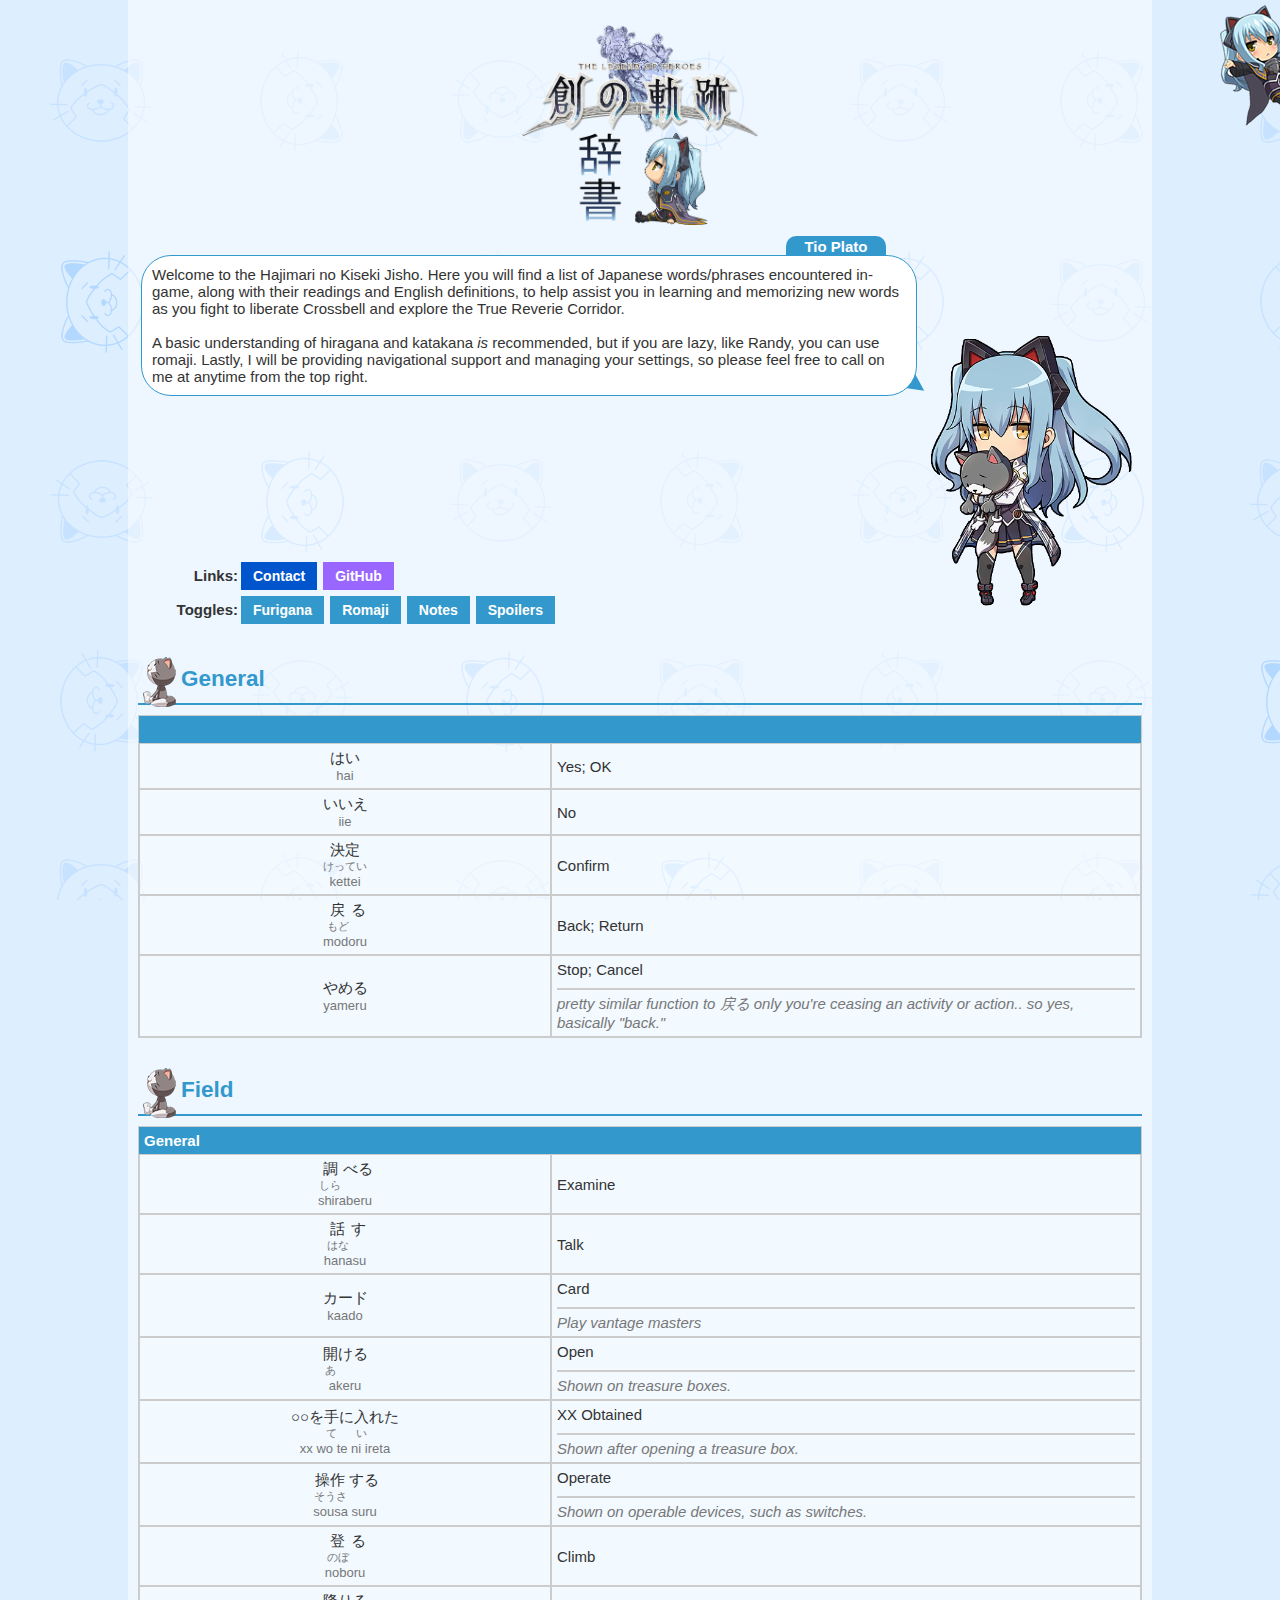
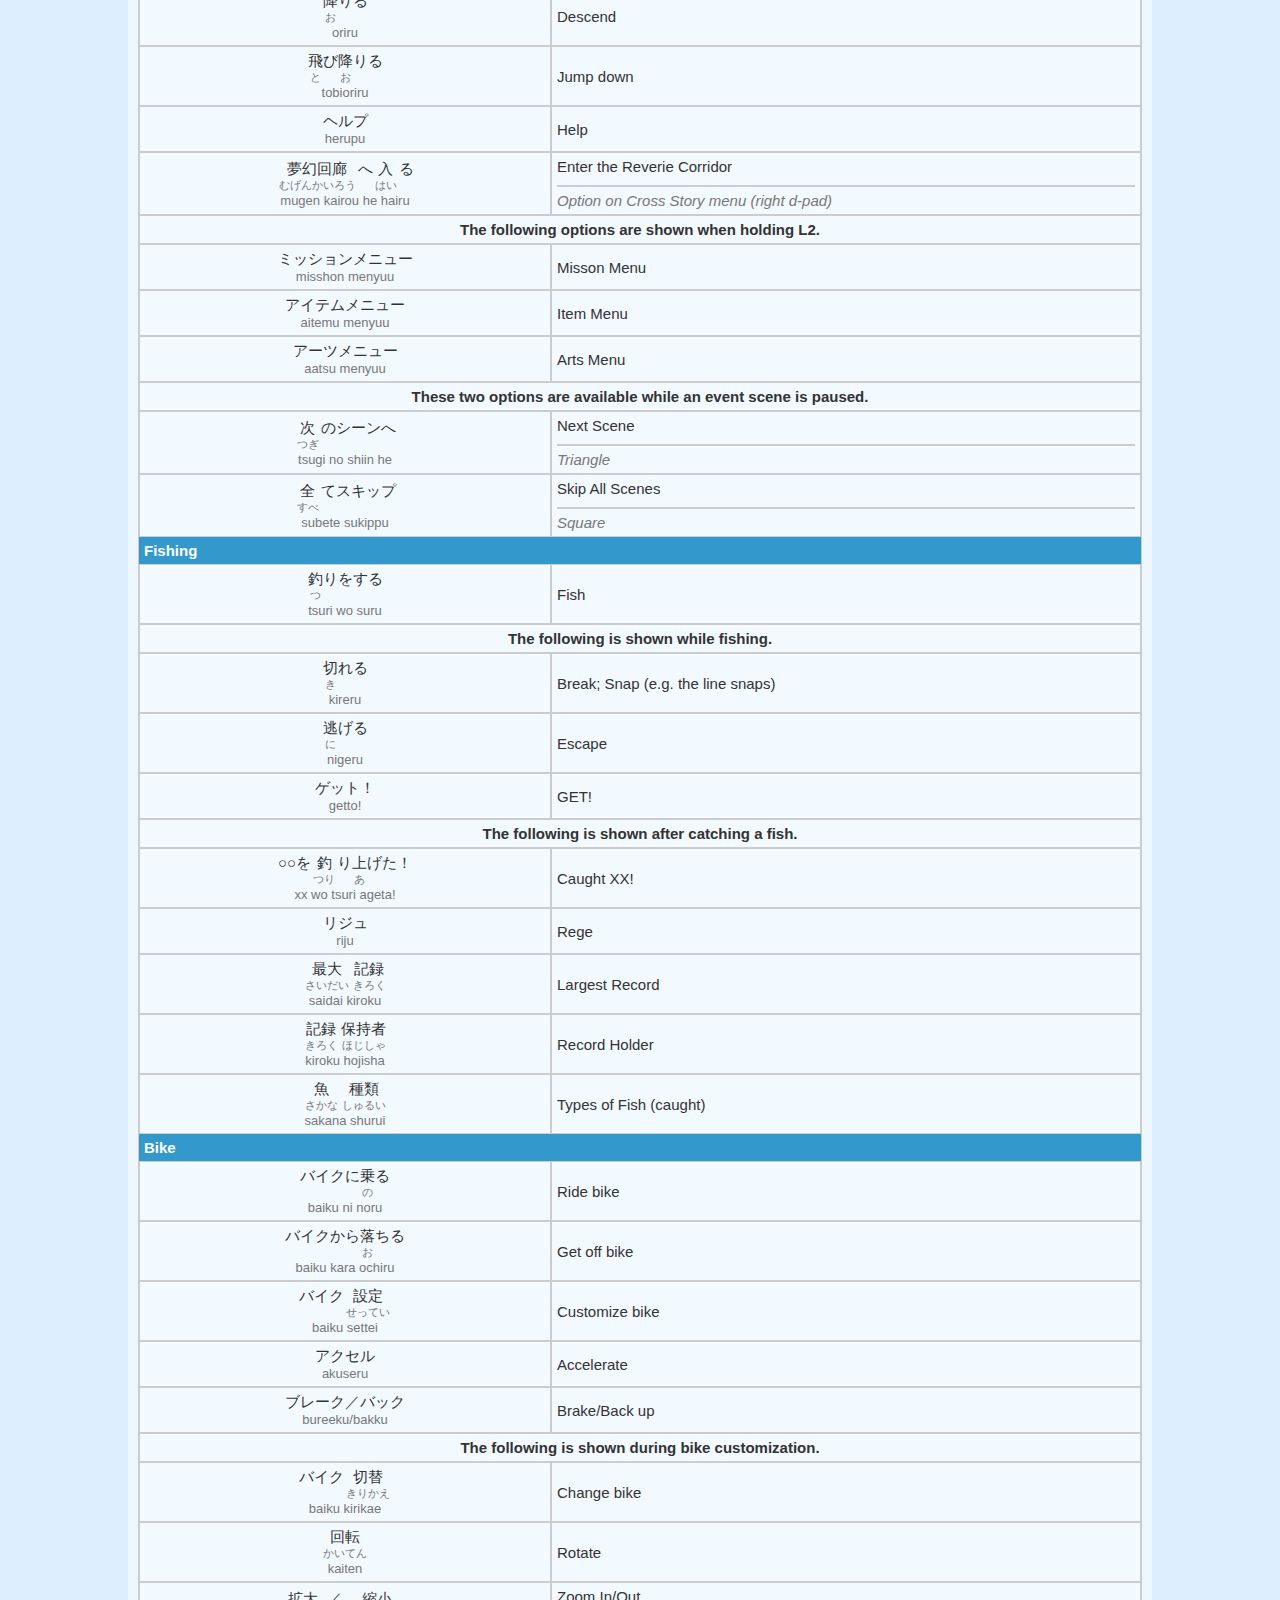
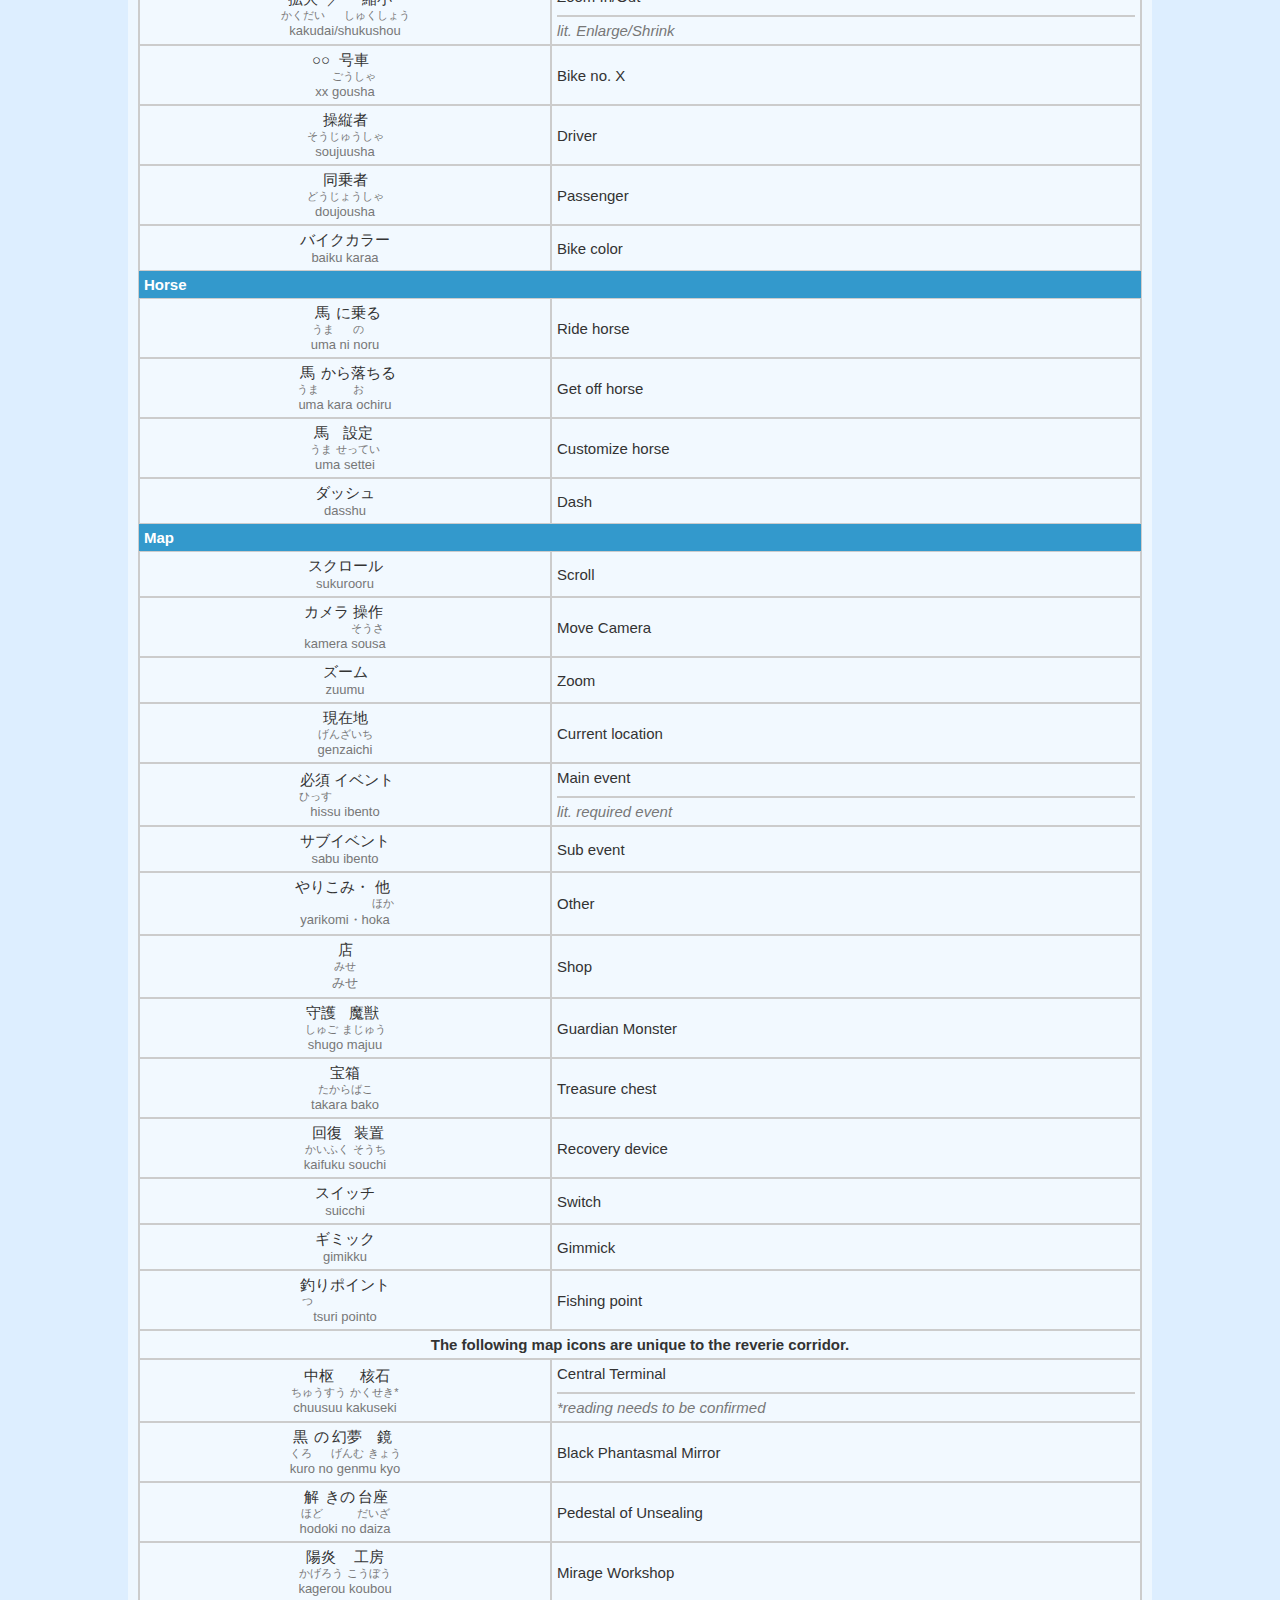
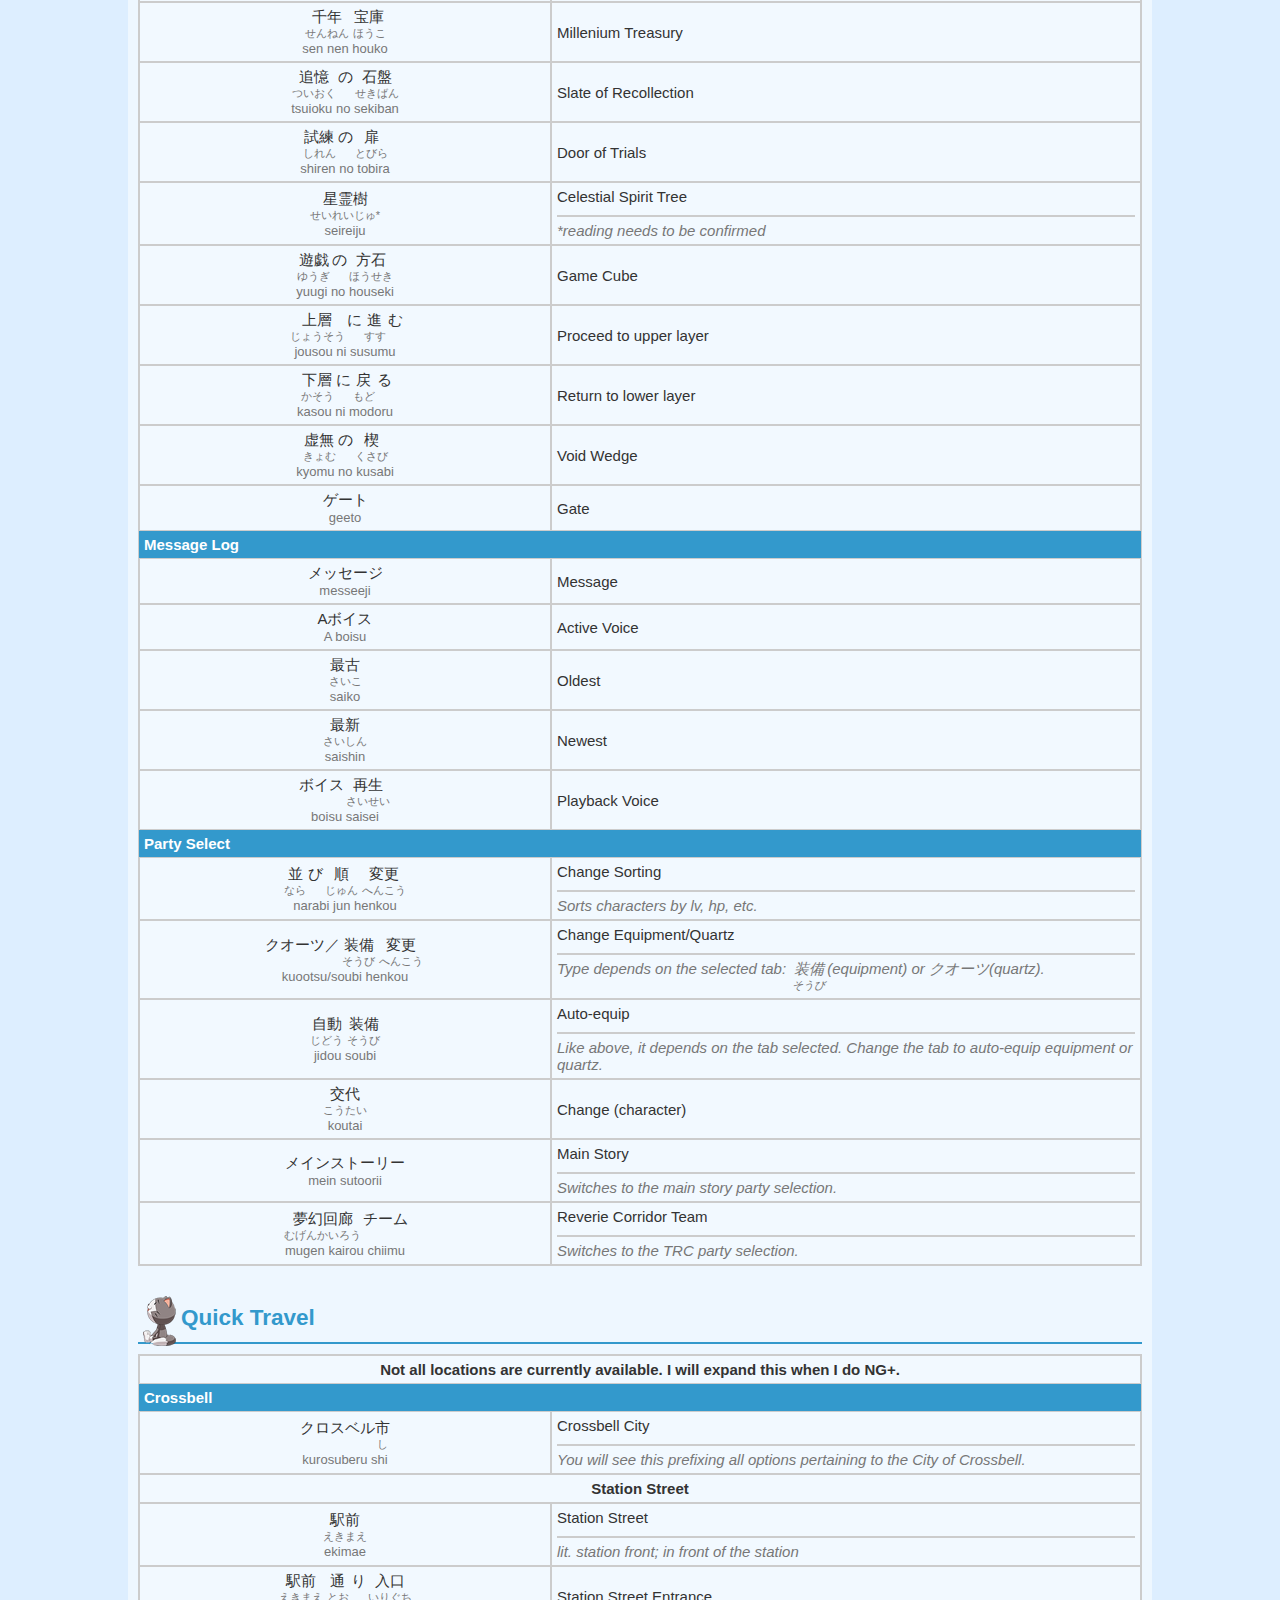
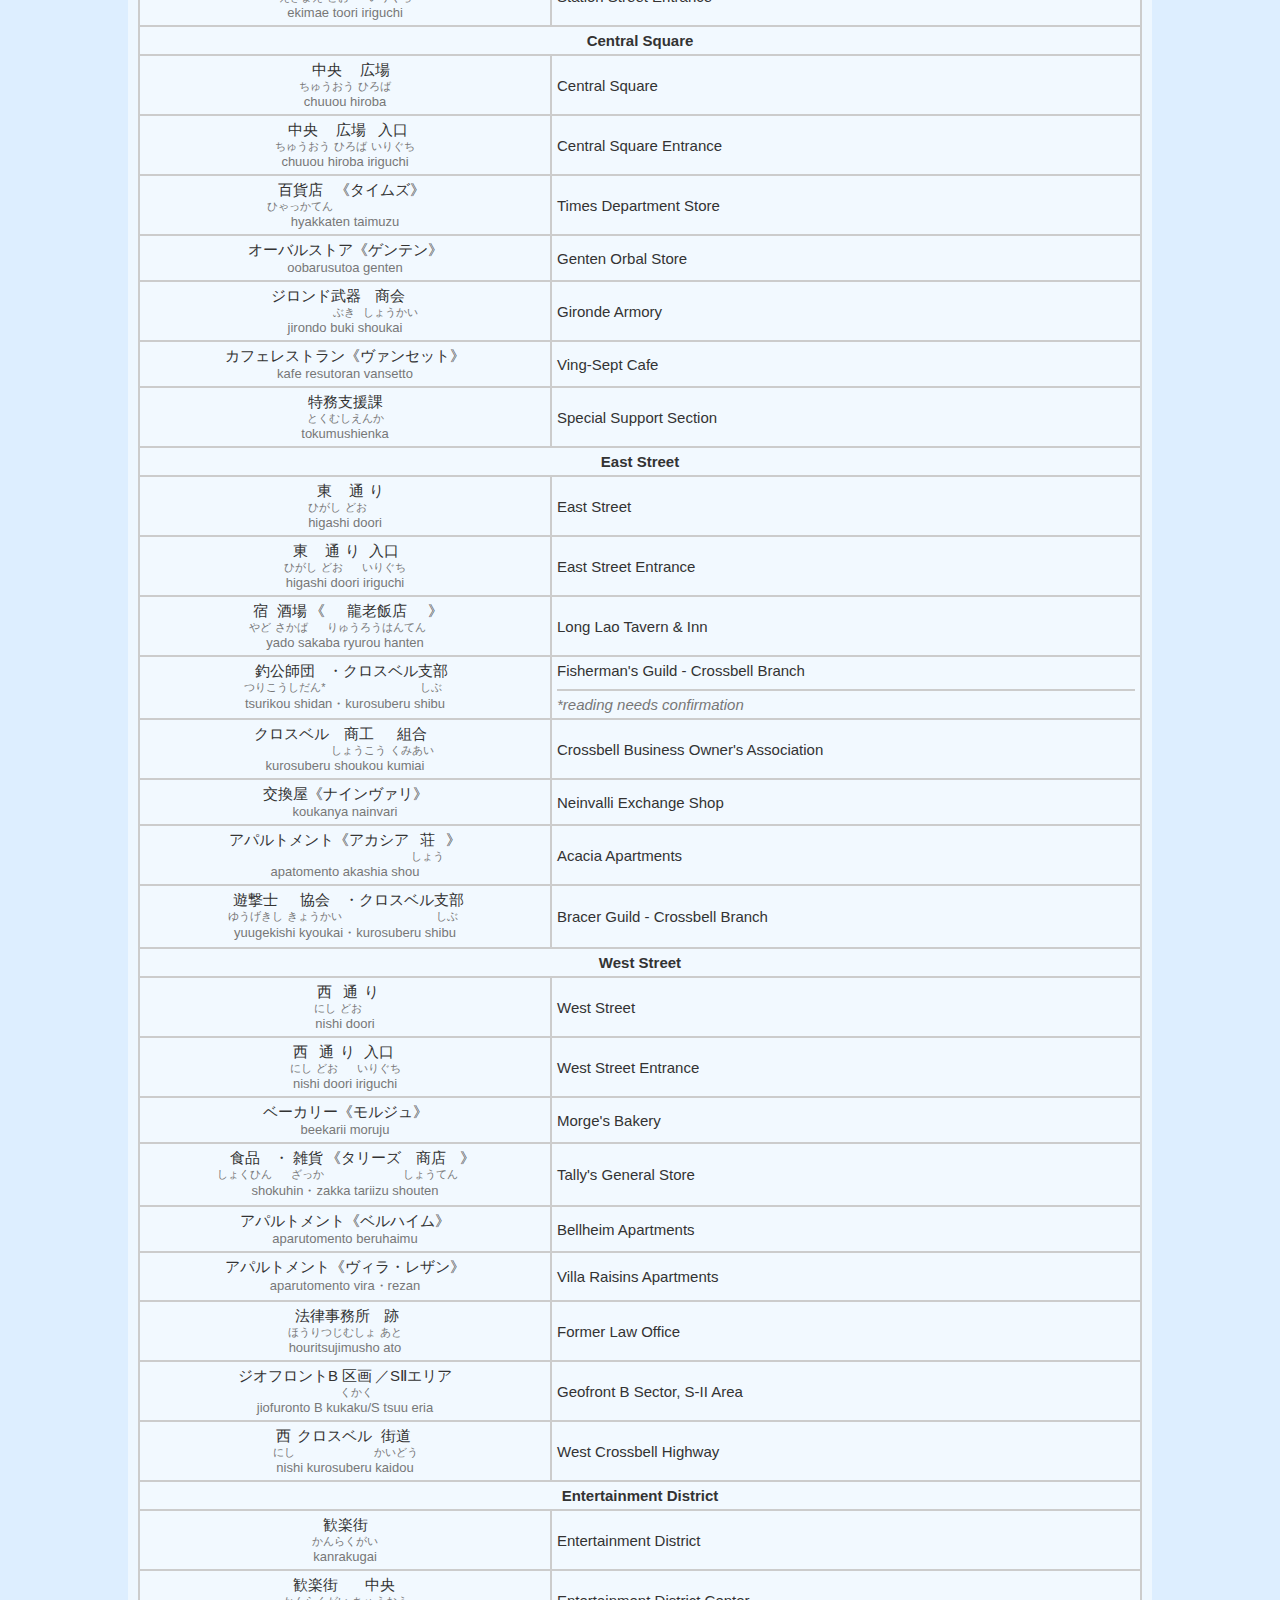
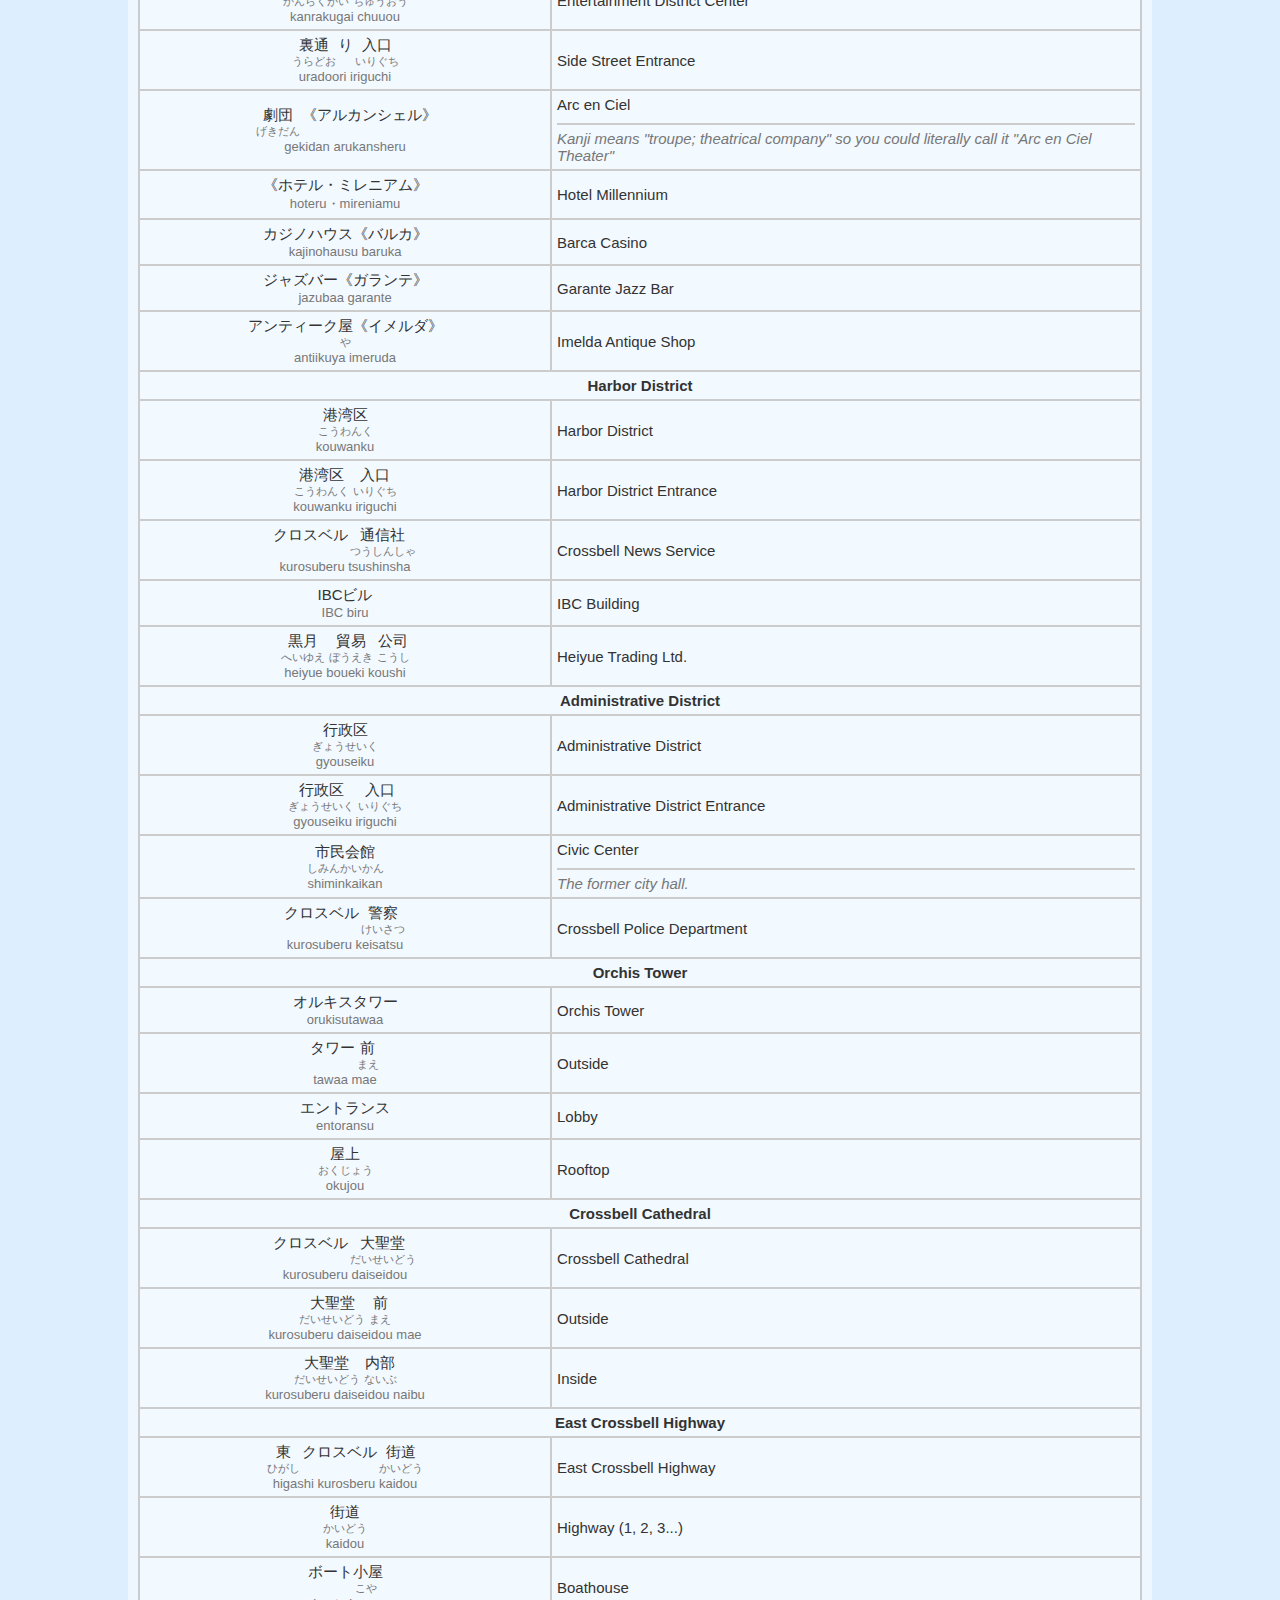
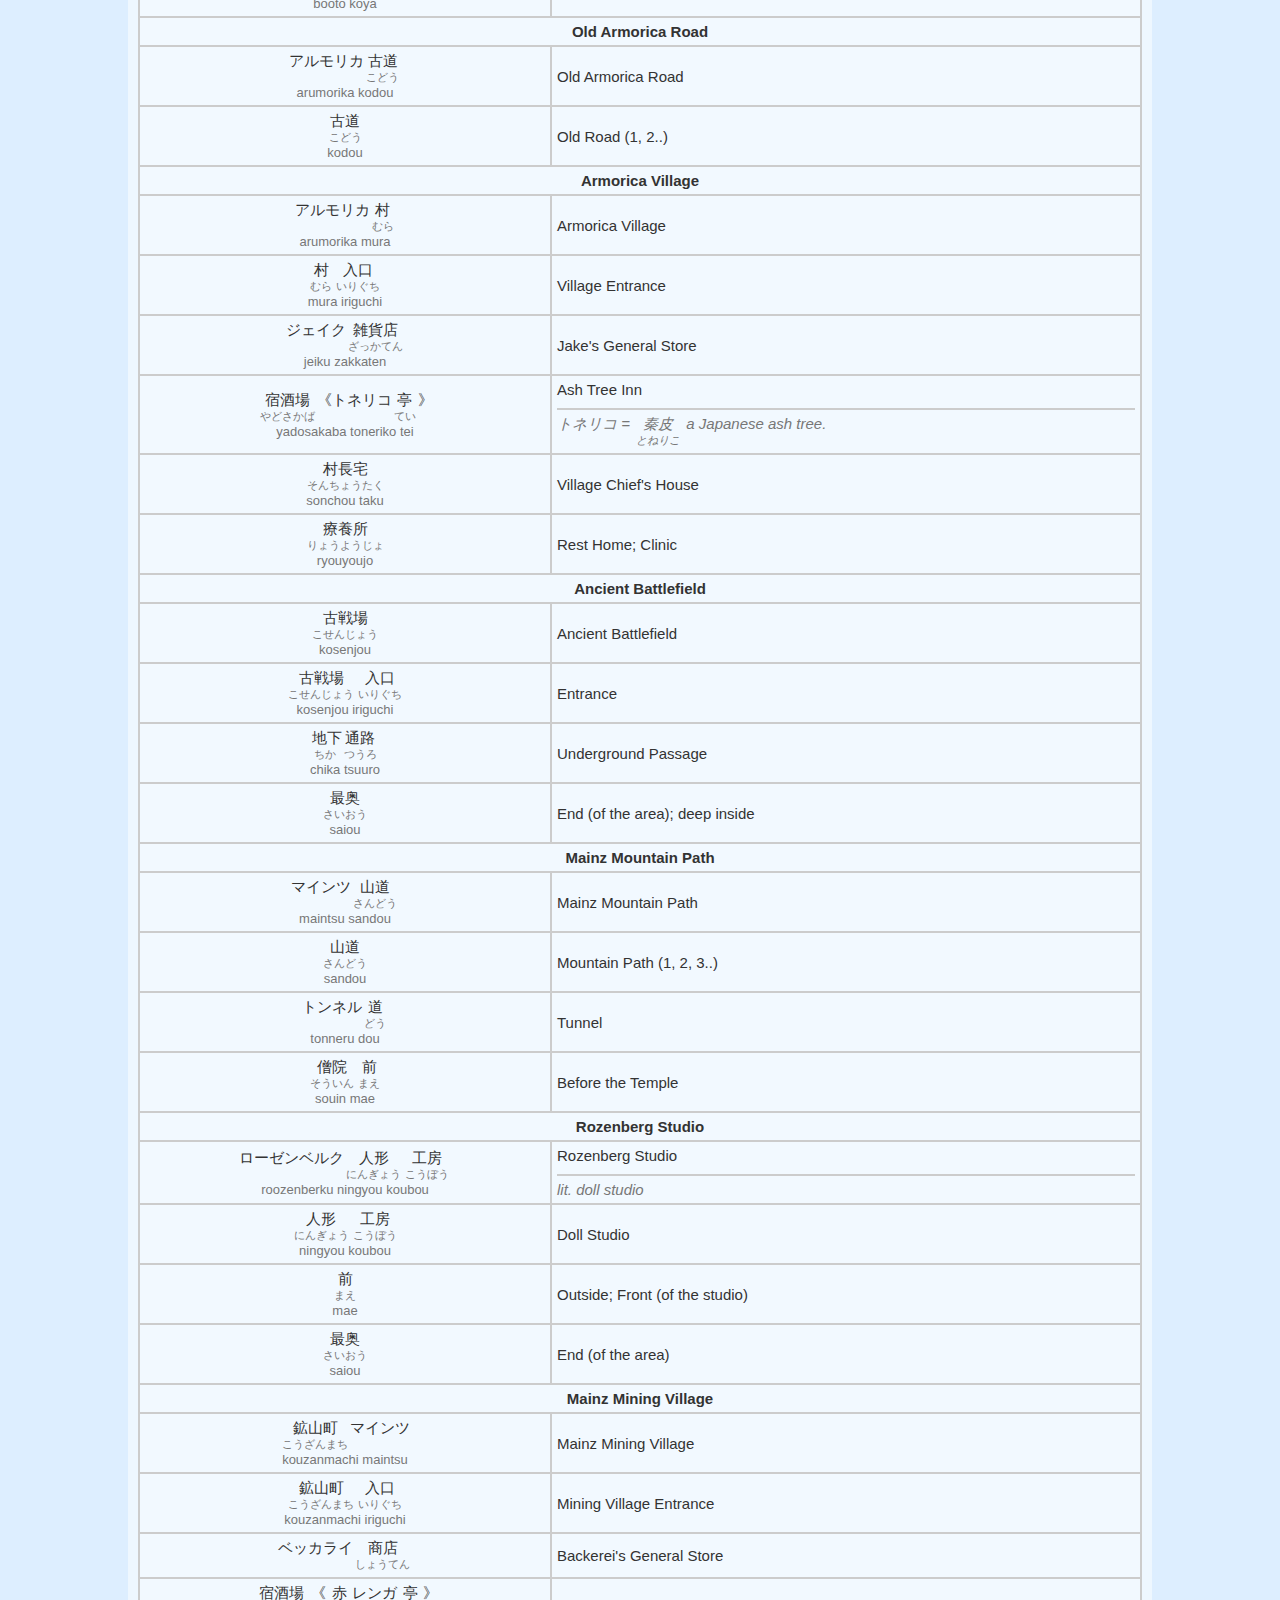
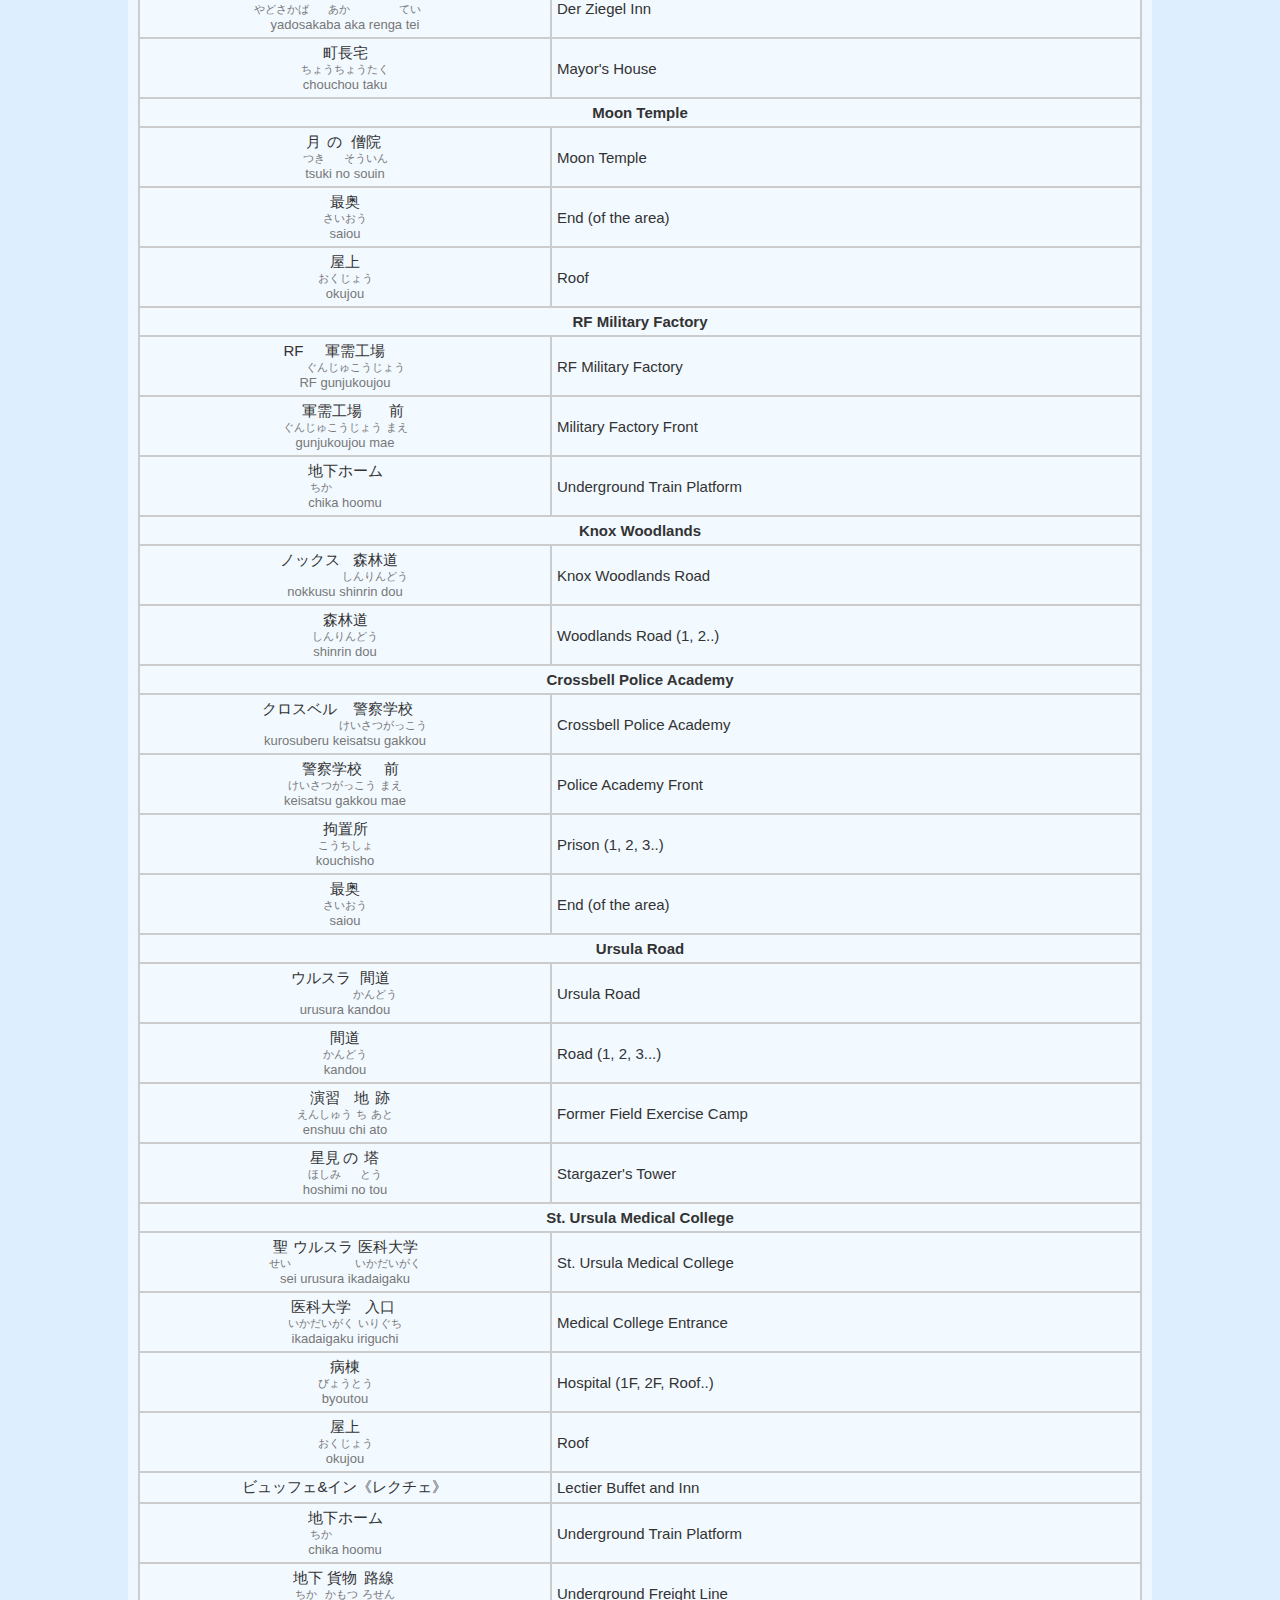
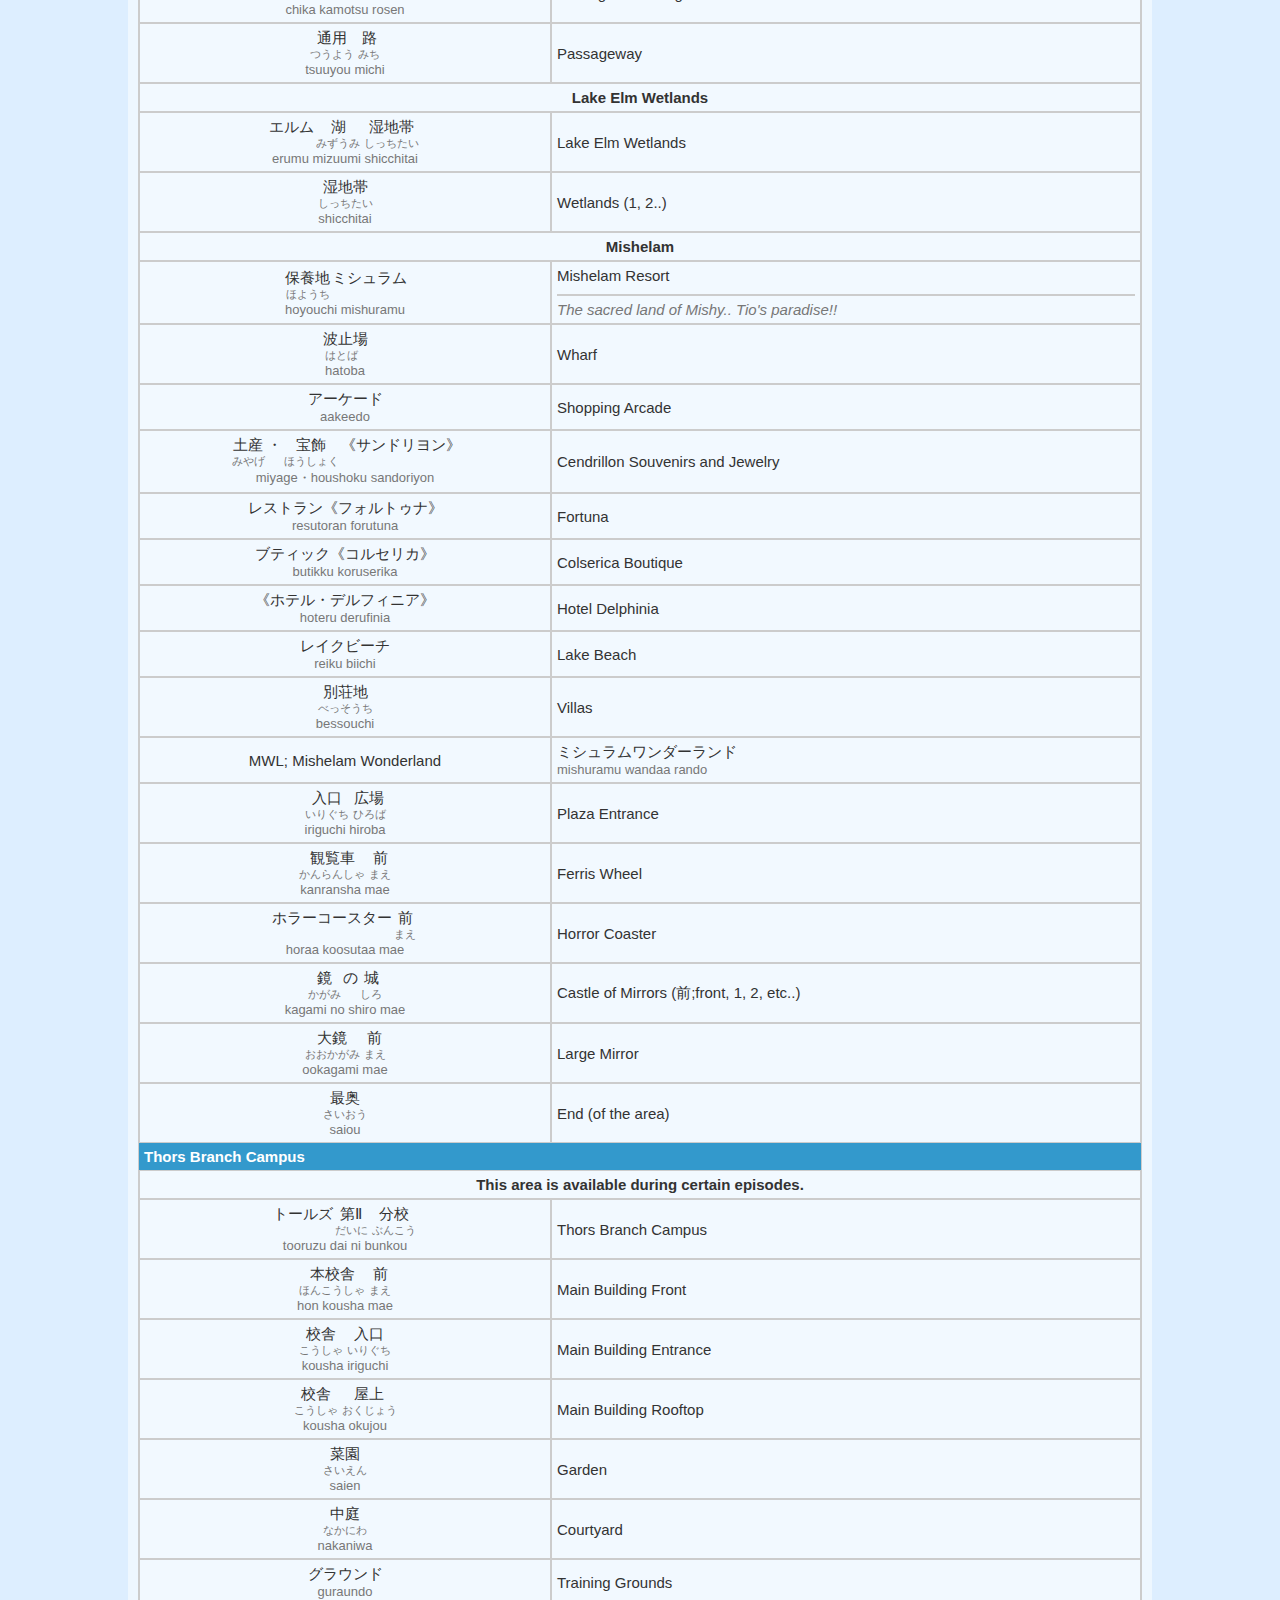
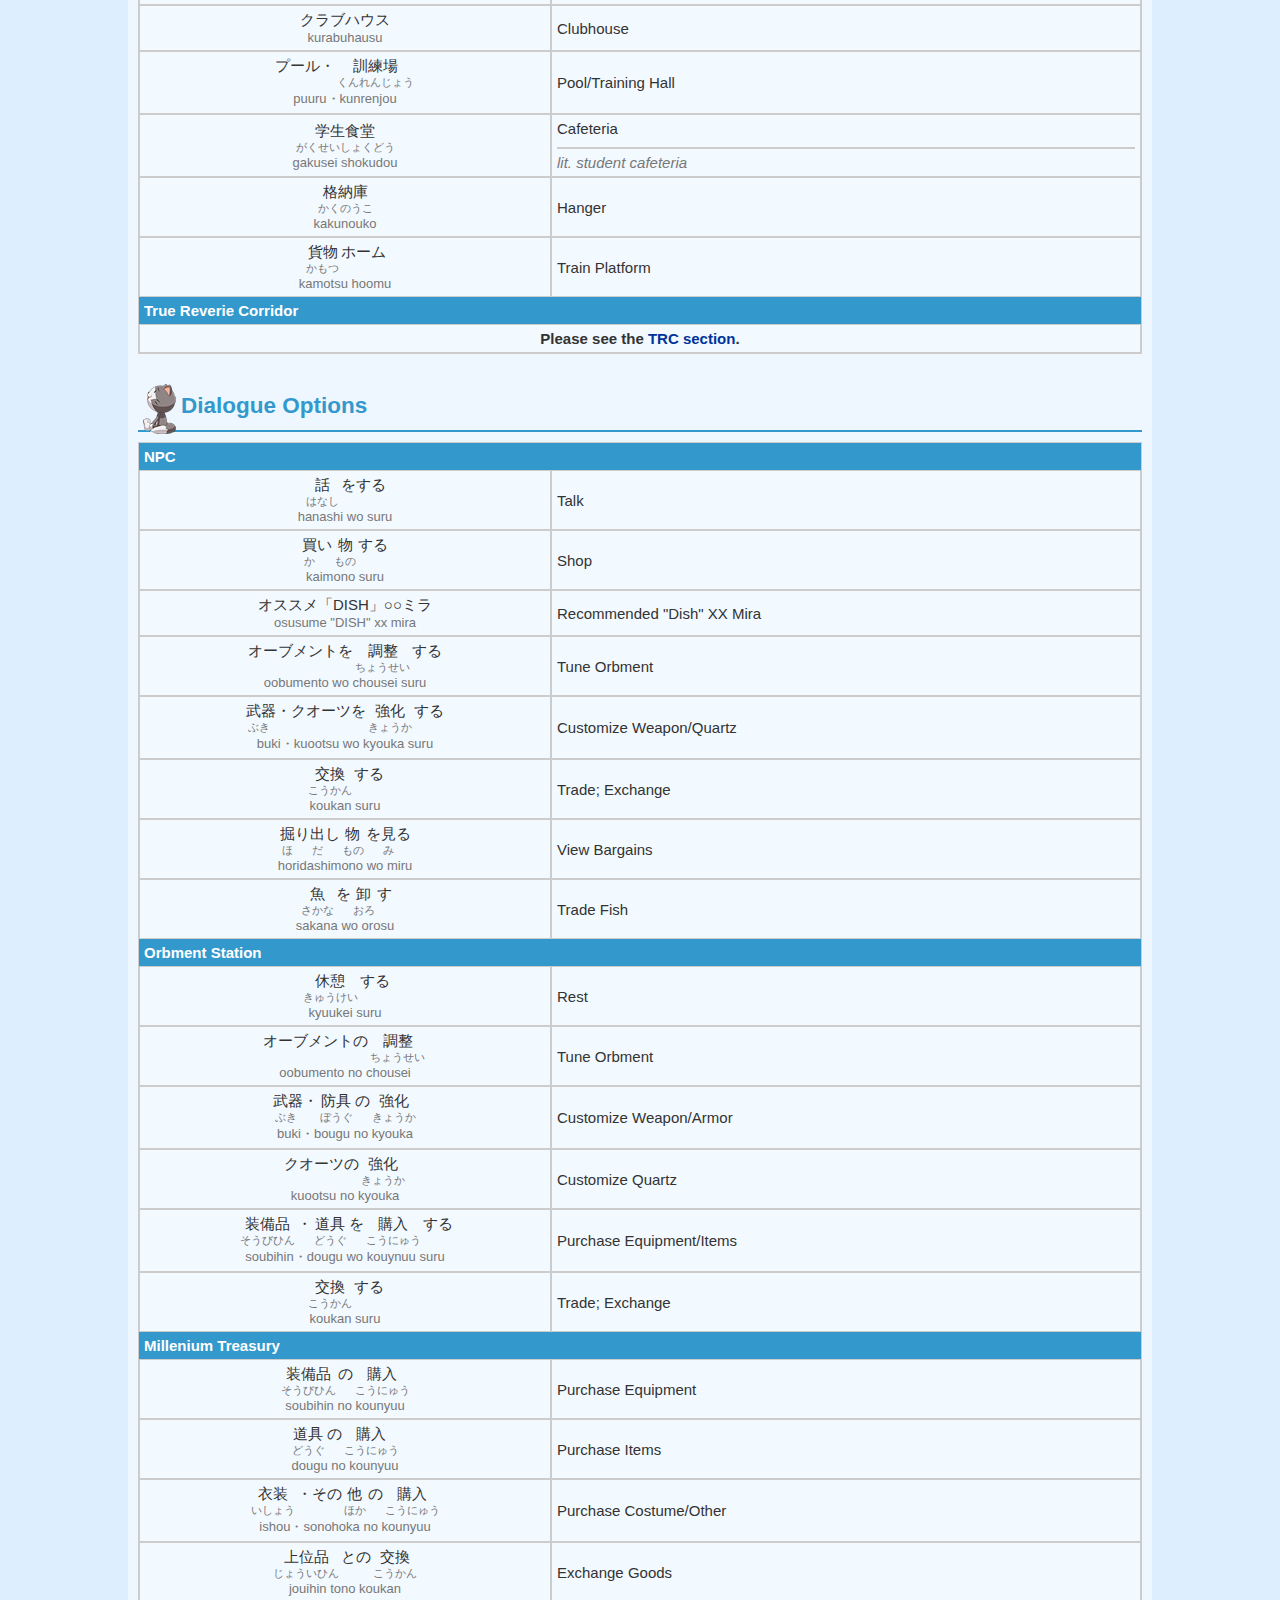
==== index.html @ a0477f4e "move nav position to top" ====
<!DOCTYPE html>
<html lang="en" prefix="og: http://ogp.me/ns#">
  <head>
    <title>Hajimari no Kiseki Jisho</title>
    <meta name="title" content="Hajimari no Kiseki Jisho">
    <meta name="twitter:title" content="Hajimari no Kiseki Jisho">
    <meta property="og:title" content="Hajimari no Kiseki Jisho">
    <meta name="description" content="A Japanese-English dictionary/quick reference for various terms and menus in Hajimari no Kiseki.">
    <meta property="og:description" content="A Japanese-English dictionary/quick reference for various terms and menus in Hajimari no Kiseki.">
    <link rel="shortcut icon" type="image/x-icon" href="aeon-system/images/tio.ico">

    <meta name="keywords" content="Hajimari no Kiseki, Dictionary, Quick Reference, Vocabulary, 創の軌跡, 辞書" lang="en">
    <meta name="language" content="en">
    <meta charset="UTF-8">
    <meta name="viewport" content="width=device-width, initial-scale=1">

    <meta property="og:site_name" content="sethclydesdale.github.io">
    <meta property="og:url" content="https://sethclydesdale.github.io/">
    <meta property="og:type" content="website">
    <meta property="og:image" content="https://sethclydesdale.github.io/hajimari-no-kiseki-jisho/aeon-system/images/social.png">
    <meta name="twitter:card" content="summary">
    <meta name="twitter:creator" content="@SethC1995">

    <link rel="stylesheet" href="aeon-system/special-style-section.min.css">
    <script src="aeon-system/aeon-system.min.js"></script>
  </head>

  <body class="furigana-on romaji-on notes-on spoilers-on">
    <script>AeonSystem.restoreSettings(); // Tio restores our saved settings (thank you, Tiosuke!!)</script>
    
    <div id="nav">
      <div id="nav-title">Naviga<span style="color:#FF0">tio</span>n</div>
      <div id="nav-inner">
        <div class="button-options center">
          <button class="button furigana-toggle" onclick="AeonSystem.toggle('furigana');" title="Toggle kanji reading aid (CTRL+ALT+F)">Furigana</button>
          <button class="button romaji-toggle" onclick="AeonSystem.toggle('romaji');" title="Toggle kana reading aid (CTRL+ALT+R)">Romaji</button><br>
          <button class="button notes-toggle" onclick="AeonSystem.toggle('notes');" title="Toggle notes (CTRL+ALT+N)">Notes</button>
          <button class="button spoilers-toggle" onclick="AeonSystem.toggle('spoilers');" title="Toggle display of spoilers (CTRL+ALT+S)">Spoilers</button>
        </div>
        <ul>
          <li class="tio-bullet"><a href="#logo"><strong>Back to Tio</strong></a></li>
          <li><a href="#haji-general"><strong>General</strong></a></li>
          <li><a href="#haji-field"><strong>Field</strong></a>
            <ul class="sub-group">
              <li><a href="#haji-field-general">General</a></li>
              <li><a href="#haji-field-fishing">Fishing</a></li>
              <li><a href="#haji-field-bike">Bike</a></li>
              <li><a href="#haji-field-horse">Horse</a></li>
              <li><a href="#haji-field-map">Map</a></li>
              <li><a href="#haji-field-msglog">Message Log</a></li>
              <li><a href="#haji-field-party-select">Party Select</a></li>
            </ul>
          </li>
          <li><a href="#haji-qtravel"><strong>Quick Travel</strong></a>
            <ul class="sub-group">
              <li><a href="#haji-qtravel-crossbell">Crossbell</a></li>
              <li><a href="#haji-qtravel-thors">Thors Branch Campus</a></li>
              <li><a href="#haji-qtravel-trc">True Reverie Corridor</a></li>
            </ul>
          </li>
          <li><a href="#haji-dialogue"><strong>Dialogue Options</strong></a>
            <ul class="sub-group">
              <li><a href="#haji-dialogue-npc">NPC</a></li>
              <li><a href="#haji-dialogue-station">Orbment Station</a></li>
              <li><a href="#haji-dialogue-treasury">Millenium Treasury</a></li>
              <li><a href="#haji-dialogue-workshop">Mirage Workshop</a></li>
              <li><a href="#haji-dialogue-terminal">Central Terminal</a></li>
              <li><a href="#haji-dialogue-other">Other</a></li>
            </ul>
          </li>
          <li><a href="#haji-camp"><strong>Camp Menu</strong></a>
            <ul class="sub-group">
              <li><a href="#haji-camp-general">General</a></li>
              <li><a href="#haji-camp-equip">Equip Menu</a></li>
              <li><a href="#haji-camp-orbment">Orbment Menu</a></li>
              <li><a href="#haji-camp-item">Item Menu</a></li>
            </ul>
          </li>
          <li><a href="#haji-notebook"><strong>Notebook</strong></a>
            <ul class="sub-group">
              <li><a href="#haji-notebook-general">General</a></li>
              <li><a href="#haji-notebook-main">Main</a></li>
              <li><a href="#haji-notebook-episode">Episode</a></li>
              <li><a href="#haji-notebook-battle">Battle</a></li>
              <li><a href="#haji-notebook-char">Character</a></li>
              <li><a href="#haji-notebook-cooking">Cooking</a></li>
              <li><a href="#haji-notebook-fishing">Fishing</a></li>
            </ul>
          </li>
          <li><a href="#haji-battle"><strong>Battle</strong></a>
            <ul class="sub-group">
              <li><a href="#haji-battle-ui">Interface</a></li>
              <li><a href="#haji-battle-enemy-info">Enemy Information</a></li>
              <li><a href="#haji-battle-attr">Unbalance Attributes</a></li>
              <li><a href="#haji-battle-attr-elemental">Elemental Attributes</a></li>
              <li><a href="#haji-battle-ailments">Status Ailments</a></li>
              <li><a href="#haji-battle-buffs">Buffs</a></li>
              <li><a href="#haji-battle-stats">Stats</a></li>
              <li><a href="#haji-battle-bonus">Tactical Bonuses</a></li>
            </ul>
          </li>
          <li><a href="#haji-skill"><strong>Craft, Art, and Item Info</strong></a>
            <ul class="sub-group">
              <li><a href="#haji-skill-type">Types</a></li>
              <li><a href="#haji-skill-attr">Attributes</a></li>
              <li><a href="#haji-skill-aoe">Area of Effect</a></li>
              <li><a href="#haji-skill-degree">Buff/Debuff Degrees</a></li>
              <li><a href="#haji-skill-effects">Effects</a></li>
            </ul>
          </li>
          <li><a href="#haji-orders"><strong>Brave Orders</strong></a>
            <ul class="sub-group">
              <li><a href="#haji-orders-types">Types</a></li>
              <li><a href="#haji-orders-effects">Effects</a></li>
            </ul>
          </li>
          <li><a href="#haji-equip"><strong>Equipment and Quartz</strong></a>
            <ul class="sub-group">
              <li><a href="#haji-equip-types">Types</a></li>
              <li><a href="#haji-equip-effects">Equipment Effects</a></li>
              <li><a href="#haji-equip-effects-quartz">Quartz Effects</a></li>
            </ul>
          </li>
          <li><a href="#haji-mq"><strong>Master Quartz Abilities</strong></a>
            <ul class="sub-group">
              <li><a href="#haji-mq-general">General</a></li>
              <li><a href="#haji-mq-offensive">Offensive</a></li>
              <li><a href="#haji-mq-defensive">Defensive</a></li>
              <li><a href="#haji-mq-magical">Magical</a></li>
              <li><a href="#haji-mq-recovery">Recovery</a></li>
              <li><a href="#haji-mq-special">Special</a></li>
            </ul>
          </li>
          <li><a href="#haji-trc"><strong>True Reverie Corridor</strong></a>
            <ul class="sub-group">
              <li><a href="#haji-trc-general">General Terms</a></li>
              <li><a href="#haji-trc-facilities">Facilities</a></li>
              <li><a href="#haji-trc-mission-list">Mission List</a></li>
              <li><a href="#haji-trc-master-mission">Master Mission Terms</a></li>
              <li><a href="#haji-trc-special-mission">Special Mission Terms</a></li>
            </ul>
          </li>
          <li><a href="#haji-charaviewer"><strong>Character Viewer</strong></a>
            <ul class="sub-group">
              <li><a href="#haji-charaviewer-general">General</a></li>
              <li><a href="#haji-charaviewer-controls">Controls</a></li>
              <li><a href="#haji-charaviewer-actions">Actions</a></li>
            </ul>
          </li>
          <li><a href="#haji-system"><strong>Options</strong></a>
            <ul class="sub-group">
              <li><a href="#haji-system-option-menu">Options Button Menu</a></li>
              <li><a href="#haji-system-catg">Categories</a></li>
              <li><a href="#haji-system-volume">Volume</a></li>
              <li><a href="#haji-system-settings">Game Setting</a></li>
              <li><a href="#haji-system-keys">Key Config</a></li>
              <li><a href="#haji-system-other">Other Setting</a></li>
              <li><a href="#haji-system-display-interface">Interface</a></li>
              <li><a href="#haji-system-display-camera">Camera Setting</a></li>
              <li><a href="#haji-system-display-camera-control">Camera Control</a></li>
            </ul>
          </li>
        </ul>
      </div>
      <img id="nav-icon" src="aeon-system/images/tio-nav-icon.png">
    </div>
    
    <div id="content">
      <div id="content-inner">
        <h1 id="logo"><a href="./" title="Hajimari no Kiseki Jisho"><img src="aeon-system/images/logo.png" alt="Hajimari no Kiseki Jisho"></a></h1>
        <div id="intro-box" class="clear">
          <p id="intro-bubble">Welcome to the Hajimari no Kiseki Jisho. Here you will find a list of Japanese words/phrases encountered in-game, along with their readings and English definitions, to help assist you in learning and memorizing new words as you fight to liberate Crossbell and explore the True Reverie Corridor.<br><br>A basic understanding of hiragana and katakana <em>is</em> recommended, but if you are lazy, like Randy, you can use romaji. Lastly, I will be providing navigational support and managing your settings, so please feel free to call on me at anytime from the top right.</p>
          <div id="intro-tio-container"><img id="intro-tio" src="aeon-system/images/intro-tio.png" title="めんどくさいです・・・でもがんばります。" onclick="AeonSystem.limitBreak(this);"></div>
          <div id="preload">
            <img src="aeon-system/images/tio-staff.png">
            <img src="aeon-system/images/tio-aeon-system.png">
            <img src="aeon-system/images/tio-plato.png">
            <img src="aeon-system/images/tio-plato-excited.png">
            <img src="aeon-system/images/mishy-run.png">
            <img src="aeon-system/images/tio-and-mishy.png">
          </div>
          <div id="aeon-system-audio">
            <audio id="aeon-system-kidou"><source src="aeon-system/audio/aeon-system-kidou.mp3" type="audio/mpeg"></audio>
            <audio id="aeon-system-limit-break"><source src="aeon-system/audio/aeon-system-limit-break.mp3" type="audio/mpeg"></audio>
            <audio id="mystic-core" loop><source src="aeon-system/audio/Mystic%20Core.mp3" type="audio/mpeg"></audio>
          </div>
        </div>
        
        <div class="button-options">
          <label>Links:</label>
          <a id="link-contact" class="button" href="contact/" title="Contact the developer or submit feedback.">Contact</a>
          <a id="link-github" class="button" href="https://sethclydesdale.github.io/hajimari-no-kiseki-jisho/" title="View the code on GitHub.">GitHub</a><br>
          
          <label>Toggles:</label>
          <button class="button furigana-toggle" onclick="AeonSystem.toggle('furigana');" title="Toggle kanji reading aid (CTRL+ALT+F)">Furigana</button>
          <button class="button romaji-toggle" onclick="AeonSystem.toggle('romaji');" title="Toggle kana reading aid (CTRL+ALT+R)">Romaji</button>
          <button class="button notes-toggle" onclick="AeonSystem.toggle('notes');" title="Toggle notes (CTRL+ALT+N)">Notes</button>
          <button class="button spoilers-toggle" onclick="AeonSystem.toggle('spoilers');" title="Toggle display of spoilers (CTRL+ALT+S)">Spoilers</button>
        </div>

        <h2 id="haji-general">General</h2>
        <table>
          <th colspan="2">&nbsp;</th>
          <tr>
            <td>はい<div class="romaji">hai</div></td>
            <td>Yes; OK</td>
          </tr>
          <tr>
            <td>いいえ<div class="romaji">iie</div></td>
            <td>No</td>
          </tr>
          <tr>
            <td><ruby>決定<rt>けってい</rt></ruby><div class="romaji">kettei</div></td>
            <td>Confirm</td>
          </tr>
          <tr>
            <td><ruby>戻<rt>もど</rt></ruby>る<div class="romaji">modoru</div></td>
            <td>Back; Return</td>
          </tr>
          <tr>
            <td>やめる<div class="romaji">yameru</div></td>
            <td>Stop; Cancel<div class="note">pretty similar function to 戻る only you're ceasing an activity or action.. so yes, basically "back."</div></td>
          </tr>
        </table>


        <h2 id="haji-field">Field</h2>
        <table>
          <th id="haji-field-general" colspan="2">General</th>
          <tr>
            <td><ruby>調<rt>しら</rt></ruby>べる<div class="romaji">shiraberu</div></td>
            <td>Examine</td>
          </tr>
          <tr>
            <td><ruby>話<rt>はな</rt></ruby>す<div class="romaji">hanasu</div></td>
            <td>Talk</td>
          </tr>
          <tr>
            <td>カード<div class="romaji">kaado</div></td>
            <td>Card<div class="note">Play vantage masters</div></td>
          </tr>
          <tr>
            <td><ruby>開<rt>あ</rt></ruby>ける<div class="romaji">akeru</div></td>
            <td>Open<div class="note">Shown on treasure boxes.</div></td>
          </tr>
          <tr>
            <td>○○を<ruby>手<rt>て</rt></ruby>に<ruby>入<rt>い</rt></ruby>れた<div class="romaji">xx wo te ni ireta</div></td>
            <td>XX Obtained<div class="note">Shown after opening a treasure box.</div></td>
          </tr>
          <tr>
            <td><ruby>操作<rt>そうさ</rt></ruby>する<div class="romaji">sousa suru</div></td>
            <td>Operate<div class="note">Shown on operable devices, such as switches.</div></td>
          </tr>
          <tr>
            <td><ruby>登<rt>のぼ</rt></ruby>る<div class="romaji">noboru</div></td>
            <td>Climb</td>
          </tr>
          <tr>
            <td><ruby>降<rt>お</rt></ruby>りる<div class="romaji">oriru</div></td>
            <td>Descend</td>
          </tr>
          <tr>
            <td><ruby>飛<rt>と</rt></ruby>び<ruby>降<rt>お</rt></ruby>りる<div class="romaji">tobioriru</div></td>
            <td>Jump down</td>
          </tr>
          <tr>
            <td>ヘルプ<div class="romaji">herupu</div></td>
            <td>Help</td>
          </tr>
          <tr>
            <td><ruby>夢幻回廊<rt>むげんかいろう</rt></ruby>へ<ruby>入<rt>はい</rt></ruby>る<div class="romaji">mugen kairou he hairu</div></td>
            <td>Enter the Reverie Corridor<div class="note">Option on Cross Story menu (right d-pad)</div></td>
          </tr>
          <tr class="dialogue-row">
            <td colspan="2">The following options are shown when holding L2.</td>
          </tr>
          <tr>
            <td>ミッションメニュー<div class="romaji">misshon menyuu</div></td>
            <td>Misson Menu</td>
          </tr>
          <tr>
            <td>アイテムメニュー<div class="romaji">aitemu menyuu</div></td>
            <td>Item Menu</td>
          </tr>
          <tr>
            <td>アーツメニュー<div class="romaji">aatsu menyuu</div></td>
            <td>Arts Menu</td>
          </tr>
          <tr class="dialogue-row">
            <td colspan="2">These two options are available while an event scene is paused.</td>
          </tr>
          <tr>
            <td><ruby>次<rt>つぎ</rt></ruby>のシーンへ<div class="romaji">tsugi no shiin he</div></td>
            <td>Next Scene<div class="note">Triangle</div></td>
          </tr>
          <tr>
            <td><ruby>全<rt>すべ</rt></ruby>てスキップ<div class="romaji">subete sukippu</div></td>
            <td>Skip All Scenes<div class="note">Square</div></td>
          </tr>

          <th id="haji-field-fishing" colspan="2">Fishing</th>
          <tr>
            <td><ruby>釣<rt>つ</rt></ruby>りをする<div class="romaji">tsuri wo suru</div></td>
            <td>Fish</td>
          </tr>
          <tr class="dialogue-row">
            <td colspan="2">The following is shown while fishing.</td>
          </tr>
          <tr>
            <td><ruby>切<rt>き</rt></ruby>れる<div class="romaji">kireru</div></td>
            <td>Break; Snap (e.g. the line snaps)</td>
          </tr>
          <tr>
            <td><ruby>逃<rt>に</rt></ruby>げる<div class="romaji">nigeru</div></td>
            <td>Escape</td>
          </tr>
          <tr>
            <td>ゲット！<div class="romaji">getto!</div></td>
            <td>GET!</td>
          </tr>
          <tr class="dialogue-row">
            <td colspan="2">The following is shown after catching a fish.</td>
          </tr>
          <tr>
            <td>○○を<ruby>釣<rt>つり</rt></ruby>り<ruby>上<rt>あ</rt></ruby>げた！<div class="romaji">xx wo tsuri ageta!</div></td>
            <td>Caught XX!</td>
          </tr>
          <tr>
            <td>リジュ<div class="romaji">riju</div></td>
            <td>Rege</td>
          </tr>
          <tr>
            <td><ruby>最大<rt>さいだい</rt></ruby><ruby>記録<rt>きろく</rt></ruby><div class="romaji">saidai kiroku</div></td>
            <td>Largest Record</td>
          </tr>
          <tr>
            <td><ruby>記録<rt>きろく</rt></ruby><ruby>保持者<rt>ほじしゃ</rt></ruby><div class="romaji">kiroku hojisha</div></td>
            <td>Record Holder</td>
          </tr>
          <tr>
            <td><ruby>魚<rt>さかな</rt></ruby><ruby>種類<rt>しゅるい</rt></ruby><div class="romaji">sakana shurui</div></td>
            <td>Types of Fish (caught)</td>
          </tr>

          <th id="haji-field-bike" colspan="2">Bike</th>
          <tr>
            <td>バイクに<ruby>乗<rt>の</rt></ruby>る<div class="romaji">baiku ni noru</div></td>
            <td>Ride bike</td>
          </tr>
          <tr>
            <td>バイクから<ruby>落<rt>お</rt></ruby>ちる<div class="romaji">baiku kara ochiru</div></td>
            <td>Get off bike</td>
          </tr>
          <tr>
            <td>バイク<ruby>設定<rt>せってい</rt></ruby><div class="romaji">baiku settei</div></td>
            <td>Customize bike</td>
          </tr>
          <tr>
            <td>アクセル<div class="romaji">akuseru</div></td>
            <td>Accelerate</td>
          </tr>
          <tr>
            <td>ブレーク／バック<div class="romaji">bureeku/bakku</div></td>
            <td>Brake/Back up</td>
          </tr>
          <tr class="dialogue-row">
            <td colspan="2">The following is shown during bike customization.</td>
          </tr>
          <tr>
            <td>バイク<ruby>切替<rt>きりかえ</rt></ruby><div class="romaji">baiku kirikae</div></td>
            <td>Change bike</td>
          </tr>
          <tr>
            <td><ruby>回転<rt>かいてん</rt></ruby><div class="romaji">kaiten</div></td>
            <td>Rotate</td>
          </tr>
          <tr>
            <td><ruby>拡大<rt>かくだい</rt></ruby>／<ruby>縮小<rt>しゅくしょう</rt></ruby><div class="romaji">kakudai/shukushou</div></td>
            <td>Zoom In/Out<div class="note">lit. Enlarge/Shrink</div></td>
          </tr>
          <tr>
            <td>○○<ruby>号車<rt>ごうしゃ</rt></ruby><div class="romaji">xx gousha</div></td>
            <td>Bike no. X</td>
          </tr>
          <tr>
            <td><ruby>操縦者<rt>そうじゅうしゃ</rt></ruby><div class="romaji">soujuusha</div></td>
            <td>Driver</td>
          </tr>
          <tr>
            <td><ruby>同乗者<rt>どうじょうしゃ</rt></ruby><div class="romaji">doujousha</div></td>
            <td>Passenger</td>
          </tr>
          <tr>
            <td>バイクカラー<div class="romaji">baiku karaa</div></td>
            <td>Bike color</td>
          </tr>

          <th id="haji-field-horse" colspan="2">Horse</th>
          <tr>
            <td><ruby>馬<rt>うま</rt></ruby>に<ruby>乗<rt>の</rt></ruby>る<div class="romaji">uma ni noru</div></td>
            <td>Ride horse</td>
          </tr>
          <tr>
            <td><ruby>馬<rt>うま</rt></ruby>から<ruby>落<rt>お</rt></ruby>ちる<div class="romaji">uma kara ochiru</div></td>
            <td>Get off horse</td>
          </tr>
          <tr>
            <td><ruby>馬<rt>うま</rt></ruby><ruby>設定<rt>せってい</rt></ruby><div class="romaji">uma settei</div></td>
            <td>Customize horse</td>
          </tr>
          <tr>
            <td>ダッシュ<div class="romaji">dasshu</div></td>
            <td>Dash</td>
          </tr>

          <th id="haji-field-map" colspan="2">Map</th>
          <tr>
            <td>スクロール<div class="romaji">sukurooru</div></td>
            <td>Scroll</td>
          </tr>
          <tr>
            <td>カメラ<ruby>操作<rt>そうさ</rt></ruby><div class="romaji">kamera sousa</div></td>
            <td>Move Camera</td>
          </tr>
          <tr>
            <td>ズーム<div class="romaji">zuumu</div></td>
            <td>Zoom</td>
          </tr>
          <tr>
            <td><ruby>現在地<rt>げんざいち</rt></ruby><div class="romaji">genzaichi</div></td>
            <td>Current location</td>
          </tr>
          <tr>
            <td><ruby>必須<rt>ひっす</rt></ruby>イベント<div class="romaji">hissu ibento</div></td>
            <td>Main event<div class="note">lit. required event</div></td>
          </tr>
          <tr>
            <td>サブイベント<div class="romaji">sabu ibento</div></td>
            <td>Sub event</td>
          </tr>
          <tr>
            <td>やりこみ・<ruby>他<rt>ほか</rt></ruby><div class="romaji">yarikomi・hoka</div></td>
            <td>Other</td>
          </tr>
          <tr>
            <td><ruby>店<rt>みせ</rt></ruby><div class="romaji">みせ</div></td>
            <td>Shop</td>
          </tr>
          <tr>
            <td><ruby>守護<rt>しゅご</rt></ruby><ruby>魔獣<rt>まじゅう</rt></ruby><div class="romaji">shugo majuu</div></td>
            <td>Guardian Monster</td>
          </tr>
          <tr>
            <td><ruby>宝箱<rt>たからばこ</rt></ruby><div class="romaji">takara bako</div></td>
            <td>Treasure chest</td>
          </tr>
          <tr>
            <td><ruby>回復<rt>かいふく</rt></ruby><ruby>装置<rt>そうち</rt></ruby><div class="romaji">kaifuku souchi</div></td>
            <td>Recovery device</td>
          </tr>
          <tr>
            <td>スイッチ<div class="romaji">suicchi</div></td>
            <td>Switch</td>
          </tr>
          <tr>
            <td>ギミック<div class="romaji">gimikku</div></td>
            <td>Gimmick</td>
          </tr>
          <tr>
            <td><ruby>釣<rt>つ</rt></ruby>りポイント<div class="romaji">tsuri pointo</div></td>
            <td>Fishing point</td>
          </tr>
          <tr class="dialogue-row">
            <td colspan="2">The following map icons are unique to the reverie corridor.</td>
          </tr>
          <tr>
            <td><ruby>中枢<rt>ちゅうすう</rt></ruby><ruby>核石<rt>かくせき*</rt></ruby><div class="romaji">chuusuu kakuseki</div></td>
            <td>Central Terminal<div class="note">*reading needs to be confirmed</div></td>
          </tr>
          <tr>
            <td><ruby>黒<rt>くろ</rt></ruby>の<ruby>幻夢<rt>げんむ</rt></ruby><ruby>鏡<rt>きょう</rt></ruby><div class="romaji">kuro no genmu kyo</div></td>
            <td>Black Phantasmal Mirror</td>
          </tr>
          <tr>
            <td><ruby>解<rt>ほど</rt></ruby>きの<ruby>台座<rt>だいざ</rt></ruby><div class="romaji">hodoki no daiza</div></td>
            <td>Pedestal of Unsealing</td>
          </tr>
          <tr>
            <td><ruby>陽炎<rt>かげろう</rt></ruby><ruby>工房<rt>こうぼう</rt></ruby><div class="romaji">kagerou koubou</div></td>
            <td>Mirage Workshop</td>
          </tr>
          <tr>
            <td><ruby>千年<rt>せんねん</rt></ruby><ruby>宝庫<rt>ほうこ</rt></ruby><div class="romaji">sen nen houko</div></td>
            <td>Millenium Treasury</td>
          </tr>
          <tr>
            <td><ruby>追憶<rt>ついおく</rt></ruby>の<ruby>石盤<rt>せきばん</rt></ruby><div class="romaji">tsuioku no sekiban</div></td>
            <td>Slate of Recollection</td>
          </tr>
          <tr>
            <td><ruby>試練<rt>しれん</rt></ruby>の<ruby>扉<rt>とびら</rt></ruby><div class="romaji">shiren no tobira</div></td>
            <td>Door of Trials</td>
          </tr>
          <tr>
            <td><ruby>星霊樹<rt>せいれいじゅ*</rt></ruby><div class="romaji">seireiju</div></td>
            <td>Celestial Spirit Tree<div class="note">*reading needs to be confirmed</div></td>
          </tr>
          <tr>
            <td><ruby>遊戯<rt>ゆうぎ</rt></ruby>の<ruby>方石<rt>ほうせき</rt></ruby><div class="romaji">yuugi no houseki</div></td>
            <td>Game Cube</td>
          </tr>
          <tr>
            <td><ruby>上層<rt>じょうそう</rt></ruby>に<ruby>進<rt>すす</rt></ruby>む<div class="romaji">jousou ni susumu</div></td>
            <td>Proceed to upper layer</td>
          </tr>
          <tr>
            <td><ruby>下層<rt>かそう</rt></ruby>に<ruby>戻<rt>もど</rt></ruby>る<div class="romaji">kasou ni modoru</div></td>
            <td>Return to lower layer</td>
          </tr>
          <tr>
            <td><ruby>虚無<rt>きょむ</rt></ruby>の<ruby>楔<rt>くさび</rt></ruby><div class="romaji">kyomu no kusabi</div></td>
            <td>Void Wedge</td>
          </tr>
          <tr>
            <td>ゲート<div class="romaji">geeto</div></td>
            <td>Gate</td>
          </tr>
          
          <th id="haji-field-msglog" colspan="2">Message Log</th>
          <tr>
            <td>メッセージ<div class="romaji">messeeji</div></td>
            <td>Message</td>
          </tr>
          <tr>
            <td>Aボイス<div class="romaji">A boisu</div></td>
            <td>Active Voice</td>
          </tr>
          <tr>
            <td><ruby>最古<rt>さいこ</rt></ruby><div class="romaji">saiko</div></td>
            <td>Oldest</td>
          </tr>
          <tr>
            <td><ruby>最新<rt>さいしん</rt></ruby><div class="romaji">saishin</div></td>
            <td>Newest</td>
          </tr>
          <tr>
            <td>ボイス<ruby>再生<rt>さいせい</rt></ruby><div class="romaji">boisu saisei</div></td>
            <td>Playback Voice</td>
          </tr>
          
          <th id="haji-field-party-select" colspan="2">Party Select</th>
          <tr>
            <td><ruby>並<rt>なら</rt></ruby>び<ruby>順<rt>じゅん</rt></ruby><ruby>変更<rt>へんこう</rt></ruby><div class="romaji">narabi jun henkou</div></td>
            <td>Change Sorting<div class="note">Sorts characters by lv, hp, etc.</div></td>
          </tr>
          <tr>
            <td>クオーツ／<ruby>装備<rt>そうび</rt></ruby><ruby>変更<rt>へんこう</rt></ruby><div class="romaji">kuootsu/soubi henkou</div></td>
            <td>Change Equipment/Quartz<div class="note">Type depends on the selected tab: <ruby>装備<rt>そうび</rt></ruby>(equipment) or クオーツ(quartz).</div></td>
          </tr>
          <tr>
            <td><ruby>自動<rt>じどう</rt></ruby><ruby>装備<rt>そうび</rt></ruby><div class="romaji">jidou soubi</div></td>
            <td>Auto-equip<div class="note">Like above, it depends on the tab selected. Change the tab to auto-equip equipment or quartz.</div></td>
          </tr>
          <tr>
            <td><ruby>交代<rt>こうたい</rt></ruby><div class="romaji">koutai</div></td>
            <td>Change (character)</td>
          </tr>
          <tr>
            <td>メインストーリー<div class="romaji">mein sutoorii</div></td>
            <td>Main Story<div class="note">Switches to the main story party selection.</div></td>
          </tr>
          <tr>
            <td><ruby>夢幻回廊<rt>むげんかいろう</rt></ruby>チーム<div class="romaji">mugen kairou chiimu</div></td>
            <td>Reverie Corridor Team<div class="note">Switches to the TRC party selection.</div></td>
          </tr>
        </table>
        
        
        <h2 id="haji-qtravel">Quick Travel</h2>
        <table>
          <tr class="dialogue-row">
            <td colspan="2">Not all locations are currently available. I will expand this when I do NG+.</td>
          </tr>
          <th id="haji-qtravel-crossbell" colspan="2">Crossbell</th>
          <tr>
            <td>クロスベル<ruby>市<rt>し</rt></ruby><div class="romaji">kurosuberu shi</div></td>
            <td>Crossbell City<div class="note">You will see this prefixing all options pertaining to the City of Crossbell.</div></td>
          </tr>
          <tr class="dialogue-row">
            <td colspan="2">Station Street</td>
          </tr>
          <tr>
            <td><ruby>駅前<rt>えきまえ</rt></ruby><div class="romaji">ekimae</div></td>
            <td>Station Street<div class="note">lit. station front; in front of the station</div></td>
          </tr>
          <tr>
            <td><ruby>駅前<rt>えきまえ</rt></ruby><ruby>通<rt>とお</rt></ruby>り<ruby>入口<rt>いりぐち</rt></ruby><div class="romaji">ekimae toori iriguchi</div></td>
            <td>Station Street Entrance</td>
          </tr>
          <tr class="dialogue-row">
            <td colspan="2">Central Square</td>
          </tr>
          <tr>
            <td><ruby>中央<rt>ちゅうおう</rt></ruby><ruby>広場<rt>ひろば</rt></ruby><div class="romaji">chuuou hiroba</div></td>
            <td>Central Square</td>
          </tr>
          <tr>
            <td><ruby>中央<rt>ちゅうおう</rt></ruby><ruby>広場<rt>ひろば</rt></ruby><ruby>入口<rt>いりぐち</rt></ruby><div class="romaji">chuuou hiroba iriguchi</div></td>
            <td>Central Square Entrance</td>
          </tr>
          <tr>
            <td><ruby>百貨店<rt>ひゃっかてん</rt></ruby>《タイムズ》<div class="romaji">hyakkaten taimuzu</div></td>
            <td>Times Department Store</td>
          </tr>
          <tr>
            <td>オーバルストア《ゲンテン》<div class="romaji">oobarusutoa genten</div></td>
            <td>Genten Orbal Store</td>
          </tr>
          <tr>
            <td>ジロンド<ruby>武器<rt>ぶき</rt></ruby><ruby>商会<rt>しょうかい</rt></ruby><div class="romaji">jirondo buki shoukai</div></td>
            <td>Gironde Armory</td>
          </tr>
          <tr>
            <td>カフェレストラン《ヴァンセット》<div class="romaji">kafe resutoran vansetto</div></td>
            <td>Ving-Sept Cafe</td>
          </tr>
          <tr>
            <td><ruby>特務支援課<rt>とくむしえんか</rt></ruby><div class="romaji">tokumushienka</div></td>
            <td>Special Support Section</td>
          </tr>
          <tr class="dialogue-row">
            <td colspan="2">East Street</td>
          </tr>
          <tr>
            <td><ruby>東<rt>ひがし</rt></ruby><ruby>通<rt>どお</rt></ruby>り<div class="romaji">higashi doori</div></td>
            <td>East Street</td>
          </tr>
          <tr>
            <td><ruby>東<rt>ひがし</rt></ruby><ruby>通<rt>どお</rt></ruby>り<ruby>入口<rt>いりぐち</rt></ruby><div class="romaji">higashi doori iriguchi</div></td>
            <td>East Street Entrance</td>
          </tr>
          <tr>
            <td><ruby>宿<rt>やど</rt></ruby><ruby>酒場<rt>さかば</rt></ruby>《<ruby>龍老飯店<rt>りゅうろうはんてん</rt></ruby>》<div class="romaji">yado sakaba ryurou hanten</div></td>
            <td>Long Lao Tavern &amp; Inn</td>
          </tr>
          <tr>
            <td><ruby>釣公師団<rt>つりこうしだん*</rt></ruby>・クロスベル<ruby>支部<rt>しぶ</rt></ruby><div class="romaji">tsurikou shidan・kurosuberu shibu</div></td>
            <td>Fisherman's Guild - Crossbell Branch<div class="note">*reading needs confirmation</div></td>
          </tr>
          <tr>
            <td>クロスベル<ruby>商工<rt>しょうこう</rt></ruby><ruby>組合<rt>くみあい</rt></ruby><div class="romaji">kurosuberu shoukou kumiai</div></td>
            <td>Crossbell Business Owner's Association</td>
          </tr>
          <tr>
            <td>交換屋《ナインヴァリ》<div class="romaji">koukanya nainvari</div></td>
            <td>Neinvalli Exchange Shop</td>
          </tr>
          <tr>
            <td>アパルトメント《アカシア<ruby>荘<rt>しょう</rt></ruby>》<div class="romaji">apatomento akashia shou</div></td>
            <td>Acacia Apartments</td>
          </tr>
          <tr>
            <td><ruby>遊撃士<rt>ゆうげきし</rt></ruby><ruby>協会<rt>きょうかい</rt></ruby>・クロスベル<ruby>支部<rt>しぶ</rt></ruby><div class="romaji">yuugekishi kyoukai・kurosuberu shibu</div></td>
            <td>Bracer Guild - Crossbell Branch</td>
          </tr>
          <tr class="dialogue-row">
            <td colspan="2">West Street</td>
          </tr>
          <tr>
            <td><ruby>西<rt>にし</rt></ruby><ruby>通<rt>どお</rt></ruby>り<div class="romaji">nishi doori</div></td>
            <td>West Street</td>
          </tr>
          <tr>
            <td><ruby>西<rt>にし</rt></ruby><ruby>通<rt>どお</rt></ruby>り<ruby>入口<rt>いりぐち</rt></ruby><div class="romaji">nishi doori iriguchi</div></td>
            <td>West Street Entrance</td>
          </tr>
          <tr>
            <td>ベーカリー《モルジュ》<div class="romaji">beekarii moruju</div></td>
            <td>Morge's Bakery</td>
          </tr>
          <tr>
            <td><ruby>食品<rt>しょくひん</rt></ruby>・<ruby>雑貨<rt>ざっか</rt></ruby>《タリーズ<ruby>商店<rt>しょうてん</rt></ruby>》<div class="romaji">shokuhin・zakka tariizu shouten</div></td>
            <td>Tally's General Store</td>
          </tr>
          <tr>
            <td>アパルトメント《ベルハイム》<div class="romaji">aparutomento beruhaimu</div></td>
            <td>Bellheim Apartments</td>
          </tr>
          <tr>
            <td>アパルトメント《ヴィラ・レザン》<div class="romaji">aparutomento vira・rezan</div></td>
            <td>Villa Raisins Apartments</td>
          </tr>
          <tr>
            <td><ruby>法律事務所<rt>ほうりつじむしょ</rt></ruby><ruby>跡<rt>あと</rt></ruby><div class="romaji">houritsujimusho ato</div></td>
            <td>Former Law Office</td>
          </tr>
          <tr>
            <td>ジオフロントB<ruby>区画<rt>くかく</rt></ruby>／SⅡエリア<div class="romaji">jiofuronto B kukaku/S tsuu eria</div></td>
            <td>Geofront B Sector, S-II Area</td>
          </tr>
          <tr>
            <td><ruby>西<rt>にし</rt></ruby>クロスベル<ruby>街道<rt>かいどう</rt></ruby><div class="romaji">nishi kurosuberu kaidou</div></td>
            <td>West Crossbell Highway</td>
          </tr>
          <tr class="dialogue-row">
            <td colspan="2">Entertainment District</td>
          </tr>
          <tr>
            <td><ruby>歓楽街<rt>かんらくがい</rt></ruby><div class="romaji">kanrakugai</div></td>
            <td>Entertainment District</td>
          </tr>
          <tr>
            <td><ruby>歓楽街<rt>かんらくがい</rt></ruby><ruby>中央<rt>ちゅうおう</rt></ruby><div class="romaji">kanrakugai chuuou</div></td>
            <td>Entertainment District Center</td>
          </tr>
          <tr>
            <td><ruby>裏通<rt>うらどお</rt></ruby>り<ruby>入口<rt>いりぐち</rt></ruby><div class="romaji">uradoori iriguchi</div></td>
            <td>Side Street Entrance</td>
          </tr>
          <tr>
            <td><ruby>劇団<rt>げきだん</rt></ruby>《アルカンシェル》<div class="romaji">gekidan arukansheru</div></td>
            <td>Arc en Ciel<div class="note">Kanji means "troupe; theatrical company" so you could literally call it "Arc en Ciel Theater"</div></td>
          </tr>
          <tr>
            <td>《ホテル・ミレニアム》<div class="romaji">hoteru・mireniamu</div></td>
            <td>Hotel Millennium</td>
          </tr>
          <tr>
            <td>カジノハウス《バルカ》<div class="romaji">kajinohausu baruka</div></td>
            <td>Barca Casino</td>
          </tr>
          <tr>
            <td>ジャズバー《ガランテ》<div class="romaji">jazubaa garante</div></td>
            <td>Garante Jazz Bar</td>
          </tr>
          <tr>
            <td>アンティーク<ruby>屋<rt>や</rt></ruby>《イメルダ》<div class="romaji">antiikuya imeruda</div></td>
            <td>Imelda Antique Shop</td>
          </tr>
          <tr class="dialogue-row">
            <td colspan="2">Harbor District</td>
          </tr>
          <tr>
            <td><ruby>港湾区<rt>こうわんく</rt></ruby><div class="romaji">kouwanku</div></td>
            <td>Harbor District</td>
          </tr>
          <tr>
            <td><ruby>港湾区<rt>こうわんく</rt></ruby><ruby>入口<rt>いりぐち</rt></ruby><div class="romaji">kouwanku iriguchi</div></td>
            <td>Harbor District Entrance</td>
          </tr>
          <tr>
            <td>クロスベル<ruby>通信社<rt>つうしんしゃ</rt></ruby><div class="romaji">kurosuberu tsushinsha</div></td>
            <td>Crossbell News Service</td>
          </tr>
          <tr>
            <td>IBCビル<div class="romaji">IBC biru</div></td>
            <td>IBC Building</td>
          </tr>
          <tr>
            <td><ruby>黒月<rt>へいゆえ</rt></ruby><ruby>貿易<rt>ぼうえき</rt></ruby><ruby>公司<rt>こうし</rt></ruby><div class="romaji">heiyue boueki koushi</div></td>
            <td>Heiyue Trading Ltd.</td>
          </tr>
          <tr class="dialogue-row">
            <td colspan="2">Administrative District</td>
          </tr>
          <tr>
            <td><ruby>行政区<rt>ぎょうせいく</rt></ruby><div class="romaji">gyouseiku</div></td>
            <td>Administrative District</td>
          </tr>
          <tr>
            <td><ruby>行政区<rt>ぎょうせいく</rt></ruby><ruby>入口<rt>いりぐち</rt></ruby><div class="romaji">gyouseiku iriguchi</div></td>
            <td>Administrative District Entrance</td>
          </tr>
          <tr>
            <td><ruby>市民会館<rt>しみんかいかん</rt></ruby><div class="romaji">shiminkaikan</div></td>
            <td>Civic Center<div class="note">The former city hall.</div></td>
          </tr>
          <tr>
            <td>クロスベル<ruby>警察<rt>けいさつ</rt></ruby><div class="romaji">kurosuberu keisatsu</div></td>
            <td>Crossbell Police Department</td>
          </tr>
          <tr class="dialogue-row">
            <td colspan="2">Orchis Tower</td>
          </tr>
            <td>オルキスタワー<div class="romaji">orukisutawaa</div></td>
            <td>Orchis Tower</td>
          </tr>
          <tr>
            <td>タワー<ruby>前<rt>まえ</rt></ruby><div class="romaji">tawaa mae</div></td>
            <td>Outside</td>
          </tr>
          <tr>
            <td>エントランス<div class="romaji">entoransu</div></td>
            <td>Lobby</td>
          </tr>
          <tr>
            <td><ruby>屋上<rt>おくじょう</rt></ruby><div class="romaji">okujou</div></td>
            <td>Rooftop</td>
          </tr>
          <tr class="dialogue-row">
            <td colspan="2">Crossbell Cathedral</td>
          </tr>
          <tr>
            <td>クロスベル<ruby>大聖堂<rt>だいせいどう</rt></ruby><div class="romaji">kurosuberu daiseidou</div></td>
            <td>Crossbell Cathedral</td>
          </tr>
          <tr>
            <td><ruby>大聖堂<rt>だいせいどう</rt></ruby><ruby>前<rt>まえ</rt></ruby><div class="romaji">kurosuberu daiseidou mae</div></td>
            <td>Outside</td>
          </tr>
          <tr>
            <td><ruby>大聖堂<rt>だいせいどう</rt></ruby><ruby>内部<rt>ないぶ</rt></ruby><div class="romaji">kurosuberu daiseidou naibu</div></td>
            <td>Inside</td>
          </tr>
          <tr class="dialogue-row">
            <td colspan="2">East Crossbell Highway</td>
          </tr>
          <tr>
            <td><ruby>東<rt>ひがし</rt></ruby>クロスベル<ruby>街道<rt>かいどう</rt></ruby><div class="romaji">higashi kurosberu kaidou</div></td>
            <td>East Crossbell Highway</td>
          </tr>
          <tr>
            <td><ruby>街道<rt>かいどう</rt></ruby><div class="romaji">kaidou</div></td>
            <td>Highway (1, 2, 3...)</td>
          </tr>
          <tr>
            <td>ボート<ruby>小屋<rt>こや</rt></ruby><div class="romaji">booto koya</div></td>
            <td>Boathouse</td>
          </tr>
          <tr class="dialogue-row">
            <td colspan="2">Old Armorica Road</td>
          </tr>
          <tr>
            <td>アルモリカ<ruby>古道<rt>こどう</rt></ruby><div class="romaji">arumorika kodou</div></td>
            <td>Old Armorica Road</td>
          </tr>
          <tr>
            <td><ruby>古道<rt>こどう</rt></ruby><div class="romaji">kodou</div></td>
            <td>Old Road (1, 2..)</td>
          </tr>
          <tr class="dialogue-row">
            <td colspan="2">Armorica Village</td>
          </tr>
          <tr>
            <td>アルモリカ<ruby>村<rt>むら</rt></ruby><div class="romaji">arumorika mura</div></td>
            <td>Armorica Village</td>
          </tr>
          <tr>
            <td><ruby>村<rt>むら</rt></ruby><ruby>入口<rt>いりぐち</rt></ruby><div class="romaji">mura iriguchi</div></td>
            <td>Village Entrance</td>
          </tr>
          <tr>
            <td>ジェイク<ruby>雑貨店<rt>ざっかてん</rt></ruby><div class="romaji">jeiku zakkaten</div></td>
            <td>Jake's General Store</td>
          </tr>
          <tr>
            <td><ruby>宿酒場<rt>やどさかば</rt></ruby>《トネリコ<ruby>亭<rt>てい</rt></ruby>》<div class="romaji">yadosakaba toneriko tei</div></td>
            <td>Ash Tree Inn<div class="note">トネリコ = <ruby>秦皮<rt>とねりこ</rt></ruby> a Japanese ash tree.</div></td>
          </tr>
          <tr>
            <td><ruby>村長宅<rt>そんちょうたく</rt></ruby><div class="romaji">sonchou taku</div></td>
            <td>Village Chief's House</td>
          </tr>
          <tr>
            <td><ruby>療養所<rt>りょうようじょ</rt></ruby><div class="romaji">ryouyoujo</div></td>
            <td>Rest Home; Clinic</td>
          </tr>
          <tr class="dialogue-row">
            <td colspan="2">Ancient Battlefield</td>
          </tr>
          <tr>
            <td><ruby>古戦場<rt>こせんじょう</rt></ruby><div class="romaji">kosenjou</div></td>
            <td>Ancient Battlefield</td>
          </tr>
          <tr>
            <td><ruby>古戦場<rt>こせんじょう</rt></ruby><ruby>入口<rt>いりぐち</rt></ruby><div class="romaji">kosenjou iriguchi</div></td>
            <td>Entrance</td>
          </tr>
          <tr>
            <td><ruby>地下<rt>ちか</rt></ruby><ruby>通路<rt>つうろ</rt></ruby><div class="romaji">chika tsuuro</div></td>
            <td>Underground Passage</td>
          </tr>
          <tr>
            <td><ruby>最奥<rt>さいおう</rt></ruby><div class="romaji">saiou</div></td>
            <td>End (of the area); deep inside</td>
          </tr>
          <tr class="dialogue-row">
            <td colspan="2">Mainz Mountain Path</td>
          </tr>
          <tr>
            <td>マインツ<ruby>山道<rt>さんどう</rt></ruby><div class="romaji">maintsu sandou</div></td>
            <td>Mainz Mountain Path</td>
          </tr>
          <tr>
            <td><ruby>山道<rt>さんどう</rt></ruby><div class="romaji">sandou</div></td>
            <td>Mountain Path (1, 2, 3..)</td>
          </tr>
          <tr>
            <td>トンネル<ruby>道<rt>どう</rt></ruby><div class="romaji">tonneru dou</div></td>
            <td>Tunnel</td>
          </tr>
          <tr>
            <td><ruby>僧院<rt>そういん</rt></ruby><ruby>前<rt>まえ</rt></ruby><div class="romaji">souin mae</div></td>
            <td>Before the Temple</td>
          </tr>
          <tr class="dialogue-row">
            <td colspan="2">Rozenberg Studio</td>
          </tr>
          <tr>
            <td>ローゼンベルク<ruby>人形<rt>にんぎょう</rt></ruby><ruby>工房<rt>こうぼう</rt></ruby><div class="romaji">roozenberku ningyou koubou</div></td>
            <td>Rozenberg Studio<div class="note">lit. doll studio</div></td>
          </tr>
          <tr>
            <td><ruby>人形<rt>にんぎょう</rt></ruby><ruby>工房<rt>こうぼう</rt></ruby><div class="romaji">ningyou koubou</div></td>
            <td>Doll Studio</td>
          </tr>
          <tr>
            <td><ruby>前<rt>まえ</rt></ruby><div class="romaji">mae</div></td>
            <td>Outside; Front (of the studio)</td>
          </tr>
          <tr>
            <td><ruby>最奥<rt>さいおう</rt></ruby><div class="romaji">saiou</div></td>
            <td>End (of the area)</td>
          </tr>
          <tr class="dialogue-row">
            <td colspan="2">Mainz Mining Village</td>
          </tr>
          <tr>
            <td><ruby>鉱山町<rt>こうざんまち</rt></ruby>マインツ<div class="romaji">kouzanmachi maintsu</div></td>
            <td>Mainz Mining Village</td>
          </tr>
          <tr>
            <td><ruby>鉱山町<rt>こうざんまち</rt></ruby><ruby>入口<rt>いりぐち</rt></ruby><div class="romaji">kouzanmachi iriguchi</div></td>
            <td>Mining Village Entrance</td>
          </tr>
          <tr>
            <td>ベッカライ<ruby>商店<rt>しょうてん</rt></ruby><div class="romaji"></div></td>
            <td>Backerei's General Store</td>
          </tr>
          <tr>
            <td><ruby>宿酒場<rt>やどさかば</rt></ruby>《<ruby>赤<rt>あか</rt></ruby>レンガ<ruby>亭<rt>てい</rt></ruby>》<div class="romaji">yadosakaba aka renga tei</div></td>
            <td>Der Ziegel Inn</td>
          </tr>
          <tr>
            <td><ruby>町長宅<rt>ちょうちょうたく</rt></ruby><div class="romaji">chouchou taku</div></td>
            <td>Mayor's House</td>
          </tr>
          <tr class="dialogue-row">
            <td colspan="2">Moon Temple</td>
          </tr>
          <tr>
            <td><ruby>月<rt>つき</rt></ruby>の<ruby>僧院<rt>そういん</rt></ruby><div class="romaji">tsuki no souin</div></td>
            <td>Moon Temple</td>
          </tr>
          <tr>
            <td><ruby>最奥<rt>さいおう</rt></ruby><div class="romaji">saiou</div></td>
            <td>End (of the area)</td>
          </tr>
          <tr>
            <td><ruby>屋上<rt>おくじょう</rt></ruby><div class="romaji">okujou</div></td>
            <td>Roof</td>
          </tr>
          <tr class="dialogue-row">
            <td colspan="2">RF Military Factory</td>
          </tr>
          <tr>
            <td>RF<ruby>軍需工場<rt>ぐんじゅこうじょう</rt></ruby><div class="romaji">RF gunjukoujou</div></td>
            <td>RF Military Factory</td>
          </tr>
          <tr>
            <td><ruby>軍需工場<rt>ぐんじゅこうじょう</rt></ruby><ruby>前<rt>まえ</rt></ruby><div class="romaji">gunjukoujou mae</div></td>
            <td>Military Factory Front</td>
          </tr>
          <tr>
            <td><ruby>地下<rt>ちか</rt></ruby>ホーム<div class="romaji">chika hoomu</div></td>
            <td>Underground Train Platform</td>
          </tr>
          <tr class="dialogue-row">
            <td colspan="2">Knox Woodlands</td>
          </tr>
          <tr>
            <td>ノックス<ruby>森林道<rt>しんりんどう</rt></ruby><div class="romaji">nokkusu shinrin dou</div></td>
            <td>Knox Woodlands Road</td>
          </tr>
          <tr>
            <td><ruby>森林道<rt>しんりんどう</rt></ruby><div class="romaji">shinrin dou</div></td>
            <td>Woodlands Road (1, 2..)</td>
          </tr>
          <tr class="dialogue-row">
            <td colspan="2">Crossbell Police Academy</td>
          </tr>
          <tr>
            <td>クロスベル<ruby>警察学校<rt>けいさつがっこう</rt></ruby><div class="romaji">kurosuberu keisatsu gakkou</div></td>
            <td>Crossbell Police Academy</td>
          </tr>
          <tr>
            <td><ruby>警察学校<rt>けいさつがっこう</rt></ruby><ruby>前<rt>まえ</rt></ruby><div class="romaji">keisatsu gakkou mae</div></td>
            <td>Police Academy Front</td>
          </tr>
          <tr>
            <td><ruby>拘置所<rt>こうちしょ</rt></ruby><div class="romaji">kouchisho</div></td>
            <td>Prison (1, 2, 3..)</td>
          </tr>
          <tr>
            <td><ruby>最奥<rt>さいおう</rt></ruby><div class="romaji">saiou</div></td>
            <td>End (of the area)</td>
          </tr>
          <tr class="dialogue-row">
            <td colspan="2">Ursula Road</td>
          </tr>
          <tr>
            <td>ウルスラ<ruby>間道<rt>かんどう</rt></ruby><div class="romaji">urusura kandou</div></td>
            <td>Ursula Road</td>
          </tr>
          <tr>
            <td><ruby>間道<rt>かんどう</rt></ruby><div class="romaji">kandou</div></td>
            <td>Road (1, 2, 3...)</td>
          </tr>
          <tr>
            <td><ruby>演習<rt>えんしゅう</rt></ruby><ruby>地<rt>ち</rt></ruby><ruby>跡<rt>あと</rt></ruby><div class="romaji">enshuu chi ato</div></td>
            <td>Former Field Exercise Camp</td>
          </tr>
          <tr>
            <td><ruby>星見<rt>ほしみ</rt></ruby>の<ruby>塔<rt>とう</rt></ruby><div class="romaji">hoshimi no tou</div></td>
            <td>Stargazer's Tower</td>
          </tr>
          <tr class="dialogue-row">
            <td colspan="2">St. Ursula Medical College</td>
          </tr>
          <tr>
            <td><ruby>聖<rt>せい</rt></ruby>ウルスラ<ruby>医科大学<rt>いかだいがく</rt></ruby><div class="romaji">sei urusura ikadaigaku</div></td>
            <td>St. Ursula Medical College</td>
          </tr>
          <tr>
            <td><ruby>医科大学<rt>いかだいがく</rt></ruby><ruby>入口<rt>いりぐち</rt></ruby><div class="romaji">ikadaigaku iriguchi</div></td>
            <td>Medical College Entrance</td>
          </tr>
          <tr>
            <td><ruby>病棟<rt>びょうとう</rt></ruby><div class="romaji">byoutou</div></td>
            <td>Hospital (1F, 2F, Roof..)</td>
          </tr>
          <tr>
            <td><ruby>屋上<rt>おくじょう</rt></ruby><div class="romaji">okujou</div></td>
            <td>Roof</td>
          </tr>
          <tr>
            <td>ビュッフェ&amp;イン《レクチェ》<div class="romaji"></div></td>
            <td>Lectier Buffet and Inn</td>
          </tr>
          <tr>
            <td><ruby>地下<rt>ちか</rt></ruby>ホーム<div class="romaji">chika hoomu</div></td>
            <td>Underground Train Platform</td>
          </tr>
          <tr>
            <td><ruby>地下<rt>ちか</rt></ruby><ruby>貨物<rt>かもつ</rt></ruby><ruby>路線<rt>ろせん</rt></ruby><div class="romaji">chika kamotsu rosen</div></td>
            <td>Underground Freight Line</td>
          </tr>
          <tr>
            <td><ruby>通用<rt>つうよう</rt></ruby><ruby>路<rt>みち</rt></ruby><div class="romaji">tsuuyou michi</div></td>
            <td>Passageway</td>
          </tr>
          <tr class="dialogue-row">
            <td colspan="2">Lake Elm Wetlands</td>
          </tr>
          <tr>
            <td>エルム<ruby>湖<rt>みずうみ</rt></ruby><ruby>湿地帯<rt>しっちたい</rt></ruby><div class="romaji">erumu mizuumi shicchitai</div></td>
            <td>Lake Elm Wetlands</td>
          </tr>
          <tr>
            <td><ruby>湿地帯<rt>しっちたい</rt></ruby><div class="romaji">shicchitai</div></td>
            <td>Wetlands (1, 2..)</td>
          </tr>
          <tr class="dialogue-row">
            <td colspan="2">Mishelam</td>
          </tr>
          <tr>
            <td><ruby>保養地<rt>ほようち</rt></ruby>ミシュラム<div class="romaji">hoyouchi mishuramu</div></td>
            <td>Mishelam Resort<div class="note">The sacred land of Mishy.. Tio's paradise!!</div></td>
          </tr>
          <tr>
            <td><ruby>波止場<rt>はとば</rt></ruby><div class="romaji">hatoba</div></td>
            <td>Wharf</td>
          </tr>
          <tr>
            <td>アーケード<div class="romaji">aakeedo</div></td>
            <td>Shopping Arcade</td>
          </tr>
          <tr>
            <td><ruby>土産<rt>みやげ</rt></ruby>・<ruby>宝飾<rt>ほうしょく</rt></ruby>《サンドリヨン》<div class="romaji">miyage・houshoku sandoriyon</div></td>
            <td>Cendrillon Souvenirs and Jewelry</td>
          </tr>
          <tr>
            <td>レストラン《フォルトゥナ》<div class="romaji">resutoran forutuna</div></td>
            <td>Fortuna</td>
          </tr>
          <tr>
            <td>ブティック《コルセリカ》<div class="romaji">butikku koruserika</div></td>
            <td>Colserica Boutique</td>
          </tr>
          <tr>
            <td>《ホテル・デルフィニア》<div class="romaji">hoteru derufinia</div></td>
            <td>Hotel Delphinia</td>
          </tr>
          <tr>
            <td>レイクビーチ<div class="romaji">reiku biichi</div></td>
            <td>Lake Beach</td>
          </tr>
          <tr>
            <td><ruby>別荘地<rt>べっそうち</rt></ruby><div class="romaji">bessouchi</div></td>
            <td>Villas</td>
          </tr>
          <tr>
            <td>MWL; Mishelam Wonderland</td>
            <td>ミシュラムワンダーランド<div class="romaji">mishuramu wandaa rando</div></td>
          </tr>
          <tr>
            <td><ruby>入口<rt>いりぐち</rt></ruby><ruby>広場<rt>ひろば</rt></ruby><div class="romaji">iriguchi hiroba</div></td>
            <td>Plaza Entrance</td>
          </tr>
          <tr>
            <td><ruby>観覧車<rt>かんらんしゃ</rt></ruby><ruby>前<rt>まえ</rt></ruby><div class="romaji">kanransha mae</div></td>
            <td>Ferris Wheel</td>
          </tr>
          <tr>
            <td>ホラーコースター<ruby>前<rt>まえ</rt></ruby><div class="romaji">horaa koosutaa mae</div></td>
            <td>Horror Coaster</td>
          </tr>
          <tr>
            <td><ruby>鏡<rt>かがみ</rt></ruby>の<ruby>城<rt>しろ</rt></ruby><div class="romaji">kagami no shiro mae</div></td>
            <td>Castle of Mirrors (前;front, 1, 2, etc..)</td>
          </tr>
          <tr>
            <td><ruby>大鏡<rt>おおかがみ</rt></ruby><ruby>前<rt>まえ</rt></ruby><div class="romaji">ookagami mae</div></td>
            <td>Large Mirror</td>
          </tr>
          <tr>
            <td><ruby>最奥<rt>さいおう</rt></ruby><div class="romaji">saiou</div></td>
            <td>End (of the area)</td>
          </tr>
        
          <th id="haji-qtravel-thors" colspan="2">Thors Branch Campus</th>
          <tr class="dialogue-row">
            <td colspan="2">This area is available during certain episodes.</td>
          </tr>
          <tr>
            <td>トールズ<ruby>第Ⅱ<rt>だいに</rt></ruby><ruby>分校<rt>ぶんこう</rt></ruby><div class="romaji">tooruzu dai ni bunkou</div></td>
            <td>Thors Branch Campus</td>
          </tr>
          <tr>
            <td><ruby>本校舎<rt>ほんこうしゃ</rt></ruby><ruby>前<rt>まえ</rt></ruby><div class="romaji">hon kousha mae</div></td>
            <td>Main Building Front</td>
          </tr>
          <tr>
            <td><ruby>校舎<rt>こうしゃ</rt></ruby><ruby>入口<rt>いりぐち</rt></ruby><div class="romaji">kousha iriguchi</div></td>
            <td>Main Building Entrance</td>
          </tr>
          <tr>
            <td><ruby>校舎<rt>こうしゃ</rt></ruby><ruby>屋上<rt>おくじょう</rt></ruby><div class="romaji">kousha okujou</div></td>
            <td>Main Building Rooftop</td>
          </tr>
          <tr>
            <td><ruby>菜園<rt>さいえん</rt></ruby><div class="romaji">saien</div></td>
            <td>Garden</td>
          </tr>
          <tr>
            <td><ruby>中庭<rt>なかにわ</rt></ruby><div class="romaji">nakaniwa</div></td>
            <td>Courtyard</td>
          </tr>
          <tr>
            <td>グラウンド<div class="romaji">guraundo</div></td>
            <td>Training Grounds</td>
          </tr>
          <tr>
            <td>クラブハウス<div class="romaji">kurabuhausu</div></td>
            <td>Clubhouse</td>
          </tr>
          <tr>
            <td>プール・<ruby>訓練場<rt>くんれんじょう</rt></ruby><div class="romaji">puuru・kunrenjou</div></td>
            <td>Pool/Training Hall</td>
          </tr>
          <tr>
            <td><ruby>学生食堂<rt>がくせいしょくどう</rt></ruby><div class="romaji">gakusei shokudou</div></td>
            <td>Cafeteria<div class="note">lit. student cafeteria</div></td>
          </tr>
          <tr>
            <td><ruby>格納庫<rt>かくのうこ</rt></ruby><div class="romaji">kakunouko</div></td>
            <td>Hanger</td>
          </tr>
          <tr>
            <td><ruby>貨物<rt>かもつ</rt></ruby>ホーム<div class="romaji">kamotsu hoomu</div></td>
            <td>Train Platform</td>
          </tr>
        
          <th id="haji-qtravel-trc" colspan="2">True Reverie Corridor</th>
          <tr class="dialogue-row">
            <td colspan="2">Please see the <a href="#haji-trc">TRC section</a>.</td>
          </tr>
        </table>


        <h2 id="haji-dialogue">Dialogue Options</h2>
        <table>
          <th id="haji-dialogue-npc" colspan="2">NPC</th>
          <tr>
            <td><ruby>話<rt>はなし</rt></ruby>をする<div class="romaji">hanashi wo suru</div></td>
            <td>Talk</td>
          </tr>
          <tr>
            <td><ruby>買<rt>か</rt></ruby>い<ruby>物<rt>もの</rt></ruby>する<div class="romaji">kaimono suru</div></td>
            <td>Shop</td>
          </tr>
          <tr>
            <td>オススメ「DISH」○○ミラ<div class="romaji">osusume "DISH" xx mira</div></td>
            <td>Recommended "Dish" XX Mira</td>
          </tr>
          <tr>
            <td>オーブメントを<ruby>調整<rt>ちょうせい</rt></ruby>する<div class="romaji">oobumento wo chousei suru</div></td>
            <td>Tune Orbment</td>
          </tr>
          <tr>
            <td><ruby>武器<rt>ぶき</rt></ruby>・クオーツを<ruby>強化<rt>きょうか</rt></ruby>する<div class="romaji">buki・kuootsu wo kyouka suru</div></td>
            <td>Customize Weapon/Quartz</td>
          </tr>
          <tr>
            <td><ruby>交換<rt>こうかん</rt></ruby>する<div class="romaji">koukan suru</div></td>
            <td>Trade; Exchange</td>
          </tr>
          <tr>
            <td><ruby>掘<rt>ほ</rt></ruby>り<ruby>出<rt>だ</rt></ruby>し<ruby>物<rt>もの</rt></ruby>を<ruby>見<rt>み</rt></ruby>る<div class="romaji">horidashimono wo miru</div></td>
            <td>View Bargains</td>
          </tr>
          <tr>
            <td><ruby>魚<rt>さかな</rt></ruby>を<ruby>卸<rt>おろ</rt></ruby>す<div class="romaji">sakana wo orosu</div></td>
            <td>Trade Fish</td>
          </tr>
          
          <th id="haji-dialogue-station" colspan="2">Orbment Station</th>
          <tr>
            <td><ruby>休憩<rt>きゅうけい</rt></ruby>する<div class="romaji">kyuukei suru</div></td>
            <td>Rest</td>
          </tr>
          <tr>
            <td>オーブメントの<ruby>調整<rt>ちょうせい</rt></ruby><div class="romaji">oobumento no chousei</div></td>
            <td>Tune Orbment</td>
          </tr>
          <tr>
            <td><ruby>武器<rt>ぶき</rt></ruby>・<ruby>防具<rt>ぼうぐ</rt></ruby>の<ruby>強化<rt>きょうか</rt></ruby><div class="romaji">buki・bougu no kyouka</div></td>
            <td>Customize Weapon/Armor</td>
          </tr>
          <tr>
            <td>クオーツの<ruby>強化<rt>きょうか</rt></ruby><div class="romaji">kuootsu no kyouka</div></td>
            <td>Customize Quartz</td>
          </tr>
          <tr>
            <td><ruby>装備品<rt>そうびひん</rt></ruby>・<ruby>道具<rt>どうぐ</rt></ruby>を<ruby>購入<rt>こうにゅう</rt></ruby>する<div class="romaji">soubihin・dougu wo kouynuu suru</div></td>
            <td>Purchase Equipment/Items</td>
          </tr>
          <tr>
            <td><ruby>交換<rt>こうかん</rt></ruby>する<div class="romaji">koukan suru</div></td>
            <td>Trade; Exchange</td>
          </tr>
          
          <th id="haji-dialogue-treasury" colspan="2">Millenium Treasury</th>
          <tr>
            <td><ruby>装備品<rt>そうびひん</rt></ruby>の<ruby>購入<rt>こうにゅう</rt></ruby><div class="romaji">soubihin no kounyuu</div></td>
            <td>Purchase Equipment</td>
          </tr>
          <tr>
            <td><ruby>道具<rt>どうぐ</rt></ruby>の<ruby>購入<rt>こうにゅう</rt></ruby><div class="romaji">dougu no kounyuu</div></td>
            <td>Purchase Items</td>
          </tr>
          <tr>
            <td><ruby>衣装<rt>いしょう</rt></ruby>・その<ruby>他<rt>ほか</rt></ruby>の<ruby>購入<rt>こうにゅう</rt></ruby><div class="romaji">ishou・sonohoka no kounyuu</div></td>
            <td>Purchase Costume/Other</td>
          </tr>
          <tr>
            <td><ruby>上位品<rt>じょういひん</rt></ruby>との<ruby>交換<rt>こうかん</rt></ruby><div class="romaji">jouihin tono koukan</div></td>
            <td>Exchange Goods</td>
          </tr>
          <tr>
            <td><ruby>掘<rt>ほ</rt></ruby>り<ruby>出<rt>だ</rt></ruby>し<ruby>物<rt>もの</rt></ruby>の<ruby>購入<rt>こうにゅう</rt></ruby><div class="romaji">horidashimono no kounyuu</div></td>
            <td>Bargains</td>
          </tr>
          
          <th id="haji-dialogue-workshop" colspan="2">Mirage Workshop</th>
          <tr>
            <td>オーブメントの<ruby>調整<rt>ちょうせい</rt></ruby><div class="romaji">oobumento no chousei</div></td>
            <td>Tune Orbment</td>
          </tr>
          <tr>
            <td><ruby>武器<rt>ぶき</rt></ruby>・<ruby>防具<rt>ぼうぐ</rt></ruby>の<ruby>強化<rt>きょうか</rt></ruby><div class="romaji">buki・bougu no kyouka</div></td>
            <td>Customize Weapon/Armor</td>
          </tr>
          <tr>
            <td>クオーツの<ruby>強化<rt>きょうか</rt></ruby><div class="romaji">kuootsu no kyouka</div></td>
            <td>Customize Quartz</td>
          </tr>
          <tr>
            <td><ruby>装備品<rt>そうびひん</rt></ruby>の<ruby>分解<rt>ぶんかい</rt></ruby><div class="romaji">soubihin no bunkai</div></td>
            <td>Dismantle Equipment</td>
          </tr>
          
          <th id="haji-dialogue-terminal" colspan="2">Central Terminal</th>
          <tr>
            <td><ruby>幻夢<rt>げんむ</rt></ruby>の<ruby>欠片<rt>かけら</rt></ruby>の<ruby>使用<rt>しよう</rt></ruby><div class="romaji">genmu no kakera no shiyou</div></td>
            <td>Use Dream Fragments</td>
          </tr>
          <tr>
            <td>ミッションの<ruby>確認<rt>かくにん</rt></ruby><div class="romaji">misshon no kakunin</div></td>
            <td>Check Missions</td>
          </tr>
          <tr>
            <td>RPの<ruby>報告<rt>ほうこく</rt></ruby><div class="romaji">RP no houkoku</div></td>
            <td>RP Report</td>
          </tr>
          <tr>
            <td><ruby>夢幻回廊<rt>むげんかいろう</rt></ruby>の<ruby>組<rt>く</rt></ruby>み<ruby>替<rt>か</rt></ruby>え<div class="romaji">mugen kairou no kumikae</div></td>
            <td>Rearrange Reverie Corridor</td>
          </tr>
          <tr>
            <td><ruby>限定<rt>げんてい</rt></ruby>ミッションを<ruby>更新<rt>こうしん</rt></ruby>する<div class="romaji">gentei misshon wo koushin suru</div></td>
            <td>Update Special Missions</td>
          </tr>
          <tr>
            <td><ruby>変換<rt>へんかん</rt></ruby>する<div class="romaji">henkan suru</div></td>
            <td>Convert<div class="note">Shown when using dream fragments; the fragments will be converted into what you selected.</div></td>
          </tr>
          
          <th id="haji-dialogue-other" colspan="2">Other</th>
          <tr class="dialogue-row">
            <td colspan="2">Various other dialogue options that appear throughout the game. Not complete, but will add to over time. If you find something not here, send me a screenshot of it via the <a href="contact/">contact page</a>.</td>
          </tr>
          <tr>
            <td><ruby>戦<rt>たたか</rt></ruby>う<div class="romaji">tatakau</div></td>
            <td>Fight<div class="note">Option during TRC boss floors.</div></td>
          </tr>
          <tr>
            <td><ruby>先<rt>さき</rt></ruby>に<ruby>進<rt>すす</rt></ruby>む<div class="romaji">saki ni susumu</div></td>
            <td>Proceed; Continue<div class="note">Usually shown at the end of a chapter.</div></td>
          </tr>
          <tr>
            <td>セーブする<div class="romaji">seebu suru</div></td>
            <td>Save</td>
          </tr>
          <tr>
            <td><ruby>円庭<rt>えんてい</rt></ruby>に<ruby>戻<rt>もど</rt></ruby>る<div class="romaji">entei</div></td>
            <td>Return to the Garden</td>
          </tr>
          <tr>
            <td><ruby>1<rt>ひと</rt></ruby>つ<ruby>前<rt>まえ</rt></ruby>のフロアに<ruby>戻<rt>もど</rt></ruby>る<div class="romaji">hitotsu mae no furora ni modoru</div></td>
            <td>Return to the last floor</td>
          </tr>
          <tr>
            <td>パーティ<ruby>編成<rt>へんせい</rt></ruby>／<ruby>装備<rt>そうび</rt></ruby><ruby>変更<rt>へんこう</rt></ruby><div class="romaji">paati hensei/soubi henkou</div></td>
            <td>Party Formation/Change Equipment</td>
          </tr>
          <tr>
            <td><ruby>戦闘<rt>せんとう</rt></ruby>を<ruby>開始<rt>かいし</rt></ruby>する<div class="romaji">sentou wo kaishi suru</div></td>
            <td>Begin Battle</td>
          </tr>
          <tr>
            <td>もう<ruby>少<rt>すこ</rt></ruby>し<ruby>準備<rt>じゅんび</rt></ruby>を<ruby>整<rt>ととの</rt></ruby>える<div class="romaji">mousukoshi junbi wo totonoeru</div></td>
            <td>Prepare a bit more</td>
          </tr>
          <tr>
            <td>ベッド／ここで<ruby>休<rt>やす</rt></ruby>む<div class="romaji">beddo/koko de yasumu</div></td>
            <td>Rest here/in bed<div class="note">Option at the Celestial Spirit Tree/Lloyd's bedroom.</div></td>
          </tr>
          <tr>
            <td>クリアデータを<ruby>作成<rt>さくせい</rt></ruby>する<div class="romaji">kuria deeta wo sakusei suru</div></td>
            <td>Create Clear Data<div class="note">End game option available at the Black Phantasmal Mirror.</div></td>
          </tr>
          <tr class="dialogue-row">
            <td colspan="2">Options at/in TRC gates.</td>
          </tr>
          <tr>
            <td><ruby>潜<rt>くぐ</rt></ruby>り<ruby>抜<rt>ぬ</rt></ruby>ける<div class="romaji">kugurinikeru</div></td>
            <td>Pass through</td>
          </tr>
          <tr>
            <td><ruby>夢幻回廊<rt>むげんかいろう</rt></ruby>に<ruby>戻<rt>もど</rt></ruby>る<div class="romaji">mugen kairou ni modoru</div></td>
            <td>Return to the Reverie Corridor</td>
          </tr>
          <tr>
            <td><ruby>湯<rt>ゆ</rt></ruby>に<ruby>入<rt>はい</rt></ruby>って<ruby>寛<rt>くつろ</rt></ruby>ぐ<div class="romaji"></div></td>
            <td>Enter the hot water and relax<div class="note">Option at hotsprings.</div></td>
          </tr>
          <tr class="dialogue-row">
            <td colspan="2">Options at Void Wedges.</td>
          </tr>
          <tr>
            <td><ruby>楔<rt>くさび</rt></ruby>を<ruby>解除<rt>かいじょ</rt></ruby>する<div class="romaji">kusabi wo kaijo suru</div></td>
            <td>Eliminate Wedge<div class="note">Initiates battle.</div></td>
          </tr>
          <tr>
            <td><ruby>初期状態<rt>しょきじょうたい</rt></ruby>に<ruby>戻<rt>もど</rt></ruby>す<div class="romaji">shokijoutai ni modosu</div></td>
            <td>Return to Inital State<div class="note">Back to preparation screen.</div></td>
          </tr>
          <tr>
            <td><ruby>楔<rt>くさび</rt></ruby>の<ruby>前<rt>まえ</rt></ruby>に<ruby>戻<rt>もど</rt></ruby>る<div class="romaji">kusabi no mae ni modoru</div></td>
            <td>Return to the front of the Wedge<div class="note">Exits the Wedge.</div></td>
          </tr>
        </table>
        
        
        <h2 id="haji-camp">Camp Menu</h2>
        <table>
          <th id="haji-camp-general" colspan="2">General</th>
          <tr>
            <td><ruby>隊列<rt>たいれつ</rt></ruby><ruby>変更<rt>へんこう</rt></ruby><div class="romaji">tairetsu henkou</div></td>
            <td>Change Formation<div class="note">D-pad up on camp menu to change party formation.</div></td>
          </tr>
          <tr>
            <td><ruby>入<rt>い</rt></ruby>れ<ruby>替<rt>か</rt></ruby>え<div class="romaji">irekae</div></td>
            <td>Switch<div class="note">X to switch characters when changing formation.</div></td>
          </tr>
          <tr>
            <td>リーダー<ruby>選択<rt>せんたく</rt></ruby><div class="romaji">riidaa sentaku</div></td>
            <td>Select Leader<div class="note">Triangle to set the leader (active field char) when changing formation.</div></td>
          </tr>
          <tr>
            <td>Sクラフトをショートカット<ruby>登録<rt>とうろく</rt></ruby><div class="romaji">S kurafuto wo shooto katto touroku</div></td>
            <td>Set S-Craft as a shortcut<div class="note">Shown on status screen when an S-Craft is selected.</div></td>
          </tr>
          <tr class="dialogue-row">
            <td colspan="2">The following options are shown on the tactics and link lv screens.</td>
          </tr>
          <tr>
            <td><ruby>移動<rt>いどう</rt></ruby><div class="romaji">idou</div></td>
            <td>Move<div class="note">Move a character's position on the tactics screen.</div></td>
          </tr>
          <tr>
            <td>リンク<ruby>設定<rt>せってい</rt></ruby><div class="romaji">rinku settei</div></td>
            <td>Link Setting<div class="note">Set or sever links.</div></td>
          </tr>
          <tr>
            <td>リンク<ruby>解除<rt>かいじょ</rt></ruby><div class="romaji">rinku kaijo</div></td>
            <td>Sever Link<div class="note">Only shows when hovering over the currently linked character. Pressing will unlink the two characters.</div></td>
          </tr>
          <tr>
            <td>ページ<ruby>切<rt>き</rt></ruby>り<ruby>替<rt>か</rt></ruby>え<div class="romaji">peeji kirikae</div></td>
            <td>Change Page<div class="note">On link lv screen.</div></td>
          </tr>
          <tr class="dialogue-row">
            <td colspan="2">The following options are shown on the costume screen, but appear in the equip menu as well.</td>
          </tr>
          <tr>
            <td><ruby>表示<rt>ひょうじ</rt></ruby>リセット<div class="romaji">hyouji risetto</div></td>
            <td>Reset Display<div class="note">Resets camera/char to default position.</div></td>
          </tr>
          <tr>
            <td><ruby>移動<rt>いどう</rt></ruby><div class="romaji">idou</div></td>
            <td>Move (the character)</td>
          </tr>
          <tr>
            <td><ruby>回転<rt>かいてん</rt></ruby><div class="romaji">kaiten</div></td>
            <td>Rotate</td>
          </tr>
          <tr>
            <td><ruby>拡大<rt>かくだい</rt></ruby>／<ruby>縮小<rt>しゅくしょう</rt></ruby><div class="romaji">kakudai shukushou</div></td>
            <td>Zoom In/Out</td>
          </tr>
          
          <th id="haji-camp-equip" colspan="2">Equip Menu</th>
          <tr>
            <td><ruby>自動<rt>じどう</rt></ruby><ruby>装備<rt>そうび</rt></ruby><div class="romaji">jidou soubi</div></td>
            <td>Auto-equip</td>
          </tr>
          <tr>
            <td>スタイル<ruby>変更<rt>へんこう</rt></ruby><div class="romaji">sutairu henkou</div></td>
            <td>Change Style (e.g. Gunner, Breaker, Saber..)<div class="note">This option is for Juna/Crow.</div></td>
          </tr>
          <tr class="dialogue-row">
            <td colspan="2">The following is shown when selecting a piece of equipment.</td>
          </tr>
          <tr>
            <td><ruby>装備<rt>そうび</rt></ruby>をはずす<div class="romaji">soubi wo hazusu</div></td>
            <td>Unequip</td>
          </tr>
          <tr>
            <td><ruby>未装備<rt>みそうび</rt></ruby>／<ruby>総数<rt>そうすう</rt></ruby><div class="romaji">misoubi/sousuu</div></td>
            <td>Not Equipped/Total<div class="note">Total disappears when toggled with the touchpad (see options below).</div></td>
          </tr>
          <tr>
            <td><ruby>総数<rt>そうすう</rt></ruby>を<ruby>非表示<rt>ひようじ</rt></ruby><div class="romaji">sousuu wo hihyouji</div></td>
            <td>Hide Total</td>
          </tr>
          <tr>
            <td><ruby>総数<rt>そうすう</rt></ruby>を<ruby>表示<rt>ひょうじ</rt></ruby><div class="romaji">sousuu wo hyouji</div></td>
            <td>Show Total</td>
          </tr>
          <tr class="dialogue-row">
            <td colspan="2">The following is shown when on the auto-equip screen.</td>
          </tr>
          <tr>
            <td><ruby>上位<rt>じょうい</rt></ruby><ruby>装備<rt>そうび</rt></ruby>に<ruby>自動<rt>じどう</rt></ruby><ruby>変更<rt>へんこう</rt></ruby><div class="romaji">joui soubi ni jidou henkou</div></td>
            <td>Automatically change to best equipment</td>
          </tr>
          <tr>
            <td><ruby>自動<rt>じどう</rt></ruby><ruby>装備<rt>そうび</rt></ruby>：バランス<div class="romaji">jidou soubi：baransu</div></td>
            <td>Auto-equip: Balance</td>
          </tr>
          <tr>
            <td><ruby>自動<rt>じどう</rt></ruby><ruby>装備<rt>そうび</rt></ruby>：<ruby>物理<rt>ぶつり</rt></ruby><ruby>優先<rt>ゆうせん</rt></ruby><div class="romaji">jidou soubi：butsuri yuusen</div></td>
            <td>Auto-equip: Prioritize STR</td>
          </tr>
          <tr>
            <td><ruby>自動<rt>じどう</rt></ruby><ruby>装備<rt>そうび</rt></ruby>：<ruby>魔法<rt>まほう</rt></ruby><ruby>優先<rt>ゆうせん</rt></ruby><div class="romaji">jidou soubi：mahou yuusen</div></td>
            <td>Auto-equip: Prioritize ATS</td>
          </tr>
          <tr>
            <td><ruby>自動<rt>じどう</rt></ruby><ruby>装備<rt>そうび</rt></ruby>：スピード<ruby>優先<rt>ゆうせん</rt></ruby><div class="romaji">jidou soubi：supiido yuusen</div></td>
            <td>Auto-equip: Prioritize SPD</td>
          </tr>
          <tr>
            <td>アクセサリーを<ruby>全<rt>すべ</rt></ruby>てはずす<div class="romaji">akusesarii wo subete hazusu</div></td>
            <td>Unequip all accessories</td>
          </tr>
          
          <th id="haji-camp-orbment" colspan="2">Orbment Menu</th>
          <tr class="dialogue-row">
            <td colspan="2">Some options repeat from the Equipment section above. Please see above for terms not listed here, such as auto-equip, unequip, and the auto-equip presets.</td>
          </tr>
          <tr>
            <td>クオーツ<ruby>装備<rt>そうび</rt></ruby><div class="romaji">kuootsu soubi</div></td>
            <td>Equip Quartz<div class="note">Triangle button when viewing Arts.</div></td>
          </tr>
          <tr>
            <td>アーツ<ruby>一覧<rt>いちらん</rt></ruby><div class="romaji">aatsu ichiran</div></td>
            <td>View Arts<div class="note">Triangle button when viewing Quartz.</div></td>
          </tr>
          <tr class="dialogue-row">
            <td colspan="2">The following options are shown on the auto-equip screen.</td>
          </tr>
          <tr>
            <td><ruby>上位<rt>じょうい</rt></ruby>クオーツに<ruby>自動<rt>じどう</rt></ruby><ruby>変更<rt>へんこう</rt></ruby><div class="romaji">joui kuootsu ni jidou henkou</div></td>
            <td>Automatically change to best quartz</td>
          </tr>
          <tr>
            <td>クオーツ<ruby>全解除<rt>ぜんかいじょう</rt></ruby><div class="romaji">kuootsu zenkaijou</div></td>
            <td>Remove all quartz</td>
          </tr>
          <tr class="dialogue-row">
            <td colspan="2">Below are the tabs shown when selecting quartz.</td>
          </tr>
          <tr>
            <td><ruby>全<rt>す</rt></ruby>て<div class="romaji">subete</div></td>
            <td>All</td>
          </tr>
          <tr>
            <td>ノーマル<div class="romaji">noomaru</div></td>
            <td>Normal</td>
          </tr>
          <tr>
            <td>レア<div class="romaji">rea</div></td>
            <td>Rare</td>
          </tr>
          <tr>
            <td>Sレア<div class="romaji">S rea</div></td>
            <td>Super Rare</td>
          </tr>
          <tr>
            <td>Uレア<div class="romaji">U rea</div></td>
            <td>Ultra Rare</td>
          </tr>
          
          <th id="haji-camp-item" colspan="2">Item Menu</th>
          <tr class="dialogue-row">
            <td colspan="2">The following options are shown when using an item.</td>
          </tr>
          <tr>
            <td><ruby>使<rt>つか</rt></ruby>う<div class="romaji">tukau</div></td>
            <td>Use</td>
          </tr>
          <tr>
            <td><ruby>捨<rt>す</rt></ruby>てる<div class="romaji">suteru</div></td>
            <td>Discard<div class="note">Doesn't ask for confirmation, so don't click confirm carelessly.</div></td>
          </tr>
          <tr class="dialogue-row">
            <td colspan="2">Below are the different item tabs.</td>
          </tr>
          <tr>
            <td><ruby>道具<rt>どうぐ</rt></ruby><div class="romaji">dougu</div></td>
            <td>Item</td>
          </tr>
          <tr>
            <td><ruby>雫<rt>しずく</rt></ruby><div class="romaji">shizuku</div></td>
            <td>Drop (of a liquid)<div class="note">Status enhancement drops.</div></td>
          </tr>
          <tr>
            <td><ruby>武器<rt>ぶき</rt></ruby><div class="romaji">buki</div></td>
            <td>Weapon</td>
          </tr>
          <tr>
            <td><ruby>防具<rt>ぼうぐ</rt></ruby><div class="romaji">bougu</div></td>
            <td>Armor</td>
          </tr>
          <tr>
            <td>クオーツ<div class="romaji">kuootsu</div></td>
            <td>Quartz</td>
          </tr>
          <tr>
            <td><ruby>衣装<rt>いしょう</rt></ruby><div class="romaji">ishou</div></td>
            <td>Costume</td>
          </tr>
          <tr>
            <td>イベント<div class="romaji">ibento</div></td>
            <td>Event</td>
          </tr>
          <tr>
            <td><ruby>素材<rt>そざい</rt></ruby><div class="romaji">sozai</div></td>
            <td>Ingredient</td>
          </tr>
        </table>


        <h2 id="haji-notebook">Notebook</h2>
        <table>
          <th id="haji-notebook-general" colspan="2">General</th>
          <tr>
            <td><ruby>手帳<rt>てちょう</rt></ruby><div class="romaji">techou</div></td>
            <td>Notebook</td>
          </tr>
          <tr>
            <td><ruby>手帳<rt>てちょう</rt></ruby><ruby>切<rt>き</rt></ruby>り<ruby>替<rt>か</rt></ruby>え<div class="romaji">techou kirikae</div></td>
            <td>Change Notebook</td>
          </tr>
          <tr class="dialogue-row">
            <td colspan="2">Below are the tabs found in the notebook.</td>
          </tr>
          <tr>
            <td>メイン<div class="romaji">mein</div></td>
            <td>Main</td>
          </tr>
          <tr>
            <td>エピソード<div class="romaji">episoodo</div></td>
            <td>Episode</td>
          </tr>
          <tr>
            <td><ruby>戦闘<rt>せんとう</rt></ruby><div class="romaji">sentou</div></td>
            <td>Battle</td>
          </tr>
          <tr>
            <td><ruby>人物<rt>じんぶつ</rt></ruby><div class="romaji">jinbutsu</div></td>
            <td>Character</td>
          </tr>
          <tr>
            <td><ruby>料理<rt>りょうり</rt></ruby><div class="romaji">ryouri</div></td>
            <td>Cooking</td>
          </tr>
          <tr>
            <td><ruby>釣<rt>つ</rt></ruby>り<div class="romaji">tsuri</div></td>
            <td>Fishing</td>
          </tr>
          <tr>
            <td><ruby>書物<rt>しょもつ</rt></ruby><div class="romaji">shomotsu</div></td>
            <td>Book</td>
          </tr>
          
          <th id="haji-notebook-main" colspan="2">Main</th>
          <tr>
            <td><ruby>総合<rt>そうごう</rt></ruby><ruby>成績<rt>せいせき</rt></ruby><div class="romaji">sougou seiseki</div></td>
            <td>Overall Records</td>
          </tr>
          <tr>
            <td><ruby>氏名<rt>しめい</rt></ruby><div class="romaji">shimei</div></td>
            <td>Full name</td>
          </tr>
          <tr>
            <td><ruby>捜査官<rt>そうさかん</rt></ruby><ruby>心得<rt>こころえ</rt></ruby><div class="romaji">sousakan kokoroe</div></td>
            <td>Detective Guidelines<div class="note">Lloyd's notebook, right below <ruby>氏名<rt>しめい</rt></ruby>.</div></td>
          </tr>
          <tr>
            <td><ruby>第<rt>だい</rt></ruby>Ⅱ<ruby>分校<rt>ぶんこう</rt></ruby><ruby>憲章<rt>けんしょう</rt></ruby><div class="romaji">dai ni bunkou kenshou</div></td>
            <td>Branch Campus Pledge<div class="note">Rean's notebook, right below <ruby>氏名<rt>しめい</rt></ruby>.</div></td>
          </tr>
          <tr>
            <td><ruby>解放<rt>かいほう</rt></ruby>ランク<div class="romaji">kaihou ranku</div></td>
            <td>Independence Rank</td>
          </tr>
          <tr>
            <td><ruby>総<rt>そう</rt></ruby>RP<div class="romaji">sou RP</div></td>
            <td>Total RP</td>
          </tr>
          <tr>
            <td><ruby>試練<rt>しれん</rt></ruby>の<ruby>扉<rt>とびら</rt></ruby><ruby>達成数<rt>たっせいすう</rt></ruby><div class="romaji">shiren no tobira tasseisuu</div></td>
            <td>Door of Trials completed</td>
          </tr>
          <tr>
            <td>エピソード<ruby>閲覧数<rt>えつらんすう</rt></ruby><div class="romaji">episoodo etsuransuu</div></td>
            <td>Episodes viewed</td>
          </tr>
          <tr>
            <td><ruby>宝箱<rt>たからばこ</rt></ruby><ruby>回収数<rt>かいしゅうすう</rt></ruby><div class="romaji">takarabako kaishuusuu</div></td>
            <td>Treasure Chests collected<div class="note"><small>The pain when you miss one...</small></div></td>
          </tr>
          <tr class="dialogue-row">
            <td colspan="2">The rest are the tabs on the left side which are mostly in Katakana and English. I do hope you can read the English ones.</td>
          </tr>
          <tr>
            <td>Prologue</td>
            <td>プロローグ<div class="romaji">puroroogu</div></td>
          </tr>
          <tr>
            <td>リィンルート<div class="romaji">riin ruuto</div></td>
            <td>Rean Route</td>
          </tr>
          <tr>
            <td>ロイドルート<div class="romaji">roido ruuto</div></td>
            <td>Lloyd Route</td>
          </tr>
          <tr>
            <td><span class="spoiler">ルーファス</span>ルート<div class="romaji"><span class="spoiler">ruufasu</span> ruuto</div></td>
            <td><span class="spoiler">Rufus</span> Route</td>
          </tr>
          <tr>
            <td>Last Chapter</td>
            <td>ラスト・チャプター<div class="romaji">rasuto・chaputaa</div></td>
          </tr>
          <tr>
            <td><ruby>夢幻回廊<rt>むげんかいろう</rt></ruby><div class="romaji">mugen kairou</div></td>
            <td>Reverie Corridor</td>
          </tr>
          
          <th id="haji-notebook-episode" colspan="2">Episode</th>
          <tr>
            <td><ruby>達成<rt>たっせい</rt></ruby><ruby>状況<rt>じょうきょう</rt></ruby><div class="romaji">tassei joukyou</div></td>
            <td>Completion Status</td>
          </tr>
          <tr>
            <td><ruby>達成<rt>たっせい</rt></ruby><ruby>済<rt>す</rt></ruby>み<div class="romaji">tassei sumi</div></td>
            <td>Completed<div class="note">Shows to the right of <ruby>達成<rt>たっせい</rt></ruby><ruby>状況<rt>じょうきょう</rt></ruby> when the episode is completed.</div></td>
          </tr>
          <tr>
            <td><ruby>報告<rt>ほうこく</rt></ruby><ruby>済<rt>す</rt></ruby>み<div class="romaji">houkoku sumi</div></td>
            <td>Reported<div class="note">Shows as reported after reporting your RP at the central terminal.</div></td>
          </tr>
          <tr>
            <td><ruby>取得<rt>しゅとく</rt></ruby>ミラ<div class="romaji">shutoku mira</div></td>
            <td>Mira Obtained</td>
          </tr>
          <tr>
            <td><ruby>獲得<rt>かくとく</rt></ruby>RP<div class="romaji">kakutoku RP</div></td>
            <td>RP Earned</td>
          </tr>
          <tr>
            <td><ruby>初回<rt>しょかい</rt></ruby>ボーナス<div class="romaji">shokai boonasu</div></td>
            <td>First Time Bonus</td>
          </tr>
          <tr>
            <td><ruby>内容<rt>ないよう</rt></ruby><div class="romaji">naiyou</div></td>
            <td>Details<div class="note">I'm not translating these.. m(__)m<br>Use Capture2Text or EasyScreenOCR if you're interested in using the contents for reading practice.</div></td>
          </tr>
          <tr>
            <td>ミニゲーム<div class="romaji">minigeemu</div></td>
            <td>Minigame<div class="note">You should already know that tab above this from the <a href="#haji-notebook-general">General</a> section.</div></td>
          </tr>
          
          <th id="haji-notebook-battle" colspan="2">Battle</th>
          <tr>
            <td><ruby>戦歴<rt>せんれき</rt></ruby><div class="romaji">senreki</div></td>
            <td>Battle Record</td>
          </tr>
          <tr>
            <td><ruby>情報<rt>じょうほう</rt></ruby><ruby>登録数<rt>とうろくすう</rt></ruby><div class="romaji">jouhou tourokusuu</div></td>
            <td>Information Recorded</td>
          </tr>
          <tr class="dialogue-row">
            <td colspan="2">Below are the stats for the <ruby>戦績<rt>せんせき</rt></ruby> (Results) section.</td>
          </tr>
          <tr>
            <td><ruby>戦績<rt>せんせき</rt></ruby><div class="romaji">senseki</div></td>
            <td>Results (of battle)</td>
          </tr>
          <tr>
            <td><ruby>総<rt>そう</rt></ruby><ruby>戦闘<rt>せんとう</rt></ruby><ruby>回数<rt>かいすう</rt></ruby><div class="romaji">sou sentou kaisuu</div></td>
            <td>Total Number of Battles</td>
          </tr>
          <tr>
            <td><ruby>戦闘<rt>せんとう</rt></ruby><ruby>勝利<rt>しょうり</rt></ruby><ruby>回数<rt>かいすう</rt></ruby><div class="romaji">sentou shouri kaisuu</div></td>
            <td>Battles Won</td>
          </tr>
          <tr>
            <td><ruby>戦闘不能<rt>せんとうふのう</rt></ruby><ruby>回数<rt>かいすう</rt></ruby><div class="romaji">sentou funou kaisuu</div></td>
            <td>KOs</td>
          </tr>
          <tr>
            <td><ruby>戦闘<rt>せんとう</rt></ruby><ruby>退却<rt>たいきゃく</rt></ruby><ruby>回数<rt>かいすう</rt></ruby><div class="romaji">sentou taikyaku kaisuu</div></td>
            <td>Retreats</td>
          </tr>
          <tr>
            <td>リトライ<ruby>回数<rt>かいすう</rt></ruby><div class="romaji">ritorai kaisuu</div></td>
            <td>Retries</td>
          </tr>
          <tr>
            <td><ruby>敵<rt>てき</rt></ruby><ruby>撃破<rt>げきは</rt></ruby><ruby>回数<rt>かいすう</rt></ruby><div class="romaji"></div></td>
            <td>Enemies Defeated</td>
          </tr>
          <tr class="dialogue-row">
            <td colspan="2">Below are the stats for the <ruby>戦況<rt>せんきょう</rt></ruby> (Situation) section.</td>
          </tr>
          <tr>
            <td><ruby>戦況<rt>せんきょう</rt></ruby><div class="romaji">senkyou</div></td>
            <td>Situation (of battle)</td>
          </tr>
          <tr>
            <td><ruby>先制攻撃<rt>せんせいこうげき</rt></ruby><ruby>発生<rt>はっせい</rt></ruby><ruby>回数<rt>かいすう</rt></ruby><div class="romaji">senseikougeki hassei kaisuu</div></td>
            <td>Single Advantages<div class="note">lit. preemptive strike</div></td>
          </tr>
          <tr>
            <td><ruby>優勢攻撃<rt>ゆうせいこうげき</rt></ruby><ruby>発生<rt>はっせい</rt></ruby><ruby>回数<rt>かいすう</rt></ruby><div class="romaji">yuuseikougeki hassei kaisuu</div></td>
            <td>Double Advantages<div class="note">lit. superior strike</div></td>
          </tr>
          <tr>
            <td><ruby>奇襲攻撃<rt>きしゅうこうげき</rt></ruby><ruby>発生<rt>はっせい</rt></ruby><ruby>回数<rt>かいすう</rt></ruby><div class="romaji">kishuukougeki hassei kaisuu</div></td>
            <td>Triple Advantages<div class="note">lit. surprise attack</div></td>
          </tr>
          <tr>
            <td>バックアタック<ruby>発生<rt>はっせい</rt></ruby><ruby>回数<rt>かいすう</rt></ruby><div class="romaji">bakku atakku hassei kaisuu</div></td>
            <td>Back Attacks</td>
          </tr>
          <tr class="dialogue-row">
            <td colspan="2">Below are the stats for the <ruby>戦術<rt>せんじゅつ</rt></ruby> (Tactics) section.</td>
          </tr>
          <tr>
            <td><ruby>戦術<rt>せんじゅつ</rt></ruby><div class="romaji">senjutsu</div></td>
            <td>Tactics</td>
          </tr>
          <tr>
            <td><ruby>追撃<rt>ついげき</rt></ruby><ruby>発生<rt>はっせい</rt></ruby><ruby>回数<rt>かいすう</rt></ruby><div class="romaji">tsuigeki hassei kaisuu</div></td>
            <td>Follow-up Attacks</td>
          </tr>
          <tr>
            <td>ラッシュ<ruby>発生<rt>はっせい</rt></ruby><ruby>回数<rt>かいすう</rt></ruby><div class="romaji">rasshu hassei kaisuu</div></td>
            <td>Rushes</td>
          </tr>
          <tr>
            <td>バースト<ruby>発生<rt>はっせい</rt></ruby><ruby>回数<rt>かいすう</rt></ruby><div class="romaji">baasuto hassei kaisuu</div></td>
            <td>Bursts</td>
          </tr>
          <tr>
            <td>ブレイク<ruby>発生<rt>はっせい</rt></ruby><ruby>回数<rt>かいすう</rt></ruby><div class="romaji">bureiku hassei kaisuu</div></td>
            <td>Breaks</td>
          </tr>
          <tr>
            <td>Bオーダー<ruby>発生<rt>はっせい</rt></ruby><ruby>回数<rt>かいすう</rt></ruby><div class="romaji">B oodaa hassei kaisuu</div></td>
            <td>Brave Orders</td>
          </tr>
          <tr>
            <td>Sクラフト<ruby>発生<rt>はっせい</rt></ruby><ruby>回数<rt>かいすう</rt></ruby><div class="romaji">S kurafuto hassei kaisuu</div></td>
            <td>S-Crafts</td>
          </tr>
          <tr>
            <td><ruby>弱点<rt>じゃくてん</rt></ruby><ruby>属性<rt>ぞくせい</rt></ruby>アーツ<ruby>発生<rt>はっせい</rt></ruby><ruby>回数<rt>かいすう</rt></ruby><div class="romaji">jakuten zokusei aatsu hassei kaisuu</div></td>
            <td>Elemental Weaknesses Exploited</td>
          </tr>
          <tr>
            <td>ヴァリアント・レイジ<div class="romaji">varianto・reiji</div></td>
            <td>Valiant Rage</td>
          </tr>
          <tr>
            <td>Vアタック<ruby>発生<rt>はっせい</rt></ruby><ruby>回数<rt>かいすう</rt></ruby><div class="romaji">V atakku hassei kaisuu</div></td>
            <td>Valiant Attacks Used</td>
          </tr>
          <tr>
            <td>Vアーツ<ruby>発生<rt>はっせい</rt></ruby><ruby>回数<rt>かいすう</rt></ruby><div class="romaji">V aatsu hassei kaisuu</div></td>
            <td>Vailant Arts Used</td>
          </tr>
          <tr>
            <td>Vヒール<ruby>発生<rt>はっせい</rt></ruby><ruby>回数<rt>かいすう</rt></ruby><div class="romaji">V hiiru hassei kaisuu</div></td>
            <td>Valiant Heals Used</td>
          </tr>
          
          <th id="haji-notebook-char" colspan="2">Character</th>
          <tr>
            <td><ruby>特務<rt>とくむ</rt></ruby><ruby>支援<rt>しえん</rt></ruby><ruby>課<rt>か</rt></ruby><div class="romaji">tokumushienka</div></td>
            <td>Special Support Section<div class="note">Sometimes shortened to <ruby>支援課<rt>しえんか</rt></ruby> (Support Section; SSS in localization) in dialogue.</div></td>
          </tr>
          <tr>
            <td><ruby>新旧<rt>しんきゅう</rt></ruby><ruby>Ⅶ組<rt>ななくみ</rt></ruby><div class="romaji">shinkyuu nana kumi</div></td>
            <td>New &amp; Old Class VII</td>
          </tr>
          <tr>
            <td><span class="spoiler">ルーファス</span><ruby>一行<rt>いっこう</rt></ruby><div class="romaji"><span class="spoiler">ruufasu</span> ikkou</div></td>
            <td><span class="spoiler">Rufus'</span> Group aka The New Imperial Picnic Squad</td>
          </tr>
          <tr>
            <td>トールズ<ruby>関係者<rt>かんけいしゃ</rt></ruby><div class="romaji">tooruzu kankeisha</div></td>
            <td>Thors Members</td>
          </tr>
          <tr>
            <td><ruby>協力者<rt>きょうりょくしゃ</rt></ruby>（クロスベル）<div class="romaji">kyouryokusha (kurosuberu)</div></td>
            <td>Allies (Crossbell)</td>
          </tr>
          <tr>
            <td><ruby>協力者<rt>きょうりょくしゃ</rt></ruby>（<ruby>帝国<rt>ていこく</rt></ruby>）<div class="romaji">kyouryokusha (teikoku)</div></td>
            <td>Allies (Empire)</td>
          </tr>
          <tr>
            <td><ruby>協力者<rt>きょうりょくしゃ</rt></ruby>・その<ruby>他<rt>ほか</rt></ruby><div class="romaji">kyouryokusha・sonohoka</div></td>
            <td>Allies/Other</td>
          </tr>
          <tr>
            <td>EXTRA</td>
            <td>エクストラ<div class="romaji">ekusutora</div></td>
          </tr>
          <tr>
            <td>みっしぃ<div class="romaji">misshii</div></td>
            <td>Mishy<div class="note"><small>Tio's endless source of happiness!</small></div></td>
          </tr>
          <tr>
            <td>ティオ・プラトー<div class="romaji">tio・puratoo</div></td>
            <td>Tio Plato<div class="note"><small>Best girl!!! &lt;3</small></div></td>
          </tr>
          
          <th id="haji-notebook-cooking" colspan="2">Cooking</th>
          <tr>
            <td><ruby>料理<rt>りょうり</rt></ruby><ruby>録<rt>ろく</rt></ruby><div class="romaji">ryouri roku</div></td>
            <td>Cooking Record</td>
          </tr>
          <tr>
            <td><ruby>習得<rt>しゅうとく</rt></ruby>レシピ<ruby>数<rt>すう</rt></ruby><div class="romaji">shuutoku reshipi suu</div></td>
            <td>Recipes Acquired</td>
          </tr>
          <tr>
            <td><ruby>調理<rt>ちょうり</rt></ruby><ruby>結果<rt>けっか</rt></ruby><div class="romaji">chouri kekka</div></td>
            <td>Results<div class="note">lit. cooking results</div></td>
          </tr>
          <tr>
            <td><ruby>逸品<rt>いっぴん</rt></ruby><ruby>料理<rt>りょうり</rt></ruby><div class="romaji">ippin ryouri</div></td>
            <td>Unique Dishes</td>
          </tr>
          <tr>
            <td><ruby>通常<rt>つうじょう</rt></ruby><ruby>料理<rt>りょうり</rt></ruby><div class="romaji">tsuujou ryouri</div></td>
            <td>Normal Dishes</td>
          </tr>
          <tr>
            <td><ruby>珍妙<rt>ちんみょう</rt></ruby><ruby>料理<rt>りょうり</rt></ruby><div class="romaji">chinmyou ryouri</div></td>
            <td>Peculiar Dishes</td>
          </tr>
          <tr>
            <td><ruby>調理<rt>ちょうり</rt></ruby><ruby>回数<rt>かいすう</rt></ruby><div class="romaji">chouri kaisuu</div></td>
            <td>Count<div class="note">lit. cooking count; the amount of times a character has cooked dishes</div></td>
          </tr>
          <tr class="dialogue-row">
            <td colspan="2">The following texts show up on the recipe pages.</td>
          </tr>
          <tr>
            <td><ruby>必要<rt>ひつよう</rt></ruby><ruby>食材<rt>しょくざい</rt></ruby><div class="romaji">hitsuyou shokuzai</div></td>
            <td>Required Ingredients</td>
          </tr>
          <tr>
            <td><ruby>獲得<rt>かくとく</rt></ruby>アイテム<div class="romaji">kakutoku aitemu</div></td>
            <td>Items Acquired</td>
          </tr>
          <tr>
            <td><ruby>所持数<rt>しょじすう</rt></ruby><div class="romaji">shoji suu</div></td>
            <td>Amount Owned</td>
          </tr>
          <tr>
            <td><ruby>得意度<rt>とくいど</rt></ruby><div class="romaji">tokuido</div></td>
            <td>Skill Level</td>
          </tr>
          
          <th id="haji-notebook-fishing" colspan="2">Fishing</th>
          <tr>
            <td><ruby>釣果<rt>ちょうか</rt></ruby><div class="romaji">chouka</div></td>
            <td>Fishing Record<div class="note">lit. fish caught</div></td>
          </tr>
          <tr>
            <td><ruby>釣<rt>つ</rt></ruby>り<ruby>上<rt>あ</rt></ruby>げた<ruby>魚種<rt>ぎょしゅ</rt></ruby><div class="romaji">tsuriageta gyoshu</div></td>
            <td>Species Caught</td>
          </tr>
          <tr>
            <td><ruby>釣<rt>つ</rt></ruby>った<ruby>魚<rt>さかな</rt></ruby>の<ruby>数<rt>すう</rt></ruby><div class="romaji">tsutta sakana no suu</div></td>
            <td>Amount of Fish Caught</td>
          </tr>
          <tr>
            <td><ruby>釣<rt>つ</rt></ruby>り<ruby>具<rt>ぐ</rt></ruby><div class="romaji">tsurigu</div></td>
            <td>Fishing Gear</td>
          </tr>
          <tr class="dialogue-row">
            <td colspan="2">The following texts show up on the fish pages.</td>
          </tr>
          <tr>
            <td><ruby>釣<rt>つ</rt></ruby>り<ruby>難度<rt>なんど</rt></ruby>Lv.<div class="romaji">つりなんど Lv.</div></td>
            <td>Fishing Difficulty Lv.</td>
          </tr>
          <tr>
            <td><ruby>釣<rt>つ</rt></ruby>り<ruby>上<rt>あ</rt></ruby>げ<ruby>回数<rt>かいすう</rt></ruby><div class="romaji">tsuriage kaisuu</div></td>
            <td>Times Caught</td>
          </tr>
          <tr>
            <td><ruby>最大<rt>さいだい</rt></ruby><ruby>記録<rt>きろく</rt></ruby><div class="romaji">saidai kiroku</div></td>
            <td>Largest Record</td>
          </tr>
          <tr>
            <td><ruby>記録<rt>きろく</rt></ruby><ruby>保持者<rt>ほじしゃ</rt></ruby><div class="romaji">kiroku hojisha</div></td>
            <td>Record Holder</td>
          </tr>
          <tr>
            <td><ruby>入手<rt>にゅうしゅ</rt></ruby>アイテム<div class="romaji">nyuushu aitemu</div></td>
            <td>Items Acquired</td>
          </tr>
          <tr>
            <td><ruby>最近<rt>さいきん</rt></ruby><ruby>釣<rt>つ</rt></ruby>れた<ruby>場所<rt>ばしょ</rt></ruby><div class="romaji">saikin tsureta basho</div></td>
            <td>Recent Locations (where the fish was caught)</td>
          </tr>
        </table>
        
        
        <h2 id="haji-battle">Battle</h2>
        <table>
          <th id="haji-battle-ui" colspan="2">Interface</th>
          <tr>
            <td>クラフト<div class="romaji">kurafuto</div></td>
            <td>Craft</td>
          </tr>
          <tr>
            <td>アーツ<div class="romaji">aatsu</div></td>
            <td>Arts</td>
          </tr>
          <tr>
            <td><ruby>移動<rt>いどう</rt></ruby><div class="romaji">ido</div></td>
            <td>Move</td>
          </tr>
          <tr>
            <td><ruby>攻撃<rt>こうげき</rt></ruby><div class="romaji">kougeki</div></td>
            <td>Attack</td>
          </tr>
          <tr>
            <td>オーダー<div class="romaji">oodaa</div></td>
            <td>Order</td>
          </tr>
          <tr>
            <td><ruby>道具<rt>どうぐ</rt></ruby><div class="romaji">dougu</div></td>
            <td>Item<div class="note">lit. tool</div></td>
          </tr>
          <tr>
            <td><ruby>交代<rt>こうたい</rt></ruby><div class="romaji">koutai</div></td>
            <td>Change (character)</td>
          </tr>
          <tr>
            <td><ruby>退却<rt>たいきゃく</rt></ruby><div class="romaji">taikyaku</div></td>
            <td>Retreat</td>
          </tr>
          <tr>
            <td>Vヒール<div class="romaji">V hiiru</div></td>
            <td>Valiant Heal</td>
          </tr>
          <tr>
            <td>Vアーツ<div class="romaji">V aatsu</div></td>
            <td>Valiant Arts</td>
          </tr>
          <tr>
            <td>Vアタック<div class="romaji">V atakku</div></td>
            <td>Valiant Attack</td>
          </tr>
          <tr>
            <td>オート<div class="romaji">ooto</div></td>
            <td>Auto-Battle<div class="note">Right touchpad</div></td>
          </tr>
          <tr>
            <td><ruby>詳細情報<rt>しょうさいじょうほう</rt></ruby><div class="romaji">shousai jouhou</div></td>
            <td>Detailed Information<div class="note">Shows under enemy information when targeting</div></td>
          </tr>
          <tr>
            <td>リンク<div class="romaji">rinku</div></td>
            <td>Link<div class="note">L1</div></td>
          </tr>
          <tr>
            <td>Sクラフト<div class="romaji">S kurafuto</div></td>
            <td>S-Craft<div class="note">R1</div></td>
          </tr>
          <tr>
            <td>サブ<ruby>情報<rt>じょうほう</rt></ruby><div class="romaji">sabu jouhou</div></td>
            <td>Sub Information<div class="note">L2</div></td>
          </tr>
          <tr>
            <td>スキップ<div class="romaji">sukippu</div></td>
            <td>Skip<div class="note">shows during attacks and battle summary screen</div></td>
          </tr>
          <tr>
            <td><ruby>次<rt>つぎ</rt></ruby>へ<div class="romaji">tsugi he</div></td>
            <td>Next<div class="note">shows during battle summary</div></td>
          </tr>
          <tr class="dialogue-row">
            <td colspan="2">The following three options show during a link attack</td>
          </tr>
          <tr>
            <td><ruby>追撃<rt>ついげき</rt></ruby><div class="romaji">tsuigeki</div></td>
            <td>Follow-up Attack</td>
          </tr>
          <tr>
            <td>ラッシュ<div class="romaji">rasshu</div></td>
            <td>Rush</td>
          </tr>
          <tr>
            <td>バースト<div class="romaji">basuto</div></td>
            <td>Burst</td>
          </tr>
          <tr class="dialogue-row">
            <td colspan="2">The following options are exclusive to Juna/Crow and are triggered with L3</td>
          </tr>
          <tr>
            <td>ガンナーモード<div class="romaji">gannaa moodo</div></td>
            <td>Gunner Mode</td>
          </tr>
          <tr>
            <td>ストライカーモード<div class="romaji">sutoraikaa moodo</div></td>
            <td>Striker Mode</td>
          </tr>
          <tr>
            <td>セイバーモード<div class="romaji">seibaa moodo</div></td>
            <td>Saber Mode</td>
          </tr>
          
          <th id="haji-battle-enemy-info" colspan="2">Enemy Information</th>
          <tr>
            <td><ruby>入手<rt>にゅうしゅ</rt></ruby>セピス<div class="romaji">nyuushu sepisu</div></td>
            <td>Obtainable Sepith</td>
          </tr>
          <tr>
            <td><ruby>入手<rt>にゅうしゅ</rt></ruby>アイテム<div class="romaji">nyushuu aitemu</div></td>
            <td>Obtainable Items</td>
          </tr>
          <tr>
            <td><ruby>体勢<rt>たいせい</rt></ruby><ruby>崩<rt>くず</rt></ruby>し<ruby>有効<rt>ゆうこう</rt></ruby><ruby>度<rt>ど</rt></ruby><div class="romaji">taisei kuzushi yuukou do</div></td>
            <td>Unbalance Efficacy</td>
          </tr>
          <tr>
            <td><ruby>魔法<rt>まほう</rt></ruby><ruby>属性<rt>ぞくせい</rt></ruby><ruby>有効<rt>ゆうこう</rt></ruby><ruby>率<rt>りつ</rt></ruby><div class="romaji">mahou zokusei yuukou ritsu</div></td>
            <td>Elemental Efficacy</td>
          </tr>
          <tr>
            <td><ruby>状態変化<rt>じょうたいへんか</rt></ruby><ruby>有効<rt>ゆうこう</rt></ruby><ruby>率<rt>りつ</rt></ruby><div class="romaji">joutai henka yuukou ritsu</div></td>
            <td>Status Efficacy</td>
          </tr>
          <tr>
            <td>キャラ<ruby>回転<rt>かいてん</rt></ruby><div class="romaji">kyara kaiten</div></td>
            <td>Rotate Character</td>
          </tr>
          
          <th id="haji-battle-attr" colspan="2">Unbalance Attributes</th>
          <tr>
            <td><ruby>斬<rt>ざん</rt></ruby><div class="romaji">zan</div></td>
            <td>Slash</td>
          </tr>
          <tr>
            <td><ruby>突<rt>とつ</rt></ruby><div class="romaji">totsu</div></td>
            <td>Thrust</td>
          </tr>
          <tr>
            <td><ruby>射<rt>しゃ</rt></ruby><div class="romaji">sha</div></td>
            <td>Pierce</td>
          </tr>
          <tr>
            <td><ruby>剛<rt>ごう</rt></ruby><div class="romaji">gou</div></td>
            <td>Strike</td>
          </tr>
          
          <th id="haji-battle-attr-elemental" colspan="2">Elemental Attributes</th>
          <tr>
            <td><ruby>地<rt>ち</rt></ruby><div class="romaji">chi</div></td>
            <td>Earth</td>
          </tr>
          <tr>
            <td><ruby>水<rt>みず</rt></ruby><div class="romaji">mizu</div></td>
            <td>Water</td>
          </tr>
          <tr>
            <td><ruby>火<rt>ひ</rt></ruby><div class="romaji">hi</div></td>
            <td>Fire</td>
          </tr>
          <tr>
            <td><ruby>風<rt>かぜ</rt></ruby><div class="romaji">kaze</div></td>
            <td>Wind</td>
          </tr>
          <tr>
            <td><ruby>時<rt>とき</rt></ruby><div class="romaji">toki</div></td>
            <td>Time</td>
          </tr>
          <tr>
            <td><ruby>空<rt>そら</rt></ruby><div class="romaji">sora</div></td>
            <td>Space</td>
          </tr>
          <tr>
            <td><ruby>幻<rt>まぼろし</rt></ruby><div class="romaji">maboroshi</div></td>
            <td>Mirage</td>
          </tr>
          
          <th id="haji-battle-ailments" colspan="2">Status Ailments</th>
          <tr>
            <td><ruby>毒<rt>どく</rt></ruby><div class="romaji">doku</div></td>
            <td>Poison</td>
          </tr>
          <tr>
            <td><ruby>封技<rt>ふうわざ</rt></ruby><div class="romaji">fuuwaza</div></td>
            <td>Seal<div class="note">lit. seal skill</div></td>
          </tr>
          <tr>
            <td><ruby>封魔<rt>ふうま</rt></ruby><div class="romaji">fuuma</div></td>
            <td>Mute<div class="note">lit. seal magic</div></td>
          </tr>
          <tr>
            <td><ruby>暗闇<rt>くらやみ</rt></ruby><div class="romaji">kurayami</div></td>
            <td>Blind<div class="note">lit. darkness</div></td>
          </tr>
          <tr>
            <td><ruby>睡眠<rt>すいみん</rt></ruby><div class="romaji">suimin</div></td>
            <td>Sleep</td>
          </tr>
          <tr>
            <td><ruby>炎傷<rt>ほのおきず</rt></ruby><div class="romaji">honookizu</div></td>
            <td>Burn</td>
          </tr>
          <tr>
            <td><ruby>凍結<rt>とうけつ</rt></ruby><div class="romaji">touketsu</div></td>
            <td>Freeze</td>
          </tr>
          <tr>
            <td><ruby>石化<rt>せきか</rt></ruby><div class="romaji">sekika</div></td>
            <td>Petrify</td>
          </tr>
          <tr>
            <td><ruby>気絶<rt>きぜつ</rt></ruby><div class="romaji">kizetsu</div></td>
            <td>Faint</td>
          </tr>
          <tr>
            <td><ruby>混乱<rt>こんらん</rt></ruby><div class="romaji">konran</div></td>
            <td>Confuse</td>
          </tr>
          <tr>
            <td><ruby>魅了<rt>みりょう</rt></ruby><div class="romaji">miryou</div></td>
            <td>Charm</td>
          </tr>
          <tr>
            <td><ruby>即死<rt>そくし</rt></ruby><div class="romaji">sokushi</div></td>
            <td>Deathblow</td>
          </tr>
          <tr>
            <td><ruby>悪夢<rt>あくむ</rt></ruby><div class="romaji">akumu</div></td>
            <td>Nightmare</td>
          </tr>
          <tr>
            <td><ruby>遅延<rt>ちえん</rt></ruby><div class="romaji">chien</div></td>
            <td>Delay</td>
          </tr>
          <tr>
            <td><ruby>消滅<rt>しょうめつ</rt></ruby><div class="romaji">shoumetsu</div></td>
            <td>Vanish</td>
          </tr>
          <tr>
            <td><ruby>能力<rt>のうりょく</rt></ruby><ruby>低下<rt>ていか</rt></ruby><div class="romaji">nouryoku teika</div></td>
            <td>Status Down</td>
          </tr>
          <tr>
            <td>バランスダウン<div class="romaji">baransu daun</div></td>
            <td>Balance Down</td>
          </tr>
          <tr>
            <td>ウィーク<div class="romaji">uiiku</div></td>
            <td>Weak</td>
          </tr>
          <tr>
            <td>リンクブレイク<div class="romaji">rinku bureiku</div></td>
            <td>Link Break</td>
          </tr>
          <tr>
            <td><ruby>戦闘不能<rt>せんとうふのう</rt></ruby><div class="romaji">sentou funou</div></td>
            <td>KO</td>
          </tr>
          
          <th id="haji-battle-buffs" colspan="2">Buffs</th>
          <tr>
            <td><ruby>能力<rt>のうりょく</rt></ruby><ruby>上昇<rt>じょうしょう</rt></ruby><div class="romaji">nouryoku joushou</div></td>
            <td>Status Up</td>
          </tr>
          <tr>
            <td><ruby>心眼<rt>しんがん</rt></ruby><div class="romaji">shingan</div></td>
            <td>Insight<div class="note">lit. the mind's eye</div></td>
          </tr>
          <tr>
            <td><ruby>剣閃<rt>けんせん</rt></ruby><div class="romaji">kensen</div></td>
            <td>Brandish<div class="note">lit. Sword Brandish</div></td>
          </tr>
          <tr>
            <td>HP<ruby>回復<rt>かいふく</rt></ruby><div class="romaji">HP kaifuku</div></td>
            <td>HP Regen</td>
          </tr>
          <tr>
            <td>CP<ruby>上昇<rt>じょうしょう</rt></ruby><div class="romaji">CP joushou</div></td>
            <td>CP Regen</td>
          </tr>
          <tr>
            <td><ruby>物理<rt>ぶつり</rt></ruby><ruby>防御<rt>ぼうぎょ</rt></ruby><div class="romaji">butsuri bougyo</div></td>
            <td>Craft Guard<div class="note">lit. Physical Guard</div></td>
          </tr>
          <tr>
            <td><ruby>物理<rt>ぶつり</rt></ruby><ruby>反射<rt>はんしゃ</rt></ruby><div class="romaji">butsuri hansha</div></td>
            <td>Physical Reflect</td>
          </tr>
          <tr>
            <td><ruby>魔法<rt>まほう</rt></ruby><ruby>反射<rt>はんしゃ</rt></ruby><div class="romaji">mahou hansha</div></td>
            <td>Magic Reflect</td>
          </tr>
          <tr>
            <td><ruby>完全<rt>かんぜん</rt></ruby><ruby>防御<rt>ぼうぎょ</rt></ruby><div class="romaji">kanzen bougyo</div></td>
            <td>Perfect Guard</td>
          </tr>
          <tr>
            <td><ruby>絶対<rt>ぜったい</rt></ruby><ruby>反射<rt>はんしゃ</rt></ruby><div class="romaji">zettai hansha</div></td>
            <td>Absolute Reflect</td>
          </tr>
          <tr>
            <td>ステルス<div class="romaji">suterusu</div></td>
            <td>Stealth</td>
          </tr>
          
          <th id="haji-battle-stats" colspan="2">Stats</th>
          <tr>
            <td><ruby>率<rt>りつ</rt></ruby><div class="romaji">ritsu</div></td>
            <td>Basically means "rate" or "percent."<div class="note">You'll see this kanji on other percetile based values, such as drop rate, the three stats below, and so on.</div></td>
          </tr>
          <tr>
            <td><ruby>命中率<rt>めいちゅうりつ</rt></ruby><div class="romaji">meichuu ritsu</div></td>
            <td>ACC<div class="note">lit. hit rate</div></td>
          </tr>
          <tr>
            <td><ruby>回避率<rt>かいひりつ</rt></ruby><div class="romaji">kaihi ritsu</div></td>
            <td>EVA<div class="note">lit. evasion rate</div></td>
          </tr>
          <tr>
            <td><ruby>必殺率<rt>ひっさつりつ</rt></ruby><div class="romaji">hissatsu ritsu</div></td>
            <td>CRT<div class="note">lit. crit rate</div></td>
          </tr>
          <tr class="dialogue-row">
            <td colspan="2">While not listed in the status menu, you <em>will</em> find these under the lists in the help section.</td>
          </tr>
          <tr>
            <td>ヒットポイント<div class="romaji">hitto pointo</div></td>
            <td>HP; Hit Points</td>
          </tr>
          <tr>
            <td>エネルギーポイント<div class="romaji">enerugii pointo</div></td>
            <td>EP; Energy Points</td>
          </tr>
          <tr>
            <td>クラフトポイント<div class="romaji">kurafuto pointo</div></td>
            <td>CP; Craft Points</td>
          </tr>
          <tr>
            <td><ruby>物理<rt>ぶつり</rt></ruby><ruby>攻撃力<rt>こうげきりょく</rt></ruby><div class="romaji">butsuri kougeki ryoku</div></td>
            <td>STR; Physical Attack Power</td>
          </tr>
          <tr>
            <td><ruby>物理<rt>ぶつり</rt></ruby><ruby>防御力<rt>ぼうぎょりょく</rt></ruby><div class="romaji">butsuri bougyoryoku</div></td>
            <td>DEF; Physical Defense</td>
          </tr>
          <tr>
            <td><ruby>魔法<rt>まほう</rt></ruby><ruby>攻撃力<rt>こうげきりょく</rt></ruby><div class="romaji">mahou kougekiryoku</div></td>
            <td>ATS; Magic Attack Power</td>
          </tr>
          <tr>
            <td><ruby>魔法<rt>まほう</rt></ruby><ruby>防御力<rt>ぼうぎょりょく</rt></ruby><div class="romaji">mahou bougyoryoku</div></td>
            <td>ADF; Magic Defense</td>
          </tr>
          <tr>
            <td><ruby>行動<rt>こうどう</rt></ruby><ruby>速度<rt>そくど</rt></ruby><div class="romaji">koudou sokudo</div></td>
            <td>SPD; Action Speed</td>
          </tr>
          <tr>
            <td><ruby>器用度<rt>きようど</rt></ruby><div class="romaji">kiyoudo</div></td>
            <td>DEX; Dexterity</td>
          </tr>
          <tr>
            <td><ruby>敏捷度<rt>びんしょうど</rt></ruby><div class="romaji">binshoudo</div></td>
            <td>AGL; Agility</td>
          </tr>
          <tr>
            <td><ruby>移動力<rt>いどうりょく</rt></ruby><div class="romaji">idouryoku</div></td>
            <td>MOV; Mobility</td>
          </tr>
          <tr>
            <td><ruby>射程<rt>しゃてい</rt></ruby><div class="romaji">shatei</div></td>
            <td>RNG; Range</td>
          </tr>
          <tr class="dialogue-row">
            <td colspan="2">You will find these under the status boosting items; <ruby>雫<rt>しずく</rt></ruby> (drop) and <ruby>神水<rt>じんずい</rt></ruby> (elixir).</td>
          </tr>
          <tr>
            <td><ruby>命<rt>いのち</rt></ruby><div class="romaji">inochi</div></td>
            <td>HP; Life</td>
          </tr>
          <tr>
            <td><ruby>力<rt>ちから</rt></ruby><div class="romaji">chikara</div></td>
            <td>STR; Strength</td>
          </tr>
          <tr>
            <td><ruby>守<rt>まもり</rt></ruby><div class="romaji">mamori</div></td>
            <td>DEF; Defense</td>
          </tr>
          <tr>
            <td><ruby>魔<rt>ま</rt></ruby><div class="romaji">ma</div></td>
            <td>ATS; Magic</td>
          </tr>
          <tr>
            <td><ruby>霊<rt>れい</rt></ruby><div class="romaji">rei</div></td>
            <td>ADF; Spirit</td>
          </tr>
          
          <th id="haji-battle-bonus" colspan="2">Tactical Bonuses</th>
          <tr>
            <td>アラウンドキル<div class="romaji">araundo kiru</div></td>
            <td>Around Kill<div class="note">4 kills at once.</div></td>
          </tr>
          <tr>
            <td>トリプルキル<div class="romaji">toripuru kiru</div></td>
            <td>Triple Kill</td>
          </tr>
          <tr>
            <td>ダブルキル<div class="romaji">daburukiru</div></td>
            <td>Double Kill</td>
          </tr>
          <tr>
            <td>オーバーキル<div class="romaji">oobaa kiru</div></td>
            <td>Overkill</td>
          </tr>
          <tr>
            <td>カウンターキル<div class="romaji">kauntaa kiru</div></td>
            <td>Counter Kill</td>
          </tr>
          <tr>
            <td>トリプルオーダー<div class="romaji">toripuru oodaa</div></td>
            <td>Triple Order</td>
          </tr>
          <tr>
            <td>トリプルリンク<div class="romaji">toripuru rinku</div></td>
            <td>Triple Link<div class="note">Link attacks such as follow-up, rush, etc.</div></td>
          </tr>
          <tr>
            <td>トリプルキャンセル<div class="romaji">toripuru kyanseru</div></td>
            <td>Triple Cancel</td>
          </tr>
          <tr>
            <td>トリプルカウンター<div class="romaji">toripuru kauntaa</div></td>
            <td>Triple Counter</td>
          </tr>
          <tr>
            <td>トリプルブレイク<div class="romaji">toripuru bureiku</div></td>
            <td>Triple Break</td>
          </tr>
          <tr>
            <td>ノーキュリア<div class="romaji">noo kyuria</div></td>
            <td>No Curia<div class="note">For recovering from ailments naturally.</div></td>
          </tr>
          <tr>
            <td>アイテムラヴァー<div class="romaji">aitemu ravaa</div></td>
            <td>Item Raver<div class="note">Use items 3 times.</div></td>
          </tr>
          <tr>
            <td>チェインバトル<div class="romaji">chein batoru</div></td>
            <td>Chain Battle</td>
          </tr>
          <tr>
            <td>アナライズ<div class="romaji">anaraizu</div></td>
            <td>Analyze</td>
          </tr>
          <tr>
            <td>ファストアタック<div class="romaji">fasuto atakku</div></td>
            <td>First Attack<div class="note">Bonus for preemptive battles triggered by back attacks/stuns/assault attack/etc.</div></td>
          </tr>
          <tr>
            <td>スピードウィン<div class="romaji">supiido uin</div></td>
            <td>Speed Win</td>
          </tr>
          <tr>
            <td>リベンジャー<div class="romaji">ribenjaa</div></td>
            <td>Revenger<div class="note">For victory when in a pinch.</div></td>
          </tr>
          <tr>
            <td>ノーダメージ<div class="romaji">noo dameeji</div></td>
            <td>No Damage</td>
          </tr>
          <tr>
            <td>トラップエリア<div class="romaji">torappu eria</div></td>
            <td>Trap Area</td>
          </tr>
          <tr>
            <td>ロストアーツ<div class="romaji">rosuto aatsu</div></td>
            <td>Lost Art</td>
          </tr>
        </table>
        
        
        <h2 id="haji-skill">Craft, Art, and Item Info</h2>
        <table>
          <th id="haji-skill-type" colspan="2">Types</th>
          <tr>
            <td><ruby>攻撃<rt>こうげき</rt></ruby><div class="romaji">kougeki</div></td>
            <td>Physical Attack; Attack<div class="note">You'll typically see this in the description area of a character's crafts. 攻撃 scales with STR whereas 魔法攻撃 scales with ATS.<br>Note: <ruby>物理<rt>ぶつり</rt></ruby><ruby>攻撃<rt>こうげき</rt></ruby> is a more accurate definition for physical attacks, since 攻撃 by itself is more broad in terms of attack type.</div></td>
          </tr>
          <tr>
            <td><ruby>魔法<rt>まほう</rt></ruby><div class="romaji">mahou</div></td>
            <td>Magic</td>
          </tr>
          <tr>
            <td><ruby>魔法<rt>まほう</rt></ruby><ruby>攻撃<rt>こうげき</rt></ruby><div class="romaji">mahou kougeki</div></td>
            <td>Magic Attack</td>
          </tr>
          <tr>
            <td><ruby>補助<rt>ほじょ</rt></ruby><div class="romaji">hojo</div></td>
            <td>Support<div class="note">Typically seen on support skills/items, such as buffs, analysis, etc.</div></td>
          </tr>
          <tr>
            <td><ruby>回復<rt>かいふく</rt></ruby><div class="romaji">kaifuku</div></td>
            <td>Recovery<div class="note">Typically seen on skills/items that restore HP, cure ailments, etc.</div></td>
          </tr>
          
          <th id="haji-skill-attr" colspan="2">Attributes</th>
          <tr>
            <td><ruby>威力<rt>いりょく</rt></ruby><div class="romaji">iryoku</div></td>
            <td>Power</td>
          </tr>
          <tr>
            <td>ブレイク<div class="romaji">bureiku</div></td>
            <td>Break</td>
          </tr>
          <tr>
            <td><ruby>崩<rt>くず</rt></ruby>し<div class="romaji">kuzushi</div></td>
            <td>Unbalance</td>
          </tr>
          <tr>
            <td><ruby>無効<rt>むこう</rt></ruby><div class="romaji">mukou</div></td>
            <td>N/A<div class="note">You will see this on the attributes above, if the skill/item cannot unbalance or inflict break damage.</div></td>
          </tr>
          
          <th id="haji-skill-aoe" colspan="2">Area of Effect</th>
          <tr>
            <td><ruby>単体<rt>たんたい</rt></ruby><div class="romaji">tantai</div></td>
            <td>Single</td>
          </tr>
          <tr>
            <td><ruby>全体<rt>ぜんたい</rt></ruby><div class="romaji">zentai</div></td>
            <td>All</td>
          </tr>
          <tr>
            <td><ruby>自己<rt>じこ</rt></ruby><div class="romaji">jiko</div></td>
            <td>Self<div class="note">Typically seen on self buff crafts.</div></td>
          </tr>
          <tr>
            <td><ruby>円<rt>えん</rt></ruby><div class="romaji">en</div></td>
            <td>Circle<div class="note">Pretty sure this one is localized as "Area."</div></td>
          </tr>
          <tr>
            <td><ruby>直線<rt>ちょくせん</rt></ruby><div class="romaji">chokusen</div></td>
            <td>Line</td>
          </tr>
          <tr>
            <td><ruby>地点<rt>ちてん</rt></ruby><ruby>指定<rt>してい</rt></ruby><div class="romaji">chiten shitei</div></td>
            <td>Designated Spot<div class="note">Means the craft, art, etc. can be moved where you want it. Pretty sure this may have been localized as "Set."</div></td>
          </tr>
          <tr>
            <td><ruby>自分中心<rt>じぶんちゅうしん</rt></ruby><div class="romaji">jibun chuushin</div></td>
            <td>Self-centered<div class="note">Can't be moved; centered on the character. Like Tio's Energy Circle craft, which is as beautiful as she is!</div></td>
          </tr>
          
          <th id="haji-skill-degree" colspan="2">Buff/Debuff Degrees</th>
          <tr>
            <td><ruby>小<rt>しょう</rt></ruby><div class="romaji">shou</div></td>
            <td>Small</td>
          </tr>
          <tr>
            <td><ruby>中<rt>ちゅう</rt></ruby><div class="romaji">chuu</div></td>
            <td>Medium</td>
          </tr>
          <tr>
            <td><ruby>大<rt>だい</rt></ruby><div class="romaji">dai</div></td>
            <td>Large</td>
          </tr>
          
          <th id="haji-skill-effects" colspan="2">Effects</th>
          <tr>
            <td><ruby>駆動<rt>くどう</rt></ruby><ruby>解除<rt>かいじょ</rt></ruby><div class="romaji">kudou kaijo</div></td>
            <td>Impede</td>
          </tr>
          <tr>
            <td><ruby>吸引<rt>きゅういん</rt></ruby><div class="romaji">kyuin</div></td>
            <td>Suction<div class="note">Typically seen on crowd control crafts, like Lloyd's Zero Breaker.</div></td>
          </tr>
          <tr>
            <td><ruby>加速<rt>かそく</rt></ruby><div class="romaji">kasoku</div></td>
            <td>Accelerate; AT Advance<div class="note">Typically seen on support crafts that alter the turn order of allies. See Machias' Burst Drive.</div></td>
          </tr>
          <tr>
            <td><ruby>情報<rt>じょうほう</rt></ruby><ruby>解析<rt>かいせき</rt></ruby><div class="romaji">jouhou kaiseki</div></td>
            <td>Analysis<div class="note">lit. Information Analysis</div></td>
          </tr>
          <tr>
            <td>ポジティブ<ruby>状態変化<rt>じょうたいへんか</rt></ruby><ruby>解除<rt>かいじょ</rt></ruby><div class="romaji">pojitibu joutai henka kaijo</div></td>
            <td>Cancel Positive Status Effects<div class="note">Typically seen on crafts or arts such as <span class="spoiler">Summon Divine Wolf</span>, one of Tio's most amazing crafts.</div></td>
          </tr>
          <tr>
            <td>ランダム<ruby>能力値<rt>のうりょくち</rt></ruby><div class="romaji">randamu nouryokuchi</div></td>
            <td>Random Stat<div class="note">Applies a random status modifying buff/debuff (e.g. STR, DEF, etc.).</div></td>
          </tr>
          <tr>
            <td><ruby>全能力値<rt>ぜんのうりょくち</rt></ruby><div class="romaji">zen nouryokuchi</div></td>
            <td>All Stats<div class="note">Buffs/debuffs all stats.</div></td>
          </tr>
          <tr>
            <td>ランダム<ruby>状態異常<rt>じょうたいいじょう</rt></ruby><div class="romaji">randamu joutai ijou</div></td>
            <td>Random Status Ailment</td>
          </tr>
          <tr>
            <td><ruby>全状態異常<rt>ぜんじょうたいいじょう</rt></ruby><div class="romaji">zen joutai ijou</div></td>
            <td>All Status Ailments</td>
          </tr>
          <tr>
            <td>ランダム<ruby>効果<rt>こうか</rt></ruby><div class="romaji">randamu kouka</div></td>
            <td>Random Effect<div class="note">See Lechter's craft which applies a random effect to an ally or enemy.</div></td>
          </tr>
          <tr>
            <td><ruby>技後<rt>わざご</rt></ruby><div class="romaji">waza go</div></td>
            <td>After the craft<div class="note">Typically applies an effect, such as Stealth, after the craft. See Joshua's craft for an example.</div></td>
          </tr>
          <tr>
            <td>BP○○<ruby>上昇<rt>じょうしょう</rt></ruby><div class="romaji">BP xx joushou</div></td>
            <td>Raises BP by XX</td>
          </tr>
          <tr>
            <td>○○<ruby>回復<rt>かいふく</rt></ruby><div class="romaji">xx kaifuku</div></td>
            <td>Restores the stat (HP, EP, etc.) by the specified amount</td>
          </tr>
          <tr>
            <td>○○<ruby>小回復<rt>しょうかいふく</rt></ruby><div class="romaji">xx shou kaifuku</div></td>
            <td>Restores a small amount of XX<div class="note">Where XX would be HP, for example.</div></td>
          </tr>
          <tr>
            <td>○○<ruby>中回復<rt>ちゅうかいふく</rt></ruby><div class="romaji">xx chuu kaifuku</div></td>
            <td>Restores a moderate amount of XX</td>
          </tr>
          <tr>
            <td>○○<ruby>大回復<rt>だいかいふく</rt></ruby><div class="romaji">xx dai kaifuku</div></td>
            <td>Restores a large amount of XX</td>
          </tr>
          <tr>
            <td>○○<ruby>全回復<rt>ぜんかいふく</rt></ruby><div class="romaji">xx zen kaifuku</div></td>
            <td>Fully Restores XX</td>
          </tr>
          <tr>
            <td>○○<ruby>吸収<rt>きゅうしゅう</rt></ruby><div class="romaji">xx kyuushuu</div></td>
            <td>XX absorption<div class="note">XX = the stat that is absorbed and healed, typically HP, such as on the Calvary Edge art.</div></td>
          </tr>
          <tr>
            <td><ruby>与<rt>よ</rt></ruby>ダメージの○○％STAT<ruby>回復<rt>かいふく</rt></ruby><div class="romaji">yodameeji no xx% STAT kaifuku</div></td>
            <td>Restores STAT by XX based on the amount of damage done to the enemy<div class="note">Typically HP recovery, such as on the Calvary Edge art.</div></td>
          </tr>
          <tr>
            <td>ダメージに<ruby>応<rt>おう</rt></ruby>じて<ruby>味方<rt>みかた</rt></ruby>の○○<ruby>回復<rt>かいふく</rt></ruby><div class="romaji">dameeji ni oujite mikata no xx kaifuku</div></td>
            <td>Heal allies XX in proportion to damage dealt<div class="note">Typically seen on crafts, such as C's Soul Eater.<br>The XX refers to the stat(s) that are recovered, such as HP, CP, EP, etc.</div></td>
          </tr>
          <tr>
            <td>○○<ruby>回<rt>かい</rt></ruby><ruby>連続<rt>れんぞく</rt></ruby><ruby>行動<rt>こうどう</rt></ruby><div class="romaji">xx kai renzoku koudou</div></td>
            <td>Act XX times in succession<div class="note">Typically seen on the cheat art, Chrono Burst, which lets you perform 2 actions in a row without delay.</div></td>
          </tr>
          <tr>
            <td>○○ターン<div class="romaji">xx taan</div></td>
            <td>X Turn<div class="note">Effect lasts for X turns; seen on buffs/debuffs/etc.</div></td>
          </tr>
          <tr>
            <td>○○<ruby>回<rt>かい</rt></ruby><div class="romaji">xx kai</div></td>
            <td>X Times<div class="note">Effect can be triggered X times; seen on craft/arts guard and such.</div></td>
          </tr>
          <tr>
            <td><ruby>必殺<rt>ひっさつ</rt></ruby>○○％<div class="romaji">hissatsu xx %</div></td>
            <td>Critical hit chance</td>
          </tr>
          <tr>
            <td><ruby>解除<rt>かいじょ</rt></ruby><div class="romaji">kaijo</div></td>
            <td>Cancel; Dispel<div class="note">Typically seen after quotes「」on recovery crafts/arts/etc that dispels the effects listed within.<br>You probably noticed this one on impede as well.</div></td>
          </tr>
          <tr class="dialogue-row">
            <td colspan="2">The effects below are unique to certain characters.</td>
          </tr>
          <tr>
            <td><ruby>覚醒<rt>かくせい</rt></ruby><div class="romaji">kakusei</div></td>
            <td>Awakening<div class="note">Rean exclusive state. はは……</div></td>
          </tr>
          <tr>
            <td>マーキング<div class="romaji">maakingu</div></td>
            <td>Marking<div class="note">Swin exlusive skill that allows for 100% critical chance on marked enemies.</div></td>
          </tr>
          <tr>
            <td><ruby>絶対<rt>ぜったい</rt></ruby><ruby>遅延<rt>ちえん</rt></ruby><div class="romaji">zettai chien</div></td>
            <td>Absolute Delay<div class="note">I only noticed this one on Gaius' S-Craft. Considering 絶対, it must ignore delay resistance.</div></td>
          </tr>
          <tr>
            <td><ruby>魔人化<rt>まじんか</rt></ruby><div class="romaji">majinka</div></td>
            <td>Demon form; Demonization<div class="note"><span class="spoiler">McBurn</span> exclusive; takes his Blazing Demon form.<br>Fun fact: <ruby>デモナイズ<rt class="romaji">demonaizu</rt></ruby> was used as the reading for the effect caused by red Gnosis (same kanji).</div></td>
          </tr>
          <tr>
            <td><ruby>劫炎<rt>ごうえん</rt></ruby><div class="romaji">gouen</div></td>
            <td>Eternal Blaze<div class="note"><span class="spoiler">McBurn</span> exclusive status ailment aka "<span class="spoiler">The McBurn</span>." Can't remember what it was officially called, so went with "Eternal Blaze." The kanji are the same as his title "<span class="spoiler">Almighty Conflagration</span>" though, so you could call it that as well.</div></td>
          </tr>
          <tr class="dialogue-row">
            <td colspan="2">The effects below are unique to certain items.</td>
          </tr>
          <tr>
            <td>100％<ruby>退却<rt>たいきゃく</rt></ruby><div class="romaji">100% taikyaku</div></td>
            <td>100% chance to escape<div class="note">Effect unique to the <ruby>煙<rt>けむ</rt></ruby>り<ruby>玉<rt>だま</rt></ruby> (smoke bomb) item.</div></td>
          </tr>
          <tr>
            <td><ruby>確率<rt>かくりつ</rt></ruby>○○％で<ruby>瀕死<rt>ひんし</rt></ruby><div class="romaji">kakuritsu xx% de hinshi</div></td>
            <td>XX% chance of near death<div class="note">Typically seen on peculiar food items. Usually you have a 50% chance of being left with 1HP when eating dishes with this effect.</div></td>
          </tr>
        </table>

        
        <h2 id="haji-orders">Brave Orders</h2>
        <table>
          <th id="haji-orders-types" colspan="2">Types</th>
          <tr>
            <td><ruby>攻撃<rt>こうげき</rt></ruby><div class="romaji">kougeki</div></td>
            <td>Offensive<div class="note">Orders that specialize in offensive tactics, such as increasing damage.</div></td>
          </tr>
          <tr>
            <td><ruby>魔法<rt>まほう</rt></ruby><div class="romaji">mahou</div></td>
            <td>Magical<div class="note">Orders that specialize in reducing cast time, ep cost, etc.</div></td>
          </tr>
          <tr>
            <td><ruby>防御<rt>ぼうぎょ</rt></ruby><div class="romaji">bougyo</div></td>
            <td>Defensive<div class="note">Orders that specialize in maxing out defense, because you don't want to get hurt.</div></td>
          </tr>
          <tr>
            <td>ブレイク<div class="romaji">bureiku</div></td>
            <td>Break<div class="note">Orders that raise break damage.</div></td>
          </tr>
          <tr>
            <td><ruby>必殺<rt>ひっさつ</rt></ruby><div class="romaji">hissatsu</div></td>
            <td>Critical<div class="note">Orders that focus on raising critical hit chance.</div></td>
          </tr>
          <tr>
            <td>スピード<div class="romaji">supiido</div></td>
            <td>Speed<div class="note">Orders that manipulate delay and turn order.</div></td>
          </tr>
          <tr>
            <td><ruby>特殊<rt>とくしゅ</rt></ruby><div class="romaji">tokushu</div></td>
            <td>Special<div class="note">Orders that provide unique effects, such as absolute reflect or evasion.</div></td>
          </tr>
          <th id="haji-orders-effects" colspan="2">Effects</th>
          <tr class="dialogue-row">
            <td colspan="2">Only effects unique to Brave Orders are listed here. See Battle > Buffs and Craft Info > Effects for other common effects that are not present in this section.</td>
          </tr>
          <tr>
            <td>○○カウント<div class="romaji">xx kaunto</div></td>
            <td>XX Turns<div class="note">How long the order lasts.</div></td>
          </tr>
          <tr>
            <td><ruby>与<rt>よ</rt></ruby>ダメージ＋○○％<div class="romaji">yodameeji +xx%</div></td>
            <td>Increases Damage by XX%<div class="note"><a href="https://meaning-book.com/blog/20190427164911.html" target="_blank">Excellent read</a> on 与ダメージ btw, especially if you play MMOs.</div></td>
          </tr>
          <tr>
            <td>ブレイクダメージ＋○○％<div class="romaji">bureiku dameeji +xx%</div></td>
            <td>Increase Break Damage by XX%</td>
          </tr>
          <tr>
            <td>○○％クリティカル<div class="romaji">xx% kuritikaru</div></td>
            <td>XX% Critical Hit Rate</td>
          </tr>
          <tr>
            <td>○○％<ruby>回避<rt>かいひ</rt></ruby><div class="romaji">xx% kaihi</div></td>
            <td>XX% Evasion Rate</td>
          </tr>
          <tr>
            <td><ruby>被<rt>ひ</rt></ruby>ダメージ○○<ruby>倍<rt>ばい</rt></ruby><div class="romaji">hidameeji xx bai</div></td>
            <td>XX times Damage Received; Reduces Damage Received<div class="note">Basically the Japanese phrase here means, you're only taking 50% (0.5x) or 10% (0.1x) damage from incoming attacks. The lovely folks at NISA changed these to beautiful percentile values, such as 0.5倍 = -50%, 0.1倍 = -90%, etc. damage received.<br>Also, <a href="https://meaning-book.com/blog/20191118135553.html" target="_blank">another excellent read</a>, this time for 被ダメージ.</div></td>
          </tr>
          <tr>
            <td><ruby>硬直<rt>こうちょく</rt></ruby><ruby>時間<rt>じかん</rt></ruby>○○<ruby>倍<rt>ばい</rt></ruby><div class="romaji">kouchoku jikan xx bai</div></td>
            <td>XX times Delay; Reduces Delay<div class="note">Same formula as above. 0.2倍 = 20% of an action's delay or -80% delay.</div></td>
          </tr>
          <tr>
            <td><ruby>駆動<rt>くどう</rt></ruby><ruby>時間<rt>じかん</rt></ruby>○／○<div class="romaji">kudou jikan x/x</div></td>
            <td>Reduces Cast Time by X/X<div class="note">3/10 = 30% cast time reduction. <a href="https://www.calculatorsoup.com/calculators/math/fraction-to-percent-calculator.php" target="_blank">Use this</a> if you need help calculating percentages from fractions.</div></td>
          </tr>
          <tr>
            <td><ruby>駆動<rt>くどう</rt></ruby><ruby>時間<rt>じかん</rt></ruby>0<div class="romaji">kudou jikan 0</div></td>
            <td>Reduces Cast Time to 0</td>
          </tr>
          <tr>
            <td><ruby>消費<rt>しょうひ</rt></ruby>EP○／○<div class="romaji">shouhi EP x/x</div></td>
            <td>Reduces EP Cost by X/X</td>
          </tr>
          <tr>
            <td><ruby>消費<rt>しょうひ</rt></ruby>EP0<div class="romaji">shouhi EP0</div></td>
            <td>Reduces EP Cost to 0</td>
          </tr>
          <tr>
            <td><ruby>魔法<rt>まほう</rt></ruby><ruby>攻撃<rt>こうげき</rt></ruby>を<ruby>吸収<rt>きゅうしゅう</rt></ruby><div class="romaji">mahou kougeki wo kyuushuu</div></td>
            <td>Absorb Magic Attacks</td>
          </tr>
        </table>


        <h2 id="haji-equip">Equipment and Quartz</h2>
        <table>
          <th id="haji-equip-types" colspan="2">Types</th>
          <tr>
            <td><ruby>武器<rt>ぶき</rt></ruby><div class="romaji">buki</div></td>
            <td>Weapon</td>
          </tr>
          <tr>
            <td><ruby>防具<rt>ぼうぐ</rt></ruby><div class="romaji">bougu</div></td>
            <td>Armor</td>
          </tr>
          <tr>
            <td>アクセサリー<div class="romaji">akusesarii</div></td>
            <td>Accessory</td>
          </tr>
          <tr>
            <td>クオーツ<div class="romaji">kuootsu</div></td>
            <td>Quartz</td>
          </tr>
          <tr>
            <td>マスタークオーツ<div class="romaji">masutaa kuootsu</div></td>
            <td>Master Quartz</td>
          </tr>
          <tr>
            <td><ruby>真<rt>しん</rt></ruby>・<div class="romaji">shin・</div></td>
            <td>True<div class="note">Denotes a true (usually strongest) version of a quartz or item.</div></td>
          </tr>
          <tr class="dialogue-row">
            <td colspan="2">Below is different quartz types.</td>
          </tr>
          <tr>
            <td><ruby>攻撃<rt>こうげき</rt></ruby>アーツ<div class="romaji">kougeki aatsu</div></td>
            <td>Offensive Arts</td>
          </tr>
          <tr>
            <td><ruby>補助<rt>ほじょ</rt></ruby>アーツ<div class="romaji">hojo aatsu</div></td>
            <td>Support Arts</td>
          </tr>
          <tr>
            <td><ruby>回復<rt>かいふく</rt></ruby>アーツ<div class="romaji">kaifuku aatsu</div></td>
            <td>Recovery Arts</td>
          </tr>
          <tr>
            <td><ruby>強化<rt>きょうか</rt></ruby><div class="romaji">kyouka</div></td>
            <td>Upgrade<div class="note">Usually stat boosts.</div></td>
          </tr>
          <tr>
            <td><ruby>特殊<rt>とくしゅ</rt></ruby><div class="romaji">tokushu</div></td>
            <td>Special<div class="note">Usually quartz with multiple effects or special effects, such as break damage, assualt guage regen, etc.</div></td>
          </tr>
          <tr>
            <td>レア<div class="romaji">rea</div></td>
            <td>Rare<div class="note">Indicates quartz rarity.<br>ノーマル (normal), レア (rare), Sレア (super rare), Uレア (ultra rare).</div></td>
          </tr>
          <tr>
            <td>～<ruby>刃<rt>やいば</rt></ruby><div class="romaji">~yaiba</div></td>
            <td>~Blade<div class="note">Quartz that usually apply status ailments.</div></td>
          </tr>
          <tr>
            <td>～<ruby>牙<rt>きば</rt></ruby><div class="romaji">~kiba</div></td>
            <td>~Fang<div class="note">Quartz that usually apply stat down.</div></td>
          </tr>
          <tr>
            <td>～<ruby>鈴<rt>すず</rt></ruby><div class="romaji">~suzu</div></td>
            <td>~Bell<div class="note">Quartz that reduce the delay after casting a specific elemental art.</div></td>
          </tr>
          <tr>
            <td>～<ruby>珠<rt>たま</rt></ruby><div class="romaji">~tama</div></td>
            <td>~Gem<div class="note">Powerful variants of quartz that oft come with additional special effects.</div></td>
          </tr>
          
          <th id="haji-equip-effects" colspan="2">Equipment Effects</th>
          <tr>
            <td>キャラ<ruby>専用<rt>せんよう</rt></ruby><div class="romaji">kyara senyou</div></td>
            <td>Character Exclusive Equipment<div class="note">The character's name will be where キャラ is. For example, ティオ専用 is equipment exclusive to Tio, such as her Black Zemurian Ore weapon...which you should definitely craft first.</div></td>
          </tr>
          <tr>
            <td><ruby>命中率<rt>めいちゅうりつ</rt></ruby><div class="romaji">meichuu ritsu</div></td>
            <td>ACC; Hit Rate</td>
          </tr>
          <tr>
            <td><ruby>回避率<rt>かいひりつ</rt></ruby><div class="romaji">kaihi ritsu</div></td>
            <td>EVA; Evasion Rate</td>
          </tr>
          <tr>
            <td><ruby>魔法<rt>まほう</rt></ruby><ruby>攻撃<rt>こうげき</rt></ruby><ruby>回避率<rt>かいひりつ</rt></ruby><div class="romaji">mahou kougeki kaihi ritsu</div></td>
            <td>Magic Evasion Rate</td>
          </tr>
          <tr>
            <td><ruby>必殺<rt>ひっさつ</rt></ruby><div class="romaji">hissatsu</div></td>
            <td>Critical; Crit Rate</td>
          </tr>
          <tr>
            <td>アーツクリティカル<div class="romaji">aatsu kuritikaru</div></td>
            <td>Arts Critical; Arts Crit Rate</td>
          </tr>
          <tr>
            <td>ブレイクダメージ<div class="romaji">bureiku dameeji</div></td>
            <td>Break Damage</td>
          </tr>
          <tr>
            <td><ruby>遅延<rt>ちえん</rt></ruby><div class="romaji">chien</div></td>
            <td>Adds Delay to attacks<div class="note">Only applies to 遅延＋○○</div></td>
          </tr>
          <tr>
            <td>「AILMENT」<ruby>無効<rt>むこう</rt></ruby><div class="romaji">「AILMENT」mukou</div></td>
            <td>Nullifies AILMENT(s)<div class="note">Can be any or all (<ruby>全状態異常<rt>ぜんじょうたいいじょう</rt></ruby>・<ruby>能力低下<rt>のうりょくていか</rt></ruby>) ailments. See <a href="#haji-battle-ailments">Status Ailments</a> for possible effects.</div></td>
          </tr>
          <tr>
            <td><ruby>起死回生<rt>きしかいせい</rt></ruby><div class="romaji">kishikaisei</div></td>
            <td>Revival from KO<div class="note">Usually on the Proxy Puppet (<ruby>身代<rt>みが</rt></ruby>わりマペット) accessory. Different variations restore some or all stats (HP, EP, CP).</div></td>
          </tr>
          <tr>
            <td><ruby>一度<rt>いちど</rt></ruby><ruby>使<rt>つか</rt></ruby>うと<ruby>壊<rt>こわ</rt></ruby>れる<div class="romaji">ichido tsukau to kowareru</div></td>
            <td>Breaks when used once<div class="note">Typically in the item description. Only really have to worry about this one on the proxy puppets.</div></td>
          </tr>
          <tr>
            <td>CP<ruby>上昇率<rt>じょうしょうりつ</rt></ruby><div class="romaji">CP joushou ritsu</div></td>
            <td>Increases CP obtained<div class="note">For example, when attacking/being attacked.</div></td>
          </tr>
          <tr>
            <td><ruby>毎<rt>まい</rt></ruby>ターン<ruby>自動<rt>じどう</rt></ruby>でCP<div class="romaji">mai taan jidou de CP</div></td>
            <td>Automatically increases CP every turn</td>
          </tr>
          <tr>
            <td><ruby>消費<rt>しょうひ</rt></ruby>EP<div class="romaji">shouhi EP</div></td>
            <td>EP Cost<div class="note">Usually accompanied by a fraction that indicates the reduction in EP cost. 4/5, 3/4, 1/2, for example.</div></td>
          </tr>
          <tr>
            <td>アーツの<ruby>駆動<rt>くどう</rt></ruby><ruby>時間<rt>じかん</rt></ruby><div class="romaji">aatsu no kudou jikan</div></td>
            <td>Arts Cast Time<div class="note">Same formula as EP cost, only the fraction indicates cast time reduction.</div></td>
          </tr>
          <tr>
            <td>アイテムドロップ<ruby>率<rt>りつ</rt></ruby>（<ruby>装備者<rt>そうびしゃ</rt></ruby>のみ）<div class="romaji">aitemu doroppu ritsu (soubisha nomi)</div></td>
            <td>Item Drop Rate (equipped character only)</td>
          </tr>
          
          <th id="haji-equip-effects-quartz" colspan="2">Quartz Effects</th>
          <tr>
            <td>○○<ruby>属性<rt>ぞくせい</rt></ruby>のアーツ<ruby>使用後<rt>しようご</rt></ruby>の<ruby>硬直<rt>こうちょく</rt></ruby><ruby>時間<rt>じかん</rt></ruby><ruby>半減<rt>はんげん</rt></ruby><div class="romaji">xx zokusei no aatsu shiyougo no kouchoku jikan hangen</div></td>
            <td>Halves delay after casting XX elemental arts<div class="note">See <a href="#haji-battle-attr-elemental">Elemental Attributes</a> for possible elements.</div></td>
          </tr>
          <tr>
            <td>○○<ruby>属性<rt>ぞくせい</rt></ruby>のアーツのダメージ<ruby>量<rt>りょう</rt></ruby>＋○○％<div class="romaji">xx zokusei no aatsu no dameeji ryou +xx%</div></td>
            <td>Increases the amount of damage done by XX elemental arts by XX%</td>
          </tr>
          <tr>
            <td><ruby>最初<rt>さいしょ</rt></ruby>の<ruby>通常<rt>つうじょう</rt></ruby><ruby>攻撃<rt>こうげき</rt></ruby>・クラフトを<ruby>強化<rt>きょうか</rt></ruby>する<div class="romaji">saisho no tsuujou kougeki・kurafuto wo kyouka suru</div></td>
            <td>Strengthens the first normal attack/craft</td>
          </tr>
          <tr>
            <td><ruby>最初<rt>さいしょ</rt></ruby>の<ruby>攻撃<rt>こうげき</rt></ruby>アーツを<ruby>強化<rt>きょうか</rt></ruby>する<div class="romaji">saisho no kougeki aatsu wo kyouka suru</div></td>
            <td>Strengthens the first offensive art used</td>
          </tr>
          <tr>
            <td><ruby>攻撃<rt>こうげき</rt></ruby>クラフトの<ruby>範囲<rt>はんい</rt></ruby>が<ruby>限界<rt>げんかい</rt></ruby>まで<ruby>狭<rt>せば</rt></ruby>まる<ruby>代<rt>か</rt></ruby>わりに<ruby>与<rt>よ</rt></ruby>ダメージアップ<div class="romaji">kougeki kurafuto no hani ga genkai made sebamaru kawarini yodameeji appu</div></td>
            <td>The scope of offensive crafts is limited to a single target in exchange for more damage</td>
          </tr>
          <tr>
            <td><ruby>攻撃<rt>こうげき</rt></ruby>のアーツ<ruby>範囲<rt>はんい</rt></ruby>が<ruby>限界<rt>げんかい</rt></ruby>まで<ruby>狭<rt>せば</rt></ruby>まる<ruby>代<rt>か</rt></ruby>わりに<ruby>与<rt>よ</rt></ruby>ダメージアップ<div class="romaji">kougeki aatsu no hani ga genkai made sebamaru kawarini yodameeji appu</div></td>
            <td>The scope of offensive arts is limited to a single target in exchange for more damage</td>
          </tr>
          <tr>
            <td>フィールドで<ruby>徐々<rt>じょじょ</rt></ruby>にHP/EP<ruby>回復<rt>かいふく</rt></ruby><div class="romaji">fiirudo de jojoni HP/EP kaifuku</div></td>
            <td>Recover HP/EP on the field<div class="note">Can only be one; not both.</div></td>
          </tr>
          <tr>
            <td>フィールドで<ruby>徐々<rt>じょじょ</rt></ruby>にアサルトゲージ<ruby>上昇<rt>じょうしょう</rt></ruby><div class="romaji">fiirudo de jojoni asaruto geeji joushou</div></td>
            <td>The Assault Guage gradually fills on the field</td>
          </tr>
          <tr>
            <td>フィールドで<ruby>敵<rt>てき</rt></ruby>を<ruby>攻撃<rt>こうげき</rt></ruby>する<ruby>度<rt>たび</rt></ruby>にCP<ruby>上昇<rt>じょうしょう</rt></ruby><div class="romaji">fiirudo de teki wo kougeki suru tabini CP joushou</div></td>
            <td>Raises CP whenever you attack an enemy on the field</td>
          </tr>
          <tr>
            <td><ruby>敵<rt>てき</rt></ruby>の<ruby>数<rt>かず</rt></ruby>が<ruby>多<rt>おお</rt></ruby>いほど<ruby>与<rt>よ</rt></ruby>ダメージアップ（<ruby>最大<rt>さいだい</rt></ruby>＋70％）<div class="romaji">teki no kazu ga ooi hodo yodameeji appu (saidai +70%)</div></td>
            <td>Increases damage based on how many enemies there are (Max +70%)</td>
          </tr>
          <tr>
            <td><ruby>敵<rt>てき</rt></ruby>の<ruby>数<rt>かず</rt></ruby>が<ruby>少<rt>すく</rt></ruby>ないほど<ruby>与<rt>よ</rt></ruby>ダメージアップ（<ruby>最大<rt>さいだい</rt></ruby>＋35％）<div class="romaji">teki no kazu ga sukunai hodo yodameeji appu (saidai +70%)</div></td>
            <td>Increases damage based on how few enemies there are (Max +35%)</td>
          </tr>
          <tr>
            <td><ruby>自分<rt>じぶん</rt></ruby>のLV<ruby>以上<rt>いじょう</rt></ruby>の<ruby>敵<rt>てき</rt></ruby>へのランダムダメージ<ruby>量<rt>りょう</rt></ruby>アップ（<ruby>最大<rt>さいだい</rt></ruby>＋○○％）<div class="romaji">jibun no LV ijou no teki heno randamu dameeji ryou appu (saidai +xx%)</div></td>
            <td>Increases "random damage?" towards enemies of a higher level (Max +XX%)</td>
          </tr>
          <tr>
            <td><ruby>自分<rt>じぶん</rt></ruby>のLV<ruby>以下<rt>いか</rt></ruby>の<ruby>敵<rt>てき</rt></ruby>へのランダムダメージ<ruby>量<rt>りょう</rt></ruby>アップ（<ruby>最大<rt>さいだい</rt></ruby>＋○○％）<div class="romaji">jibun no LV ika no teki heno randamu dameeji ryou appu (saidai +xx%)</div></td>
            <td>Increases "random damage?" towards enemies of a lower level (Max +XX%)</td>
          </tr>
          <tr>
            <td><ruby>回避<rt>かいひ</rt></ruby>カウンターが<ruby>必<rt>かなら</rt></ruby>ず「クリティカル」<div class="romaji">kaihi kauntaa kanarazu 「kuritikaru」</div></td>
            <td>Counterattacks are always critical hits</td>
          </tr>
          <tr>
            <td><ruby>敵<rt>てき</rt></ruby>に<ruby>与<rt>あた</rt></ruby>える<ruby>状態異常<rt>じょうたいいじょう</rt></ruby>の<ruby>効果<rt>こうか</rt></ruby>ターン＋○○<div class="romaji">teki ni ataeru joutai ijou no kouka taan +xx</div></td>
            <td>Increases the duration of status effects given to enemies by X turns</td>
          </tr>
          <tr>
            <td><ruby>敵<rt>てき</rt></ruby>の<ruby>落<rt>お</rt></ruby>とすセピス<ruby>増加<rt>ぞうか</rt></ruby><div class="romaji">teki no otosu sepisu zouka</div></td>
            <td>Increases the Sepith dropped by enemies</td>
          </tr>
          <tr>
            <td><ruby>必<rt>かなら</rt></ruby>ず<ruby>逸品<rt>いっぴん</rt></ruby><ruby>料理<rt>りょうり</rt></ruby>が<ruby>作成<rt>さくせい</rt></ruby>できる<div class="romaji">kanarazu ippin ryouri ga sakusei dekiru</div></td>
            <td>Can always make unique dishes (equipped character only)</td>
          </tr>
          <tr>
            <td><ruby>必<rt>かなら</rt></ruby>ず<ruby>珍妙<rt>ちんみょう</rt></ruby><ruby>料理<rt>りょうり</rt></ruby>が<ruby>作成<rt>さくせい</rt></ruby>できる<div class="romaji">kanarazu chinmyou ryouri ga sakusei dekiru</div></td>
            <td>Can always make peculiar dishes (equipped character only)</td>
          </tr>
          <tr>
            <td><ruby>未解析<rt>みかいせき</rt></ruby>の<ruby>敵<rt>てき</rt></ruby><ruby>情報<rt>じょうほう</rt></ruby>を<ruby>表示<rt>ひょうじ</rt></ruby><div class="romaji">mikaiseki no teki jouhou wo hyouji</div></td>
            <td>Displays information of unanalyzed enemies</td>
          </tr>
          <tr>
            <td><ruby>未発見<rt>みはっけん</rt></ruby>の<ruby>宝箱<rt>たからばこ</rt></ruby>と<ruby>敵<rt>てき</rt></ruby>の<ruby>位置<rt>いち</rt></ruby>をミニマップに<ruby>表示<rt>ひょうじ</rt></ruby><div class="romaji">mihakken no takarabako to teki no ichi wo minimappu ni hyouji</div></td>
            <td>Displays the location of undiscovered treasure chests and enemies on the minimap</td>
          </tr>
          <tr>
            <td>フィールドで<ruby>敵<rt>てき</rt></ruby>に<ruby>発見<rt>はっけん</rt></ruby>されやすくなる<div class="romaji">fiirudo de teki ni hakken sareyasukunaru</div></td>
            <td>It becomes easier for enemies to notice you on the field</td>
          </tr>
          <tr>
            <td>フィールドで<ruby>敵<rt>てき</rt></ruby>が<ruby>逃<rt>に</rt></ruby>げやすくなる<div class="romaji">fiirudo de teki ga nigeyasukunaru</div></td>
            <td>Enemies are more likely to run from you on the field</td>
          </tr>
          <tr>
            <td><ruby>倒<rt>たお</rt></ruby>した<ruby>敵<rt>てき</rt></ruby>の<ruby>情報<rt>じょうほう</rt></ruby>を<ruby>解析<rt>かいせき</rt></ruby>する<div class="romaji">taoshita teki no jouhou wo kaiseki suru</div></td>
            <td>Automatically analyze defeated enemies</td>
          </tr>
        </table>
        
        
        <h2 id="haji-mq">Master Quartz Abilities</h2>
        <table>
          <th id="haji-mq-general" colspan="2">General</th>
          <tr>
            <td><ruby>通常<rt>つうじょう</rt></ruby><ruby>攻撃<rt>こうげき</rt></ruby><div class="romaji">tsuujou kougeki</div></td>
            <td>Normal Attack</td>
          </tr>
          <tr>
            <td><ruby>自動<rt>じどう</rt></ruby><div class="romaji">jidou</div></td>
            <td>Automatically</td>
          </tr>
          <tr>
            <td><ruby>毎<rt>まい</rt></ruby>ターン<div class="romaji">mai taan</div></td>
            <td>Every turn</td>
          </tr>
          <tr>
            <td><ruby>戦闘<rt>せんとう</rt></ruby><ruby>開始<rt>かいし</rt></ruby><div class="romaji">sentou kaishi</div></td>
            <td>Start of battle; Battle begins<div class="note">The ability activates at the start of battle.</div></td>
          </tr>
          <tr>
            <td>ピンチ<div class="romaji">pinchi</div></td>
            <td>Pinch; A dangerous/tough situation<div class="note">Basically when your HP is low.</div></td>
          </tr>
          <tr>
            <td><ruby>発生<rt>はっせい</rt></ruby><ruby>確率<rt>かくりつ</rt></ruby>○○％<div class="romaji">hassei kakuritsu xx%</div></td>
            <td>XX% chance of the ability activating<div class="note">for example, 30% chance to evade, 90% chance to nullify status ailments, etc.</div></td>
          </tr>
          <tr>
            <td><ruby>発生<rt>はっせい</rt></ruby><ruby>確率<rt>かくりつ</rt></ruby>○○％（<ruby>効果<rt>こうか</rt></ruby>はランダム）<div class="romaji">hassei kakuritsu xx% (kouka ha randamu)</div></td>
            <td>XX% Chance (Effect is random)<div class="note">effect is usually a status ailment</div></td>
          </tr>
          <tr>
            <td><ruby>硬直<rt>こうちょく</rt></ruby><ruby>時間<rt>じかん</rt></ruby>○／○<div class="romaji">kouchoku jikan x/x</div></td>
            <td>Reduces delay by X/X<div class="note">X/X = a fraction, such as 1/2</div></td>
          </tr>
          <tr>
            <td><ruby>与<rt>よ</rt></ruby>ダメージ＋○○％<div class="romaji">yodameeji +XX%</div></td>
            <td>Increases Damage by XX%</td>
          </tr>
          <tr>
            <td><ruby>与<rt>よ</rt></ruby>ダメージ<ruby>最大<rt>さいだい</rt></ruby>＋○○％<div class="romaji">yodameeji saidai +XX%</div></td>
            <td>Increases Damage by up to XX%</td>
          </tr>
          <tr>
            <td><ruby>与<rt>よ</rt></ruby>ダメージ<ruby>最大<rt>さいだい</rt></ruby>＋○○％（5<ruby>回<rt>かい</rt></ruby>で<ruby>最大<rt>さいだい</rt></ruby><ruby>効果<rt>こうか</rt></ruby>）<div class="romaji">yo dameeji saidai +xx% (5 kai de saidai kouka)</div></td>
            <td>Increases damage by up to XX% (5 times for maximum effect)<div class="note">The condition this is attached to needs to be triggered 5 times, such as evading attacks.</div></td>
          </tr>
          <tr>
            <td><ruby>戦闘中<rt>せんとうちゅう</rt></ruby>○○<ruby>度<rt>ど</rt></ruby><div class="romaji">sentou chuu xx do</div></td>
            <td>XX times per battle<div class="note">Means the ability can only be triggered, 3 times for example, per battle.</div></td>
          </tr>
          <tr>
            <td>1<ruby>秒<rt>びょう</rt></ruby>ごとに＋○○％<div class="romaji">1 byou gotoni +xx%</div></td>
            <td>+XX% every second</td>
          </tr>
          
          <th id="haji-mq-offensive" colspan="2">Offensive</th>
          <tr>
            <td><ruby>通常<rt>つうじょう</rt></ruby><ruby>攻撃<rt>こうげき</rt></ruby>・クラフトのダメージ<ruby>上昇<rt>じょうしょう</rt></ruby><div class="romaji">tsuujou kougeki・kurafuto no dameeji joushou</div></td>
            <td>Raises the Damage of Normal Attacks/Crafts</td>
          </tr>
          <tr>
            <td><ruby>与<rt>よ</rt></ruby>ダメージ＋○○％／<ruby>硬直<rt>こうちょく</rt></ruby><ruby>時間<rt>じかん</rt></ruby>○○倍<div class="romaji">yodameeji +xx% / kouchoku jikan xx bai</div></td>
            <td>Increases Damage by XX% / Delay multiplied by XX</td>
          </tr>
          <tr>
            <td><ruby>残<rt>ざん</rt></ruby>HPが<ruby>多<rt>おお</rt></ruby>いほど<ruby>物理<rt>ぶつり</rt></ruby>ダメージ<ruby>上昇<rt>じょうしょう</rt></ruby><div class="romaji">zan HP ga ooi hodo butsuri dameeji joushou</div></td>
            <td>Increases Physical Damage based on how much HP you have available<div class="note">More = more damage, less = less damage.</div></td>
          </tr>
          <tr>
            <td><ruby>残<rt>ざん</rt></ruby>HPが<ruby>少<rt>すく</rt></ruby>ないほど<ruby>物理<rt>ぶつり</rt></ruby>ダメージ<ruby>上昇<rt>じょうしょう</rt></ruby><div class="romaji">zan HP ga sukunai hodo butsuri dameeji joushou</div></td>
            <td>Increases Physical Damage based on how little HP you have left<div class="note">Less = more damage, more = less damage.</div></td>
          </tr>
          <tr>
            <td>ブレイク<ruby>状態<rt>じょうたい</rt></ruby>の<ruby>敵<rt>てき</rt></ruby>へのダメージアップ<div class="romaji">bureiku joutai no teki he no dameeji appu</div></td>
            <td>Increases damage towards enemies affected by break</td>
          </tr>
          <tr>
            <td><ruby>能力<rt>のうりょく</rt></ruby><ruby>低下<rt>ていか</rt></ruby>・<ruby>状態異常<rt>じょうたいいじょう</rt></ruby>の<ruby>敵<rt>てき</rt></ruby>へ<ruby>与<rt>よ</rt></ruby>ダメージ<ruby>上昇<rt>じょうしょう</rt></ruby><div class="romaji">nouryoku teika・joutai ijou no teki he yodameeji joushou</div></td>
            <td>Increases damage towards enemies affected by Stat Down/Status Ailments</td>
          </tr>
          <tr>
            <td><ruby>自身<rt>じしん</rt></ruby>のターン<ruby>毎<rt>ごと</rt></ruby>にダメージアップ<div class="romaji">jishin no taan gotoni dameeji appu</div></td>
            <td>Increases damage each time on your turn<div class="note">※ ONLY the equipped character's turn</div></td>
          </tr>
          <tr>
            <td><ruby>回避<rt>かいひ</rt></ruby>するほどダメージアップ<div class="romaji">kaihisuru hodo dameeji appu</div></td>
            <td>Increases damage everytime you evade</td>
          </tr>
          <tr>
            <td><ruby>回避<rt>かいひ</rt></ruby>カウンターのダメージアップ<div class="romaji">kaihi no kauntaa no dameeji appu</div></td>
            <td>Counterattack Damage Up</td>
          </tr>
          <tr>
            <td>ブレイクダメージアップ<div class="romaji">bureiku dameeji appu</div></td>
            <td>Break Damage Up</td>
          </tr>
          <tr>
            <td><ruby>与<rt>よ</rt></ruby>ブレイクダメージ＋○○％<div class="romaji">yobureiku dameeji +xx%</div></td>
            <td>Increases Break Damage by XX%</td>
          </tr>
          <tr>
            <td><ruby>残<rt>ざん</rt></ruby>HPが<ruby>多<rt>おお</rt></ruby>いほどブレイクダメージ<ruby>増加<rt>ぞうか</rt></ruby><div class="romaji">zan HP ga ooi hodo bureiku dameeji zouka</div></td>
            <td>Increases Break Damage based on how much HP you have available<div class="note">More = more damage, less = less damage.</div></td>
          </tr>
          <tr>
            <td><ruby>与<rt>よ</rt></ruby>ブレイクダメージ<ruby>最大<rt>さいだい</rt></ruby>＋○○％<div class="romaji">yobureiku dameeji saidai +XX%</div></td>
            <td>Increases Break Damage by up to XX%</td>
          </tr>
          <tr>
            <td>「クリティカル」のダメージ<ruby>上昇<rt>じょうしょう</rt></ruby><div class="romaji">「kuritikaru」no dameeji joushou</div></td>
            <td>Increases Critical Damage</td>
          </tr>
          <tr>
            <td>クリティカルダメージ＋○○％<div class="romaji">kuritikaru dameeji +xx%</div></td>
            <td>Critical Damage +XX%</td>
          </tr>
          <tr>
            <td><ruby>残<rt>ざん</rt></ruby>HPが<ruby>多<rt>おお</rt></ruby>いほどクリティカル<ruby>率<rt>りつ</rt></ruby>アップ<div class="romaji">zan HP ga ooi hodo kuritikaru ritsu appu</div></td>
            <td>Increases Crit Rate based on how much HP you have available<div class="note">More = more crit, less = less crit.</div></td>
          </tr>
          <tr>
            <td><ruby>残<rt>ざん</rt></ruby>HPが<ruby>少<rt>すく</rt></ruby>ないほどクリティカル<ruby>率<rt>りつ</rt></ruby>アップ<div class="romaji">zan HP ga sukunai hodo kuritikaru ritsu appu</div></td>
            <td>Increases Crit Rate based on how little HP you have left<div class="note">Less = more crit, more = less crit.</div></td>
          </tr>
          <tr>
            <td>クリティカル<ruby>発生<rt>はっせい</rt></ruby><ruby>確率<rt>かくりつ</rt></ruby><ruby>最大<rt>さいだい</rt></ruby>＋○○％<div class="romaji">kuritikaru hassei kakuritsu saidai +xx%</div></td>
            <td>XX% maximum Crit Rate increase</td>
          </tr>
          <tr>
            <td><ruby>必殺率<rt>ひっさつりつ</rt></ruby>アップ<div class="romaji">hissatsu ritsu appu</div></td>
            <td>Crit Rate Up</td>
          </tr>
          <tr>
            <td><ruby>必殺<rt>ひっさつ</rt></ruby>＋○○％<div class="romaji">hissatsu +xx%</div></td>
            <td>Increases Crit Rate by XX%</td>
          </tr>
          <tr>
            <td><ruby>通常<rt>つうじょう</rt></ruby><ruby>攻撃<rt>こうげき</rt></ruby>・クラフトで「AILMENT」<div class="romaji">tsuujou kougeki・kurafuto de 「AILMENT」</div></td>
            <td>Normal Attacks/Crafts cause AILMENT<div class="note">See <a href="#haji-battle-ailments">Status Ailments</a> for possible effects. If <ruby>状態<rt>じょうたい</rt></ruby><ruby>異常<rt>いじょう</rt></ruby> the ability can apply any status ailment.</div></td>
          </tr>
          <tr>
            <td><ruby>遅延<rt>ちえん</rt></ruby>＋○○<div class="romaji">chien +xx</div></td>
            <td>Delay +XX<div class="note">Accompanies the above ability when <ruby>遅延<rt>ちえん</rt></ruby> is the AILMENT.</div></td>
          </tr>
          <tr>
            <td>Sクラフト<ruby>使用後<rt>しようご</rt></ruby>の<ruby>硬直<rt>こうちょく</rt></ruby><ruby>時間<rt>じかん</rt></ruby><ruby>減少<rt>げんしょう</rt></ruby><div class="romaji">S-kurafuto shiyougo no kouchoku jikan genshou</div></td>
            <td>Reduces delay after using an S-Craft</td>
          </tr>
          
          <th id="haji-mq-defensive" colspan="2">Defensive</th>
          <tr>
            <td><ruby>残<rt>ざん</rt></ruby>HPが<ruby>少<rt>すく</rt></ruby>ないほどダメージ<ruby>軽減<rt>けいげん</rt></ruby><div class="romaji">zan HP ga sukunai hodo dameeji keigen</div></td>
            <td>Reduces damage based on how little HP you have left<div class="note">Less = bigger reduction, more = smaller reduction.</div></td>
          </tr>
          <tr>
            <td><ruby>被<rt>ひ</rt></ruby>ダメージ○○～0.1<ruby>倍<rt>ばい</rt></ruby><div class="romaji">hidameeji xx~0.1 bai</div></td>
            <td>Reduces damage by XX~0.1 times</td>
          </tr>
          <tr>
            <td><ruby>攻撃<rt>こうげき</rt></ruby>されるほどダメージ<ruby>軽減<rt>けいげん</rt></ruby><div class="romaji">kougeki sareru hodo dameeji keigen</div></td>
            <td>Reduces damage as you are attacked</td>
          </tr>
          <tr>
            <td><ruby>被<rt>ひ</rt></ruby>ダメージ<ruby>最大<rt>さいだい</rt></ruby>○○<ruby>倍<rt>ばい</rt></ruby>（○○<ruby>回<rt>かい</rt></ruby>で<ruby>最大<rt>さいだい</rt></ruby><ruby>効果<rt>こうか</rt></ruby>）<div class="romaji">hidameeji saidai xx bai (xx kai de saidai kouka)</div></td>
            <td>XX times maximum Damage Reduction (X times for maximum effect)<div class="note">For the maximum effect, you have to be hit 5 times, for example.</div></td>
          </tr>
          <tr>
            <td>「<ruby>絶対<rt>ぜったい</rt></ruby><ruby>反射<rt>はんしゃ</rt></ruby>」○○<ruby>回<rt>かい</rt></ruby><div class="romaji">「zettai hansha」xx kai</div></td>
            <td>Absolute Reflect can occur XX times per battle</td>
          </tr>
          <tr>
            <td><ruby>魔法<rt>まほう</rt></ruby><ruby>攻撃<rt>こうげき</rt></ruby>を<ruby>回避<rt>かいひ</rt></ruby><div class="romaji">mahou kougeki wo kaihi</div></td>
            <td>Evade Magic Attacks</td>
          </tr>
          <tr>
            <td><ruby>魔法<rt>まほう</rt></ruby><ruby>攻撃<rt>こうげき</rt></ruby>を<ruby>吸収<rt>きゅうしゅう</rt></ruby><div class="romaji">mahou kougeki wo kyuushuu</div></td>
            <td>Absorb Magic Attacks</td>
          </tr>
          <tr>
            <td>「<ruby>全状態異常<rt>ぜんじょうたいいじょう</rt></ruby>・<ruby>能力<rt>のうりょく</rt></ruby><ruby>低下<rt>ていか</rt></ruby>」<ruby>無効<rt>むこう</rt></ruby><div class="romaji">「zen joutai ijou・nouryoku teika」mukou</div></td>
            <td>Nullify Status Ailments/Stat Down</td>
          </tr>
          <tr>
            <td><ruby>回避率<rt>はいひりつ</rt></ruby>アップ<div class="romaji">kaihi ritsu appu</div></td>
            <td>Evasion Rate Up</td>
          </tr>
          <tr>
            <td><ruby>回避率<rt>かいひりつ</rt></ruby>＋○○％<div class="romaji">kaihi ritsu +xx%</div></td>
            <td>EVA +XX%</td>
          </tr>
          
          <th id="haji-mq-magical" colspan="2">Magical</th>
          <tr>
            <td><ruby>攻撃<rt>こうげき</rt></ruby>アーツのダメージ<ruby>上昇<rt>じょうしょう</rt></ruby><div class="romaji">kougeki aatsu no dameeji joushou</div></td>
            <td>Increases Offensive Arts Damage</td>
          </tr>
          <tr>
            <td><ruby>消費<rt>しょうひ</rt></ruby>EP1.5<ruby>倍<rt>ばい</rt></ruby><div class="romaji">shouhi EP 1.5 bai</div></td>
            <td>EP Cost multiplied by 1.5</td>
          </tr>
          <tr>
            <td><ruby>弱点<rt>じゃくてん</rt></ruby><ruby>属性<rt>ぞくせい</rt></ruby><ruby>魔法<rt>まほう</rt></ruby>アーツのダメージアップ<div class="romaji">jakuten zokusei mahou aatsu no dameeji appu</div></td>
            <td>Elemental Weakness Damage Up</td>
          </tr>
          <tr>
            <td><ruby>残<rt>ざん</rt></ruby>HPが<ruby>多<rt>おお</rt></ruby>いほど<ruby>魔法<rt>まほう</rt></ruby>ダメージ<ruby>上昇<rt>じょうしょう</rt></ruby><div class="romaji">zan HP ga ooi hodo mahou dameeji joushou</div></td>
            <td>Increases Arts Damage based on how much HP you have available<div class="note">More = more damage, less = less damage.</div></td>
          </tr>
          <tr>
            <td><ruby>残<rt>ざん</rt></ruby>HPが<ruby>少<rt>すく</rt></ruby>ないほど<ruby>魔法<rt>まほう</rt></ruby>ダメージ<ruby>上昇<rt>じょうしょう</rt></ruby><div class="romaji">zan HP ga sukunai hodo mahou dameeji joushou</div></td>
            <td>Increases Arts Damage based on how little HP you have left<div class="note">Less = more damage, more = less damage.</div></td>
          </tr>
          <tr>
            <td>攻撃アーツが「クリティカル」<div class="romaji">kougeki aatsu ga「kuritikaru」</div></td>
            <td>Offensive Arts do critical damage</td>
          </tr>
          <tr>
            <td>○○<ruby>属性<rt>ぞくせい</rt></ruby>アーツ<ruby>発動後<rt>はつどうあと</rt></ruby>の<ruby>硬直<rt>こうちょく</rt></ruby><ruby>時間<rt>じかん</rt></ruby><ruby>減少<rt>げんしょう</rt></ruby><div class="romaji">xx zokusei aatsu hatsudou ato no kouchoku jikan genshou</div></td>
            <td>Reduces delay after casting XX elemental arts<div class="note">XX = Earth, Water, Fire, etc. See <a href="#haji-battle-attr-elemental">Elemental Attributes</a> for the kanji equivalent.</div></td>
          </tr>
          <tr>
            <td><ruby>攻撃<rt>こうげき</rt></ruby>アーツで「AILMENT」<div class="romaji">kougeki aatsu de 「AILMENT」</div></td>
            <td>Offensive Arts cause AILMENT<div class="note">See <a href="#haji-battle-ailments">Status Ailments</a> for possible effects. If <ruby>状態<rt>じょうたい</rt></ruby><ruby>異常<rt>いじょう</rt></ruby> the ability can apply any status ailment.</div></td>
          </tr>
          <tr>
            <td>HP<ruby>回復<rt>かいふく</rt></ruby>アーツの<ruby>効果<rt>こうか</rt></ruby>がアップ<div class="romaji">HP kaifuku aatsu no kouka ga appu</div></td>
            <td>HP Recovery Arts Effectiveness Up</td>
          </tr>
          <tr>
            <td><ruby>回復量<rt>かいふくりょう</rt></ruby>○○<ruby>倍<rt>ばい</rt></ruby><div class="romaji">kaifukuryou xx bai</div></td>
            <td>Recovery amount multipled by XX</td>
          </tr>
          <tr>
            <td>アーツの<ruby>範囲<rt>はんい</rt></ruby>がアップ<div class="romaji">aatsu no hani ga appu</div></td>
            <td>Arts Range Up</td>
          </tr>
          <tr>
            <td><ruby>範囲<rt>はんい</rt></ruby>+○○<div class="romaji">hani +xx</div></td>
            <td>Range +XX</td>
          </tr>
          
          <th id="haji-mq-recovery" colspan="2">Recovery</th>
          <tr>
            <td><ruby>戦闘不能<rt>せんとうふのう</rt></ruby>の<ruby>直前<rt>ちょくぜん</rt></ruby>に「<ruby>起死回生<rt>きしかいせい</rt></ruby>」<div class="romaji">sentou funou no chokuzen ni 「kishikaisei」</div></td>
            <td>Revive from the brink of death</td>
          </tr>
          <tr>
            <td>HP○○％ CP+○○（<ruby>戦闘中<rt>せんとうちゅう</rt></ruby>○○<ruby>度<rt>ど</rt></ruby>）<div class="romaji">HPxx% CP+xx (sentou chuu xx do)</div></td>
            <td>Recover XX% HP and CP+XX (X time(s) per battle)</td>
          </tr>
          <tr>
            <td><ruby>敵<rt>てき</rt></ruby>に<ruby>止<rt>とど</rt></ruby>めを<ruby>刺<rt>さ</rt></ruby>すとHP<ruby>回復<rt>かいふく</rt></ruby><div class="romaji">teki ni todome wo sasuto HP kaifuku</div></td>
            <td>Recover HP when you defeat an enemy</td>
          </tr>
          <tr>
            <td>1<ruby>体<rt>たい</rt></ruby>ごとにHP+○○％<ruby>回復<rt>かいふく</rt></ruby><div class="romaji">1 tai gotoni HP+xx% kaifuku</div></td>
            <td>Revover XX% HP for each enemy defeated</td>
          </tr>
          <tr>
            <td><ruby>通常<rt>つうじょう</rt></ruby><ruby>攻撃<rt>こうげき</rt></ruby>・クラフトで○○<ruby>回復<rt>かいふく</rt></ruby><div class="romaji">tsuujou kougeki・kurafuto de xx kaifuku</div></td>
            <td>Recover XX with Normal Attacks/Crafts<div class="note">Where XX would be HP, EP, etc.</div></td>
          </tr>
          <tr>
            <td><ruby>攻撃<rt>こうげき</rt></ruby>アーツで○○<ruby>回復<rt>かいふく</rt></ruby><div class="romaji">kougeki aatsu de xx kaifuku</div></td>
            <td>Recover XX with Arts<div class="note">Where XX would be HP, EP, etc.</div></td>
          </tr>
          <tr>
            <td><ruby>与<rt>あた</rt></ruby>えるダメージの○○％<ruby>回復<rt>かいふく</rt></ruby><div class="romaji">ataeru dameeji no xx% kaifuku</div></td>
            <td>XX% recovery based on damage dealt</td>
          </tr>
          <tr>
            <td><ruby>戦闘<rt>せんとう</rt></ruby><ruby>開始<rt>かいし</rt></ruby>・ピンチ<ruby>時<rt>とき</rt></ruby>に「HP<ruby>徐々<rt>じょじょ</rt></ruby>に<ruby>回復<rt>かいふく</rt></ruby>」<div class="romaji">sentou kaishi・pinchi toki ni 「HP jojoni kaifuku」</div></td>
            <td>Gradually recover HP when the battle begins/HP is low</td>
          </tr>
          <tr>
            <td>○○ターンHP○○％<ruby>回復<rt>かいふく</rt></ruby><div class="romaji">xx taan HPxx% kaifuku</div></td>
            <td>Recover XX% HP for X turns</td>
          </tr>
          <tr>
            <td>フィールドでHP・EP・CPが<ruby>回復<rt>かいふく</rt></ruby>・<ruby>上昇<rt>じょうしょう</rt></ruby><div class="romaji">fiirudo de HP・EP・CP ga kaifuku・joushou</div></td>
            <td>Automatically recover HP/EP/CP on the field</td>
          </tr>
          <tr>
            <td><ruby>自動<rt>じどう</rt></ruby>でHP/EP<ruby>回復<rt>かいふく</rt></ruby><div class="romaji">jidou de HP/EP kaifuku</div></td>
            <td>Automatically recover HP/EP<div class="note">HP/EP are possible stats; there is no ability that recovers both at once.</div></td>
          </tr>
          <tr>
            <td><ruby>毎<rt>まい</rt></ruby>ターンHP/EP○○％<ruby>回復<rt>かいふく</rt></ruby><div class="romaji">mai taan HP/EP xx% kaifuku</div></td>
            <td>Recover XX% HP/EP every turn</td>
          </tr>
          <tr>
            <td><ruby>自動<rt>じどう</rt></ruby>でCP<ruby>上昇<rt>じょうしょう</rt></ruby><div class="romaji">jidou de CP joushou</div></td>
            <td>Automatically Increases CP</td>
          </tr>
          <tr>
            <td><ruby>毎<rt>まい</rt></ruby>ターンCP+○○<div class="romaji">mai taan CP+xx</div></td>
            <td>+XX CP every turn</td>
          </tr>
          <tr>
            <td><ruby>攻撃<rt>こうげき</rt></ruby>アーツでCP<ruby>上昇<rt>じょうしょう</rt></ruby><div class="romaji">kougeki aatsu de CP joushou</div></td>
            <td>Increases CP with Offensive Arts</td>
          </tr>
          <tr>
            <td><ruby>発動<rt>はつどう</rt></ruby>の<ruby>度<rt>たび</rt></ruby>にCP＋○○<div class="romaji">hatsudou no tabi ni CP+xx</div></td>
            <td>CP+XX every time you cast an Offensive Art</td>
          </tr>
          <tr>
            <td><ruby>敵<rt>てき</rt></ruby>に<ruby>止<rt>とど</rt></ruby>めを<ruby>刺<rt>さ</rt></ruby>すとCP<ruby>上昇<rt>じょうしょう</rt></ruby><div class="romaji">teki ni todome wo sasuto CP joushou</div></td>
            <td>Increases CP when you defeat an enemy</td>
          </tr>
          <tr>
            <td>1<ruby>体<rt>たい</rt></ruby>ごとにCP+○○<div class="romaji">1 tai gotoni CP+xx</div></td>
            <td>CP+XX for each enemy defeated</td>
          </tr>
          <tr>
            <td><ruby>被<rt>ひ</rt></ruby>ダメージ<ruby>時<rt>とき</rt></ruby>のCP<ruby>入手量<rt>にゅうしゅりょう</rt></ruby>アップ<div class="romaji">hidameeji toki no CP nyuushuryou appu</div></td>
            <td>Amount of CP obtained when damaged up</td>
          </tr>
          <tr>
            <td><ruby>入手量<rt>にゅうしゅりょう</rt></ruby>○○<ruby>倍<rt>ばい</rt></ruby><div class="romaji">nyuushuryou xx bai</div></td>
            <td>Amount obtained multipled by XX</td>
          </tr>
          <tr>
            <td>ピンチ<ruby>時<rt>とき</rt></ruby>にCP<ruby>上昇<rt>じょうしょう</rt></ruby><div class="romaji">pinchi toki ni CP joushou</div></td>
            <td>Increases CP when HP is low</td>
          </tr>
          <tr>
            <td><ruby>回復<rt>かいふく</rt></ruby>アイテムの<ruby>効果<rt>こうか</rt></ruby>アップ<div class="romaji">kaifuku aitemu no kouka appu</div></td>
            <td>Healing Item Effectiveness Up</td>
          </tr>
          <tr>
            <td>HP・EP<ruby>回復量<rt>かいふくりょう</rt></ruby>○○倍（<ruby>戦闘中<rt>せんとうちゅう</rt></ruby>）<div class="romaji">HP/EP kaifuku ryou xx bai (sentou chuu)</div></td>
            <td>HP/EP recovery amount multiplied by XX (battle only)</td>
          </tr>
          
          <th id="haji-mq-special" colspan="2">Special</th>
          <tr>
            <td><ruby>経験値<rt>けいけんち</rt></ruby>アップ<div class="romaji">keikenchi appu</div></td>
            <td>EXP Up</td>
          </tr>
          <tr>
            <td><ruby>経験値<rt>けいけんち</rt></ruby><ruby>入手量<rt>にゅうしゅりょう</rt></ruby>○○<ruby>倍<rt>ばい</rt></ruby><div class="romaji">keikenchi nyuushuryou xx bai</div></td>
            <td>EXP Obtained multiplied by XX</td>
          </tr>
          <tr>
            <td><ruby>通常<rt>つうじょう</rt></ruby><ruby>攻撃<rt>こうげき</rt></ruby>・クラフトでセピス<ruby>入手<rt>にゅうしゅ</rt></ruby><div class="romaji">tsuujou kougeki・kurafuto de sepisu nyuushu</div></td>
            <td>Obtain Sepith with Normal Attacks/Crafts</td>
          </tr>
          <tr>
            <td><ruby>攻撃<rt>こうげき</rt></ruby>アーツでセピス<ruby>入手<rt>にゅうしゅ</rt></ruby><div class="romaji">kougeki aatsu de sepisu nyuushu</div></td>
            <td>Obtain Sepith with Offensive Arts</td>
          </tr>
          <tr>
            <td><ruby>敵<rt>てき</rt></ruby>を<ruby>引<rt>ひ</rt></ruby>き<ruby>付<rt>つ</rt></ruby>ける<div class="romaji">teki wo hikitsukeru</div></td>
            <td>Attract the enemy's attention</td>
          </tr>
          <tr>
            <td><ruby>戦闘中<rt>せんとうちゅう</rt></ruby>○○％の<ruby>確率<rt>かくりつ</rt></ruby>で<ruby>発生<rt>はっせい</rt></ruby><div class="romaji">sentouchuu xx% no kakuritsu de hassei</div></td>
            <td>XX% chance of activating during battle<div class="note">90% chance to attract the enemy's attention, for example.</div></td>
          </tr>
          <tr>
            <td><ruby>戦闘<rt>せんとう</rt></ruby><ruby>開始<rt>かいし</rt></ruby>・ピンチ<ruby>時<rt>とき</rt></ruby>に「BUFF」<div class="romaji">sentou kaishi・pinchi toki ni「BUFF」</div></td>
            <td>BUFF when the battle begins/HP is low<div class="note">Such buffs include absolute reflect, insight, etc. Consult the <a href="#haji-battle-buffs">buffs section</a> for kanji equivalents.</div></td>
          </tr>
          <tr>
            <td><ruby>戦闘<rt>せんとう</rt></ruby><ruby>開始<rt>かいし</rt></ruby>・ピンチ<ruby>時<rt>とき</rt></ruby>に「STATアップ」<div class="romaji">sentou kaishi・pinchi toki ni「STAT appu」</div></td>
            <td>STAT Up when the battle begins/HP is low<div class="note">STAT can be STR, ATS, DEF, etc.</div></td>
          </tr>
          <tr>
            <td><ruby>戦闘<rt>せんとう</rt></ruby><ruby>開始<rt>かいし</rt></ruby><ruby>時<rt>とき</rt></ruby>に<ruby>全能力<rt>ぜんのうりょく</rt></ruby>アップ<div class="romaji">pinchi toki ni zen nouryoku appu</div></td>
            <td>All stats up when battle begins</td>
          </tr>
          <tr>
            <td>ピンチ<ruby>時<rt>とき</rt></ruby>に<ruby>全能力<rt>ぜんのうりょく</rt></ruby>アップ<div class="romaji">pinchi toki ni zen nouryoku appu</div></td>
            <td>All stats up when HP is low</td>
          </tr>
          <tr>
            <td><ruby>戦闘<rt>せんとう</rt></ruby><ruby>開始<rt>かいし</rt></ruby><ruby>時<rt>とき</rt></ruby>に「ステルス」<div class="romaji">sentou kaishi toki ni 「suterusu」</div></td>
            <td>Stealth when the battle begins</td>
          </tr>
          <tr>
            <td><ruby>効果<rt>こうか</rt></ruby><ruby>時間<rt>じかん</rt></ruby>○○ターン<div class="romaji">kouka jikan xx taan</div></td>
            <td>Effect Time: X Turns</td>
          </tr>
          <tr>
            <td>フィールドでアサルトゲージが<ruby>上昇<rt>じょうしょう</rt></ruby><div class="romaji">fiirudo de asaruto geeji ga joushou</div></td>
            <td>Assault Guage automatically increases while on the field</td>
          </tr>
          <tr>
            <td><ruby>被<rt>ひ</rt></ruby>ダメージ<ruby>時<rt>とき</rt></ruby>のアサルトゲージ<ruby>入手量<rt>にゅうしゅりょう</rt></ruby>アップ<div class="romaji">hidameeji toki no asaruto geeji nyuushuryou appu</div></td>
            <td>Assault Gauge amount obtained when damaged up</td>
          </tr>
          <tr>
            <td><ruby>入手量<rt>にゅうしゅりょう</rt></ruby>○○<ruby>倍<rt>ばい</rt></ruby>（<ruby>装備者<rt>そうびしゃ</rt></ruby>のみ）<div class="romaji">nyuushuryou xx bai (soubisha nomi)</div></td>
            <td>Assault Guage amount obtained multiplied by XX (equipped character only)</td>
          </tr>
          <tr>
            <td>アイテムの<ruby>射程<rt>しゃてい</rt></ruby><ruby>距離<rt>きょり</rt></ruby>アップ<div class="romaji">aitemu no shatei kyori appu</div></td>
            <td>Item Range Up</td>
          </tr>
          <tr>
            <td><ruby>回復<rt>かいふく</rt></ruby>アイテムの<ruby>効果<rt>こうか</rt></ruby>が<ruby>範囲化<rt>はんいか</rt></ruby><div class="romaji">kaifuku aitemu no kouka ga hanika</div></td>
            <td>Recovery Item Area of Effect Up</td>
          </tr>
          <tr>
            <td><ruby>範囲<rt>はんい</rt></ruby>・<ruby>円<rt>えん</rt></ruby>○○<div class="romaji">hani・en xx</div></td>
            <td>Area: XX<div class="note">XX = size of the area; M, M+, L, etc</div></td>
          </tr>
          <tr>
            <td>ドロップアイテム<ruby>増加<rt>ぞうか</rt></ruby>（<ruby>装備者<rt>そうびしゃ</rt></ruby>のみ）<div class="romaji">doroppu aitemu zouka (soubisha nomi)</div></td>
            <td>Increases Dropped Items (equipped character only)</td>
          </tr>
          <tr>
            <td><ruby>入手<rt>にゅうしゅ</rt></ruby>アイテム<ruby>最大<rt>さいだい</rt></ruby>＋○○<div class="romaji">nyuushu aitemu saidai +xx</div></td>
            <td>Max items obtained +X</td>
          </tr>
          <tr>
            <td><ruby>敵<rt>てき</rt></ruby>をブレイク、または<ruby>倒<rt>たお</rt></ruby>した<ruby>場合<rt>ばあい</rt></ruby>に<ruby>発動<rt>はつどう</rt></ruby><div class="romaji">teki wo bureiku, mataha taoshita baai ni hatsudou</div></td>
            <td>Triggered only when you break or defeat an enemy</td>
          </tr>
        </table>
        
        
        <h2 id="haji-trc">True Reverie Corridor</h2>
        <table>
          <th id="haji-trc-general" colspan="2">General Terms</th>
          <tr>
            <td><ruby>夢幻<rt>むげん</rt></ruby><ruby>回廊<rt>かいろう</rt></ruby><div class="romaji">mugen kairou</div></td>
            <td>Reverie Corridor<div class="note">"True Reverie Corridor" when prefixed with <ruby>真<rt>しん</rt></ruby>・.</div></td>
          </tr>
          <tr>
            <td><ruby>創<rt>はじ</rt></ruby>まりの<ruby>円庭<rt>えんてい</rt></ruby><div class="romaji">hajimari no entei</div></td>
            <td>Garden of Beginnings</td>
          </tr>
          <tr class="dialogue-row">
            <td colspan="2">These are terms you'll encounter for the floors in the TRC.</td>
          </tr>
          <tr>
            <td><ruby>第<rt>だい</rt></ruby>○○<ruby>階層<rt>かいそう</rt></ruby><div class="romaji">dai xx kaisou</div></td>
            <td>Level XX</td>
          </tr>
          <tr>
            <td><ruby>入口<rt>いりぐち</rt></ruby><div class="romaji">iriguchi</div></td>
            <td>Entrance</td>
          </tr>
          <tr>
            <td><ruby>中間<rt>ちゅうかん</rt></ruby><div class="romaji">chuukan</div></td>
            <td>Halfway Point</td>
          </tr>
          <tr>
            <td><ruby>後半<rt>こうはん</rt></ruby><ruby>入口<rt>いりぐち</rt></ruby><div class="romaji">kouhan iriguchi</div></td>
            <td>Second Half Entrance</td>
          </tr>
          <tr>
            <td><ruby>最奥<rt>さいおう</rt></ruby><div class="romaji">saiou</div></td>
            <td>Depths<div class="note">Final floor for the level.</div></td>
          </tr>
          <tr>
            <td><ruby>零<rt>れい／ゼロ</rt></ruby><div class="romaji">rei/zero</div></td>
            <td>Zero</td>
          </tr>
          <tr class="dialogue-row">
            <td colspan="2">The following terms are for the Sealing Stones and their colors.</td>
          </tr>
          <tr>
            <td><ruby>封印石<rt>ふういんせき</rt></ruby><div class="romaji">fuuinseki</div></td>
            <td>Sealing Stone<div class="note"><ruby>金<rt>きん</rt></ruby>の<ruby>封印石<rt>ふういんせき</rt></ruby>, <ruby>青<rt>あお</rt></ruby>の<ruby>封印石<rt>ふういんせき</rt></ruby>, etc.</div></td>
          </tr>
          <tr>
            <td><ruby>金<rt>きん</rt></ruby><div class="romaji">kin</div></td>
            <td>Gold<div class="note">Contains characters.</div></td>
          </tr>
          <tr>
            <td><ruby>青<rt>あお</rt></ruby><div class="romaji">ao</div></td>
            <td>Blue<div class="note">Contains episodes.</div></td>
          </tr>
          <tr>
            <td><ruby>赤<rt>あか</rt></ruby><div class="romaji">aka</div></td>
            <td>Red<div class="note">Contains minigames.</div></td>
          </tr>
          <tr>
            <td><ruby>銀<rt>ぎん</rt></ruby><div class="romaji">gin</div></td>
            <td>Silver<div class="note">Contains items, quartz, etc.</div></td>
          </tr>
          <tr>
            <td><ruby>欠片<rt>かけら</rt></ruby><div class="romaji">kakera</div></td>
            <td>Fragment<div class="note">Typically seen as <ruby>銀<rt>ぎん</rt></ruby>の<ruby>欠片<rt>かけら</rt></ruby> (Silver Fragment) and only gives a single item when used alone. You will also see 欠片 on fragments used to create accessories later on.</div></td>
          </tr>
          
          <th id="haji-trc-facilities" colspan="2">Facilities</th>
          <tr>
            <td><ruby>中枢<rt>ちゅうすう</rt></ruby><ruby>核石<rt>かくせき*</rt></ruby><div class="romaji">chuusuu kakuseki</div></td>
            <td>Central Terminal<div class="note"><a href="#haji-dialogue-terminal">Click here</a> to see the options for this facility.<br>*reading needs to be confirmed</div></td>
          </tr>
          <tr>
            <td><ruby>黒<rt>くろ</rt></ruby>の<ruby>幻夢<rt>げんむ</rt></ruby><ruby>鏡<rt>きょう</rt></ruby><div class="romaji">kuro no genmu kyo</div></td>
            <td>Black Phantasmal Mirror</td>
          </tr>
          <tr>
            <td><ruby>解<rt>ほど</rt></ruby>きの<ruby>台座<rt>だいざ</rt></ruby><div class="romaji">hodoki no daiza</div></td>
            <td>Pedestal of Unsealing</td>
          </tr>
          <tr>
            <td><ruby>陽炎<rt>かげろう</rt></ruby><ruby>工房<rt>こうぼう</rt></ruby><div class="romaji">kagerou koubou</div></td>
            <td>Mirage Workshop<div class="note"><a href="#haji-dialogue-workshop">Click here</a> to see the options for this facility.</div></td>
          </tr>
          <tr>
            <td><ruby>千年<rt>せんねん</rt></ruby><ruby>宝庫<rt>ほうこ</rt></ruby><div class="romaji">sen nen houko</div></td>
            <td>Millenium Treasury<div class="note"><a href="#haji-dialogue-treasury">Click here</a> to see the options for this facility.</div></td>
          </tr>
          <tr>
            <td><ruby>追憶<rt>ついおく</rt></ruby>の<ruby>石盤<rt>せきばん</rt></ruby><div class="romaji">tsuioku no sekiban</div></td>
            <td>Slate of Recollection</td>
          </tr>
          <tr>
            <td><ruby>試練<rt>しれん</rt></ruby>の<ruby>扉<rt>とびら</rt></ruby><div class="romaji">shiren no tobira</div></td>
            <td>Door of Trials</td>
          </tr>
          <tr>
            <td><ruby>星霊樹<rt>せいれいじゅ*</rt></ruby><div class="romaji">seireiju</div></td>
            <td>Celestial Spirit Tree<div class="note">*reading needs to be confirmed</div></td>
          </tr>
          <tr>
            <td><ruby>遊戯<rt>ゆうぎ</rt></ruby>の<ruby>方石<rt>ほうせき</rt></ruby><div class="romaji">yuugi no houseki</div></td>
            <td>Game Cube<div class="note">If I had to imagine <a href="aeon-system/images/game/trc-game-cube.jpg" target="_blank">a GameCube floating in the TRC</a>, you do too.</div></td>
          </tr>
          
          <th id="haji-trc-mission-list" colspan="2">Mission List</th>
          <tr>
            <td>ミッションリスト<div class="romaji">misshon risuto</div></td>
            <td>Misson List<div class="note">Accessible via the Central Terminal or L2+Triangle (ミッションメニュー).</div></td>
          </tr>
          <tr>
            <td>マスターミッション<div class="romaji">masutaa misshon</div></td>
            <td>Master Missions</td>
          </tr>
          <tr>
            <td><ruby>限定<rt>げんてい</rt></ruby>ミッション<div class="romaji">gentei misshon</div></td>
            <td>Special Missions<div class="note">May also be referred to as "Limited Missions." Though there is nothing limited about them as they can be repeated over and over again.</div></td>
          </tr>
          <tr>
            <td><ruby>完了<rt>かんりょう</rt></ruby>リスト<div class="romaji">kanryou risuto</div></td>
            <td>Completion List<div class="note">Shows completed Master/Special missions depending on selected tab.</div></td>
          </tr>
          <tr>
            <td><ruby>進行中<rt>しんこうちゅう</rt></ruby>リスト<div class="romaji">shinkouchuu risuto</div></td>
            <td>In Progress List<div class="note">Returns to the missions that are currently in progress if viewing completed missions.</div></td>
          </tr>
          <tr>
            <td>ソート<div class="romaji">sooto</div></td>
            <td>Sort</td>
          </tr>
          <tr>
            <td><ruby>詳細<rt>しょうさい</rt></ruby><ruby>確認<rt>かくにん</rt></ruby><div class="romaji">shousai kakunin</div></td>
            <td>Check Details</td>
          </tr>
          <tr>
            <td><ruby>所持数<rt>しょじすう</rt></ruby><div class="romaji">shojisuu</div></td>
            <td>Amount Owned<div class="note">The amount of Dream Fragments in your possession.</div></td>
          </tr>
          <tr>
            <td><ruby>一括<rt>いっかつ</rt></ruby><ruby>受取<rt>うけとり</rt></ruby><div class="romaji">ikkatsu uketori</div></td>
            <td>Accept All<div class="note">Accepts all rewards at once.</div></td>
          </tr>
          <tr>
            <td><ruby>報酬<rt>ほうしゅう</rt></ruby><ruby>受取<rt>うけとり</rt></ruby><div class="romaji">houshuu uketori</div></td>
            <td>Accept Reward</td>
          </tr>
          <tr class="dialogue-row">
            <td colspan="2">Below are the options for the Sort button.</td>
          </tr>
          <tr>
            <td>カテゴリ<ruby>順<rt>じゅん</rt></ruby><div class="romaji">kategori jun</div></td>
            <td>Sort by: Category</td>
          </tr>
          <tr>
            <td><ruby>新規<rt>しんき</rt></ruby><ruby>発生<rt>はっせい</rt></ruby><ruby>順<rt>じゅん</rt></ruby><div class="romaji">shinki hassei jun</div></td>
            <td>Sort by: New</td>
          </tr>
          <tr>
            <td><ruby>残<rt>のこ</rt></ruby>り<ruby>達成<rt>たっせい</rt></ruby><ruby>数<rt>すう</rt></ruby><ruby>順<rt>じゅん</rt></ruby><div class="romaji">nokori tassei suu jun</div></td>
            <td>Sort by: Amount remaining until completion</td>
          </tr>
          <tr>
            <td><ruby>達成<rt>たっせい</rt></ruby><ruby>率<rt>りつ</rt></ruby><ruby>順<rt>じゅん</rt></ruby><div class="romaji">tassei ritsu jun</div></td>
            <td>Sort by: Completion Percent</td>
          </tr>
          <tr class="dialogue-row">
            <td colspan="2">The following words show up on the Check Details screen.</td>
          </tr>
          <tr>
            <td><ruby>内容<rt>ないよう</rt></ruby><div class="romaji">naiyou</div></td>
            <td>Details</td>
          </tr>
          <tr>
            <td><ruby>達成度<rt>たっせいど</rt></ruby><div class="romaji">tasseido</div></td>
            <td>Progress<div class="note">lit. completion degree or level of achievement</div></td>
          </tr>
          <tr>
            <td><ruby>報酬<rt>ほうしゅう</rt></ruby><div class="romaji">houshuu</div></td>
            <td>Reward</td>
          </tr>
          <tr>
            <td>ミッションを<ruby>達成<rt>たっせい</rt></ruby>するとRP+○○<div class="romaji">misshon wo tassei suru to RP+xx</div></td>
            <td>RP+XX when you complete the mission<div class="note">Limited to certain master missions that reward RP.</div></td>
          </tr>
          
          <th id="haji-trc-master-mission" colspan="2">Master Mission Terms</th>
          <tr class="dialogue-row">
            <td colspan="2">Various vocabulary used in the Master Missions to help make reading them, and knowing what to do, easier. Word order is based on category sorting. Words will not be repeated either, so be sure to memorize them!</td>
          </tr>
          <tr>
            <td>せよ<div class="romaji">seyo</div></td>
            <td>Archaic imperative form of <ruby>する<rt class="romaji">suru</rt></ruby> (to do)</td>
          </tr>
          <tr class="dialogue-row">
            <td colspan="2">Level Clearing</td>
          </tr>
          <tr>
            <td><ruby>踏破<rt>とうは</rt></ruby><div class="romaji">touha</div></td>
            <td>traveling on foot/all over; exploring</td>
          </tr>
          <tr>
            <td><ruby>探索<rt>たんさく</rt></ruby><div class="romaji">tansaku</div></td>
            <td>search; explore; investigate</td>
          </tr>
          <tr>
            <td>ボズ<div class="romaji">bozu</div></td>
            <td>boss</td>
          </tr>
          <tr>
            <td><ruby>撃破<rt>げきは</rt></ruby><div class="romaji">gekiha</div></td>
            <td>defeat; destroy; crush</td>
          </tr>
          <tr>
            <td><ruby>完全<rt>かんぜん</rt></ruby><div class="romaji">kanzen</div></td>
            <td>perfect; complete</td>
          </tr>
          <tr class="dialogue-row">
            <td colspan="2">Guardian Monsters</td>
          </tr>
          <tr>
            <td><ruby>守護<rt>しゅご</rt></ruby><ruby>魔獣<rt>まじゅう</rt></ruby><div class="romaji">shugo majuu</div></td>
            <td>Guardian Monster</td>
          </tr>
          <tr>
            <td><ruby>体<rt>たい</rt></ruby><div class="romaji">xx tai</div></td>
            <td>counter for bodies<div class="note">typically a living being; one with a body, such as a human or monster</div></td>
          </tr>
          <tr>
            <td><ruby>倒<rt>たお</rt></ruby>す<div class="romaji">taosu</div></td>
            <td>to fell; to defeat</td>
          </tr>
          <tr>
            <td><ruby>徘徊<rt>はいかい</rt></ruby><div class="romaji">haikai</div></td>
            <td>roaming; wandering about; loitering</td>
          </tr>
          <tr>
            <td><ruby>累計<rt>るいけい</rt></ruby><div class="romaji">ruikei</div></td>
            <td>cumulative total</td>
          </tr>
          <tr class="dialogue-row">
            <td colspan="2">Sealing Stones</td>
          </tr>
          <tr>
            <td><ruby>開封<rt>かいふう</rt></ruby><div class="romaji">kaifuu</div></td>
            <td>unsealing; breaking the seal; opening</td>
          </tr>
          <tr>
            <td><ruby>入手<rt>にゅうしゅ</rt></ruby><div class="romaji">nyuushu</div></td>
            <td>acquisition; obtaining</td>
          </tr>
          <tr>
            <td><ruby>回<rt>かい</rt></ruby><div class="romaji">xx kai</div></td>
            <td>counter for occurances<div class="note"><ruby>3回<rt>さんかい</rt></ruby><ruby>開封<rt>かいふう</rt></ruby>せよ (unseal 3 times)</div></td>
          </tr>
          <tr class="dialogue-row">
            <td colspan="2">Special Missions</td>
          </tr>
          <tr>
            <td>クリア<div class="romaji">kuria</div></td>
            <td>clear</td>
          </tr>
          <tr>
            <td><ruby>達成<rt>たっせい</rt></ruby><div class="romaji">tassei</div></td>
            <td>complete; accomplish; achieve</td>
          </tr>
          <tr>
            <td><ruby>報酬<rt>ほうしゅう</rt></ruby><div class="romaji">houshuu</div></td>
            <td>reward</td>
          </tr>
          <tr>
            <td><ruby>受<rt>う</rt></ruby>け<ruby>取<rt>と</rt></ruby>る<div class="romaji">uketoru</div></td>
            <td>to receive; to get; to accept</td>
          </tr>
          <tr class="dialogue-row">
            <td colspan="2">Episodes</td>
          </tr>
          <tr>
            <td>エピソード<div class="romaji">episoodo</div></td>
            <td>Episode</td>
          </tr>
          <tr>
            <td><ruby>閲覧<rt>えつらん</rt></ruby><div class="romaji">etsuran</div></td>
            <td>inspection; reading; perusal<div class="note">In this instance, I believe the usage is more akin to "see" or "view."</div></td>
          </tr>
          <tr>
            <td><ruby>解禁<rt>かいきん</rt></ruby><div class="romaji">kaikin</div></td>
            <td>lifting a ban; raising an embargo<div class="note">Basically, "unlocking."</div></td>
          </tr>
          <tr class="dialogue-row">
            <td colspan="2">Door of Trials</td>
          </tr>
          <tr>
            <td><ruby>挑<rt>いど</rt></ruby>む<div class="romaji">idomu</div></td>
            <td>to challenge; to attempt</td>
          </tr>
          <tr>
            <td><ruby>勝利<rt>しょうり</rt></ruby><div class="romaji">shouri</div></td>
            <td>victory; triumph; win</td>
          </tr>
          <tr>
            <td><ruby>種<rt>くさ</rt></ruby><div class="romaji">xx kusa</div></td>
            <td>counter for varieties</td>
          </tr>
          <tr class="dialogue-row">
            <td colspan="2">Void Wedgies</td>
          </tr>
          <tr>
            <td><ruby>虚無<rt>きょむ</rt></ruby>の<ruby>楔<rt>くさび</rt></ruby><div class="romaji">kyomu no kusabi</div></td>
            <td>Void Wedge</td>
          </tr>
          <tr>
            <td><ruby>箇所<rt>かしょ</rt></ruby><div class="romaji">kasho</div></td>
            <td>counter for places</td>
          </tr>
          <tr>
            <td><ruby>解除<rt>かいじょ</rt></ruby><div class="romaji">kaijo</div></td>
            <td>cancel; release<div class="note">In this instance, I would say "eliminate" or something similar is more fitting.</div></td>
          </tr>
          <tr>
            <td><ruby>拠点<rt>きょてん</rt></ruby><div class="romaji">kyoten</div></td>
            <td>position; location; point</td>
          </tr>
          <tr>
            <td><ruby>仲間<rt>なかま</rt></ruby><div class="romaji">nakama</div></td>
            <td>companion; friend; ally</td>
          </tr>
          <tr>
            <td><ruby>協力<rt>きょうりょく</rt></ruby><div class="romaji">kyouryoku</div></td>
            <td>cooperate; collaborate</td>
          </tr>
          <tr class="dialogue-row">
            <td colspan="2">Battles</td>
          </tr>
          <tr>
            <td><ruby>戦闘<rt>せんとう</rt></ruby><div class="romaji">sentou</div></td>
            <td>battle; fight; combat</td>
          </tr>
          <tr>
            <td><ruby>現実<rt>げんじつ</rt></ruby><ruby>世界<rt>せかい</rt></ruby><div class="romaji">genjitsu sekai</div></td>
            <td>the real world; reality</td>
          </tr>
          <tr>
            <td><ruby>得<rt>う</rt></ruby>る<div class="romaji">uru</div></td>
            <td>to get; to secure; to attain</td>
          </tr>
          <tr class="dialogue-row">
            <td colspan="2">Strong Enemies</td>
          </tr>
          <tr>
            <td><ruby>達<rt>たち</rt></ruby><div class="romaji">tachi</div></td>
            <td>pluralizing suffix<div class="note">「ロイド」達 = Lloyd's group</div></td>
          </tr>
          <tr>
            <td><ruby>強敵<rt>きょうてき</rt></ruby><div class="romaji">kyouteki</div></td>
            <td>formidable enemy; strong enemy; tough enemy</td>
          </tr>
          <tr>
            <td>パーティ<div class="romaji">paati</div></td>
            <td>party</td>
          </tr>
          <tr>
            <td><ruby>参加<rt>さんか</rt></ruby><div class="romaji">sanka</div></td>
            <td>participation; joining</td>
          </tr>
          <tr class="dialogue-row">
            <td colspan="2">Treasure Chests</td>
          </tr>
          <tr>
            <td><ruby>宝箱<rt>たからばこ</rt></ruby><div class="romaji">takarabako</div></td>
            <td>treasure chest</td>
          </tr>
          <tr>
            <td><ruby>個<rt>こ</rt></ruby><div class="romaji">ko</div></td>
            <td>counter for articles</td>
          </tr>
          <tr>
            <td><ruby>発見<rt>はっけん</rt></ruby><div class="romaji">hakken</div></td>
            <td>discovery; detection; finding</td>
          </tr>
          <tr>
            <td><ruby>出来<rt>でき</rt></ruby>る<div class="romaji">dekiru</div></td>
            <td>to be able; to do</td>
          </tr>
          <tr>
            <td><ruby>開<rt>あ</rt></ruby>ける<div class="romaji">akeru</div></td>
            <td>to open</td>
          </tr>
          <tr class="dialogue-row">
            <td colspan="2">S-Crafts</td>
          </tr>
          <tr>
            <td>Sクラフト<div class="romaji">S kurafuto</div></td>
            <td>S-Craft</td>
          </tr>
          <tr>
            <td><ruby>発動<rt>はつどう</rt></ruby><div class="romaji">hatsudou</div></td>
            <td>putting into operation<div class="note">Basically to activate or invoke something.</div></td>
          </tr>
          <tr>
            <td><ruby>戦闘中<rt>せんとうちゅう</rt></ruby><div class="romaji">sentouchuu</div></td>
            <td>during battle</td>
          </tr>
          <tr>
            <td><ruby>使用<rt>しよう</rt></ruby><div class="romaji">shiyou</div></td>
            <td>use</td>
          </tr>
          <tr class="dialogue-row">
            <td colspan="2">Valiant Rage</td>
          </tr>
          <tr>
            <td>ヴァリアントレイジ<div class="romaji">varianto reiji</div></td>
            <td>Valiant Rage</td>
          </tr>
          <tr>
            <td><ruby>実行<rt>じっこう</rt></ruby><div class="romaji">jikkou</div></td>
            <td>execute; carry out</td>
          </tr>
          <tr class="dialogue-row">
            <td colspan="2">Equipment Upgrades</td>
          </tr>
          <tr>
            <td><ruby>強化<rt>きょうか</rt></ruby><div class="romaji">kyouka</div></td>
            <td>upgrade; strengthen; enhance</td>
          </tr>
          <tr>
            <td><ruby>武器<rt>ぶき</rt></ruby><div class="romaji">buki</div></td>
            <td>weapon</td>
          </tr>
          <tr>
            <td><ruby>防具<rt>ぼうぐ</rt></ruby><div class="romaji">bougu</div></td>
            <td>armor</td>
          </tr>
          <tr>
            <td><ruby>行<rt>おこな</rt></ruby>う<div class="romaji">okonau</div></td>
            <td>to perform; to do</td>
          </tr>
          <tr>
            <td>ショップ<div class="romaji">shoppu</div></td>
            <td>Shop</td>
          </tr>
          <tr>
            <td><ruby>陽炎<rt>かげろう</rt></ruby><ruby>工房<rt>こうぼう</rt></ruby><div class="romaji">kagerou koubou</div></td>
            <td>Mirage Workshop</td>
          </tr>
          <tr>
            <td><ruby>黒<rt>くろ</rt></ruby>ゼムリア<ruby>鉱<rt>あらがね</rt></ruby><div class="romaji">kuro zemuria aragane</div></td>
            <td>Black Zemurian Ore</td>
          </tr>
          <tr>
            <td><ruby>製<rt>せい</rt></ruby><div class="romaji">sei</div></td>
            <td>-made; make</td>
          </tr>
          <tr>
            <td><ruby>種類<rt>しゅるい</rt></ruby><div class="romaji">shurui</div></td>
            <td>1. variety; kind; type; category<br>2. counter for kinds<div class="note">It is the latter (2) for the Zemurian Ore missions.</div></td>
          </tr>
          <tr>
            <td><ruby>作成<rt>さくせい</rt></ruby><div class="romaji">sakusei</div></td>
            <td>making; producing; creating</td>
          </tr>
          <tr>
            <td><ruby>使<rt>つか</rt></ruby>う<div class="romaji">tsukau</div></td>
            <td>to use</td>
          </tr>
          <tr>
            <td><ruby>強力<rt>きょうりょく</rt></ruby><div class="romaji">kyouryoku</div></td>
            <td>powerful; strong</td>
          </tr>
          <tr class="dialogue-row">
            <td colspan="2">Accesory Exchange</td>
          </tr>
          <tr>
            <td>アクセサリー<div class="romaji">akusesarii</div></td>
            <td>accessory</td>
          </tr>
          <tr>
            <td><ruby>交換<rt>こうかん</rt></ruby><div class="romaji">koukan</div></td>
            <td>exchange; trade</td>
          </tr>
          <tr>
            <td><ruby>交換屋<rt>こうかんや</rt></ruby><div class="romaji">koukanya</div></td>
            <td>exchange shop</td>
          </tr>
          <tr>
            <td><ruby>千年宝庫<rt>せんねんほうこ</rt></ruby><div class="romaji">sennen houko</div></td>
            <td>Millenium Treasury</td>
          </tr>
          <tr>
            <td><ruby>上位品<rt>じょういひん</rt></ruby><ruby>交換<rt>こうかん</rt></ruby><div class="romaji">jouihin koukan</div></td>
            <td>exhange for superior goods</td>
          </tr>
          <tr class="dialogue-row">
            <td colspan="2">Leveling</td>
          </tr>
          <tr>
            <td><ruby>仲間<rt>なかま</rt></ruby><div class="romaji">nakama</div></td>
            <td>companion; friend; ally</td>
          </tr>
          <tr>
            <td><ruby>全員<rt>ぜんいん</rt></ruby><div class="romaji">zenin</div></td>
            <td>all members; everyone</td>
          </tr>
          <tr>
            <td>レベル<div class="romaji">reberu</div></td>
            <td>level</td>
          </tr>
          <tr>
            <td><ruby>以上<rt>いじょう</rt></ruby><div class="romaji">ijou</div></td>
            <td>greater than</td>
          </tr>
          <tr>
            <td><ruby>集<rt>あつ</rt></ruby>める<div class="romaji">atsumeru</div></td>
            <td>to gather; to collect; to assemble</td>
          </tr>
          <tr>
            <td><ruby>全<rt>すべ</rt></ruby>て<div class="romaji">subete</div></td>
            <td>all; everything</td>
          </tr>
          <tr>
            <td><ruby>成長<rt>せいちょう</rt></ruby><div class="romaji">seichou</div></td>
            <td>growth; development<div class="note">lit. become superior; stronger</div></td>
          </tr>
          <tr>
            <td>いずれか<div class="romaji">izureka</div></td>
            <td>any of; either of</td>
          </tr>
          <tr class="dialogue-row">
            <td colspan="2">Link Level</td>
          </tr>
          <tr>
            <td>リンクレベル<div class="romaji">rinku reberu</div></td>
            <td>Link Level</td>
          </tr>
          <tr>
            <td><ruby>最大<rt>さいだい</rt></ruby><div class="romaji">saidai</div></td>
            <td>maximum; largest</td>
          </tr>
          <tr>
            <td><ruby>同士<rt>どうし</rt></ruby><div class="romaji">doushi</div></td>
            <td>companion; comrade</td>
          </tr>
          <tr class="dialogue-row">
            <td colspan="2">Master Quartz</td>
          </tr>
          <tr>
            <td>マスタークオーツ<div class="romaji">masutaa kuootsu</div></td>
            <td>Master Quartz</td>
          </tr>
          <tr>
            <td>まで<div class="romaji">made</div></td>
            <td>to; up to; until</td>
          </tr>
          <tr class="dialogue-row">
            <td colspan="2">Lost Arts</td>
          </tr>
          <tr>
            <td>ロストアーツ<div class="romaji">rosuto aatsu</div></td>
            <td>Lost Arts</td>
          </tr>
          <tr>
            <td><ruby>特別<rt>とくべつ</rt></ruby><div class="romaji">tokubetsu</div></td>
            <td>special</td>
          </tr>
          <tr class="dialogue-row">
            <td colspan="2">U-Material</td>
          </tr>
          <tr>
            <td>Uマテリアル<div class="romaji">U materiaru</div></td>
            <td>U-Material</td>
          </tr>
          <tr class="dialogue-row">
            <td colspan="2">Recipes</td>
          </tr>
          <tr>
            <td>レシピ<div class="romaji">reshipi</div></td>
            <td>Recipe</td>
          </tr>
          <tr>
            <td><ruby>料理<rt>りょうり</rt></ruby><div class="romaji">ryouri</div></td>
            <td>cooking; food; dish</td>
          </tr>
          <tr>
            <td><ruby>習得<rt>しゅうとく</rt></ruby><div class="romaji">shuutoku</div></td>
            <td>learning; acquisition (of a skill, knowledge, etc.)</td>
          </tr>
          <tr>
            <td><ruby>覚<rt>おぼ</rt></ruby>える<div class="romaji">oboeru</div></td>
            <td>to memorize; to remember</td>
          </tr>
          <tr>
            <td><ruby>逸品<rt>いっぴん</rt></ruby><div class="romaji">ippin</div></td>
            <td>masterpiece; gem<div class="note">Refers to unique specialty dishes.</div></td>
          </tr>
          <tr>
            <td><ruby>珍妙<rt>ちんみょう</rt></ruby><div class="romaji">chinmyou</div></td>
            <td>queer; odd<div class="note">Refers to peculiar dishes.</div></td>
          </tr>
          <tr>
            <td><ruby>調理<rt>ちょうり</rt></ruby><div class="romaji">chouri</div></td>
            <td>cooking; food preparation</td>
          </tr>
          <tr class="dialogue-row">
            <td colspan="2">Fishing</td>
          </tr>
          <tr>
            <td><ruby>釣<rt>つ</rt></ruby>り<div class="romaji">tsuri</div></td>
            <td>fishing</td>
          </tr>
          <tr>
            <td><ruby>魚<rt>さかな</rt></ruby><div class="romaji">sakana</div></td>
            <td>fish</td>
          </tr>
          <tr>
            <td><ruby>釣<rt>つ</rt></ruby>り<ruby>上<rt>あ</rt></ruby>げる<div class="romaji">tsuriageru</div></td>
            <td>to catch fish</td>
          </tr>
          <tr>
            <td><ruby>各地<rt>かくち</rt></ruby><div class="romaji">kakuchi</div></td>
            <td>various places</td>
          </tr>
          <tr>
            <td>ポイント<div class="romaji">pointo</div></td>
            <td>point (e.g. fishing point)</td>
          </tr>
          <tr class="dialogue-row">
            <td colspan="2">Notes</td>
          </tr>
          <tr>
            <td><ruby>書物<rt>しょもつ</rt></ruby>ノート<div class="romaji">shomotsu nooto</div></td>
            <td>Book Notes</td>
          </tr>
          <tr>
            <td><ruby>人物<rt>じんぶつ</rt></ruby>ノート<div class="romaji">jinbutsu nooto</div></td>
            <td>Character Notes</td>
          </tr>
          <tr>
            <td><ruby>戦闘<rt>せんとう</rt></ruby>ノート<div class="romaji">sentou nooto</div></td>
            <td>Battle Notes</td>
          </tr>
          <tr>
            <td><ruby>情報<rt>じょうほう</rt></ruby><div class="romaji">jouhou</div></td>
            <td>information</td>
          </tr>
          <tr>
            <td><ruby>解放<rt>かいほう</rt></ruby><div class="romaji">kaihou</div></td>
            <td>liberate</td>
          </tr>
          <tr>
            <td><ruby>本<rt>ほん</rt></ruby><div class="romaji">hon</div></td>
            <td>book</td>
          </tr>
          <tr>
            <td><ruby>登録<rt>とうろく</rt></ruby><div class="romaji">touroku</div></td>
            <td>registration; entry; record</td>
          </tr>
          <tr>
            <td><ruby>率<rt>りつ</rt></ruby><div class="romaji">ritsu</div></td>
            <td>rate; percentage</td>
          </tr>
          <tr>
            <td><ruby>記載<rt>きさい</rt></ruby><div class="romaji">kisai</div></td>
            <td>record; entry; listing</td>
          </tr>
          <tr class="dialogue-row">
            <td colspan="2">Pomtto</td>
          </tr>
          <tr>
            <td>ポムっと<div class="romaji">pomutto</div></td>
            <td>Pomtto</td>
          </tr>
          <tr>
            <td><ruby>始<rt>はじ</rt></ruby>まりの<ruby>円庭<rt>えんてい</rt></ruby><div class="romaji">hajimari no entei</div></td>
            <td>Garden of Beginnings</td>
          </tr>
          <tr>
            <td><ruby>遊戯<rt>ゆうぎ</rt></ruby>の<ruby>方石<rt>ほうせき</rt></ruby><div class="romaji">yuugi no houseki</div></td>
            <td>Game Cube</td>
          </tr>
          <tr>
            <td><ruby>人<rt>にん</rt></ruby><div class="romaji">nin</div></td>
            <td>counter for people<div class="note">Exceptions: <ruby>一人<rt>ひとり</rt></ruby>, <ruby>二人<rt>ふたり</rt></ruby>. 人 after 2 is read にん.</div></td>
          </tr>
          <tr>
            <td>プレイ<div class="romaji">purei</div></td>
            <td>play</td>
          </tr>
          <tr>
            <td>キーア<div class="romaji">kiia</div></td>
            <td>KeA<div class="note">Cutest bestest daughter.</div></td>
          </tr>
          <tr class="dialogue-row">
            <td colspan="2">Vantage Masters</td>
          </tr>
          <tr>
            <td>ヴァンテージマスターズ<div class="romaji">vanteeji masutaazu</div></td>
            <td>Vantage Masters; VM</td>
          </tr>
          <tr>
            <td><ruby>対戦<rt>たいせん</rt></ruby><div class="romaji">taisen</div></td>
            <td>match; fight; battle</td>
          </tr>
          <tr>
            <td><span class="spoiler">ルーファス</span><div class="romaji"><span class="spoiler">ruufasu</span></div></td>
            <td><span class="spoiler">Rufus</span></td>
          </tr>
          <tr class="dialogue-row">
            <td colspan="2">Beach Vacation</td>
          </tr>
          <tr>
            <td>ビーチDEバカンス<div class="romaji">biichi DE bakansu</div></td>
            <td>Beach Vacation<div class="note">Paradise, peak Kiseki.</div></td>
          </tr>
          <tr>
            <td>ビーチ<div class="romaji">biichi</div></td>
            <td>beach</td>
          </tr>
          <tr>
            <td>バカンス<div class="romaji">bakansu</div></td>
            <td>vacation; holidays</td>
          </tr>
          <tr>
            <td>スイカ<ruby>割<rt>わ</rt></ruby>り<div class="romaji">suika wari</div></td>
            <td>watermelon splitting</td>
          </tr>
          <tr>
            <td>クリア<div class="romaji">kuria</div></td>
            <td>clear</td>
          </tr>
          <tr>
            <td>ランク<div class="romaji">ranku</div></td>
            <td>rank</td>
          </tr>
          <tr>
            <td><ruby>取<rt>と</rt></ruby>る<div class="romaji">toru</div></td>
            <td>to receive (e.g. a grade), to get<div class="note">Other definitions are "to take, to pass, etc." however, in this case we're trying to receive a grade, such as C Rank.</div></td>
          </tr>
          <tr>
            <td>バナナボート<div class="romaji">banana booto</div></td>
            <td>Banana Boat</td>
          </tr>
          <tr>
            <td>コース<div class="romaji">koosu</div></td>
            <td>course</td>
          </tr>
          <tr>
            <td><ruby>特別<rt>とくべつ</rt></ruby>な<ruby>時間<rt>じかん</rt></ruby><div class="romaji">tokubetsuna jikan</div></td>
            <td>Special Time aka the Communication Events<div class="note">Might be the Tio bias talking, but her event is seriously the best-- life changing even! Her expressions, reactions, dialogue.. all super cute!!!</div></td>
          </tr>
          <tr>
            <td><ruby>過<rt>す</rt></ruby>ごす<div class="romaji">sugosu</div></td>
            <td>to pass (time); to spend</td>
          </tr>
          <tr>
            <td><ruby>親<rt>した</rt></ruby>しい<div class="romaji">shitashi</div></td>
            <td>close (e.g. friend); intimate</td>
          </tr>
          <tr>
            <td><ruby>女性<rt>じょせい</rt></ruby><div class="romaji">josei</div></td>
            <td>woman; female</td>
          </tr>
          
          <th id="haji-trc-special-mission" colspan="2">Special Mission Terms</th>
          <tr class="dialogue-row">
            <td colspan="2">Various vocabulary used in the Special Missions. Do make sure to study the list above as some vocab is reused!</td>
          </tr>
          <tr>
            <td>ブレイクオブジェクト<div class="romaji">bureiku obujekuto</div></td>
            <td>Break object<div class="note">Refers to breakable objects found in the Reverie Corridor.</div></td>
          </tr>
          <tr>
            <td><ruby>破壊<rt>はかい</rt></ruby><div class="romaji">hakai</div></td>
            <td>destruction</td>
          </tr>
          <tr class="dialogue-row">
            <td colspan="2">Various verbs that are typically at the end of the title/details in the imperative form.</td>
          </tr>
          <tr>
            <td><ruby>掴<rt>つか</rt></ruby>む<div class="romaji">tsukamu</div></td>
            <td>to win; to seize</td>
          </tr>
          <tr>
            <td><ruby>対<rt>たい</rt></ruby>する<div class="romaji">tai suru</div></td>
            <td>to face (e.g. in battle)</td>
          </tr>
          <tr>
            <td><ruby>突<rt>つ</rt></ruby>く<div class="romaji">tsuku</div></td>
            <td>to hit; to strike; to attack</td>
          </tr>
          <tr>
            <td><ruby>決<rt>き</rt></ruby>める<div class="romaji">kimeru</div></td>
            <td>to carry out successfully; to succeed in doing; to decide</td>
          </tr>
          <tr>
            <td><ruby>狙<rt>ねら</rt></ruby>う<div class="romaji">nerau</div></td>
            <td>to be after; to aim at</td>
          </tr>
          <tr class="dialogue-row">
            <td colspan="2">Combat</td>
          </tr>
          <tr>
            <td><ruby>敵<rt>てき</rt></ruby><div class="romaji">teki</div></td>
            <td>enemy</td>
          </tr>
          <tr>
            <td><ruby>強敵<rt>きょうてき</rt></ruby>／<ruby>強力<rt>きょうりょく</rt></ruby>な<ruby>敵<rt>てき</rt></ruby><div class="romaji">kyouteki / kyouryokuna teki</div></td>
            <td>strong enemy; boss<div class="note">Enemies that show a warning when approached and play clucking good music.</div></td>
          </tr>
          <tr>
            <td><ruby>警告<rt>けいこく</rt></ruby><div class="romaji">keikoku</div></td>
            <td>warning</td>
          </tr>
          <tr>
            <td><ruby>表示<rt>ひょうじ</rt></ruby><div class="romaji">hyouji</div></td>
            <td>display; show</td>
          </tr>
          <tr>
            <td>ブレイク<div class="romaji">bureiku</div></td>
            <td>Break<div class="note">Infilict break state.</div></td>
          </tr>
          <tr>
            <td><ruby>発生<rt>はっせい</rt></ruby><div class="romaji">hassei</div></td>
            <td>occurrence; inflict</td>
          </tr>
          <tr>
            <td>アーツ<div class="romaji">aatsu</div></td>
            <td>Arts<div class="note">Usually defeat enemies with arts, a specific art, or exploit a weakness.</div></td>
          </tr>
          <tr>
            <td><ruby>弱点<rt>じゃくてん</rt></ruby><div class="romaji">jakuten</div></td>
            <td>weak point; weakness<div class="note">Elemental weakness for example.</div></td>
          </tr>
          <tr>
            <td><ruby>魔法<rt>まほう</rt></ruby><div class="romaji">mahou</div></td>
            <td>magic</td>
          </tr>
          <tr>
            <td><ruby>属性<rt>ぞくせい</rt></ruby><div class="romaji">zokusei</div></td>
            <td>attribute; element</td>
          </tr>
          <tr>
            <td>クラフト<div class="romaji">kurafuto</div></td>
            <td>Craft<div class="note">Same deal as アーツ above only with crafts and s-crafts.</div></td>
          </tr>
          <tr>
            <td><ruby>攻撃<rt>こうげき</rt></ruby><div class="romaji">kougeki</div></td>
            <td>attack</td>
          </tr>
          <tr class="dialogue-row">
            <td colspan="2">Link Tactics</td>
          </tr>
          <tr>
            <td><ruby>戦術<rt>せんじゅつ</rt></ruby>リンク<div class="romaji">senjutsu rinku</div></td>
            <td>Link Tactics<div class="note">Most require using certain link attacks or having two characters linked while winning/defeating certain enemy types.</div></td>
          </tr>
          <tr>
            <td>リンクアタック<div class="romaji">rinku atakku</div></td>
            <td>Link Attack</td>
          </tr>
          <tr>
            <td><ruby>追撃<rt>ついげき</rt></ruby><div class="romaji">tsuigeki</div></td>
            <td>Follow-up Attack</td>
          </tr>
          <tr>
            <td>ラッシュ<div class="romaji">rasshu</div></td>
            <td>Rush</td>
          </tr>
          <tr>
            <td>バースト<div class="romaji">basuto</div></td>
            <td>Burst</td>
          </tr>
          <tr class="dialogue-row">
            <td colspan="2">Tactical Bonuses</td>
          </tr>
          <tr>
            <td>ノーダメージ<div class="romaji">noodameeji</div></td>
            <td>No Damage</td>
          </tr>
          <tr>
            <td>スピードウイン<div class="romaji">supiido uin</div></td>
            <td>Speed Win<div class="note">Win in 3 turns or less.</div></td>
          </tr>
          <tr>
            <td>カウント<div class="romaji">kaunto</div></td>
            <td>count; turns</td>
          </tr>
          <tr>
            <td><ruby>以内<rt>いない</rt></ruby><div class="romaji">inai</div></td>
            <td>within; less than</td>
          </tr>
          <tr>
            <td>ファストアタック<div class="romaji">fasuto atakku</div></td>
            <td>First Attack<div class="note">Get preemptive bonus with a specific character (or any in group if Zemurian ore mission).</div></td>
          </tr>
          <tr>
            <td>先制<div class="romaji">sensei</div></td>
            <td>head start; initiative; preemption<div class="note">Localized as Single Advantage</div></td>
          </tr>
          <tr>
            <td><ruby>優勢<rt>ゆうせい</rt></ruby><div class="romaji">yuusei</div></td>
            <td>superiority; superior power; predominance<div class="note">Localized as Double Advantage</div></td>
          </tr>
          <tr>
            <td><ruby>奇襲<rt>きしゅう</rt></ruby><div class="romaji">kishuu</div></td>
            <td>surprise attack<div class="note">Localized as Triple Advantage</div></td>
          </tr>
          <tr>
            <td>ダブルキル<div class="romaji">daburu kiru</div></td>
            <td>Double Kill<div class="note">Usually has you get double kills while two characters are linked.</div></td>
          </tr>
          <tr>
            <td><ruby>同時<rt>どうじ</rt></ruby><div class="romaji">douji</div></td>
            <td>simultaneous; same time<div class="note">Paired with <ruby>撃破<rt>げきは</rt></ruby> means to defeat at the same time.</div></td>
          </tr>
          <tr class="dialogue-row">
            <td colspan="2">Brave Orders</td>
          </tr>
          <tr>
            <td>ブレイブオーダー<div class="romaji">bureibu oodaa</div></td>
            <td>Brave Order</td>
          </tr>
          <tr>
            <td>オーダー<div class="romaji">oodaa</div></td>
            <td>Order</td>
          </tr>
          <tr class="dialogue-row">
            <td colspan="2">Costume Missions</td>
          </tr>
          <tr>
            <td><ruby>衣装<rt>いしょう</rt></ruby><div class="romaji">ishou</div></td>
            <td>clothing; costume; outfit<div class="note">Has you win a battle with everyone wearing the same costume.</div></td>
          </tr>
          <tr>
            <td><ruby>着替<rt>きが</rt></ruby>える<div class="romaji">kigaeru</div></td>
            <td>to change one's clothes</td>
          </tr>
          <tr>
            <td><ruby>着<rt>き</rt></ruby>る<div class="romaji">kiru</div></td>
            <td>to wear</td>
          </tr>
          <tr>
            <td><ruby>水泳<rt>すいえい</rt></ruby><div class="romaji">suiei</div></td>
            <td>swimming</td>
          </tr>
          <tr>
            <td><ruby>水着<rt>みずぎ</rt></ruby><div class="romaji">mizugi</div></td>
            <td>swimsuit<div class="note"><small>Tio's is modest yet beautiful &lt;3</small></div></td>
          </tr>
          <tr>
            <td><ruby>入浴<rt>にゅうよく</rt></ruby><div class="romaji">nyuuyoku</div></td>
            <td>bathing; to take a bath<div class="note">When paired with <ruby>衣装<rt>いしょう</rt></ruby> it can mean bathing clothes.</div></td>
          </tr>
          <tr>
            <td><ruby>湯着<rt>ゆぎ</rt></ruby><div class="romaji">yugi</div></td>
            <td>bath towel; bath clothes</td>
          </tr>
          <tr>
            <td>まじかる<div class="romaji">majikaru</div></td>
            <td>magical</td>
          </tr>
          <tr>
            <td><ruby>魔法<rt>まほう</rt></ruby><ruby>少女<rt>しょうじょ</rt></ruby><div class="romaji">mahou shoujo</div></td>
            <td>magical girl (clothes)<div class="note"><ruby>希望<rt>きぼう</rt></ruby>の<ruby>魔法<rt>まほう</rt></ruby><ruby>少女<rt>しょうじょ</rt></ruby>は<ruby>最高<rt>さいこう</rt></ruby>だよ！まじかる☆アーちゃん<ruby>可愛<rt>かわい</rt></ruby>すぎぃ！！</div></td>
          </tr>
          <tr>
            <td>イメージチェンジ<div class="romaji">imeeji chenji</div></td>
            <td>image change; make over<div class="note">Has you win a battle with everyone wearing the same attachments/different hair color.</div></td>
          </tr>
          <tr>
            <td>ヘアカラー<div class="romaji">hea karaa</div></td>
            <td>hair color</td>
          </tr>
          <tr>
            <td>エクステ<div class="romaji">ekusute</div></td>
            <td>hair extension (e.g. twin tails, pony tail, bun, etc.)</td>
          </tr>
          <tr>
            <td>はぐはぐ<div class="romaji">haguhagu</div></td>
            <td>hug hug; ride along attachment<div class="note">Definitely should equip Mishy, epsecially on Tio.</div></td>
          </tr>
          <tr>
            <td><ruby>腕<rt>うで</rt></ruby><div class="romaji">ude</div></td>
            <td>arm</td>
          </tr>
          <tr>
            <td>にゃんにゃん<div class="romaji">nyan nyan</div></td>
            <td>meow meow; cat; kitty</td>
          </tr>
          <tr>
            <td>セット<div class="romaji">setto</div></td>
            <td>set</td>
          </tr>
          <tr>
            <td><ruby>気分<rt>きぶん</rt></ruby><div class="romaji">kibun</div></td>
            <td>feeling; mood</td>
          </tr>
          <tr>
            <td>メガネ<div class="romaji">megane</div></td>
            <td>glasses<div class="note">Rean's favorite "disguise." Haha...</div></td>
          </tr>
          <tr>
            <td>かぶりもの<div class="romaji">kaburimono</div></td>
            <td>headgear; mask</td>
          </tr>
          <tr>
            <td><ruby>素顔<rt>すがお</rt></ruby><div class="romaji">sugao</div></td>
            <td>real face<div class="note">素顔を隠す basically means to conceal your identity. Literally "hide your real face."</div></td>
          </tr>
          <tr>
            <td><ruby>隠<rt>かく</rt></ruby>す<div class="romaji">kakusu</div></td>
            <td>to hide; to conceal</td>
          </tr>
          <tr>
            <td><ruby>系<rt>けい</rt></ruby><div class="romaji">kei</div></td>
            <td>group</td>
          </tr>
          <tr>
            <td><ruby>装備<rt>そうび</rt></ruby><div class="romaji">soubi</div></td>
            <td>equip</td>
          </tr>
          <tr class="dialogue-row">
            <td colspan="2">Group Missions</td>
          </tr>
          <tr>
            <td><ruby>修練<rt>しゅうれん</rt></ruby><div class="romaji">shuuren</div></td>
            <td>training; drill; practice</td>
          </tr>
          <tr>
            <td><ruby>縁<rt>えん</rt></ruby>ある<ruby>者達<rt>ものたち</rt></ruby><div class="romaji">en aru mono tachi</div></td>
            <td>those who share a connection; are related in some way</td>
          </tr>
          <tr>
            <td>Vレイジ<div class="romaji">V reiji</div></td>
            <td>V Rage; Valiant Rage</td>
          </tr>
          <tr>
            <td>チェインバトル<div class="romaji">chein batoru</div></td>
            <td>Chain Battle<div class="note">Win a chain battle.</div></td>
          </tr>
          <tr>
            <td>チェイン<div class="romaji">chein</div></td>
            <td>chain</td>
          </tr>
          <tr>
            <td><ruby>連携<rt>れんけい</rt></ruby><div class="romaji">renkei</div></td>
            <td>cooperaton; coordination; link<div class="note">Usually has you perfom a link attack X times in a single battle to satisfy the condition.</div></td>
          </tr>
          <tr>
            <td>スピード<div class="romaji">supiido</div></td>
            <td>speed<div class="note">See Speed Win in the Tactical Bonuses section above.</div></td>
          </tr>
        </table>


        <h2 id="haji-charaviewer">Character Viewer</h2>
        <table>
          <th id="haji-charaviewer-general" colspan="2">General</th>
          <tr>
            <td>キャラビューア<div class="romaji">kyarabyuua</div></td>
            <td>CharaViewer</td>
          </tr>
          <tr>
            <td>タイトル<ruby>画面<rt>がめん</rt></ruby>に<ruby>戻<rt>もど</rt></ruby>る<div class="romaji">taitoru gamen ni modoru</div></td>
            <td>Return to the Title Screen</td>
          </tr>
          <tr>
            <td><ruby>操作方法<rt>そうさほうほう</rt></ruby><div class="romaji">sousahouhou</div></td>
            <td>Controls<div class="note">Click L3 to open the control guide. See section below.</div></td>
          </tr>
          
          <th id="haji-charaviewer-controls" colspan="2">Controls</th>
          <tr class="dialogue-row">
            <td colspan="2"><a href="aeon-system/images/game/charaviewer-controls.png" target="_blank">Click here</a> to view the translated control layout. <a href="aeon-system/images/game/charaviewer-controls-ja.png" target="_blank">Click here</a> to view it in Japanese.</td>
          </tr>
          <tr>
            <td>キャラビューア<ruby>基本操作<rt>きほんそうさ</rt></ruby><div class="romaji">kyarabyuua kihonsousa</div></td>
            <td>CharaViewer Controls</td>
          </tr>
          <tr>
            <td>タイトルへ<ruby>戻<rt>もど</rt></ruby>る<div class="romaji">taitoru he modoru</div></td>
            <td>Return to Title<div class="note">Options</div></td>
          </tr>
          <tr>
            <td>ズーム・アウト<div class="romaji">zuumu・auto</div></td>
            <td>Zoom Out<div class="note">L1</div></td>
          </tr>
          <tr>
            <td>ズーム・イン<div class="romaji">zuumu・in</div></td>
            <td>Zoom In<div class="note">R1</div></td>
          </tr>
          <tr>
            <td><ruby>焦点<rt>しょうてん</rt></ruby>を<ruby>遠<rt>とお</rt></ruby>ざける<div class="romaji">shouten wo toozakeru</div></td>
            <td>Reduce Focus<div class="note">L2</div></td>
          </tr>
          <tr>
            <td><ruby>焦点<rt>しょうてん</rt></ruby>を<ruby>近<rt>ちか</rt></ruby>づける<div class="romaji">shouten wo chikadzukeru</div></td>
            <td>Increase Focus<div class="note">R2</div></td>
          </tr>
          <tr>
            <td>カメラ<ruby>目線<rt>めせん</rt></ruby>オン・オフ<div class="romaji">kamera mesen on・ofu</div></td>
            <td>Look At Camera On/Off<div class="note">Left Touchpad</div></td>
          </tr>
          <tr>
            <td>VRモード<ruby>切替<rt>きりかえ</rt></ruby><div class="romaji">VR moodo kirikae</div></td>
            <td>Toggle VR Mode<div class="note">Right Touchpad</div></td>
          </tr>
          <tr>
            <td>カメラの<ruby>上下<rt>うえした</rt></ruby><ruby>移動<rt>いどう</rt></ruby><div class="romaji">kamera no ueshita idou</div></td>
            <td>Move Camera Up/Down<div class="note">Left Stick</div></td>
          </tr>
          <tr>
            <td>カメラの<ruby>回転<rt>かいてん</rt></ruby><div class="romaji">kamera kaiten</div></td>
            <td>Camera Rotation<div class="note">Right Stick</div></td>
          </tr>
          <tr>
            <td>キーヘルプ<ruby>表示<rt>ひょうじ</rt></ruby><ruby>切替<rt>きりかえ</rt></ruby><div class="romaji">kii herupu hyouji kirikae</div></td>
            <td>Toggle Controls<div class="note">L3</div></td>
          </tr>
          <tr>
            <td>VR<ruby>時<rt>とき</rt></ruby>の<ruby>操作方法<rt>そうさほうほう</rt></ruby><ruby>変更<rt>へんこう</rt></ruby><div class="romaji">VR toki no sousahouhou henkou</div></td>
            <td>Toggle Controls when in VR (I think? Don't have VR so can't test.)<div class="note">R3</div></td>
          </tr>
          <tr>
            <td>アクション<div class="romaji">akushon</div></td>
            <td>Action<div class="note">Triangle; Repeats the selected action.</div></td>
          </tr>
          <tr>
            <td><ruby>決定<rt>けってい</rt></ruby>／メニュー<ruby>表示<rt>ひょうじ</rt></ruby><div class="romaji">kettei/menyuu hyouji</div></td>
            <td>Confirm/Display Menu<div class="note">X</div></td>
          </tr>
          <tr>
            <td>メニュー<ruby>非表示<rt>ひひょうじ</rt></ruby><div class="romaji">menyuu hihyouji</div></td>
            <td>Hide Menu<div class="note">Circle</div></td>
          </tr>
          <tr>
            <td><ruby>撮影<rt>さつえい</rt></ruby><div class="romaji">satsuei</div></td>
            <td>Take Picture<div class="note">Square</div></td>
          </tr>
          
          <th id="haji-charaviewer-actions" colspan="2">Actions</th>
          <tr>
            <td><ruby>待機<rt>たいき</rt></ruby>ポーズ<div class="romaji">taiki poozu</div></td>
            <td>Default Pose</td>
          </tr>
          <tr>
            <td><ruby>暇<rt>ひま</rt></ruby>つぶし<div class="romaji">himatsubushi</div></td>
            <td>Idle</td>
          </tr>
          <tr>
            <td><ruby>武器<rt>ぶき</rt></ruby>を<ruby>構<rt>かま</rt></ruby>える<div class="romaji">buki wo kamaeru</div></td>
            <td>Take Weapon Out</td>
          </tr>
          <tr>
            <td><ruby>通常<rt>つうじょう</rt></ruby><ruby>攻撃<rt>こうげき</rt></ruby><div class="romaji">tsuujou kougeki</div></td>
            <td>Normal Attack</td>
          </tr>
          <tr>
            <td>アサルトアタック<div class="romaji">asaruto atakku</div></td>
            <td>Assault Attack</td>
          </tr>
          <tr>
            <td><ruby>武器<rt>ぶき</rt></ruby>をしまう<div class="romaji">buki wo shimau</div></td>
            <td>Put Weapon Away</td>
          </tr>
          <tr>
            <td>アーツ<ruby>駆動<rt>くどう</rt></ruby><div class="romaji">aatsu kudou</div></td>
            <td>Prepare Art</td>
          </tr>
          <tr>
            <td>アーツ<ruby>発動<rt>はつどう</rt></ruby><div class="romaji">aatsu hatsudou</div></td>
            <td>Cast Art</td>
          </tr>
          <tr>
            <td>レベルアップ<div class="romaji">reberu appu</div></td>
            <td>Level Up</td>
          </tr>
        </table>

        
        <h2 id="haji-system">Options</h2>
        <table>
          <th id="haji-system-option-menu" colspan="2">Options Button Menu</th>
          <tr>
            <td>セーブする<div class="romaji">seebusuru</div></td>
            <td>Save</td>
          </tr>
          <tr>
            <td>ロードする<div class="romaji">roodusuru</div></td>
            <td>Load</td>
          </tr>
          <tr>
            <td>ヘルプ<div class="romaji">herupu</div></td>
            <td>Help</td>
          </tr>
          <tr>
            <td>あらすじ<div class="romaji">arasuji</div></td>
            <td>Summary</td>
          </tr>
          <tr>
            <td>オプション<div class="romaji">opushon</div></td>
            <td>Settings; Options</td>
          </tr>
          
          <th id="haji-system-catg" colspan="2">Categories</th>
          <tr>
            <td>システム<div class="romaji">shisutemu</div></td>
            <td>System</td>
          </tr>
          <tr>
            <td><ruby>表示<rt>ひょうじ</rt></ruby>・カメラ<div class="romaji">hyouji・kamera</div></td>
            <td>Display/Camera</td>
          </tr>

          <th id="haji-system-volume" colspan="2">Volume</th>
          <tr>
            <td>BGM</td>
            <td>Set to MAX</td>
          </tr>
          <tr>
            <td><ruby>効果音<rt>こうかおん</rt></ruby><div class="romaji">koukaon</div></td>
            <td>SFX</td>
          </tr>
          <tr>
            <td><ruby>音声<rt>おんせい</rt></ruby><div class="romaji">onsei</div></td>
            <td>Voice</td>
          </tr>

          <th id="haji-system-settings" colspan="2">Game Setting</th>
          <tr>
            <td>メッセージ<ruby>自動<rt>じどう</rt></ruby><ruby>送<rt>おく</rt></ruby>り<ruby>機能<rt>きのう</rt></ruby><div class="romaji">messeeji jidou okuri kinou</div></td>
            <td>Auto-Advance Messages</td>
          </tr>
          <tr>
            <td>アクティブボイス<ruby>設定<rt>せってい</rt></ruby><div class="romaji">akutibu boisu settei</div></td>
            <td>Active Voice Setting</td>
          </tr>
          <tr>
            <td>フリー<div class="romaji">furii</div></td>
            <td>Free</td>
          </tr>
          <tr>
            <td>ウェイト<div class="romaji">ueito</div></td>
            <td>Wait</td>
          </tr>
          <tr>
            <td>ダッシュボタン<ruby>挙動<rt>きょどう</rt></ruby><div class="romaji">dasshu botan kyodou</div></td>
            <td>Dash Button Behavior</td>
          </tr>
          <tr>
            <td><ruby>標準<rt>ひょうじゅん</rt></ruby><div class="romaji">hyoujun</div></td>
            <td>Standard; Normal (I'm not duplicating this for the other options, so memorize it!)</td>
          </tr>
          <tr>
            <td>ワンタッチ<div class="romaji">wantacchi</div></td>
            <td>One Touch; Tap (press it and forget it!)</td>
          </tr>
          <tr>
            <td><ruby>戦闘<rt>せんとう</rt></ruby>オートモード<ruby>設定<rt>せってい</rt></ruby><div class="romaji">sentou ooto moodo settei</div></td>
            <td>Auto-Battle Setting</td>
          </tr>
          <tr>
            <td><ruby>継続<rt>けいぞく</rt></ruby><div class="romaji">keizoku</div></td>
            <td>Continue; Auto</td>
          </tr>
          <tr>
            <td><ruby>高速<rt>こうそく</rt></ruby>スキップモード<ruby>倍率<rt>ばいりつ</rt></ruby>（<ruby>戦闘<rt>せんとう</rt></ruby>）<div class="romaji">kousoku sukippu moodo bairitsu (sentou)</div></td>
            <td>High-Speed Mode rate (Battle)<div class="note">Can change battle speed to: 2x, 3x, or 4x when enabled with left touchpad (default binding).</div></td>
          </tr>
          <tr>
            <td><ruby>倍<rt>ばい</rt></ruby><div class="romaji">bai</div></td>
            <td>Counter for multiples (e.g. 2x, 3x, etc.)<br>Pretty sure this counter has no change, so options are pronounced: <ruby>にばい<rt>nibai</rt></ruby>、<ruby>さんばい<rt>sanbai</rt></ruby>、<ruby>よんばい<rt>yonbai</rt></ruby></td>
          </tr>
          <tr>
            <td><ruby>操作<rt>そうさ</rt></ruby><ruby>設定<rt>せってい</rt></ruby><div class="romaji">sousa settei</div></td>
            <td>Button Configuration (see Key Config below)</td>
          </tr>

          <th id="haji-system-keys" colspan="2">Key Config</th>
          <tr>
            <td><ruby>方向<rt>ほうこう</rt></ruby>キー<ruby>上<rt>うえ</rt></ruby><div class="romaji">houkou kii ue</div></td>
            <td>Up button</td>
          </tr>
          <tr>
            <td>○○ボタン<div class="romaji">xx botan</div></td>
            <td>XX Button (e.g. R1, L3, etc.)</td>
          </tr>
          <tr>
            <td>タッチパッドボタン<ruby>左<rt>ひだり</rt></ruby><div class="romaji">tacchipaddo botan hidari</div></td>
            <td>Left touchpad button</td>
          </tr>
          <tr>
            <td>タッチパッドボタン<ruby>右<rt>みぎ</rt></ruby><div class="romaji">tacchipaddo botan migi</div></td>
            <td>Right touchpad button</td>
          </tr>
          <tr>
            <td>○○（<ruby>戦闘<rt>せんとう</rt></ruby>）<div class="romaji">xx (sentou)</div></td>
            <td>Key config exclusive to battle</td>
          </tr>
          <tr>
            <td>○○（イベント）<div class="romaji">xx ibento</div></td>
            <td>Key config exclusive to events (cutscenes, dialogue, etc.)</td>
          </tr>
          <tr class="dialogue-row">
            <td colspan="2">Below is all the values that can be applied to the buttons listed above.</td>
          </tr>
          <tr>
            <td>メッセージ<ruby>履歴<rt>りれき</rt></ruby><div class="romaji">messeeji rireki</div></td>
            <td>Message Log/History</td>
          </tr>
          <tr>
            <td>リーダーキャラ<ruby>切替<rt>きりかえ</rt></ruby>（<ruby>逆<rt>ぎゃく</rt></ruby>）<div class="romaji">riidaa kyara kirikae (gyaku)</div></td>
            <td>Change Leader (Previous)</td>
          </tr>
          <tr>
            <td>カメラ<ruby>視点<rt>してん</rt></ruby>のリセット<div class="romaji">kamera shiten no risetto</div></td>
            <td>Reset Camera</td>
          </tr>
          <tr>
            <td>カメラモード<ruby>切替<rt>きりかえ</rt></ruby>（<ruby>標準<rt>ひょうじゅん</rt></ruby>／ズーム）<div class="romaji">kamera moodo kirikae (hyoujun/zuumu)</div></td>
            <td>Change Camera Mode (Standard/Zoom)</td>
          </tr>
          <tr>
            <td>ノートメニュー<div class="romaji">nooto menyuu</div></td>
            <td>Note Menu; Notebook</td>
          </tr>
          <tr>
            <td>ダッシュ<div class="romaji">dasshu</div></td>
            <td>Dash</td>
          </tr>
          <tr>
            <td><ruby>歩<rt>ある</rt></ruby>く<div class="romaji">aruku</div></td>
            <td>Walk</td>
          </tr>
          <tr>
            <td><ruby>高速<rt>こうそく</rt></ruby>スキップモード<ruby>切替<rt>きりかえ</rt></ruby><div class="romaji">kousoku sukippu moodo kirikae</div></td>
            <td>Toggle High-Speed Mode</td>
          </tr>
          <tr>
            <td><ruby>戦闘<rt>せんとう</rt></ruby>オートモード<div class="romaji">sentou ooto moodo</div></td>
            <td>Auto-Battle</td>
          </tr>
          <tr>
            <td><ruby>戦闘<rt>せんとう</rt></ruby><ruby>演出<rt>えんしゅつ</rt></ruby>スキップ<div class="romaji">sentou enshutsu sukippu</div></td>
            <td>Skip Battle Animations</td>
          </tr>
          <tr>
            <td><ruby>戦闘<rt>せんとう</rt></ruby>モードチェンジ（ユウナ・クロウ）<div class="romaji">sentou moodo chenji (yuuna・kurou)</div></td>
            <td>Change Battle Mode (Juna/Crow)</td>
          </tr>
          <tr>
            <td><ruby>戦闘<rt>せんとう</rt></ruby>カメラモード<ruby>切替<rt>きりかえ</rt></ruby>（<ruby>標準<rt>ひょうじゅん</rt></ruby>／ズーム）<div class="romaji">sentou kamera moodo kirikae (hyoujun/zuumu)</div></td>
            <td>Change Battle Camera Mode (Standard/Zoom)</td>
          </tr>
          <tr>
            <td><ruby>早送<rt>はやおく</rt></ruby>り<div class="romaji">hayaokuri</div></td>
            <td>Fast forward (event only)</td>
          </tr>
          <tr>
            <td>AUTO<ruby>切<rt>き</rt></ruby>り<ruby>替<rt>か</rt></ruby>え<div class="romaji">AUTO kirikae</div></td>
            <td>Toggle Auto-Advance Messages (event only)</td>
          </tr>
          <tr>
            <td><ruby>機能<rt>きのう</rt></ruby>なし<div class="romaji">kinou nashi</div></td>
            <td>No function; Off</td>
          </tr>

          <th id="haji-system-other" colspan="2">Other Setting</th>
          <tr>
            <td><ruby>難波度<rt>なんばど</rt></ruby><ruby>設定<rt>せってい</rt></ruby><div class="romaji">nanbado settei</div></td>
            <td>Difficulty<div class="note">They're all in English :)</div></td>
          </tr>
          <tr>
            <td><ruby>敵<rt>てき</rt></ruby>のレベル<ruby>変更<rt>へんこう</rt></ruby><div class="romaji">teki no reberu henkou</div></td>
            <td>Change Enemy Level<div class="note">Default is <ruby>標準<rt>ひょうじゅん</rt></ruby>; standard. The rest of the options are self explainatory.</div></td>
          </tr>
          <tr>
            <td><ruby>振動<rt>しんどう</rt></ruby><ruby>機能<rt>きのう</rt></ruby><div class="romaji">shindou kinou</div></td>
            <td>Vibration</td>
          </tr>
          <tr>
            <td><ruby>画面<rt>がめん</rt></ruby><ruby>設定<rt>せってい</rt></ruby><div class="romaji">gamen settei</div></td>
            <td>Display Settings</td>
          </tr>
          <tr>
            <td><ruby>明<rt>あか</rt></ruby>るさ<div class="romaji">akarusa</div></td>
            <td>Brightness</td>
          </tr>
          <tr>
            <td><ruby>初期設定<rt>しょきせってい</rt></ruby>に<ruby>戻<rt>もど</rt></ruby>す<div class="romaji">shoki settei ni modsu</div></td>
            <td>Revert to Default Settings (resets brightness)</td>
          </tr>

          <th id="haji-system-display-interface" colspan="2">Interface</th>
          <tr>
            <td>ミニマップ<ruby>表示<rt>ひょうじ</rt></ruby><div class="romaji">minimappu hyouji</div></td>
            <td>Minimap Display</td>
          </tr>
          <tr>
            <td><ruby>回転<rt>かいてん</rt></ruby><div class="romaji">kaiten</div></td>
            <td>Rotate</td>
          </tr>
          <tr>
            <td><ruby>固定<rt>こてい</rt></ruby><div class="romaji">kotei</div></td>
            <td>Fixed</td>
          </tr>
          <tr>
            <td><ruby>目的<rt>もくてき</rt></ruby>ナビ<ruby>表示<rt>ひょうじ</rt></ruby><div class="romaji">mokuteki nabi hyouji</div></td>
            <td>Objective Navigation Display</td>
          </tr>
          <tr>
            <td>カレンダー／ステータス<ruby>表示<rt>ひょうじ</rt></ruby><div class="romaji">karendaa/suteetasu hyouji</div></td>
            <td>Calendar/Status Display</td>
          </tr>
          <tr>
            <td><ruby>表示<rt>ひょうじ</rt></ruby><div class="romaji">hyouji</div></td>
            <td>Display (always visible)</td>
          </tr>
          <tr>
            <td><ruby>止<rt>と</rt></ruby>まると<ruby>非表示<rt>ひひょうじ</rt></ruby><div class="romaji">tomaru to hihyouji</div></td>
            <td>Hide when stopped<div class="note">great for taking screenshots</div></td>
          </tr>
          <tr>
            <td><ruby>動<rt>うご</rt></ruby>くと<ruby>非表示<rt>ひひょうじ</rt></ruby><div class="romaji">ugoku to hihyouji</div></td>
            <td>Hide when moving</td>
          </tr>

          <th id="haji-system-display-camera" colspan="2">Camera Setting</th>
          <tr>
            <td>フィールドカメラ<div class="romaji">fiirudo kamera</div></td>
            <td>Field Camera</td>
          </tr>
          <tr>
            <td><ruby>標準<rt>ひょうじゅん</rt></ruby><div class="romaji">hyoujun</div></td>
            <td>Standard; Normal (only logging once per section, so memorize for the other options!)</td>
          </tr>
          <tr>
            <td>ズーム<div class="romaji">zuumu</div></td>
            <td>Zoom</td>
          </tr>
          <tr>
            <td>バトルカメラ<div class="romaji">batoru kamera</div></td>
            <td>Battle Camera</td>
          </tr>
          <tr>
            <td>ワイド<div class="romaji">waido</div></td>
            <td>Wide</td>
          </tr>

          <th id="haji-system-display-camera-control" colspan="2">Camera Control</th>
          <tr>
            <td>カメラ<ruby>回転<rt>かいてん</rt></ruby><ruby>速度<rt>そくど</rt></ruby>（<ruby>遅<rt>おそ</rt></ruby>い　&lt;-&gt;　<ruby>速<rt>はや</rt></ruby>い）<div class="romaji">kamera kaiten sokudo (osoi &lt;-&gt; hayai)</div></td>
            <td>Camera Rotation Speed (Slow &lt;-&gt; Fast)</td>
          </tr>
          <tr>
            <td>カメラ<ruby>上下<rt>うえした</rt></ruby><ruby>動作<rt>どうさ</rt></ruby><div class="romaji">kamera ueshita dousa</div></td>
            <td>Vertical Camera Movement</td>
          </tr>
          <tr>
            <td>カメラ<ruby>左右<rt>さゆう</rt></ruby><ruby>動作<rt>どうさ</rt></ruby><div class="romaji">kamera sayuu dousa</div></td>
            <td>Horizontal Camera Movement</td>
          </tr>
          <tr>
            <td>ノーマル<div class="romaji">noomaru</div></td>
            <td>Normal</td>
          </tr>
          <tr>
            <td>リバース<div class="romaji">ribaasu</div></td>
            <td>Inverted</td>
          </tr>
          <tr>
            <td>カメラ<ruby>仰角<rt>ぎょうかく</rt></ruby><ruby>自動<rt>じどう</rt></ruby><ruby>戻<rt>もど</rt></ruby>り<div class="romaji">kamera gyoukaku jidou modori</div></td>
            <td>Automatic Camera Angle Reset (when moving; <ruby>移動時<rt>いどうとき</rt></ruby>)</td>
          </tr>
          <tr>
            <td>カメラ<ruby>振動<rt>しんどう</rt></ruby><div class="romaji">kamera shindou</div></td>
            <td>Camera Shake<div class="note">might not notice, but it eliminates the shaking when moving</div></td>
          </tr>
        </table>
      </div>
      
      <br>
      <br>
      <br>
      <div id="tio-easter-egg" class="center">
        <img id="mishy" src="aeon-system/images/mishy.png" style="visibility:hidden;">
        <img id="tio-plato" src="aeon-system/images/sitting-tio.png" style="height:250px;">
        <br>
        <button class="button" style="font-size:18px;" onclick="AeonSystem.giveMishy(this);">Give Mishy</button>
        <div id="tio-and-mishy-audio">
          <audio id="tio-ah-mishy"><source src="aeon-system/audio/tio-ah-mishy.mp3" type="audio/mpeg"></audio>
          <audio id="tio-mishy"><source src="aeon-system/audio/tio-mishy.mp3" type="audio/mpeg"></audio>
          <audio id="tio-arigatou"><source src="aeon-system/audio/tio-arigatou.mp3" type="audio/mpeg"></audio>
        </div>
      </div>
      <br>
      <br>
      <br>
    </div>
  
    <script>AeonSystem.kidou(); // ティオ：エイオンシステム起動。</script>
  </body>
</html>
---- aeon-system/special-style-section.min.css ----
@keyframes aeon-glow{0%{box-shadow:0 0 20px 11px red}50%{box-shadow:0 0 25px 15px red}100%{box-shadow:0 0 20px 11px red}}@keyframes tioRunLeft{0%{left:0}100%{left:-100%}}@keyframes mishyRunLeft{0%{left:0}100%{left:-110%}}@keyframes tioRunRight{0%{left:-100%}100%{left:100%}}@keyframes mishyRunRight{0%{left:-110%}100%{left:110%}}@keyframes tioRunBack{0%{left:100%}80%{left:50%}100%{left:-5%}}@keyframes mishyRunBack{0%{left:110%}100%{left:10%}}body{color:#333;background:#def url(images/mishy-bg.png) repeat fixed;font-size:15px;font-family:'メイリオ',Meiryo,Osaka,'ＭＳ Ｐゴシック','MS PGothic',"ヒラギノ角ゴ Pro W3","Hiragino Kaku Gothic Pro",Arial,sans-serif;padding:0;margin:0;display:flex;min-height:100vh;flex-direction:column}#content{background:#fff;background:rgba(255,255,255,.5);width:80%;margin:0 auto;flex:1 0 auto}#logo{text-align:center;margin:0 0 20px 0}#logo img{height:200px}#intro-box{position:relative;z-index:1}#intro-tio{height:270px;cursor:pointer}#intro-tio-container{margin-right:10px;position:relative;top:50px;float:right;z-index:-1}.button-options{font-size:0}.button-options label{font-size:15px;font-weight:700;text-align:right;display:inline-block;width:100px}#link-contact{background-color:#05c}#link-github{background-color:#96f}#link-contact:hover{background-color:#04b}#link-github:hover{background-color:#85e}#link-contact:active,#link-contact:focus{background-color:#03a}#link-github:active,#link-github:focus{background-color:#74d}#preload{width:1px;height:1px;visibility:hidden;overflow:hidden}.tio-limit-break:after,.tio-limit-break:before{content:"";display:block;position:absolute;box-shadow:0 0 20px 11px red;animation:aeon-glow 3s ease-in-out infinite}.tio-limit-break:before{top:22px;left:117px}.tio-limit-break:after{top:40px;right:105px}#intro-bubble{background-color:#fff;border:1px solid #39c;border-radius:30px;display:inline-block;min-width:200px;text-align:left;padding:10px;float:right;margin:3px;margin-right:225px;margin-bottom:-110px;position:relative}.aeon-system-active #intro-bubble{margin-right:255px}.aeon-system-dialogue{font-size:24px;line-height:60px}#intro-bubble:before{content:"Tio Plato";text-align:center;color:#fff;background:#39c;font-weight:700;position:absolute;height:20px;width:100px;line-height:21px;top:-20px;right:30px;border-radius:10px 10px 0 0}#intro-bubble:after{content:"";border-bottom:20px solid #39c;border-right:10px solid transparent;border-left:10px solid transparent;position:absolute;right:-10px;bottom:0;transform:rotate(125deg);z-index:-1}#nav{width:300px;position:fixed;top:0;right:-300px;bottom:0;z-index:10;transition:.3s}#nav-inner{background:#fff;background:rgba(255,255,255,.8)}#nav:hover{right:0}#content-inner,#nav-inner{padding:25px 10px}#nav-title{color:#fff;background:#39c;position:absolute;top:0;left:0;right:0;line-height:40px;text-align:center;font-weight:700;font-size:18px;z-index:1}#nav-inner{position:absolute;top:0;left:0;right:0;bottom:0;overflow-y:auto;overflow-x:hidden;border-left:1px solid #ccc;padding-top:0;margin-top:40px;border-left:1px solid #39c}#nav .button{padding:5px}#nav-icon,#nav:after{position:absolute;left:-60px;top:5px;z-index:-1;transition:.3s}#nav:after{content:url(images/tio-nav-icon-hand.png);z-index:1;pointer-events:none}#nav:hover #nav-icon,#nav:hover:after{left:-70px}#nav ul{padding-left:50px}#nav li{min-height:30px;line-height:30px;list-style-type:none;position:relative}#nav li:before{content:url(images/mishy-bullet.png);position:absolute;left:-33px;top:0}#nav li.tio-bullet:before{content:url(images/tio-bullet.png)}#nav li.tio-bullet:hover:before{content:url(images/tio-stars.png)}#nav li li:before{content:url(images/mishette-bullet.png)}#nav li:hover:before{content:url(images/mishy-tail-bullet.png)}#nav li li:hover:before{content:url(images/mishette-tail-bullet.png)}#nav li a{display:block}#nav .button.sub-group-toggle{border-radius:100%;width:20px;height:20px;padding:0;position:absolute;left:-60px}#nav ul.sub-group{padding-left:15px;display:none}#nav ul.sub-group.actiove{display:block}.center{text-align:center}.clear:after,.column-row:after{content:"";display:table;clear:both}.dialogue-row{font-weight:700}.note{color:#777;border-top:2px solid #ccc;font-style:italic;padding-top:5px;margin-top:10px}.spoiler{color:#000;background:#000;display:inline-block;padding:0 3px}.spoiler:hover{color:#fff}table{background:#fff;background:rgba(255,255,255,.25);width:100%;margin:10px 0;border-spacing:0;border:1px solid #ccc}table td,table th{border:1px solid #ccc;padding:5px}td:first-child{width:400px;text-align:center}table th{color:#fff;text-align:left;background:#39c;border:none}.romaji{font-size:13px;color:#777}ruby{text-align:center;display:inline-block;vertical-align:top}.helper-hidden ruby{display:inline;position:static;vertical-align:baseline}ruby rt{color:#777;font-size:11px;display:block;margin-top:-1px;padding:0 2px}a{color:#039;text-decoration:none}a:hover{text-decoration:underline}.button,a.button{color:#fff;background:#39c;font-size:14px;font-family:Meiryo,Osaka,Arial,sans-serif;text-decoration:none;border:none;font-weight:700;display:inline-block;padding:6px 12px;margin:3px;cursor:pointer;outline:0;-webkit-touch-callout:none;-webkit-user-select:none;-khtml-user-select:none;-moz-user-select:none;-ms-user-select:none;user-select:none}.button:hover,a.button:hover{background:#28b}.button:focus,a.button:focus{background:#17a}.menu-list{text-align:left;list-style-type:none}.menu-list li{margin:20px 0}.menu-list.with-mishy li{background:url(images/mishy-tail.png) no-repeat 0 50%;min-height:25px;padding-left:35px}h2{color:#39c;border-bottom:2px solid #39c;margin:30px 0 0 0}h2:before{content:url(images/sitting-mishy.png);vertical-align:middle;display:inline-block;margin-bottom:-13px;margin-right:5px;margin-left:5px;width:33px;height:59px}.title{color:#333;font-size:28px;margin:20px 0}.title-desc{font-size:16px}.title-med{font-size:18px;margin:10px 0}.section-title{color:#39c;font-size:24px;border-bottom:2px solid #39c;margin:0;padding-bottom:6px}.sub-title{font-size:18px;margin:16px 0}.furigana-off .furigana-toggle,.notes-off .notes-toggle,.romaji-off .romaji-toggle,.spoilers-off .spoilers-toggle{color:#999;background-color:#333;opacity:.8}.furigana-off .furigana-toggle:hover,.notes-off .notes-toggle:hover,.romaji-off .romaji-toggle:hover,.spoilers-off .spoilers-toggle:hover{opacity:1}.furigana-off ruby rt,.notes-off .note,.romaji-off .romaji{display:none}.spoilers-off .spoiler{color:#333;background:0 0}#tio-easter-egg{height:300px;overflow:hidden}#mishy,#tio-plato{position:relative}#tio-plato.runLeft{left:-100%;animation:tioRunLeft 3s linear}#mishy.runLeft{left:-110%;animation:mishyRunLeft 3s linear}#tio-plato.runRight{transform:scaleX(-1);left:100%;animation:tioRunRight 3s linear}#mishy.runRight{margin-right:-450px;transform:scaleX(-1);left:110%;animation:mishyRunRight 3s linear}#tio-plato.runBack{left:-5%;animation:tioRunBack 3s linear}#mishy.runBack{left:10%;animation:mishyRunBack 3s linear}@media (max-width:900px){#content{width:auto;padding:25px 0}td:first-child{width:50%}}
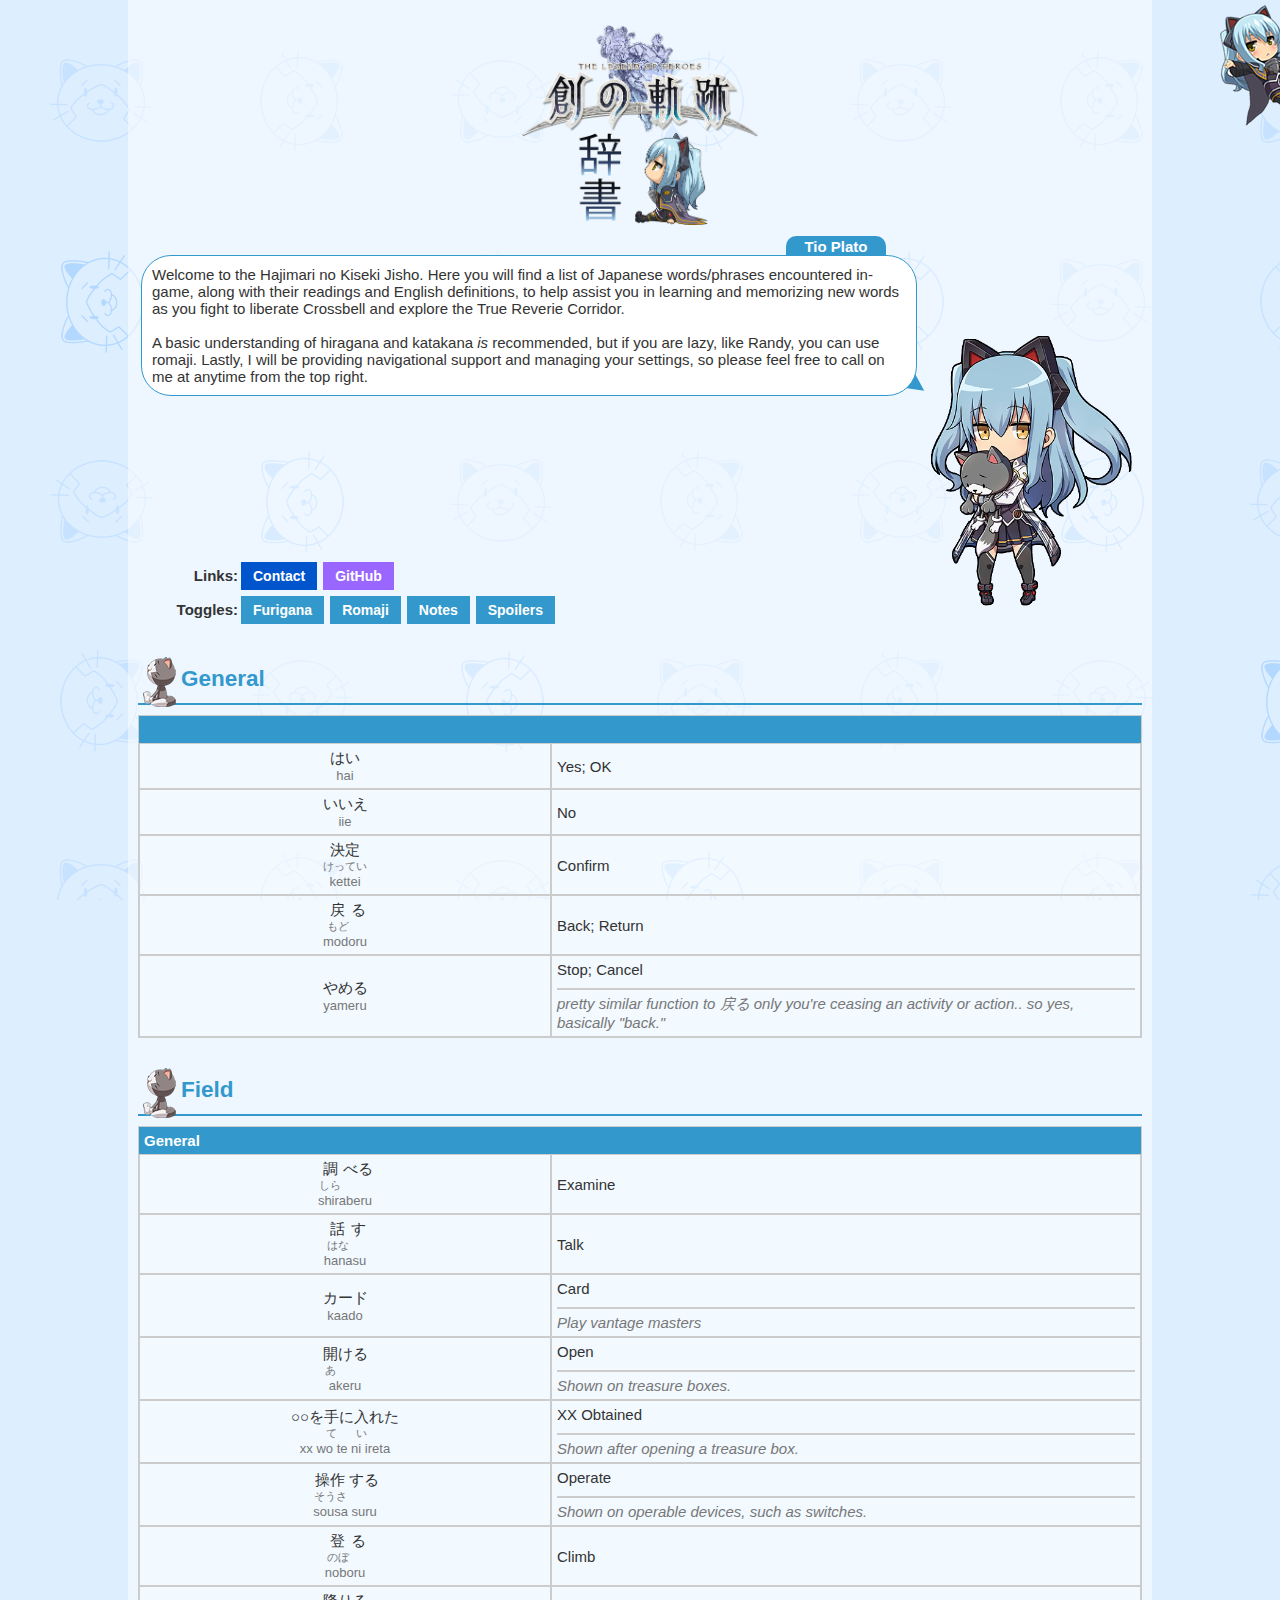
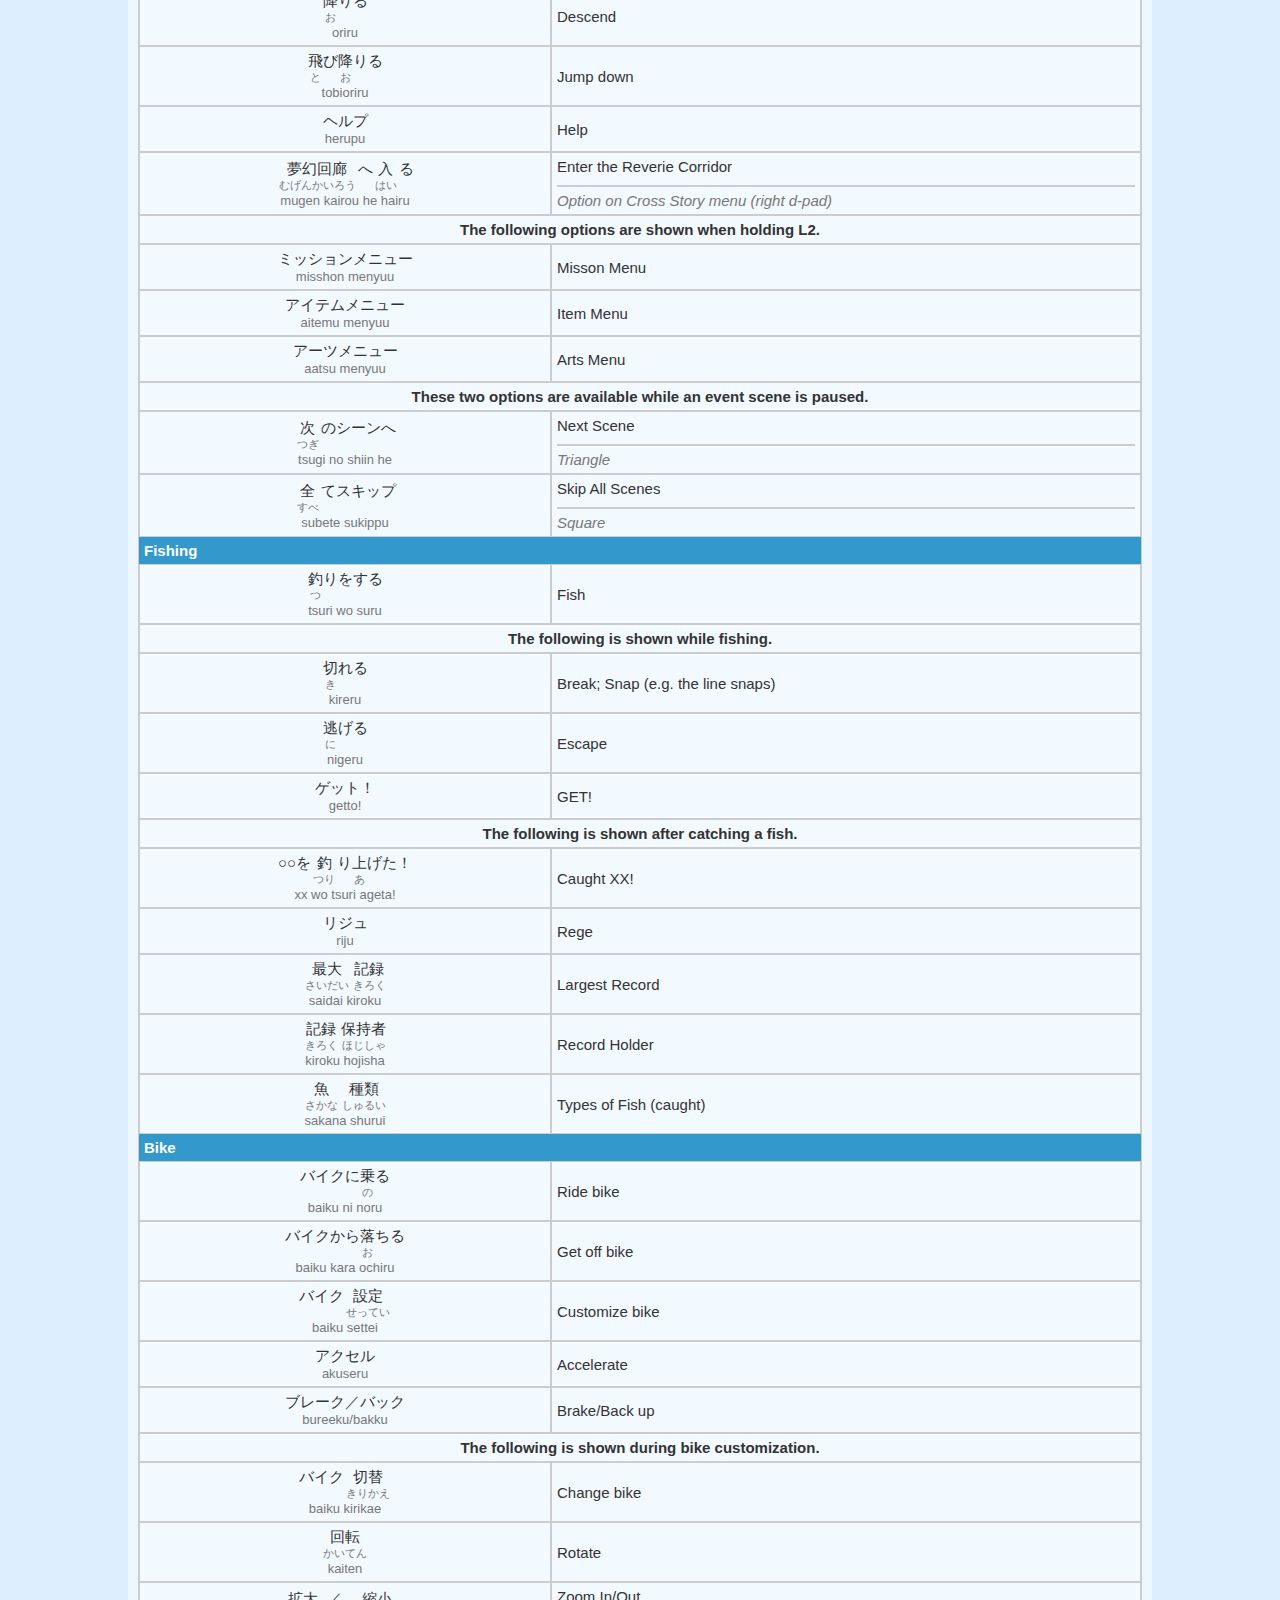
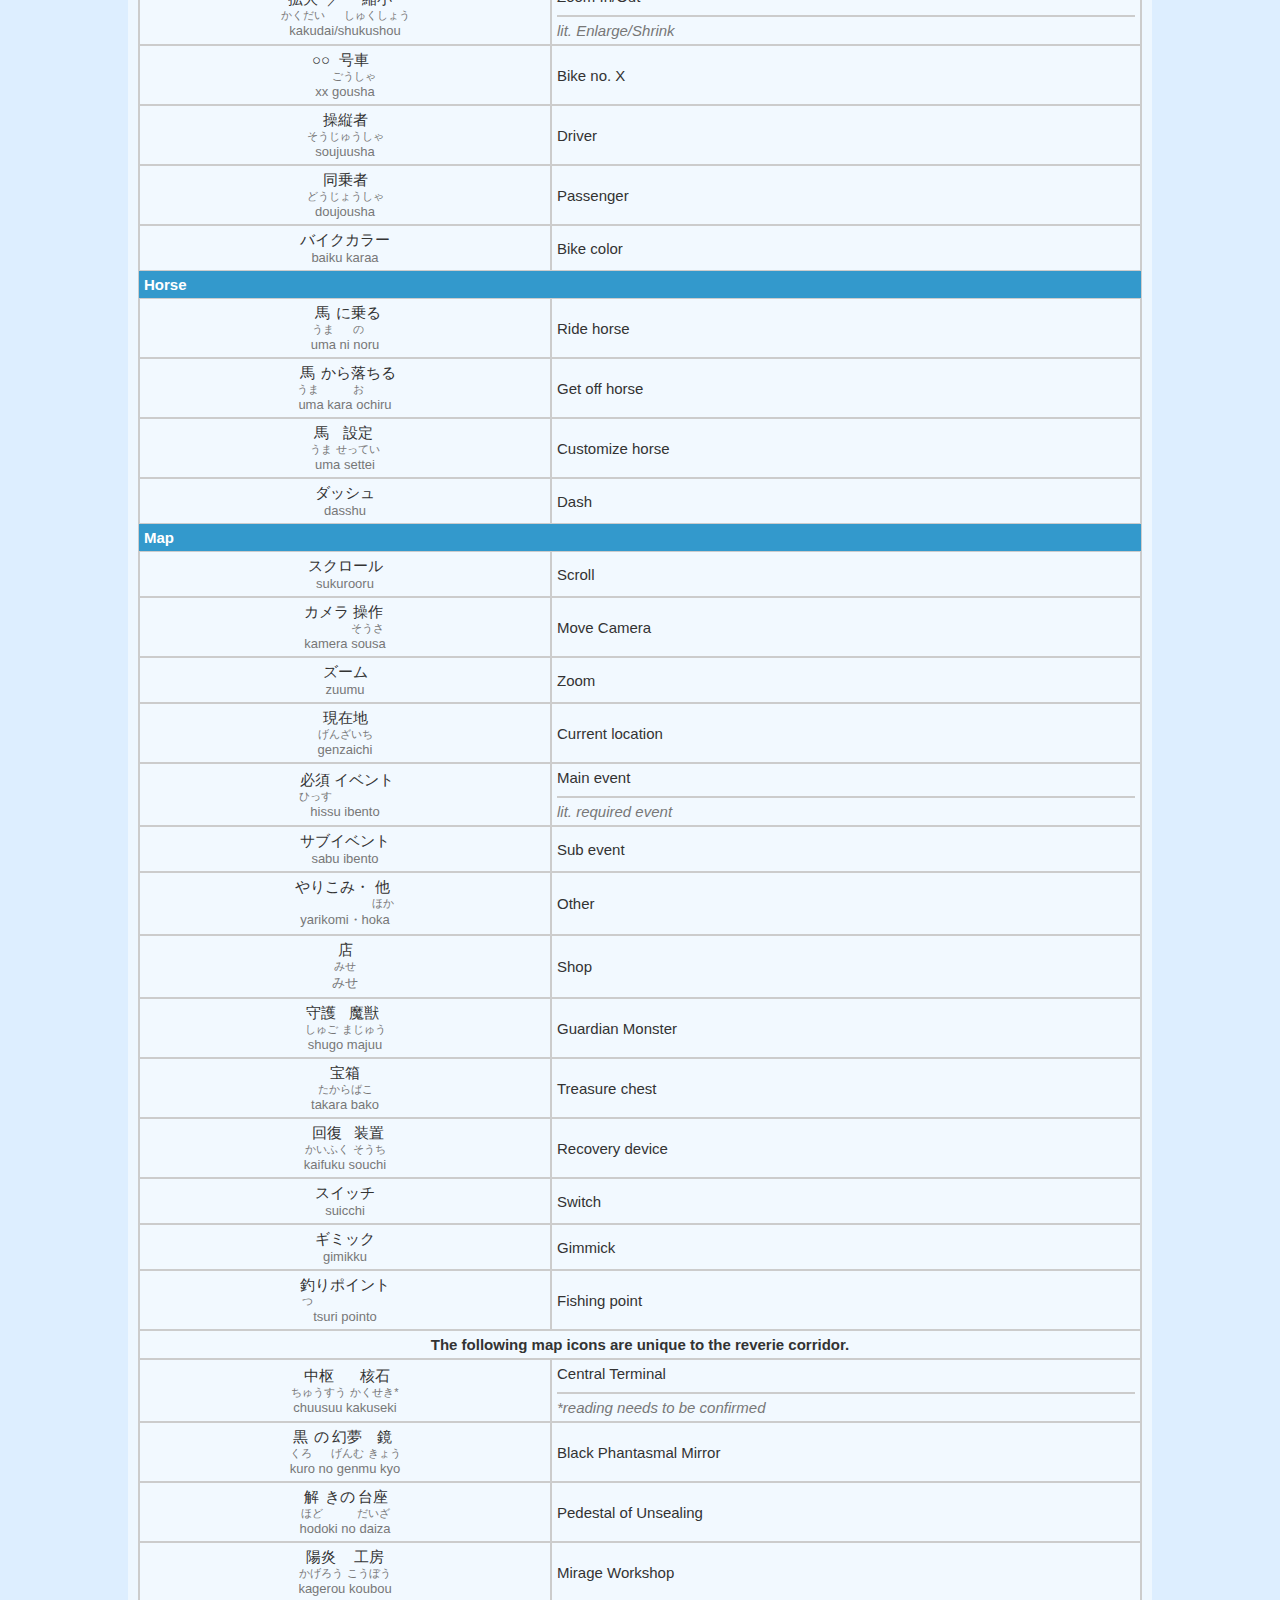
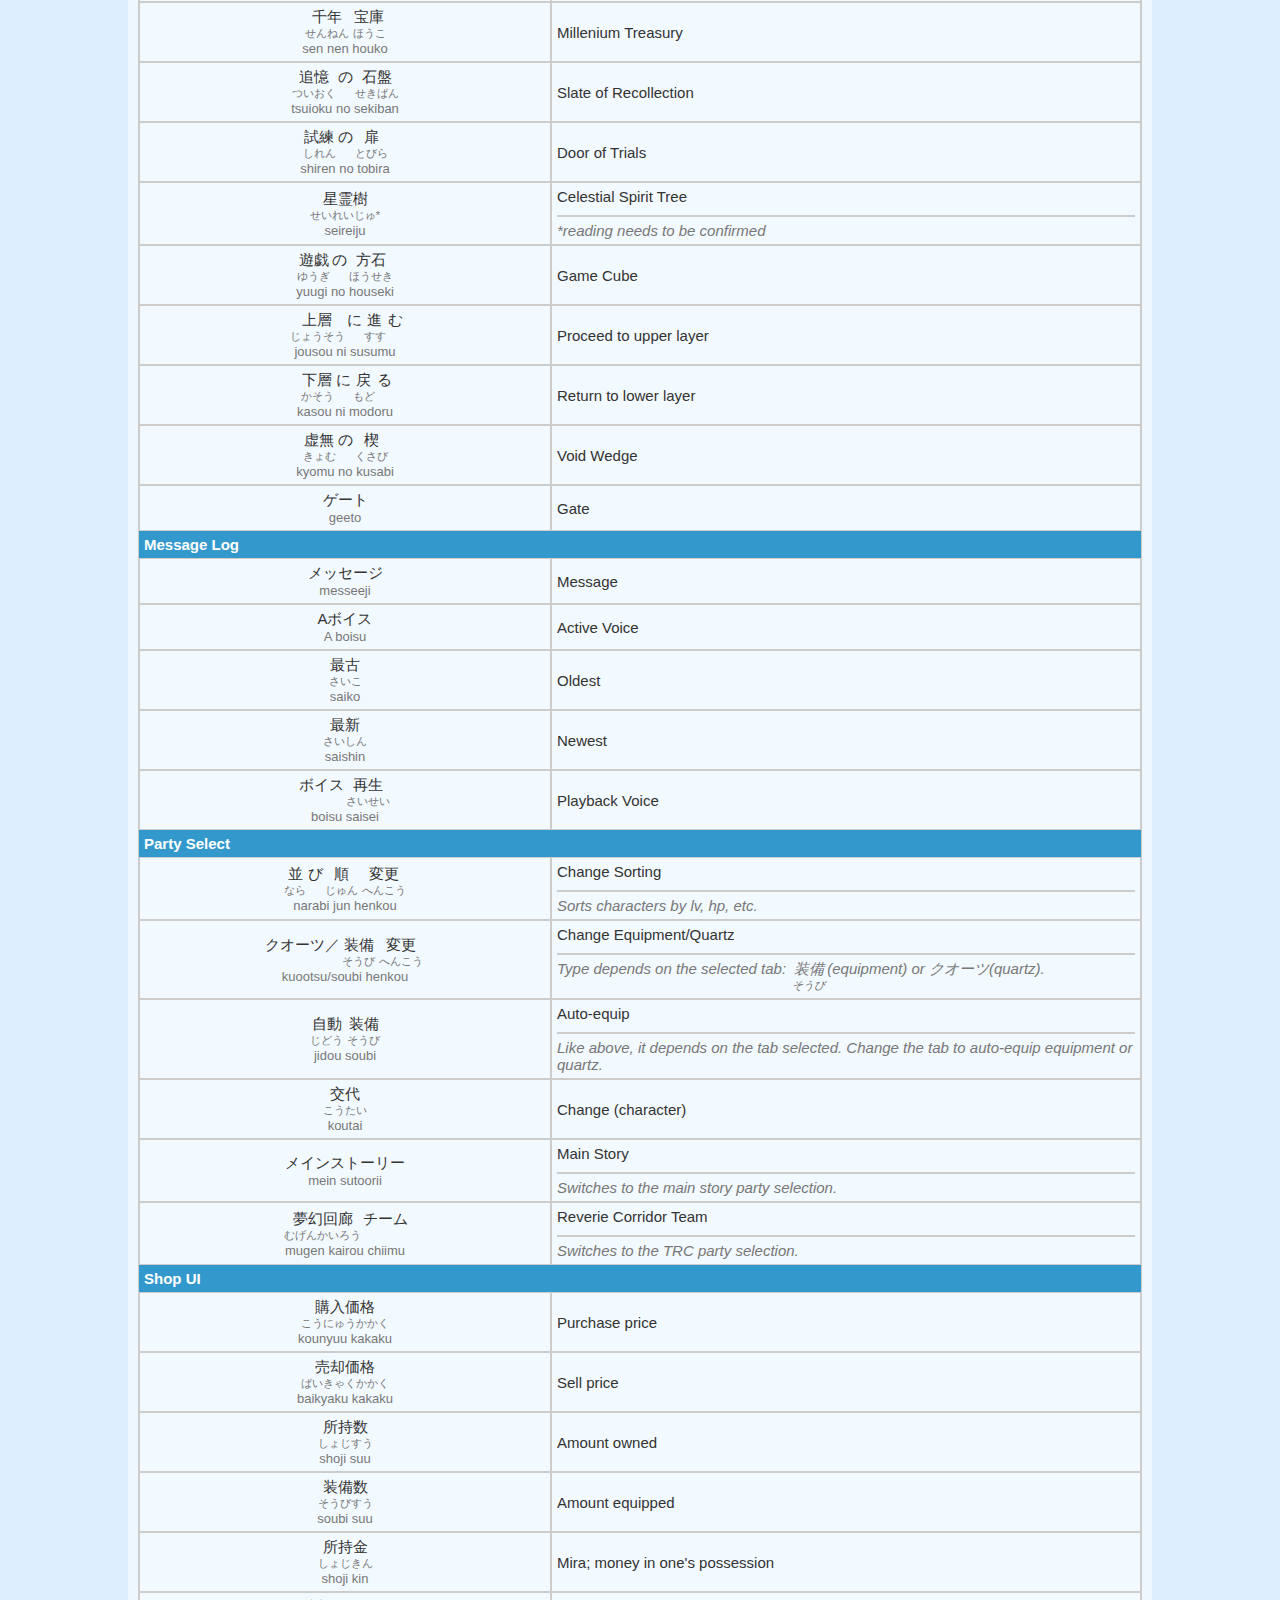
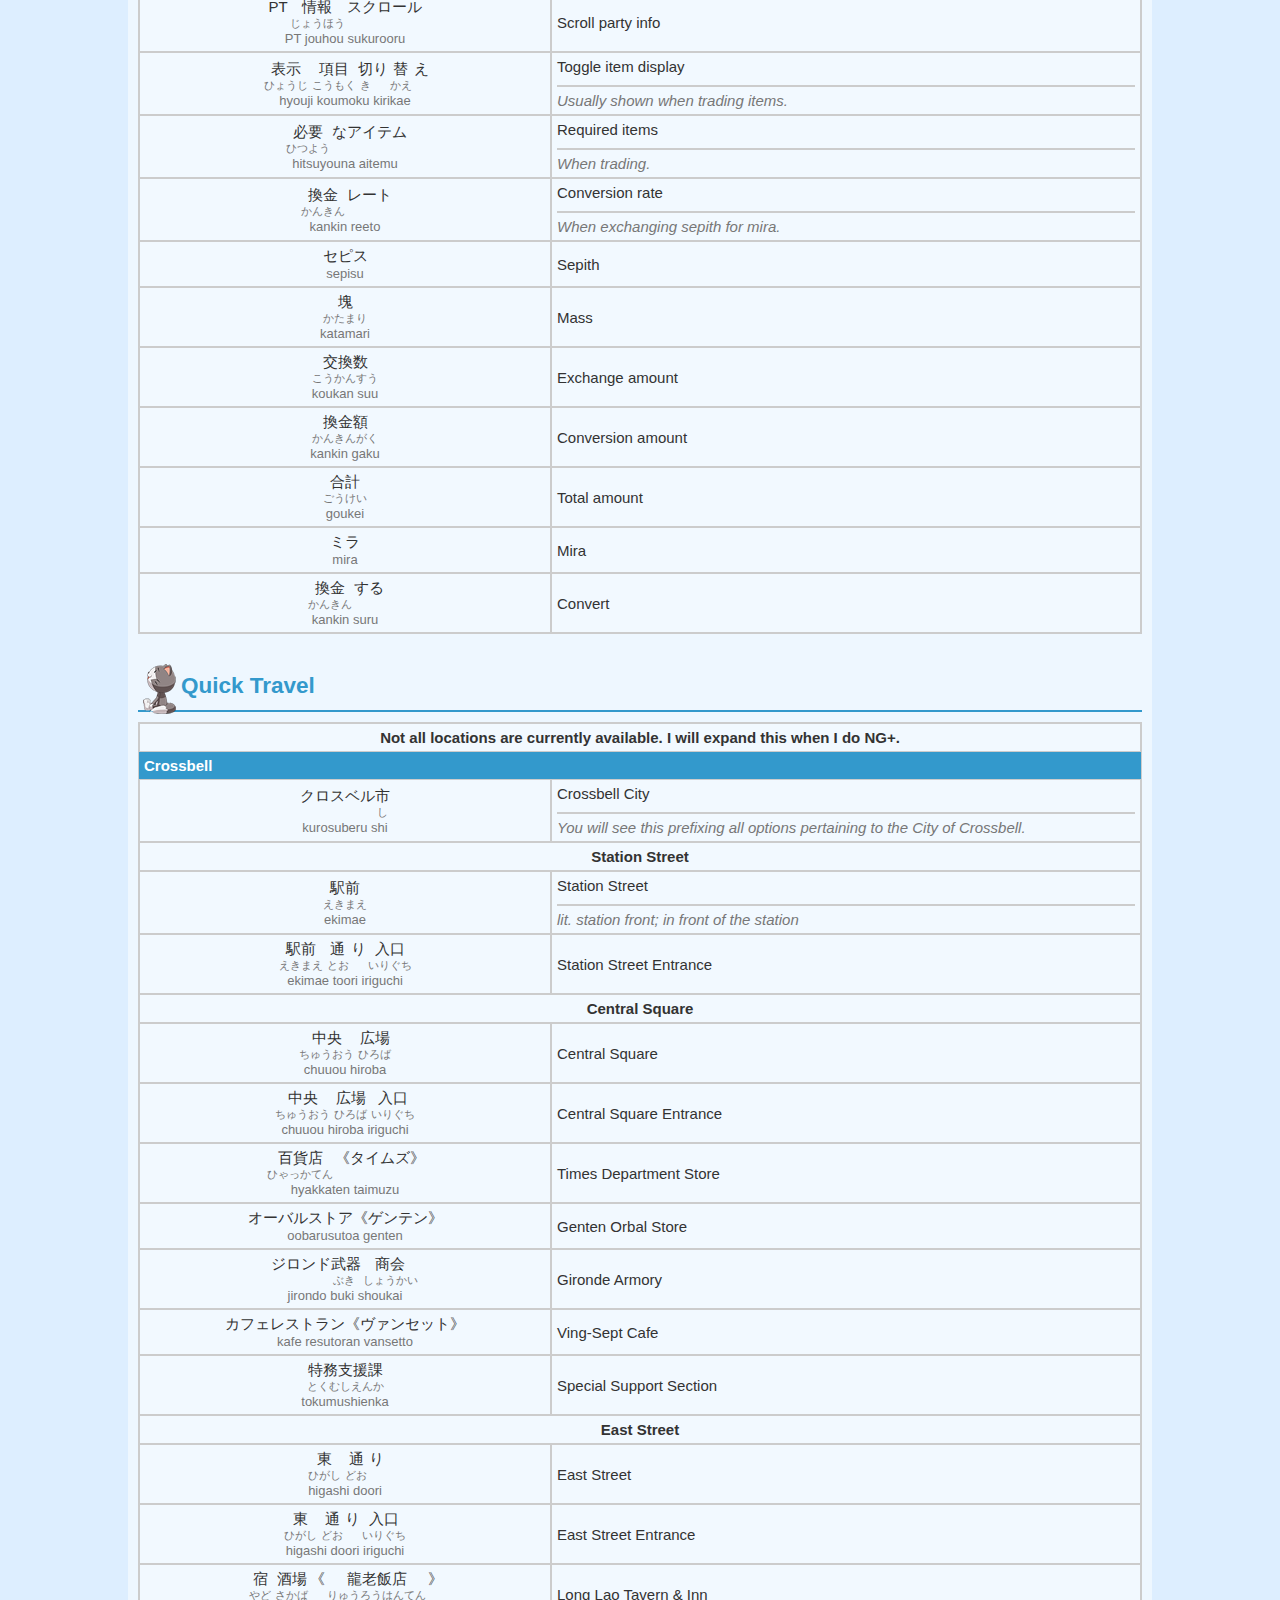
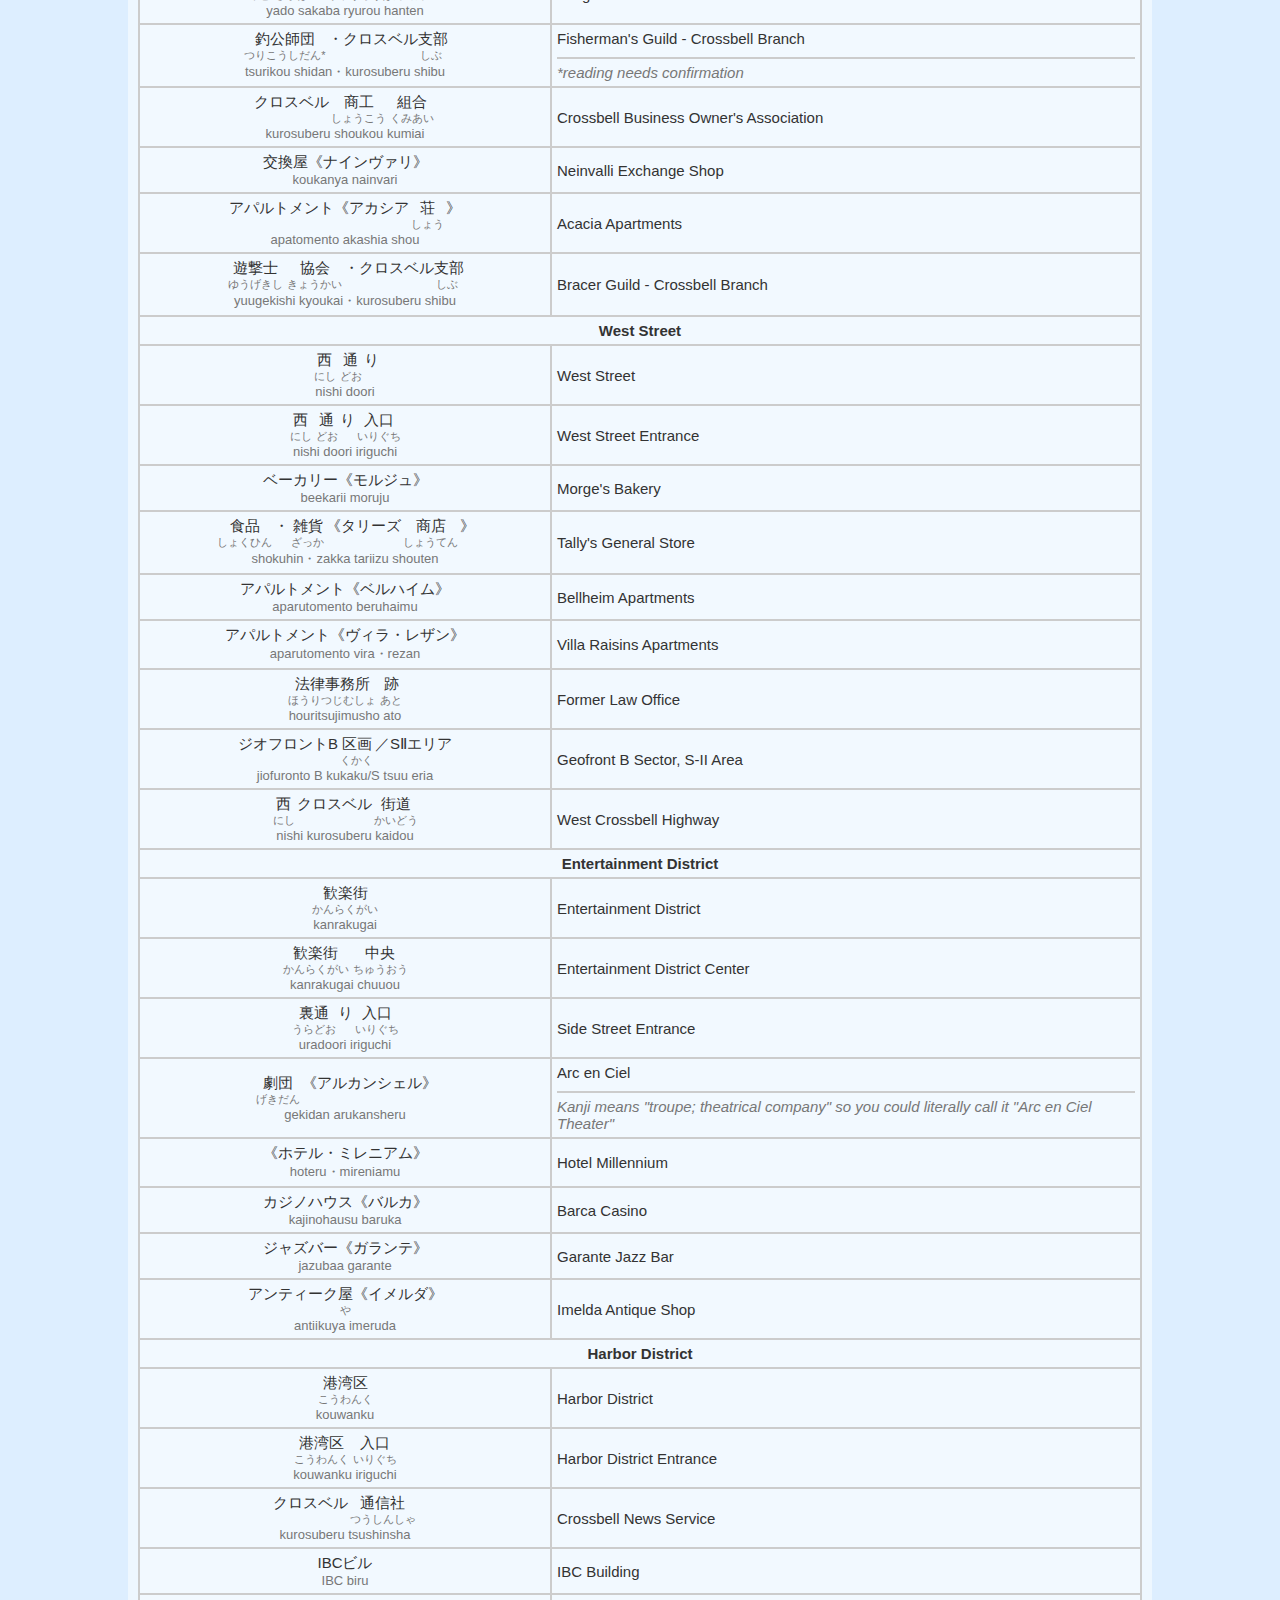
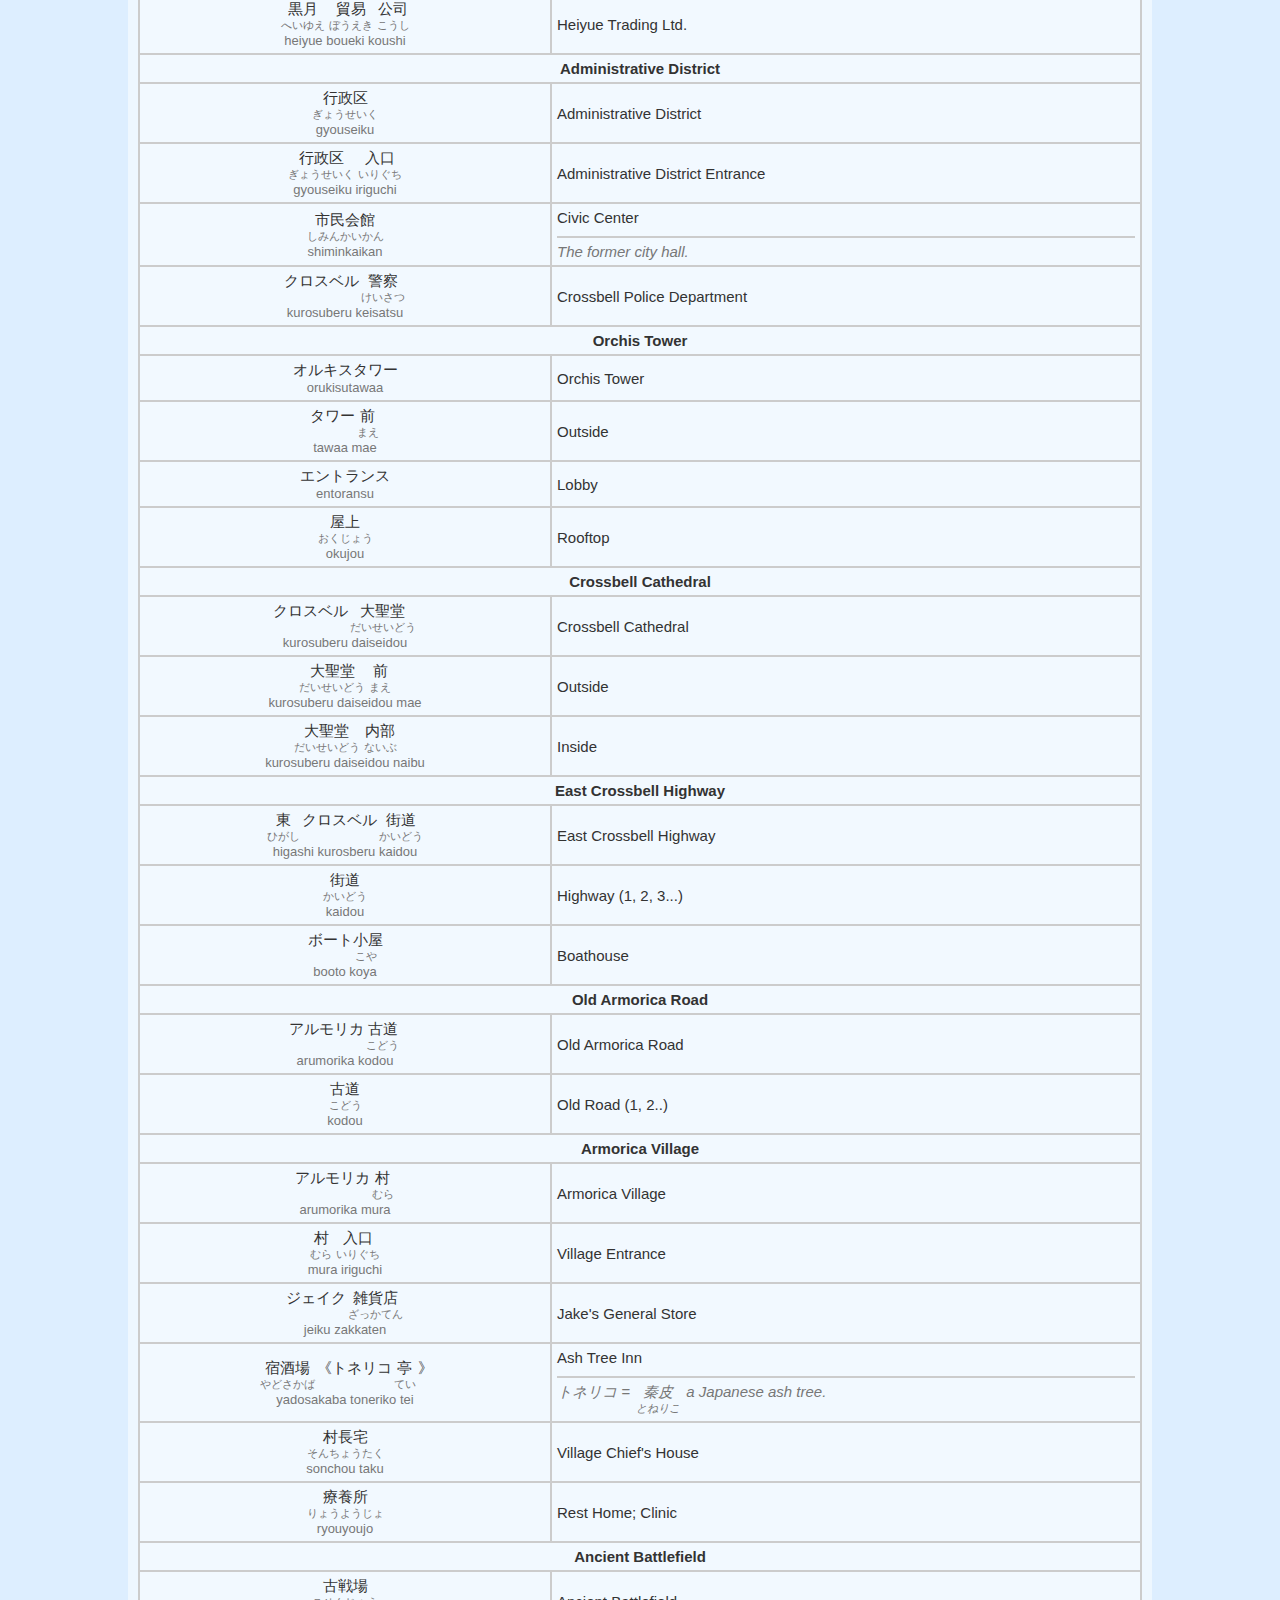
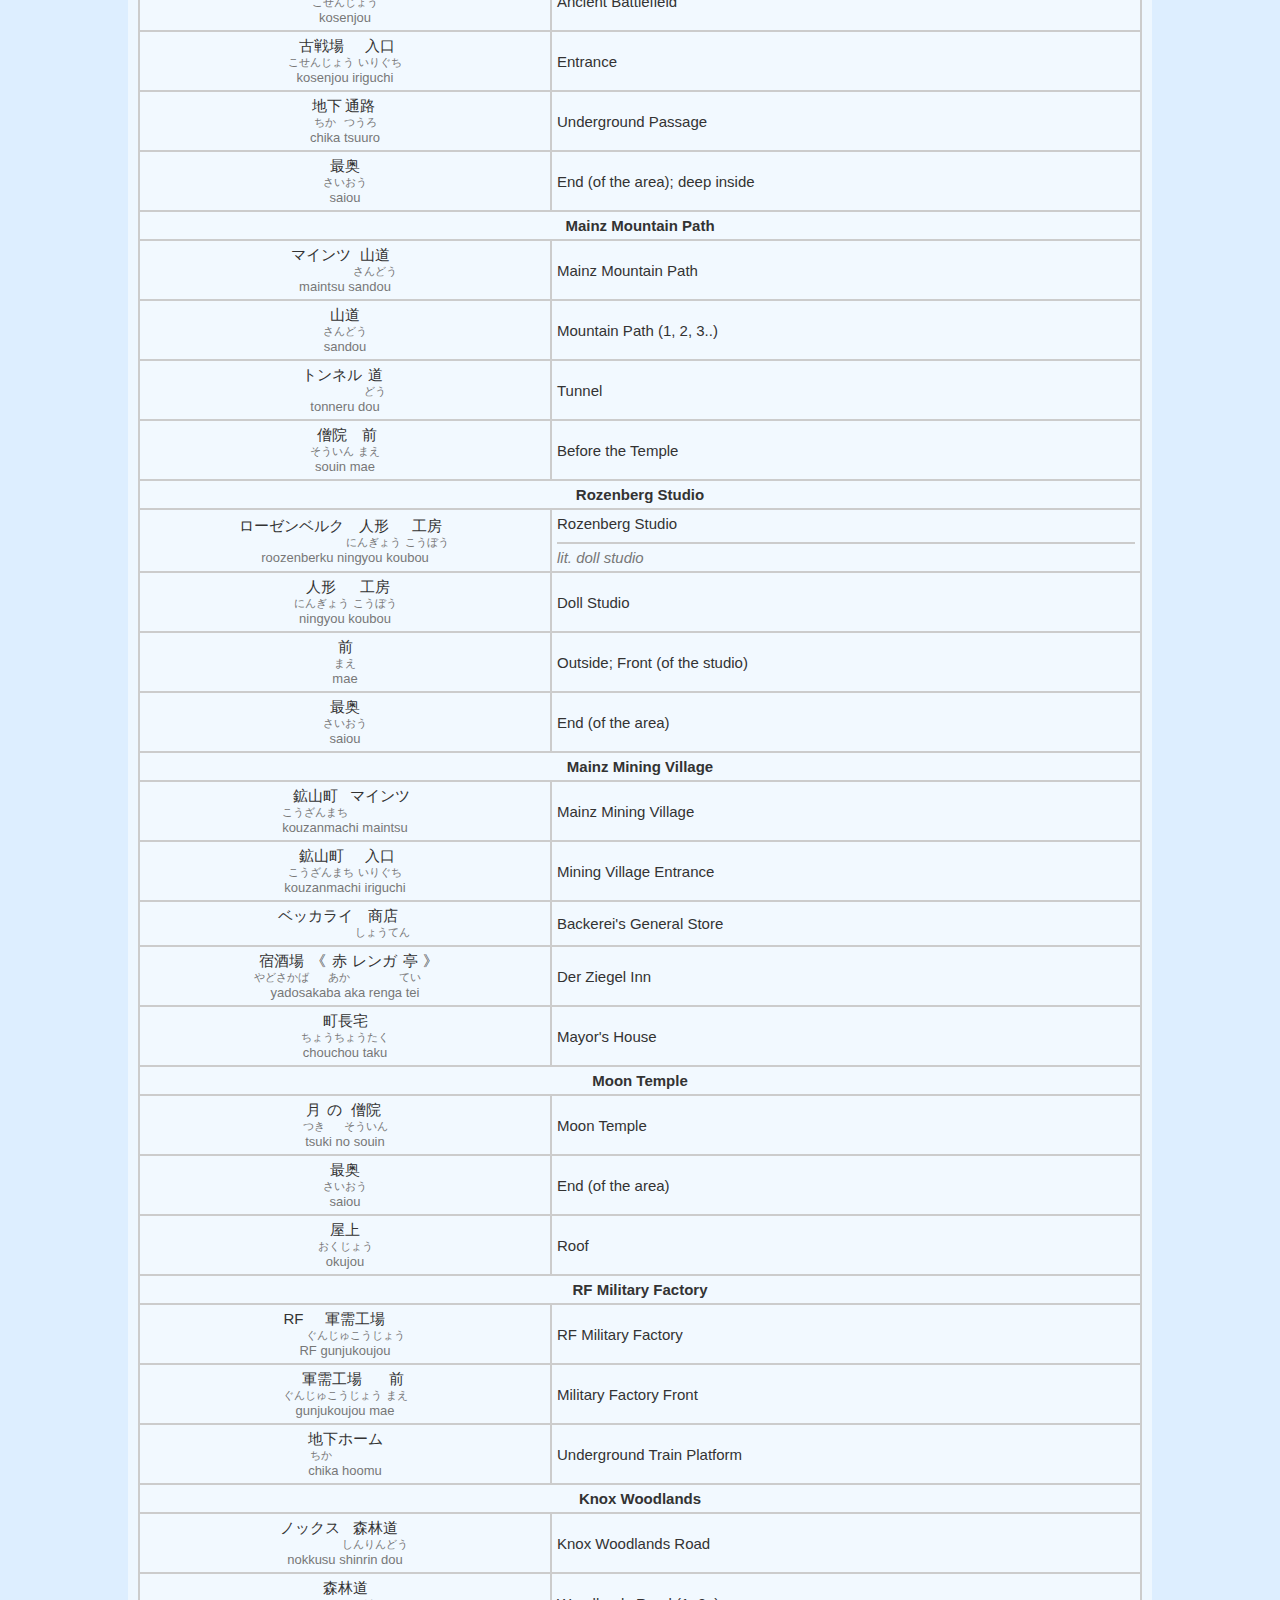
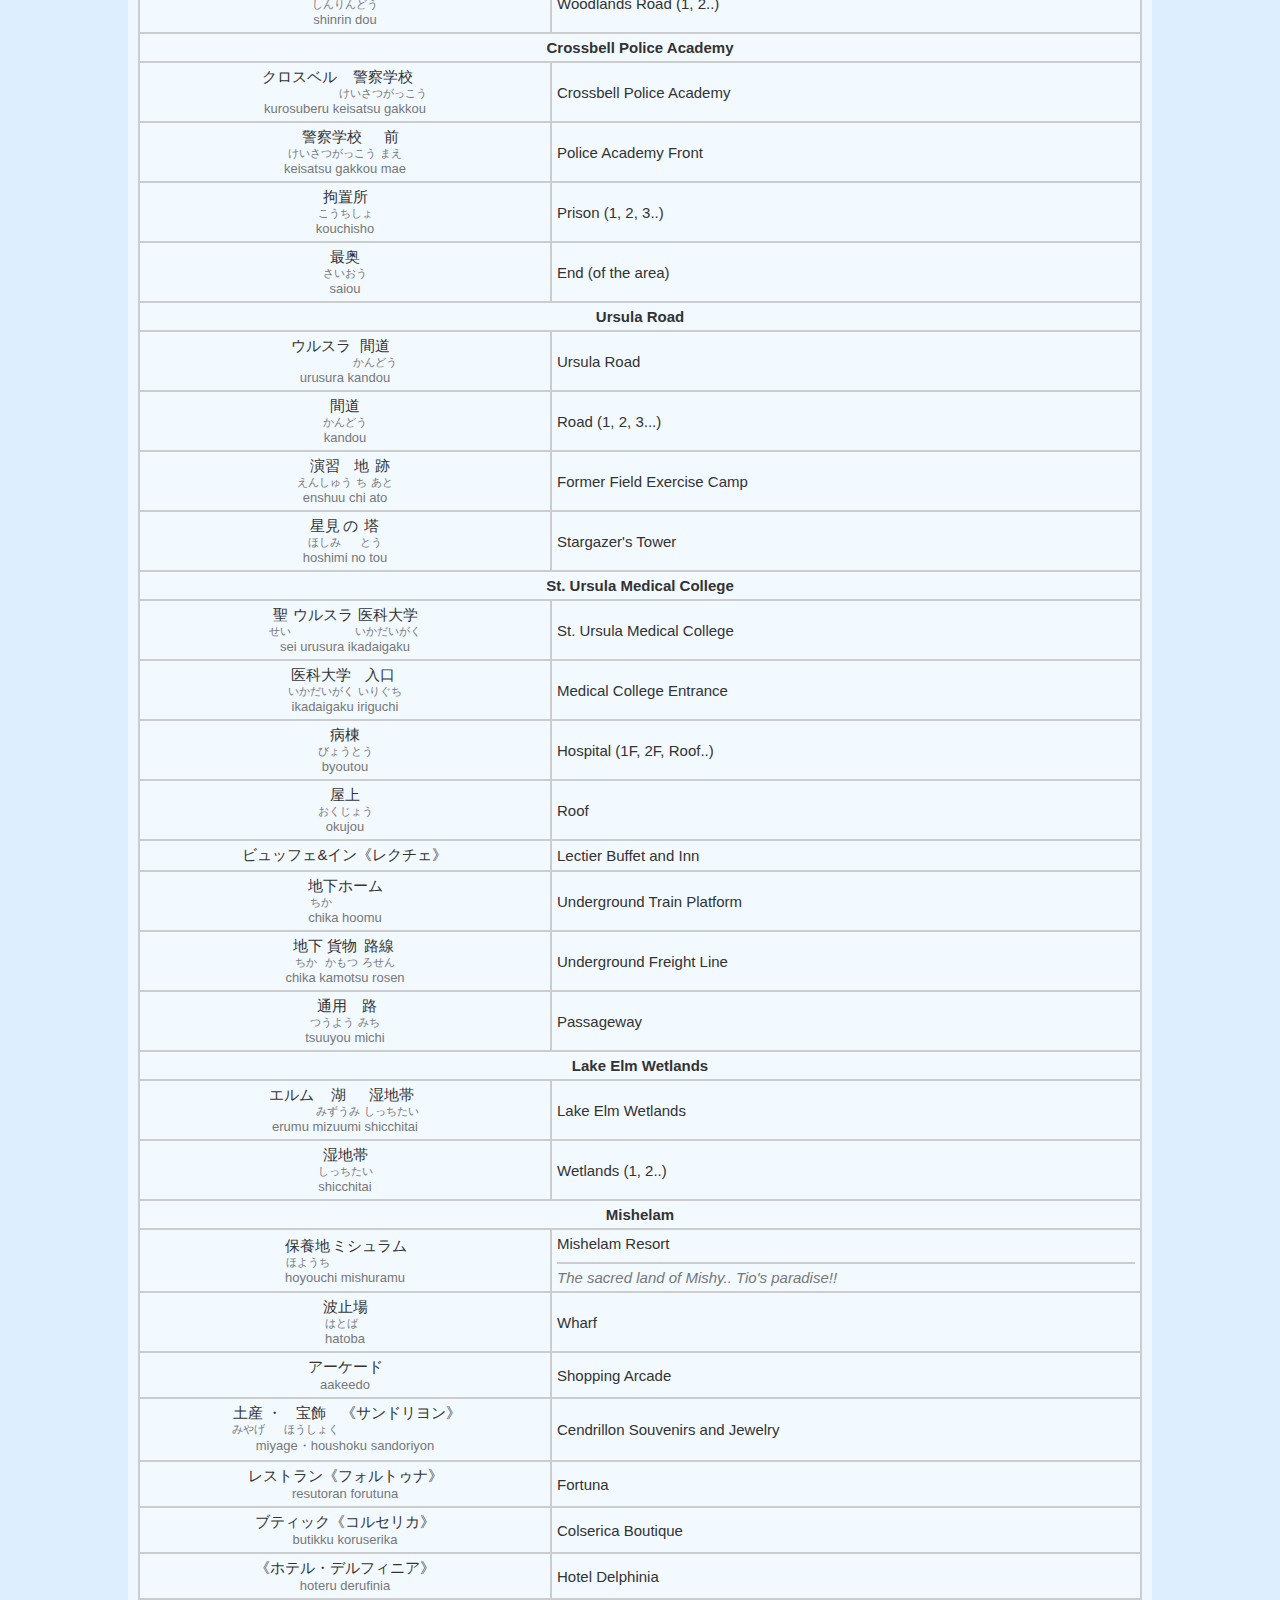
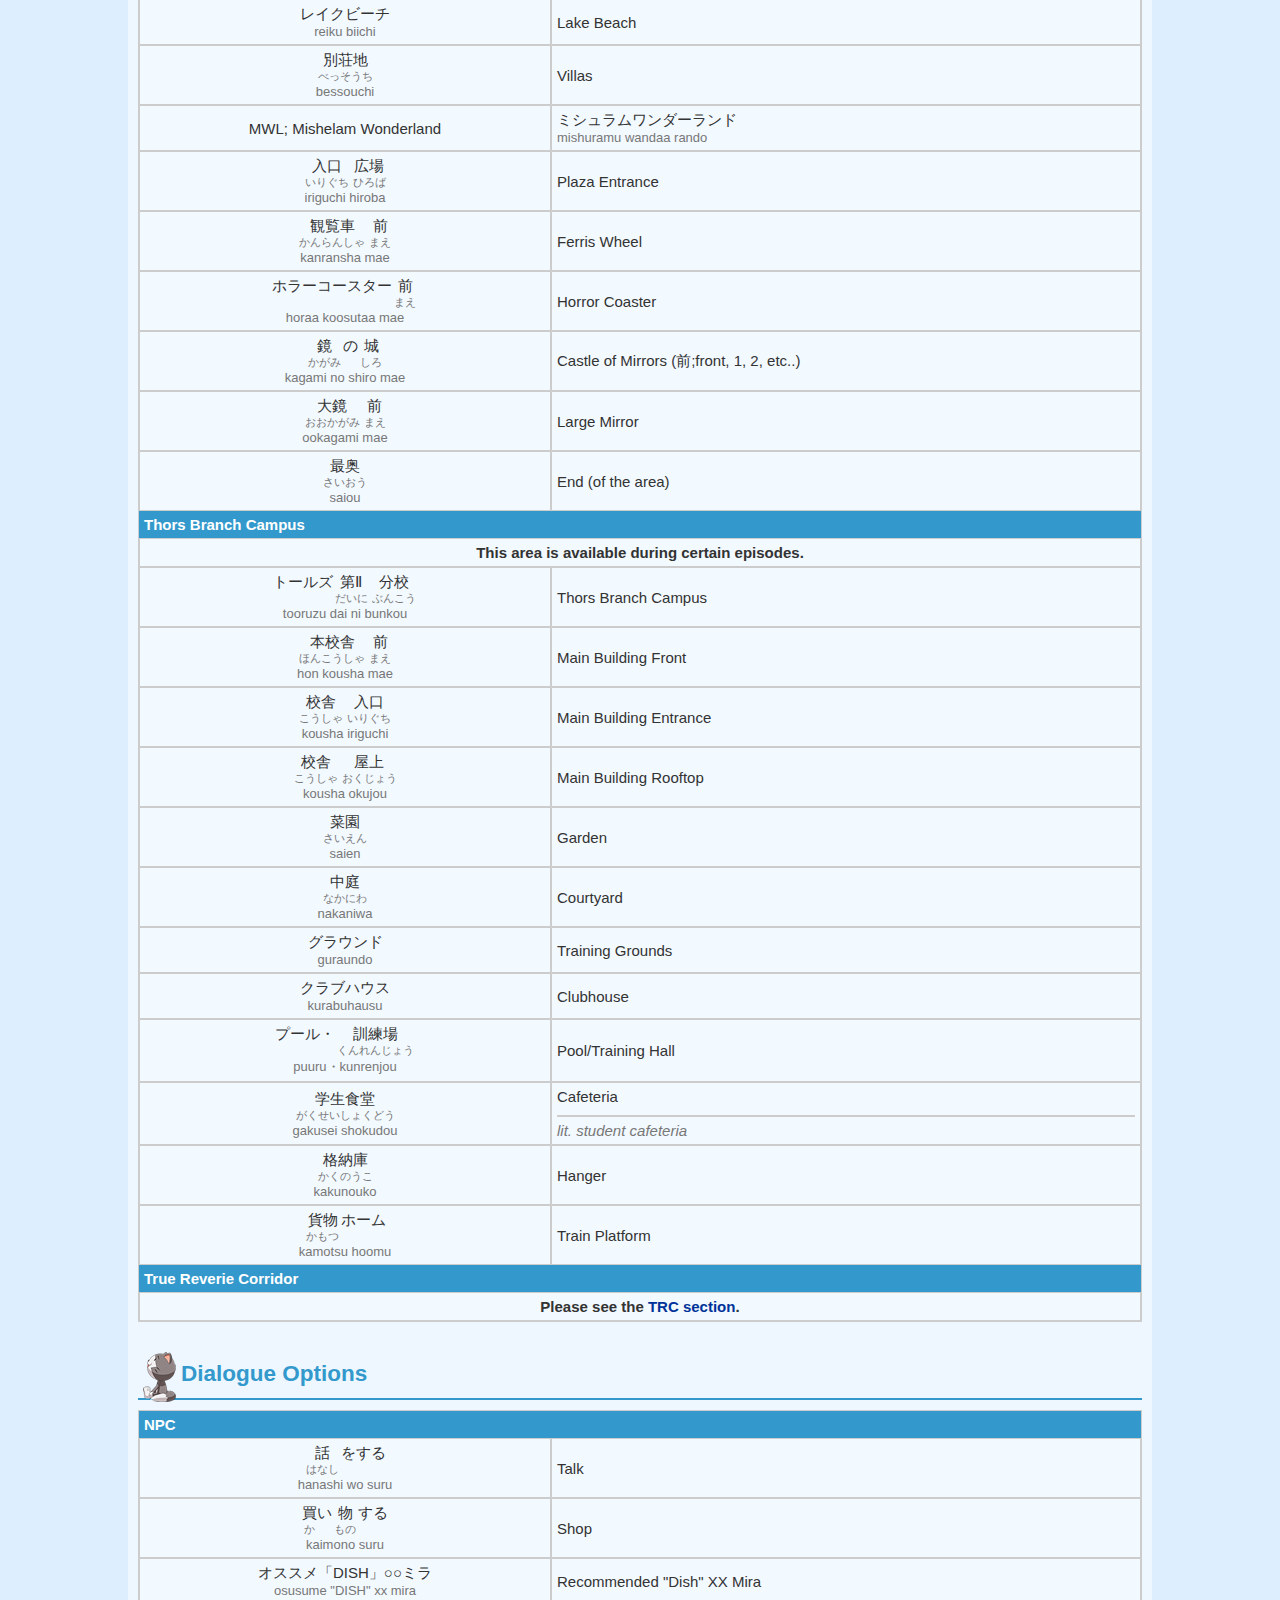
==== commit 4f2872bd: "add new terms" ====
--- a/index.html
+++ b/index.html
@@ -40,7 +40,7 @@
         <ul>
           <li class="tio-bullet"><a href="#logo"><strong>Back to Tio</strong></a></li>
           <li><a href="#haji-general"><strong>General</strong></a></li>
-          <li><a href="#haji-field"><strong>Field</strong></a>
+          <li><a href="#haji-field"><strong>Field/UI</strong></a>
             <ul class="sub-group">
               <li><a href="#haji-field-general">General</a></li>
               <li><a href="#haji-field-fishing">Fishing</a></li>
@@ -49,6 +49,7 @@
               <li><a href="#haji-field-map">Map</a></li>
               <li><a href="#haji-field-msglog">Message Log</a></li>
               <li><a href="#haji-field-party-select">Party Select</a></li>
+              <li><a href="#haji-field-shop">Shop UI</a></li>
             </ul>
           </li>
           <li><a href="#haji-qtravel"><strong>Quick Travel</strong></a>
@@ -189,7 +190,7 @@
         <div class="button-options">
           <label>Links:</label>
           <a id="link-contact" class="button" href="contact/" title="Contact the developer or submit feedback.">Contact</a>
-          <a id="link-github" class="button" href="https://sethclydesdale.github.io/hajimari-no-kiseki-jisho/" title="View the code on GitHub.">GitHub</a><br>
+          <a id="link-github" class="button" href="https://github.com/SethClydesdale/hajimari-no-kiseki-jisho" title="View the code on GitHub.">GitHub</a><br>
           
           <label>Toggles:</label>
           <button class="button furigana-toggle" onclick="AeonSystem.toggle('furigana');" title="Toggle kanji reading aid (CTRL+ALT+F)">Furigana</button>
@@ -573,6 +574,72 @@
             <td><ruby>夢幻回廊<rt>むげんかいろう</rt></ruby>チーム<div class="romaji">mugen kairou chiimu</div></td>
             <td>Reverie Corridor Team<div class="note">Switches to the TRC party selection.</div></td>
           </tr>
+          
+          <th id="haji-field-shop" colspan="2">Shop UI</th>
+          <tr>
+            <td><ruby>購入価格<rt>こうにゅうかかく</rt></ruby><div class="romaji">kounyuu kakaku</div></td>
+            <td>Purchase price</td>
+          </tr>
+          <tr>
+            <td><ruby>売却価格<rt>ばいきゃくかかく</rt></ruby><div class="romaji">baikyaku kakaku</div></td>
+            <td>Sell price</td>
+          </tr>
+          <tr>
+            <td><ruby>所持数<rt>しょじすう</rt></ruby><div class="romaji">shoji suu</div></td>
+            <td>Amount owned</td>
+          </tr>
+          <tr>
+            <td><ruby>装備数<rt>そうびすう</rt></ruby><div class="romaji">soubi suu</div></td>
+            <td>Amount equipped</td>
+          </tr>
+          <tr>
+            <td><ruby>所持金<rt>しょじきん</rt></ruby><div class="romaji">shoji kin</div></td>
+            <td>Mira; money in one's possession</td>
+          </tr>
+          <tr>
+            <td>PT<ruby>情報<rt>じょうほう</rt></ruby>スクロール<div class="romaji">PT jouhou sukurooru</div></td>
+            <td>Scroll party info</td>
+          </tr>
+          <tr>
+            <td><ruby>表示<rt>ひょうじ</rt></ruby><ruby>項目<rt>こうもく</rt></ruby><ruby>切<rt>き</rt></ruby>り<ruby>替<rt>かえ</rt></ruby>え<div class="romaji">hyouji koumoku kirikae</div></td>
+            <td>Toggle item display<div class="note">Usually shown when trading items.</div></td>
+          </tr>
+          <tr>
+            <td><ruby>必要<rt>ひつよう</rt></ruby>なアイテム<div class="romaji">hitsuyouna aitemu</div></td>
+            <td>Required items<div class="note">When trading.</div></td>
+          </tr>
+          <tr>
+            <td><ruby>換金<rt>かんきん</rt></ruby>レート<div class="romaji">kankin reeto</div></td>
+            <td>Conversion rate<div class="note">When exchanging sepith for mira.</div></td>
+          </tr>
+          <tr>
+            <td>セピス<div class="romaji">sepisu</div></td>
+            <td>Sepith</td>
+          </tr>
+          <tr>
+            <td><ruby>塊<rt>かたまり</rt></ruby><div class="romaji">katamari</div></td>
+            <td>Mass</td>
+          </tr>
+          <tr>
+            <td><ruby>交換数<rt>こうかんすう</rt></ruby><div class="romaji">koukan suu</div></td>
+            <td>Exchange amount</td>
+          </tr>
+          <tr>
+            <td><ruby>換金額<rt>かんきんがく</rt></ruby><div class="romaji">kankin gaku</div></td>
+            <td>Conversion amount</td>
+          </tr>
+          <tr>
+            <td><ruby>合計<rt>ごうけい</rt></ruby><div class="romaji">goukei</div></td>
+            <td>Total amount</td>
+          </tr>
+          <tr>
+            <td>ミラ<div class="romaji">mira</div></td>
+            <td>Mira</td>
+          </tr>
+          <tr>
+            <td><ruby>換金<rt>かんきん</rt></ruby>する<div class="romaji">kankin suru</div></td>
+            <td>Convert</td>
+          </tr>
         </table>
         
         
@@ -3250,7 +3317,7 @@
             <td>Increases Arts Damage based on how little HP you have left<div class="note">Less = more damage, more = less damage.</div></td>
           </tr>
           <tr>
-            <td>攻撃アーツが「クリティカル」<div class="romaji">kougeki aatsu ga「kuritikaru」</div></td>
+            <td><ruby>攻撃<rt>こうげき</rt></ruby>アーツが「クリティカル」<div class="romaji">kougeki aatsu ga「kuritikaru」</div></td>
             <td>Offensive Arts do critical damage</td>
           </tr>
           <tr>
@@ -3683,7 +3750,7 @@
             <td>Guardian Monster</td>
           </tr>
           <tr>
-            <td><ruby>体<rt>たい</rt></ruby><div class="romaji">xx tai</div></td>
+            <td><ruby>体<rt>たい</rt></ruby><div class="romaji">tai</div></td>
             <td>counter for bodies<div class="note">typically a living being; one with a body, such as a human or monster</div></td>
           </tr>
           <tr>
@@ -3710,7 +3777,7 @@
             <td>acquisition; obtaining</td>
           </tr>
           <tr>
-            <td><ruby>回<rt>かい</rt></ruby><div class="romaji">xx kai</div></td>
+            <td><ruby>回<rt>かい</rt></ruby><div class="romaji">kai</div></td>
             <td>counter for occurances<div class="note"><ruby>3回<rt>さんかい</rt></ruby><ruby>開封<rt>かいふう</rt></ruby>せよ (unseal 3 times)</div></td>
           </tr>
           <tr class="dialogue-row">
@@ -3759,7 +3826,7 @@
             <td>victory; triumph; win</td>
           </tr>
           <tr>
-            <td><ruby>種<rt>くさ</rt></ruby><div class="romaji">xx kusa</div></td>
+            <td><ruby>種<rt>くさ</rt></ruby><div class="romaji">kusa</div></td>
             <td>counter for varieties</td>
           </tr>
           <tr class="dialogue-row">
@@ -4508,6 +4575,125 @@
           <tr>
             <td>スピード<div class="romaji">supiido</div></td>
             <td>speed<div class="note">See Speed Win in the Tactical Bonuses section above.</div></td>
+          </tr>
+          <tr class="dialogue-row">
+            <td colspan="2">Group Mission Titles</td>
+          </tr>
+          <tr>
+            <td><ruby>不良<rt>ふりょう</rt></ruby><ruby>系<rt>けい</rt></ruby><ruby>男子<rt>だんし</rt></ruby><div class="romaji">furyou kei danshi</div></td>
+            <td>Bad Boys</td>
+          </tr>
+          <tr>
+            <td><ruby>最愛<rt>さいあい</rt></ruby>なる<ruby>天使<rt>てんし</rt></ruby><div class="romaji">saiai naru tenshi</div></td>
+            <td>Beloved Angels</td>
+          </tr>
+          <tr>
+            <td>“<ruby>姉<rt>あね</rt></ruby>”がいる<ruby>男子<rt>だんし</rt></ruby><div class="romaji">"ane" ga iru danshi</div></td>
+            <td>Boys with "Older Sisters"</td>
+          </tr>
+          <tr>
+            <td>エンジニア<ruby>女子<rt>じょし</rt></ruby><div class="romaji">enjinia joshi</div></td>
+            <td>Engineer Girls</td>
+          </tr>
+          <tr>
+            <td><ruby>元<rt>もと</rt></ruby>・<ruby>猟兵<rt>りょうへい</rt></ruby><div class="romaji">moto・ryouhei</div></td>
+            <td>Former Jaegers</td>
+          </tr>
+          <tr>
+            <td><ruby>天才<rt>てんさい</rt></ruby><ruby>組<rt>くみ</rt></ruby><div class="romaji">tensai kumi</div></td>
+            <td>Geniuses</td>
+          </tr>
+          <tr>
+            <td>ぐらまー<ruby>女子<rt>じょし</rt></ruby><div class="romaji">guramaa joshi</div></td>
+            <td>Glamourous Girls</td>
+          </tr>
+          <tr>
+            <td>メガネ<ruby>愛用者<rt>あいようしゃ</rt></ruby><div class="romaji">megane aiyousha</div></td>
+            <td>Glasses Lovers</td>
+          </tr>
+          <tr>
+            <td><ruby>呑<rt>の</rt></ruby>んべえ<div class="romaji">nonbee</div></td>
+            <td>Heavy Drinkers</td>
+          </tr>
+          <tr>
+            <td>まじかる☆メンバー<div class="romaji">majikaru☆menbaa</div></td>
+            <td>Magical☆Members</td>
+          </tr>
+          <tr>
+            <td>“<ruby>可憐<rt>かれん</rt></ruby>”なる<ruby>男子<rt>だんし</rt></ruby><div class="romaji">"karen" naru danshi</div></td>
+            <td>"Pretty" Boys</td>
+          </tr>
+          <tr>
+            <td>スポーツ<ruby>女子<rt>じょし</rt></ruby><div class="romaji">supootsu joshi</div></td>
+            <td>Sport Girls</td>
+          </tr>
+          <tr>
+            <td>アストライア<ruby>女子<rt>じょし</rt></ruby><div class="romaji">asutoraia joshi</div></td>
+            <td>St. Astraia Girls</td>
+          </tr>
+          <tr>
+            <td><ruby>剣<rt>けん</rt></ruby>のつわもの<div class="romaji">ken no tsuwamono</div></td>
+            <td>Strong Swordsmen</td>
+          </tr>
+          <tr>
+            <td><ruby>生還者<rt>せいかんしゃ</rt></ruby><div class="romaji">seikansha</div></td>
+            <td>Survivors</td>
+          </tr>
+          <tr>
+            <td><ruby>紅茶党<rt>こうちゃとう</rt></ruby><div class="romaji">koucha tou</div></td>
+            <td>Tea Party</td>
+          </tr>
+          <tr>
+            <td><ruby>華麗<rt>かれい</rt></ruby>なる<ruby>表現者<rt>ひょうげんしゃ</rt></ruby><div class="romaji">kareinaru hyougensha</div></td>
+            <td>The Great Expressionists</td>
+          </tr>
+          <tr>
+            <td><ruby>鉄血<rt>てっけつ</rt></ruby>の<ruby>子供<rt>こども</rt></ruby><div class="romaji">tekktsu no kodomo</div></td>
+            <td>The Ironbloods<div class="note">Also read as アイアンブリード</div></td>
+          </tr>
+          <tr>
+            <td>めんどくさがり<ruby>屋<rt>や</rt></ruby><div class="romaji">mendokusagari ya</div></td>
+            <td>The Lazy Bunch<div class="note">めんどくさがり being a person that finds things a pain to do; so basically one that doesn't want to do anything, because it's, well, a pain.</div></td>
+          </tr>
+          <tr>
+            <td>トールズ<ruby>先輩<rt>せんぱい</rt></ruby><ruby>組<rt>くみ</rt></ruby><div class="romaji">tooruzu senpai kumi</div></td>
+            <td>Thors Seniors</td>
+          </tr>
+          <tr>
+            <td><ruby>背中<rt>せなか</rt></ruby>を<ruby>追<rt>お</rt></ruby>いし者<div class="romaji">senaka wo oishi mono</div></td>
+            <td>Those who Chase from Behind</td>
+          </tr>
+          <tr>
+            <td><ruby>剣<rt>けん</rt></ruby>の<ruby>道<rt>みち</rt></ruby>を<ruby>往<rt>い</rt></ruby>く<ruby>者<rt>もの</rt></ruby><div class="romaji">ken no michi wo iku mono</div></td>
+            <td>Those who Follow the Way of the Sword</td>
+          </tr>
+          <tr>
+            <td><ruby>弟<rt>おとうと</rt></ruby>を<ruby>持<rt>も</rt></ruby>つ<ruby>者<rt>もの</rt></ruby><div class="romaji">otouto wo motsu mono</div></td>
+            <td>Those who have Little Brothers</td>
+          </tr>
+          <tr>
+            <td><ruby>妹<rt>いもうと</rt></ruby>を<ruby>持<rt>も</rt></ruby>つ<ruby>者<rt>もの</rt></ruby><div class="romaji">imouto wo motsu mono</div></td>
+            <td>Those who have Little Sisters</td>
+          </tr>
+          <tr>
+            <td><ruby>創<rt>はじまり</rt></ruby>を<ruby>紡<rt>つむ</rt></ruby>ぎし<ruby>者<rt>もの</rt></ruby><div class="romaji">hajimari wo tsumugishi mono</div></td>
+            <td>Those who Spin the Tale of Hajimari</td>
+          </tr>
+          <tr>
+            <td><ruby>造<rt>つく</rt></ruby>られし<ruby>者<rt>もの</rt></ruby><div class="romaji">tsukurareshi mono</div></td>
+            <td>Those who were Created</td>
+          </tr>
+          <tr>
+            <td><ruby>物語<rt>ものがた</rt></ruby>られし<ruby>者<rt>もの</rt></ruby><div class="romaji">monogatarareshi mono</div></td>
+            <td>Those with a Story</td>
+          </tr>
+          <tr>
+            <td>ツインテーラー<div class="romaji">tsuin teeraa</div></td>
+            <td>Twin Tailers</td>
+          </tr>
+          <tr>
+            <td><ruby>長物<rt>ちょうぶつ</rt></ruby>の<ruby>使<rt>つか</rt></ruby>い<ruby>手<rt>て</rt></ruby><div class="romaji">choubutsu no tsukaite</div></td>
+            <td>Wielders of Long Weapons</td>
           </tr>
         </table>
 
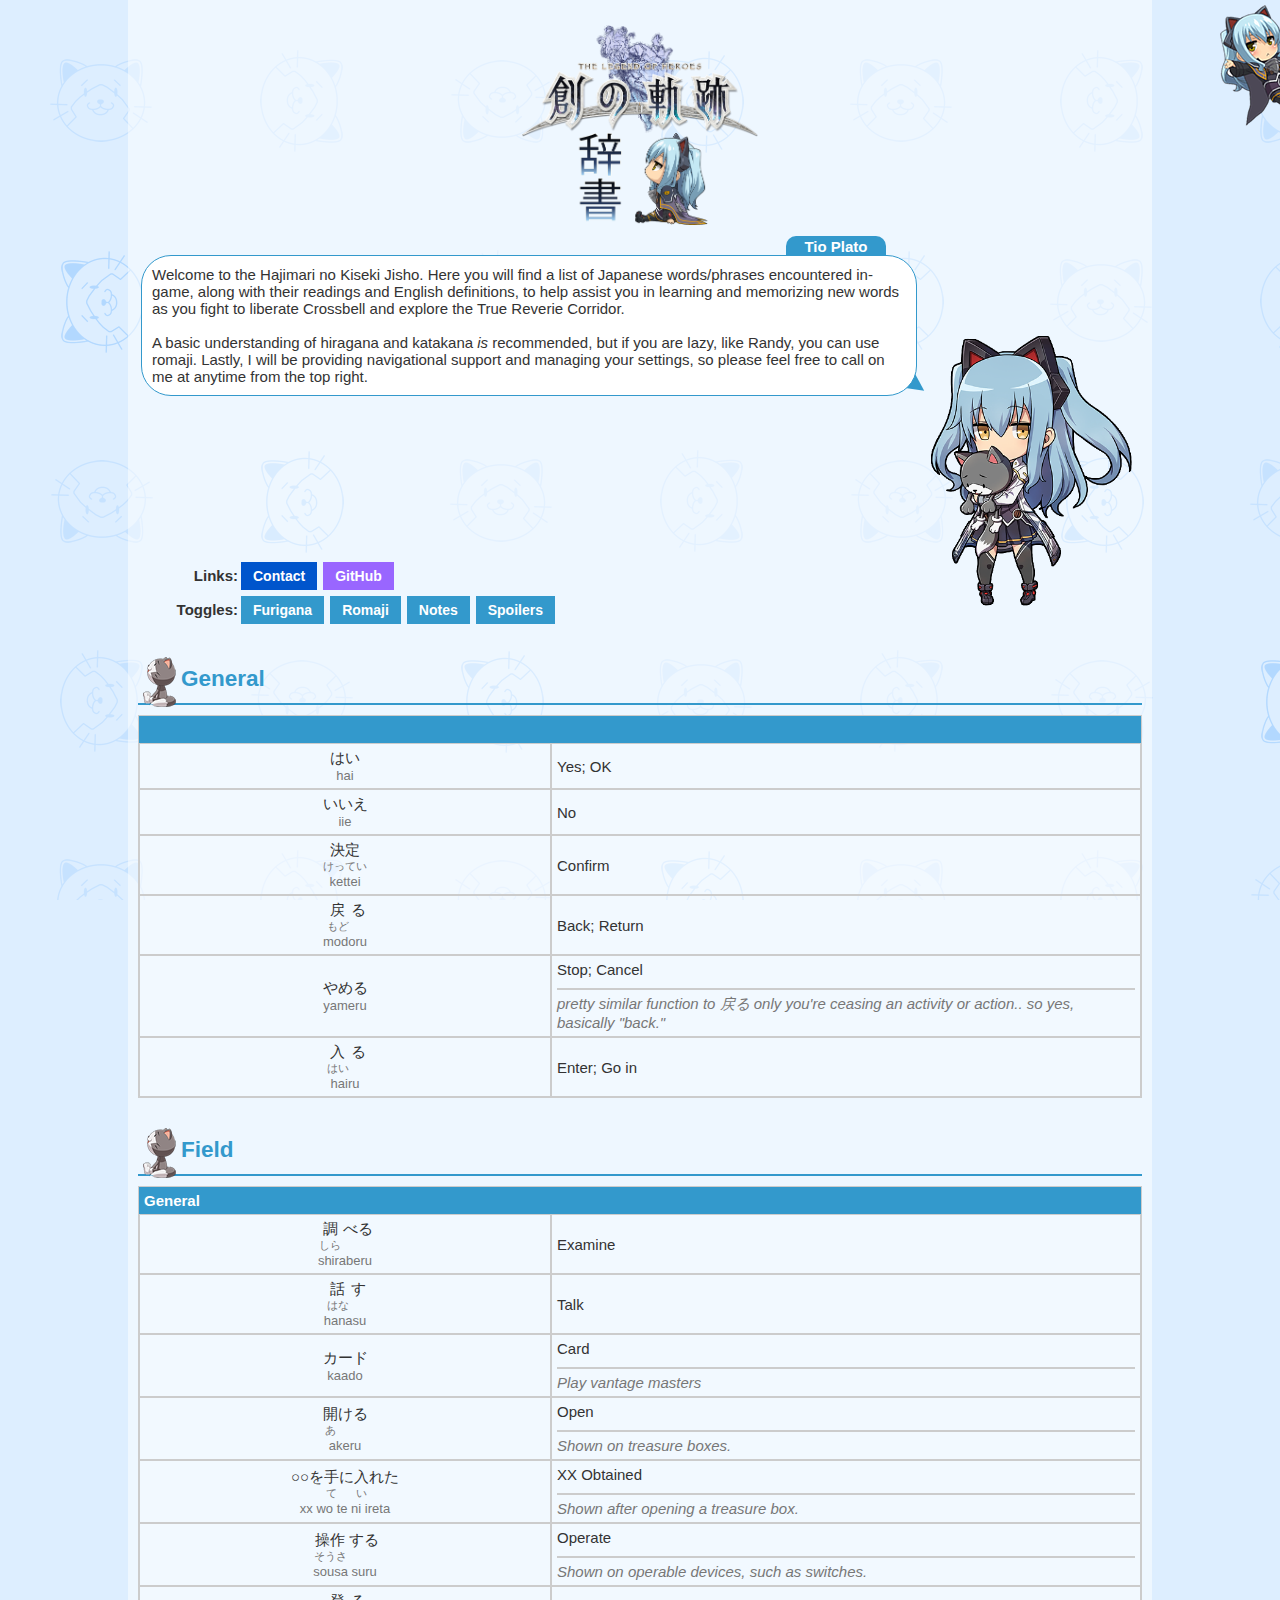
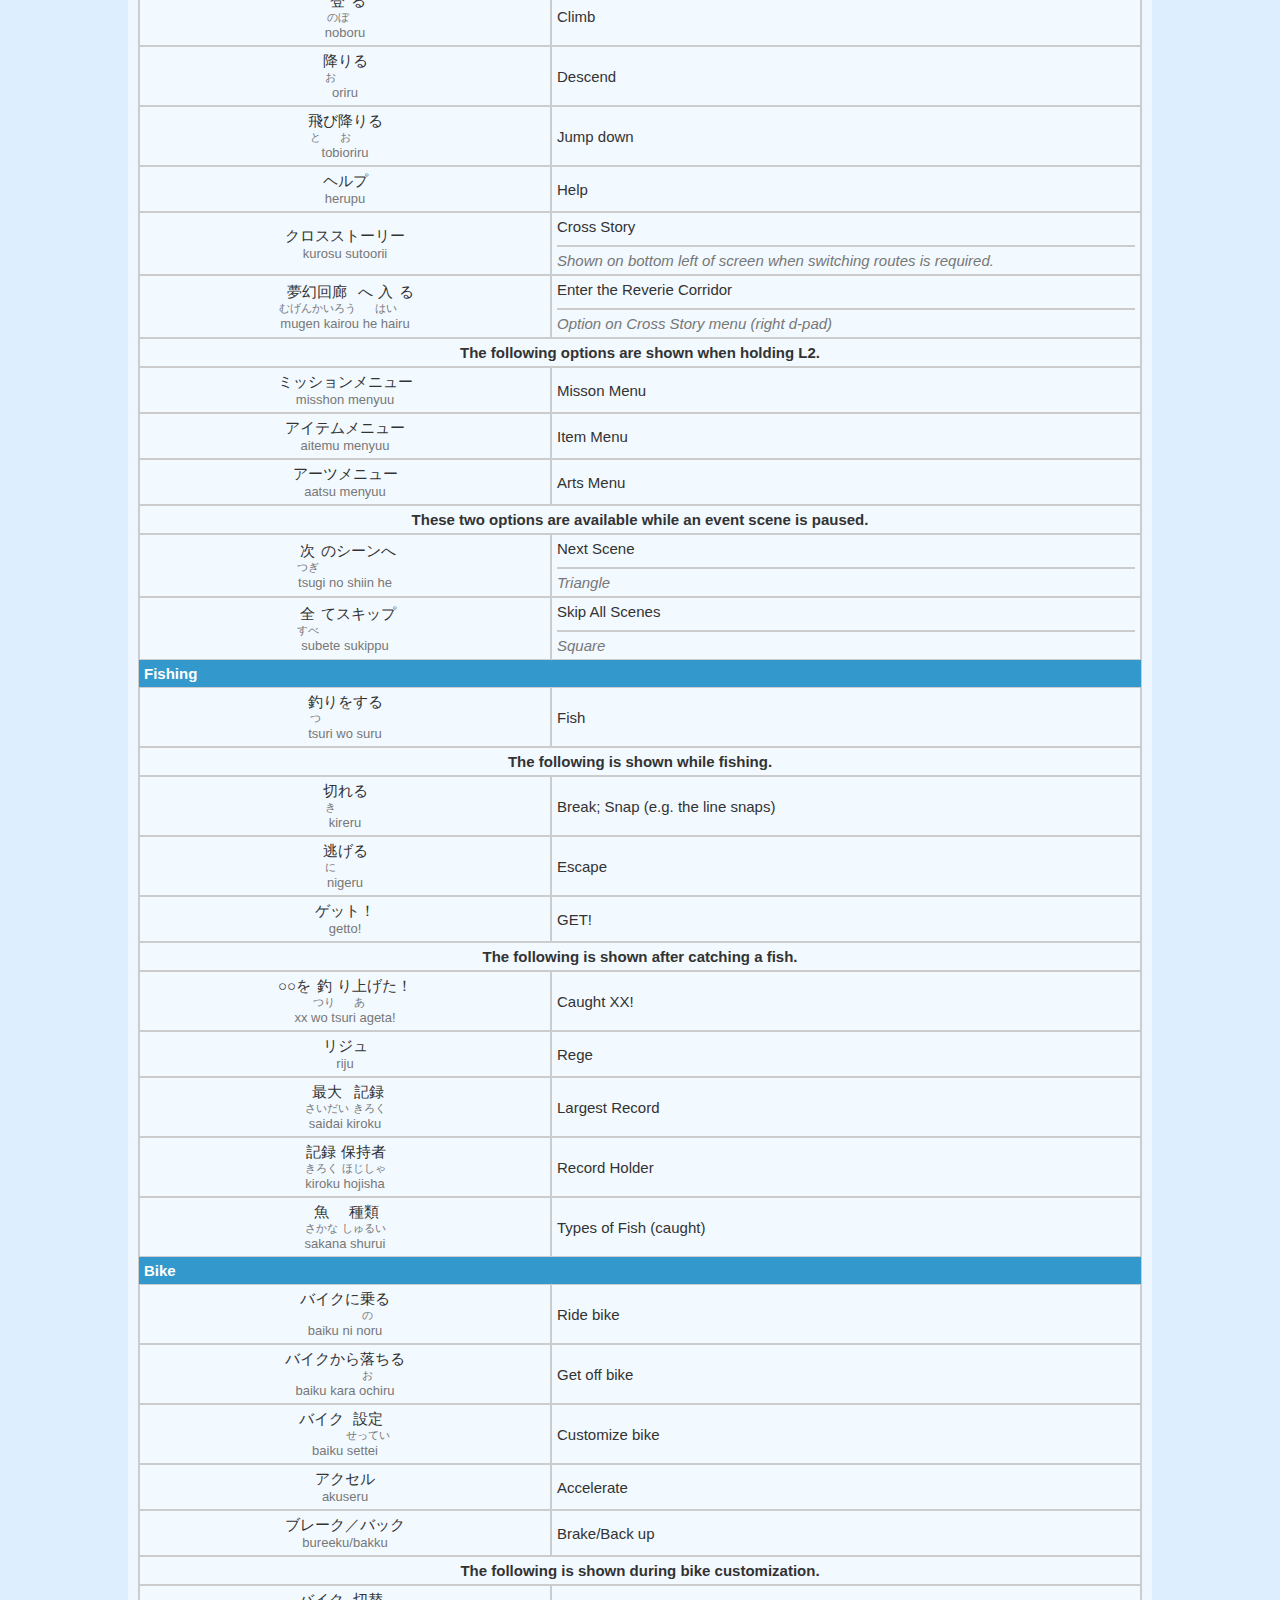
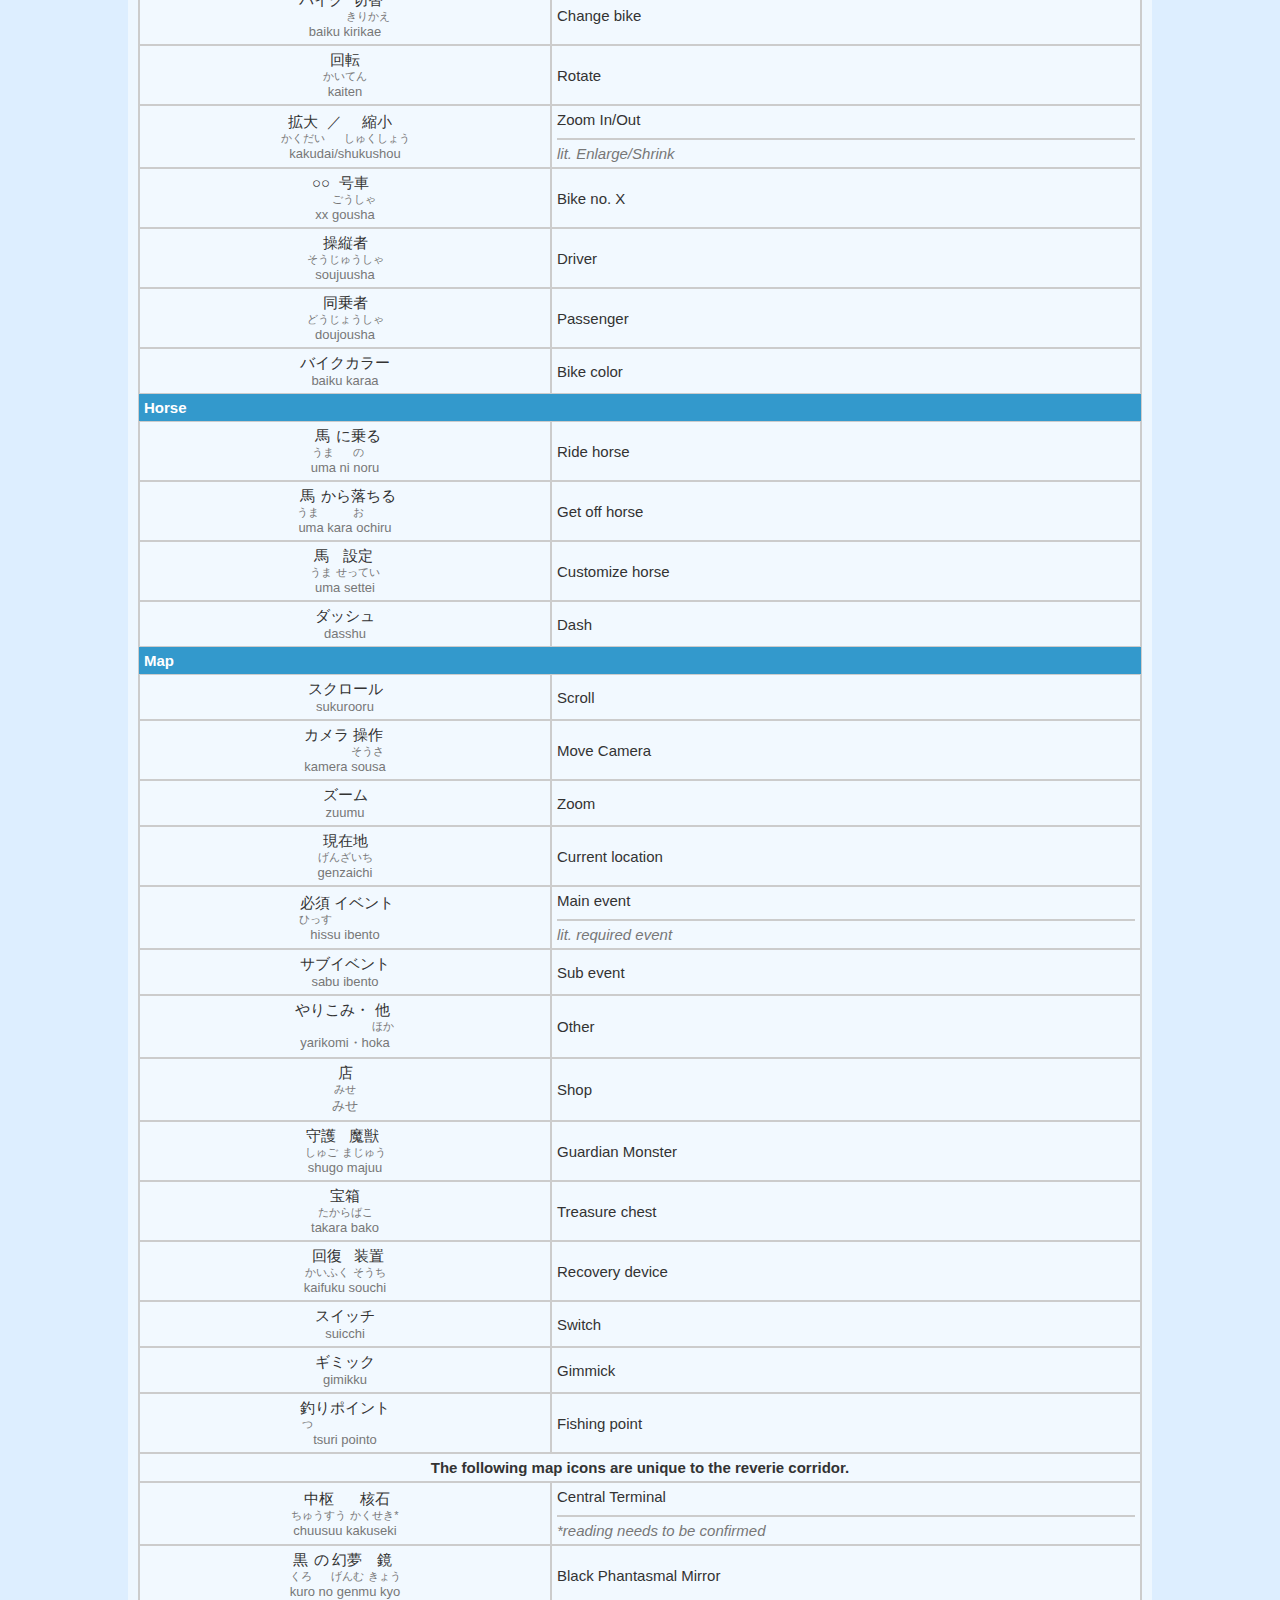
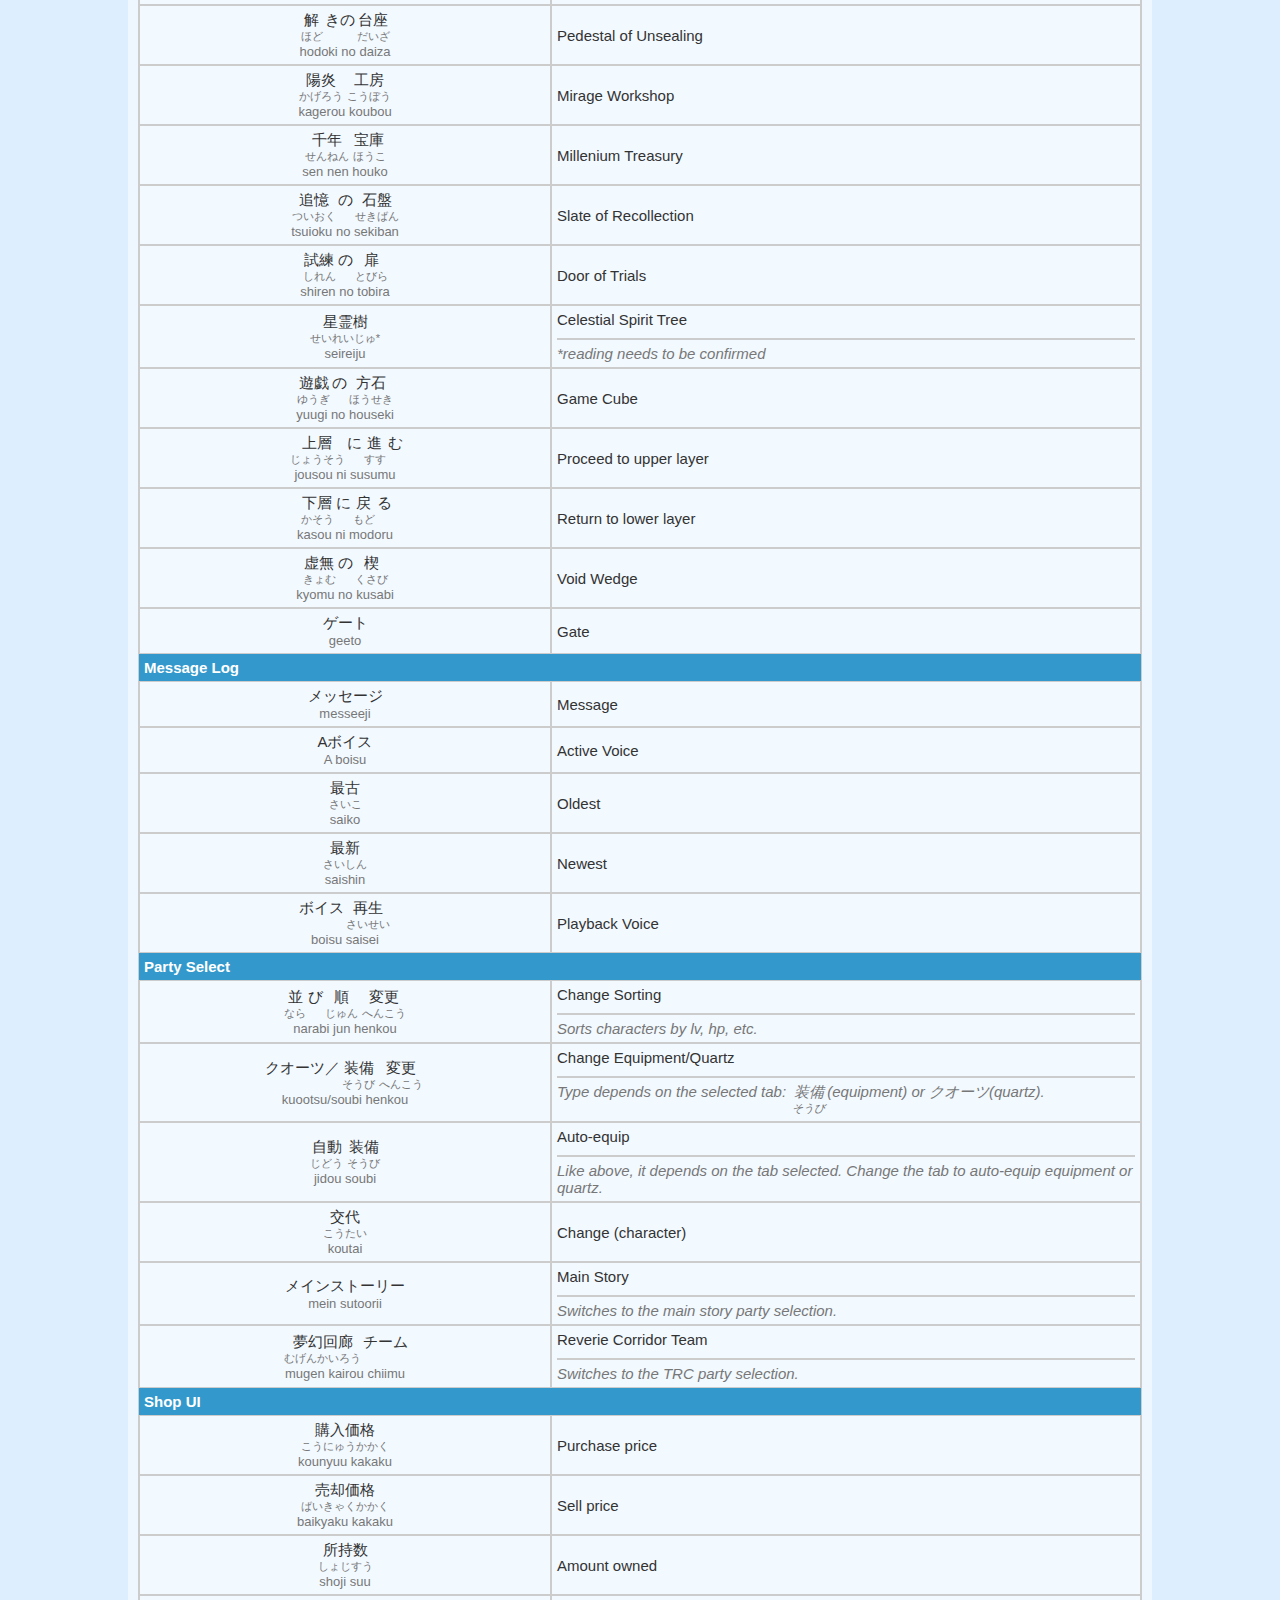
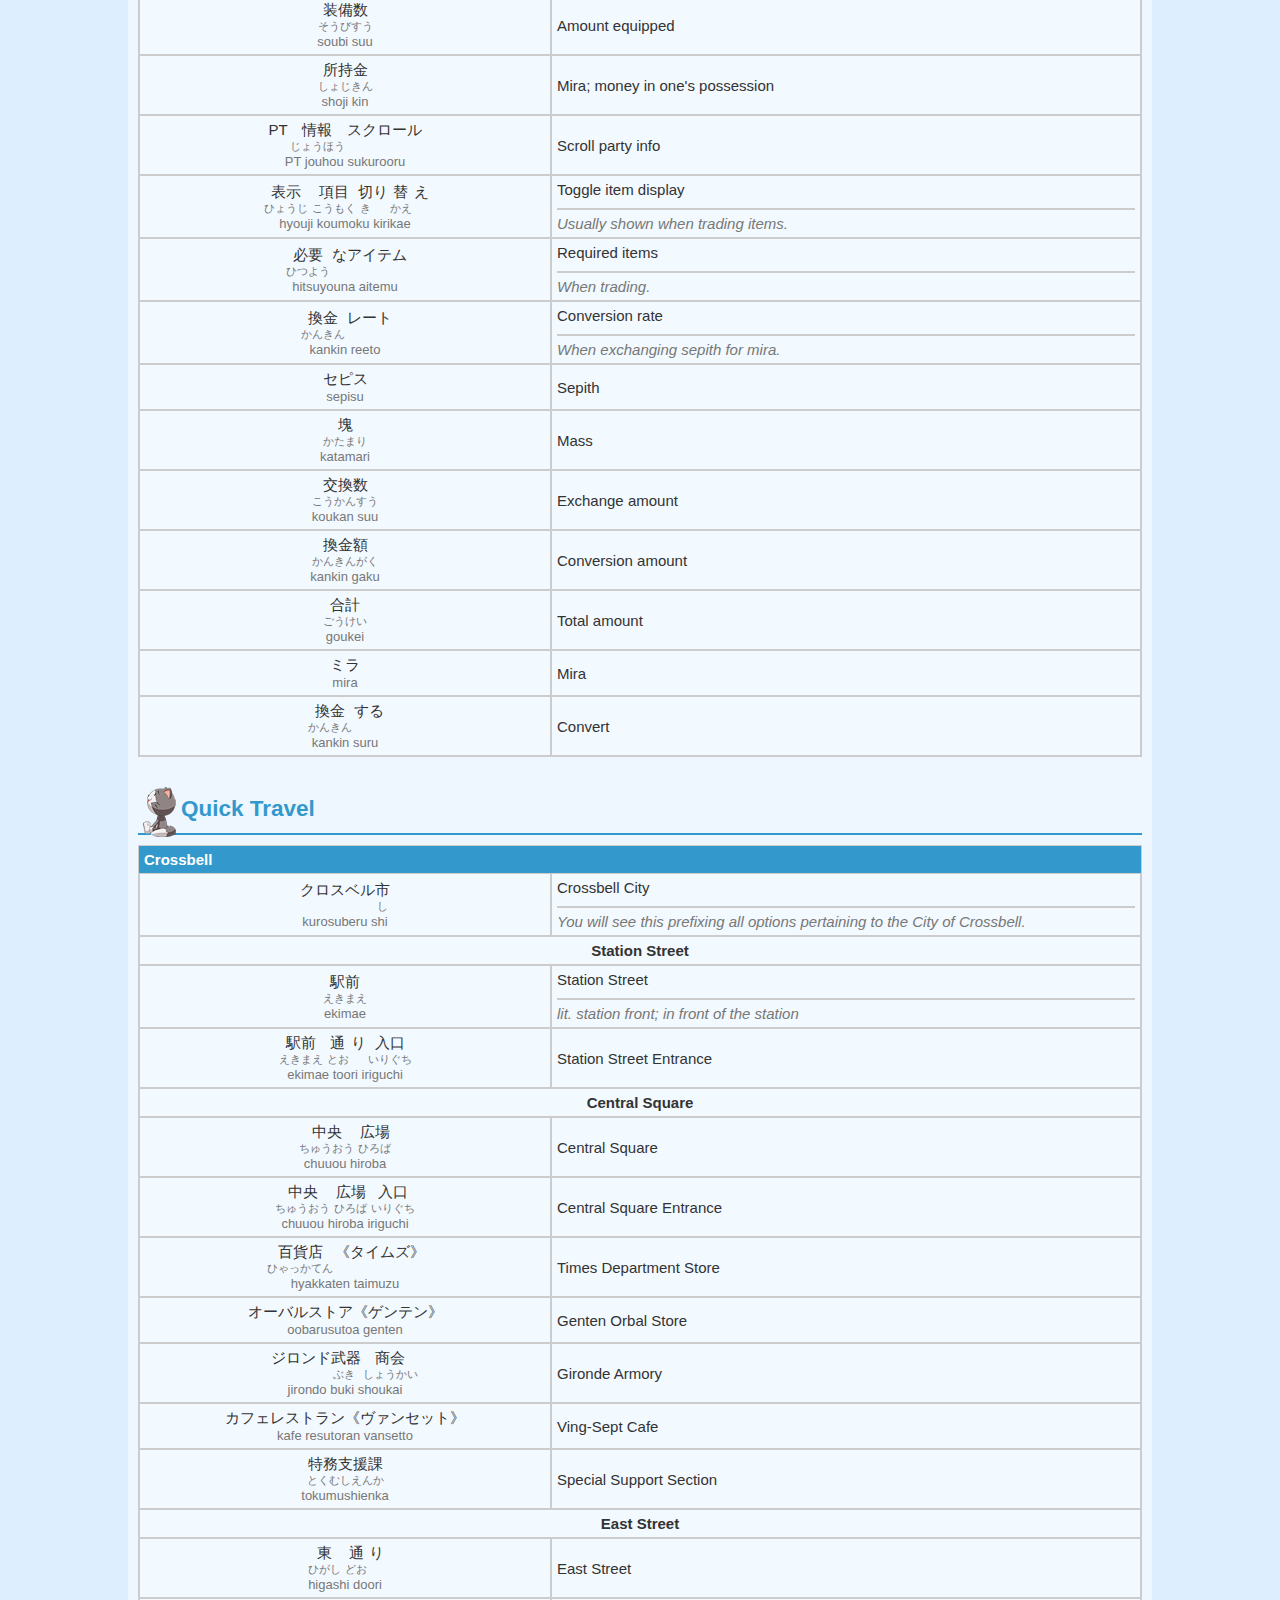
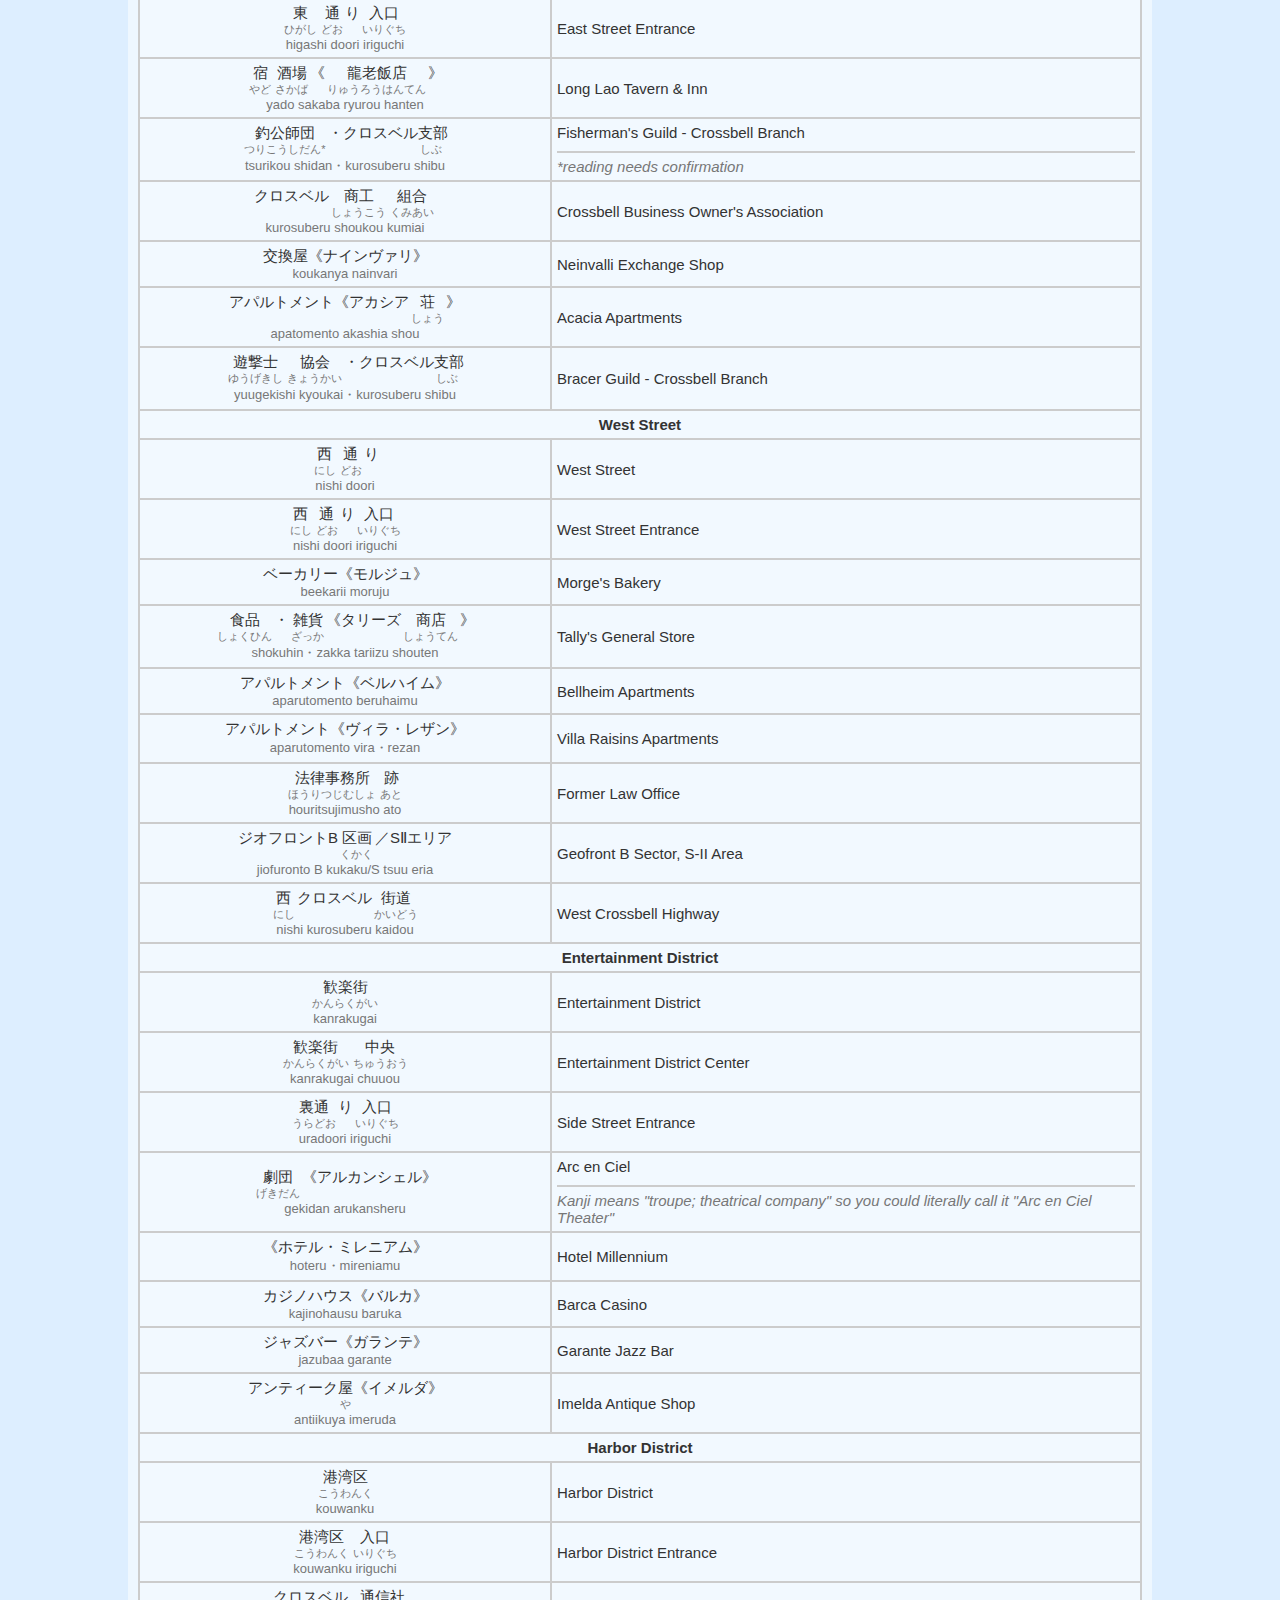
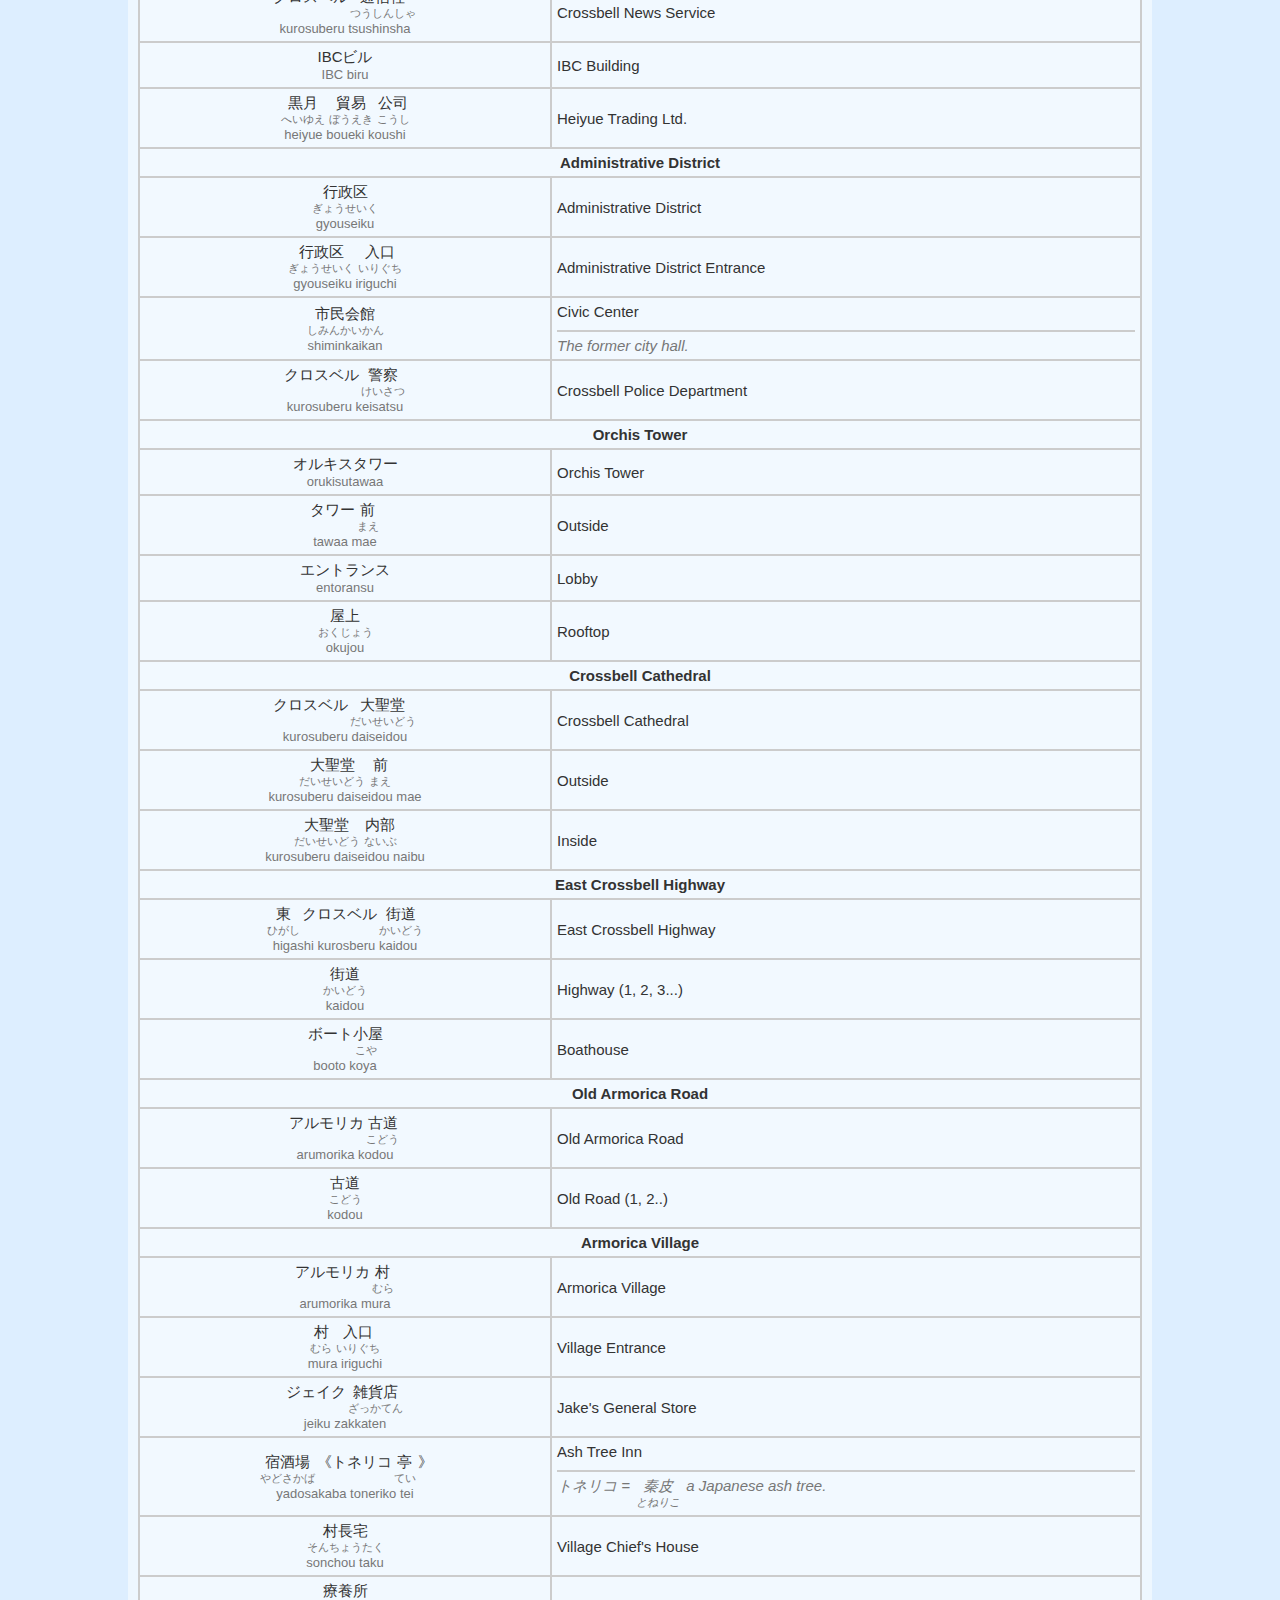
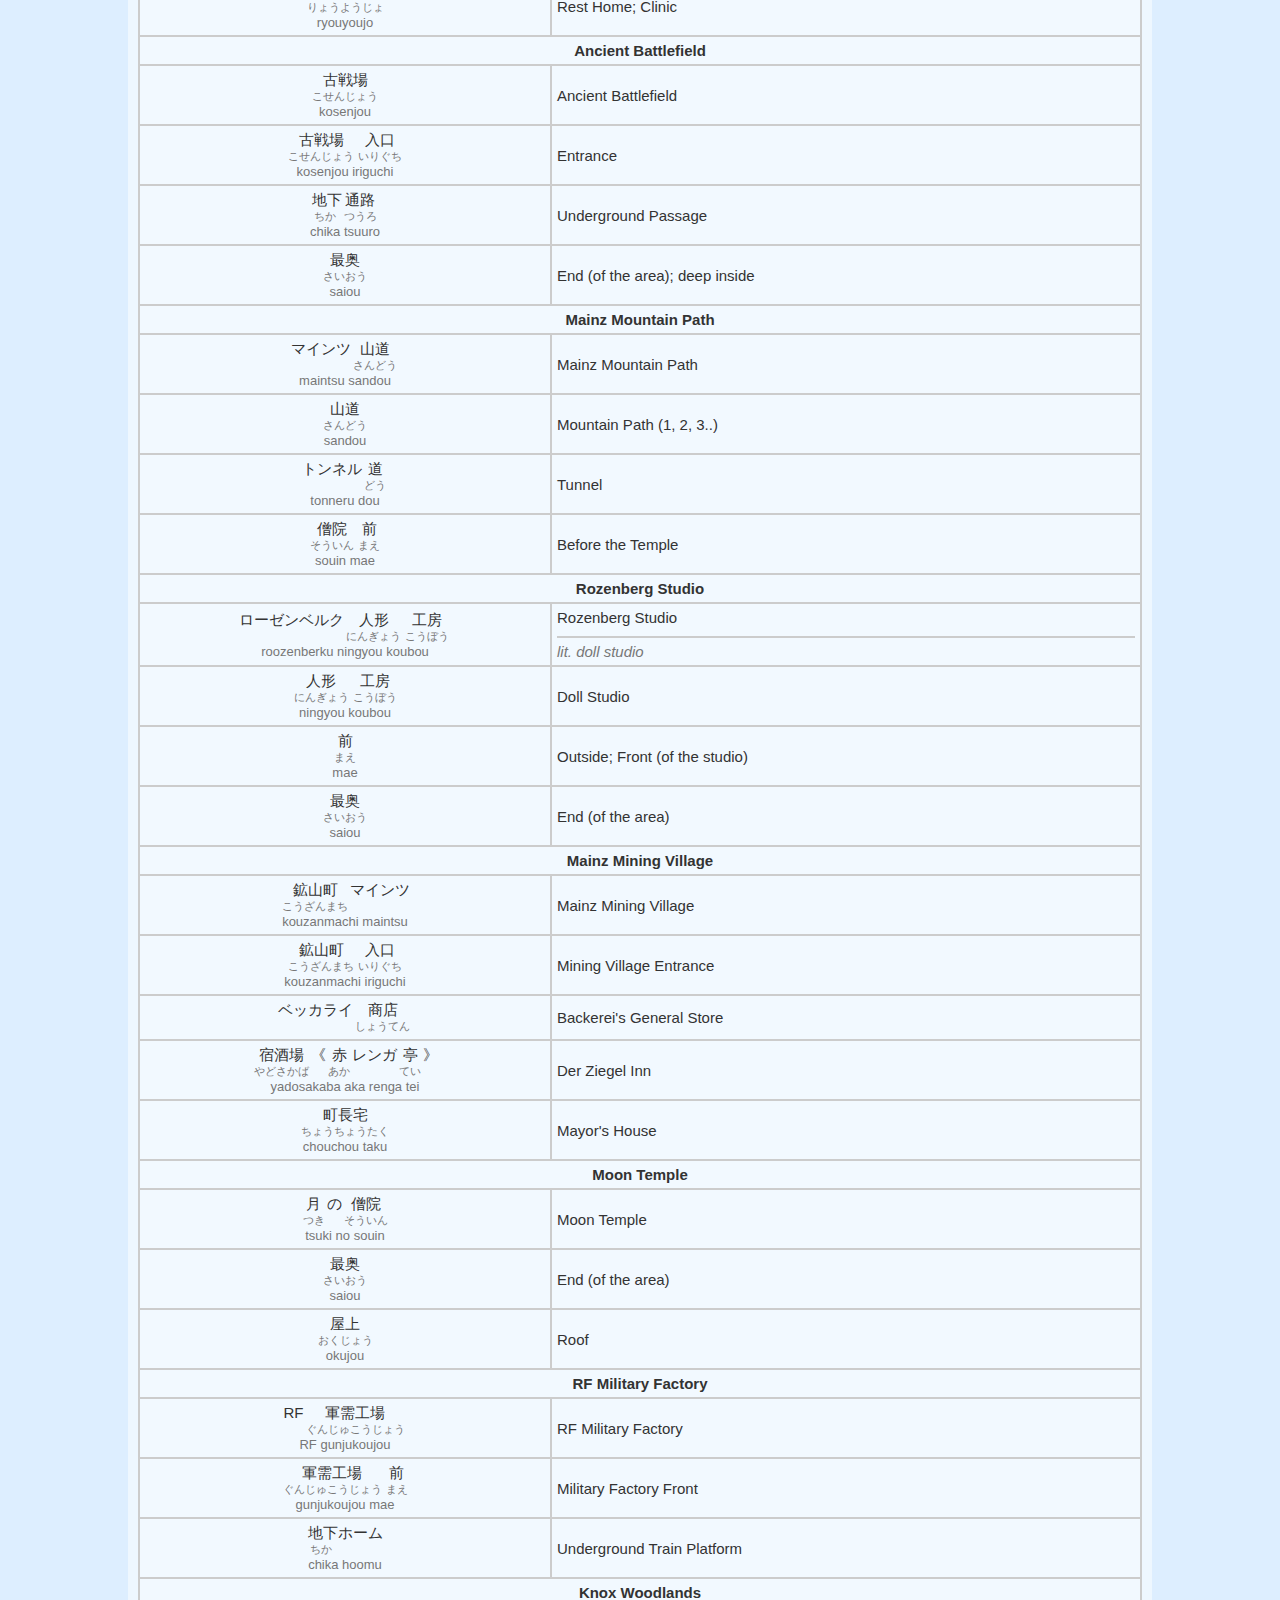
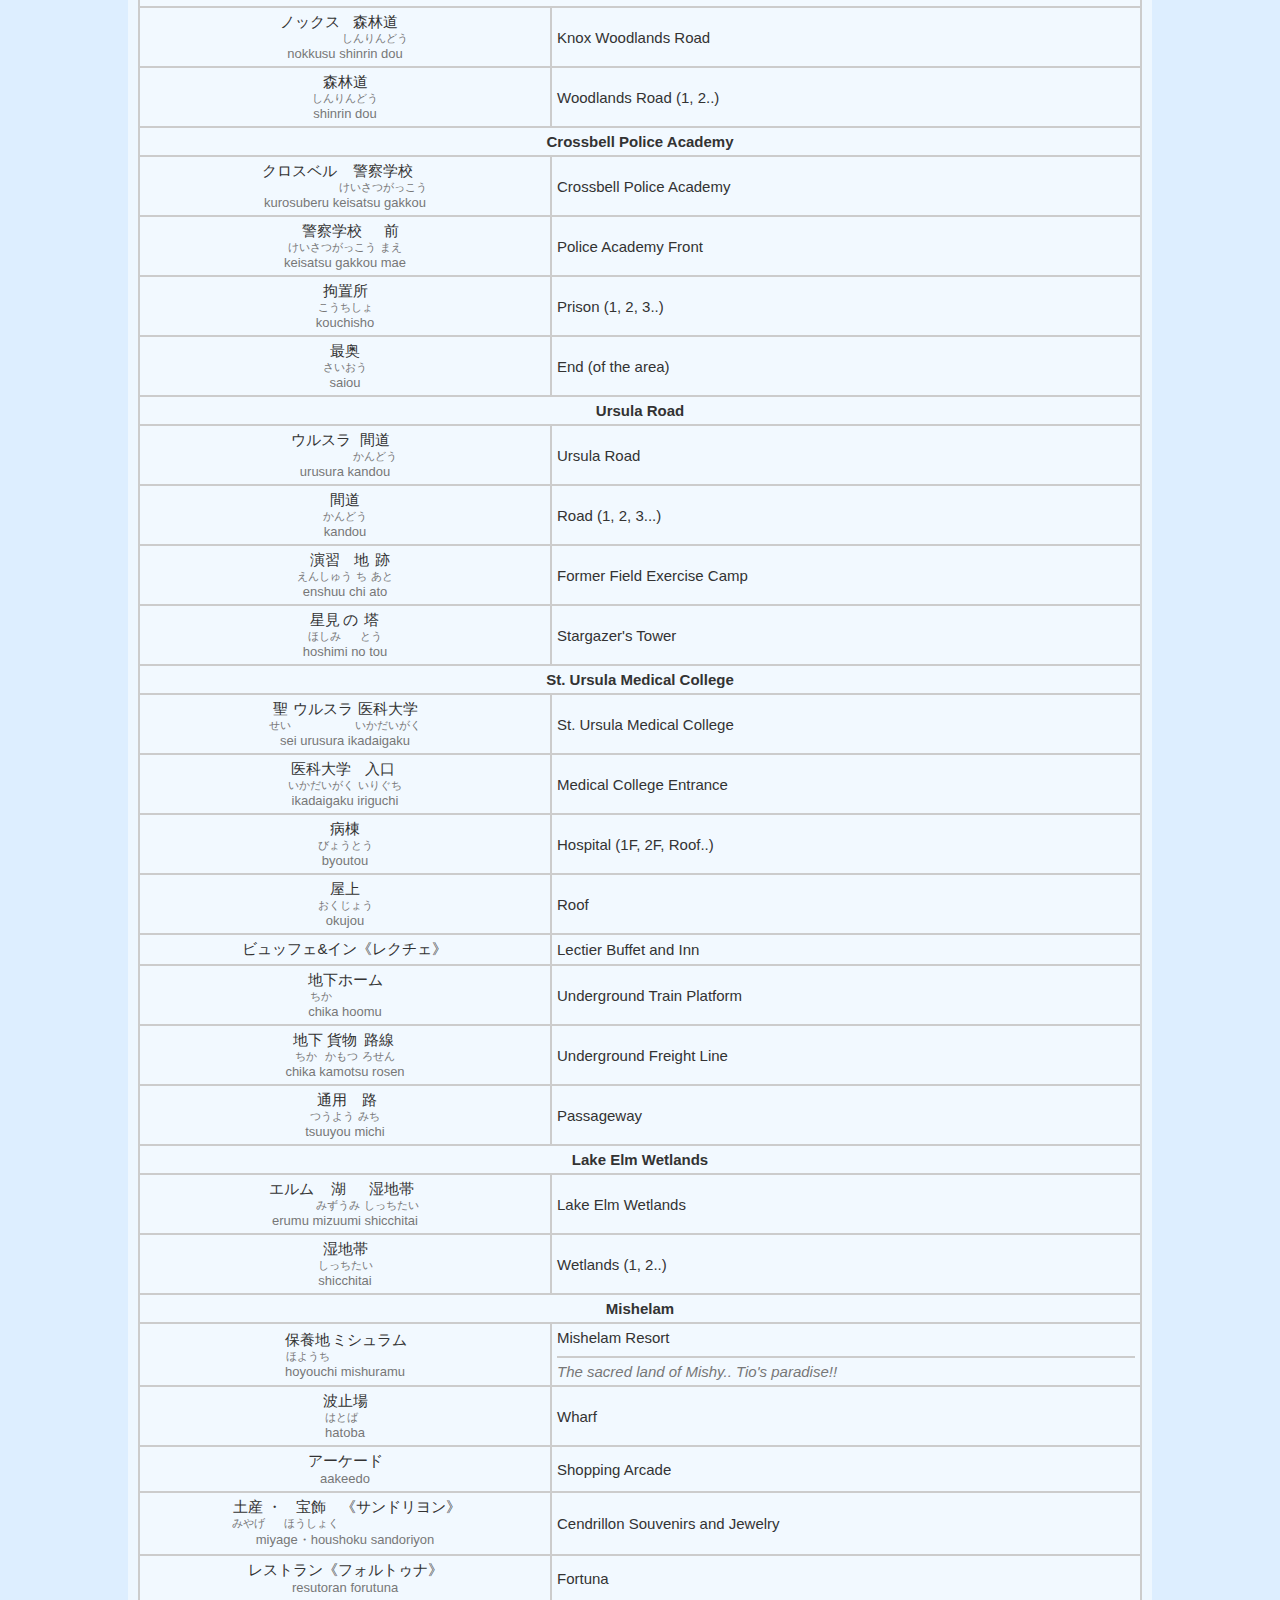
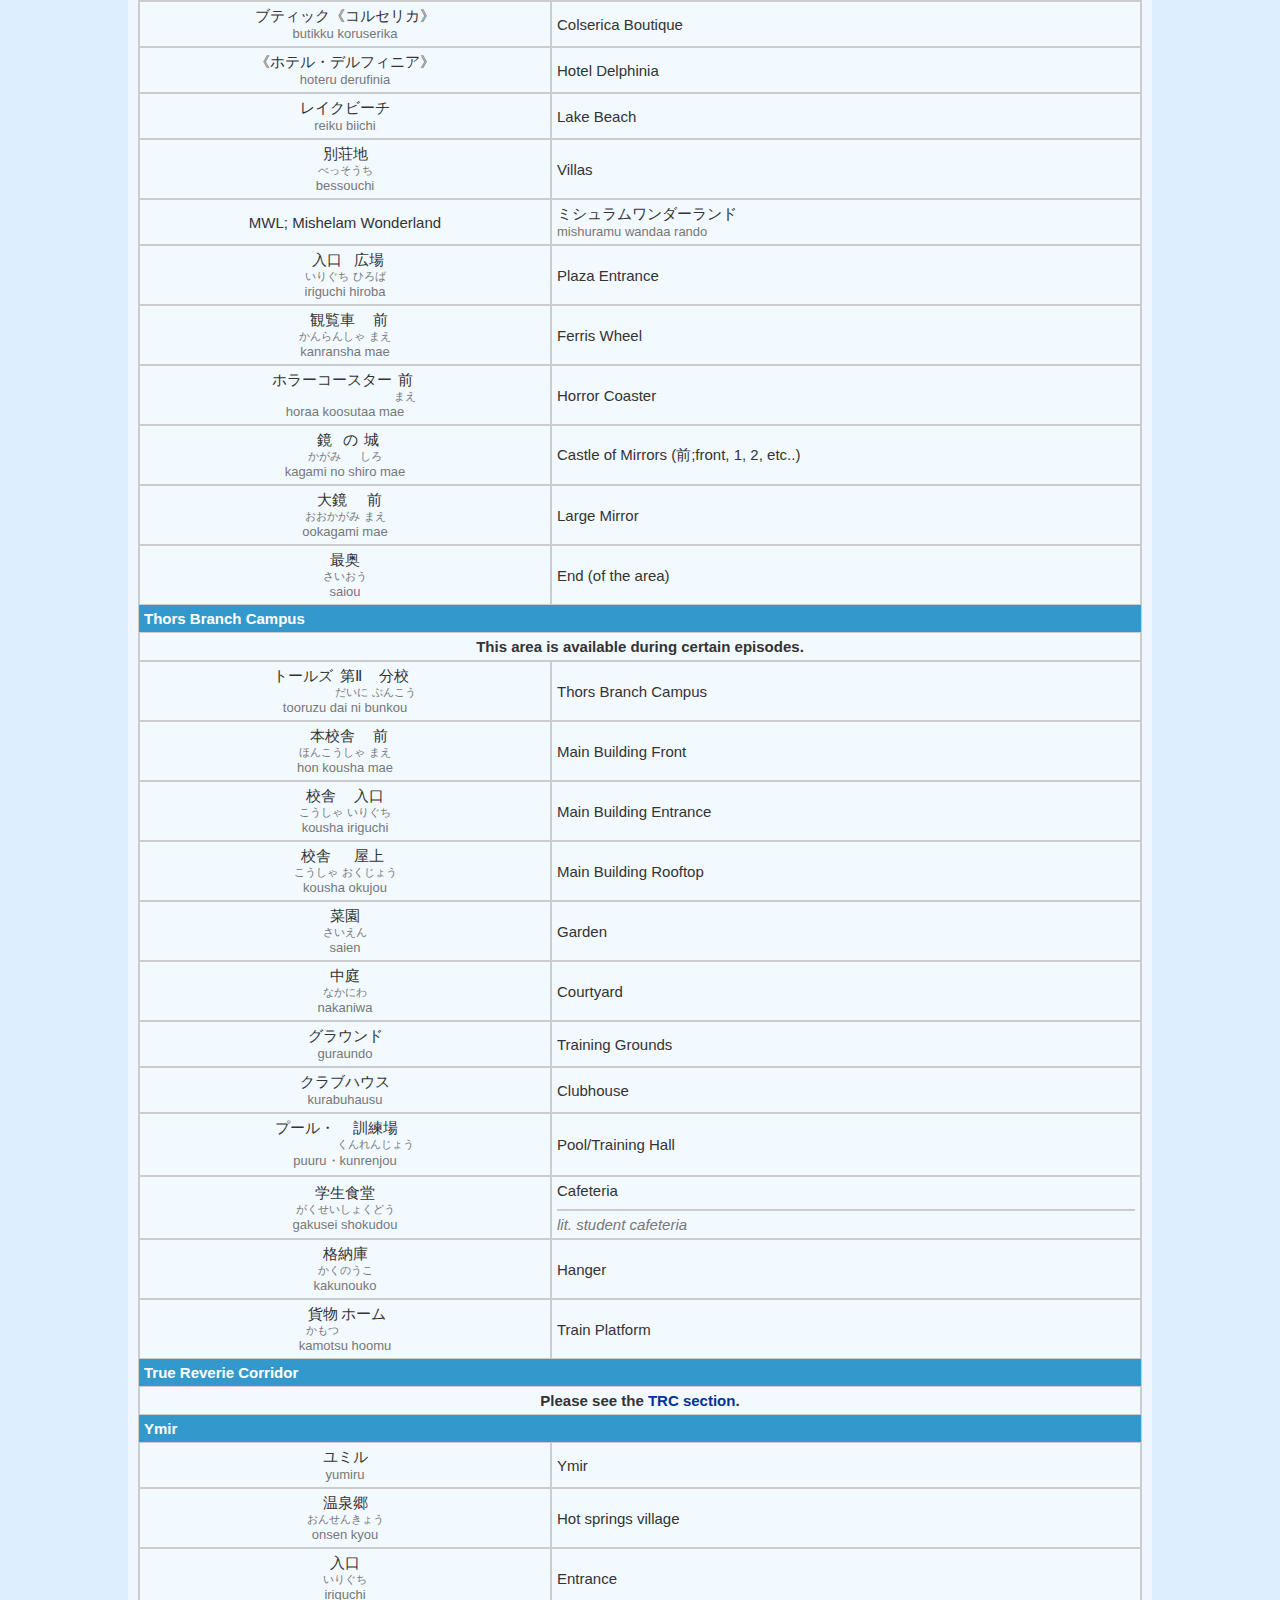
==== commit 1671a01a: "add new terms" ====
--- a/index.html
+++ b/index.html
@@ -55,8 +55,11 @@
           <li><a href="#haji-qtravel"><strong>Quick Travel</strong></a>
             <ul class="sub-group">
               <li><a href="#haji-qtravel-crossbell">Crossbell</a></li>
+              <!--<li><a href="#haji-qtravel-heimdallr">Heimdallr</a></li>-->
+              <!--<li><a href="#haji-qtravel-nord">Nord Highlands</a></li>-->
               <li><a href="#haji-qtravel-thors">Thors Branch Campus</a></li>
               <li><a href="#haji-qtravel-trc">True Reverie Corridor</a></li>
+              <li><a href="#haji-qtravel-ymir">Ymir</a></li>
             </ul>
           </li>
           <li><a href="#haji-dialogue"><strong>Dialogue Options</strong></a>
@@ -222,6 +225,10 @@
             <td>やめる<div class="romaji">yameru</div></td>
             <td>Stop; Cancel<div class="note">pretty similar function to 戻る only you're ceasing an activity or action.. so yes, basically "back."</div></td>
           </tr>
+          <tr>
+            <td><ruby>入<rt>はい</rt></ruby>る<div class="romaji">hairu</div></td>
+            <td>Enter; Go in</div></td>
+          </tr>
         </table>
 
 
@@ -269,6 +276,10 @@
             <td>Help</td>
           </tr>
           <tr>
+            <td>クロスストーリー<div class="romaji">kurosu sutoorii</div></td>
+            <td>Cross Story<div class="note">Shown on bottom left of screen when switching routes is required.</div></td>
+          </tr>
+          <tr>
             <td><ruby>夢幻回廊<rt>むげんかいろう</rt></ruby>へ<ruby>入<rt>はい</rt></ruby>る<div class="romaji">mugen kairou he hairu</div></td>
             <td>Enter the Reverie Corridor<div class="note">Option on Cross Story menu (right d-pad)</div></td>
           </tr>
@@ -645,9 +656,6 @@
         
         <h2 id="haji-qtravel">Quick Travel</h2>
         <table>
-          <tr class="dialogue-row">
-            <td colspan="2">Not all locations are currently available. I will expand this when I do NG+.</td>
-          </tr>
           <th id="haji-qtravel-crossbell" colspan="2">Crossbell</th>
           <tr>
             <td>クロスベル<ruby>市<rt>し</rt></ruby><div class="romaji">kurosuberu shi</div></td>
@@ -1205,6 +1213,18 @@
             <td>End (of the area)</td>
           </tr>
         
+          <!--TODO:<th id="haji-qtravel-heimdallr" colspan="2">Heimdallr</th>
+          <tr>
+            <td><div class="romaji"></div></td>
+            <td></td>
+          </tr>-->
+        
+          <!--TODO:<th id="haji-qtravel-nord" colspan="2">Nord Highlands</th>
+          <tr>
+            <td><div class="romaji"></div></td>
+            <td></td>
+          </tr>-->
+        
           <th id="haji-qtravel-thors" colspan="2">Thors Branch Campus</th>
           <tr class="dialogue-row">
             <td colspan="2">This area is available during certain episodes.</td>
@@ -1261,6 +1281,48 @@
           <th id="haji-qtravel-trc" colspan="2">True Reverie Corridor</th>
           <tr class="dialogue-row">
             <td colspan="2">Please see the <a href="#haji-trc">TRC section</a>.</td>
+          </tr>
+        
+          <th id="haji-qtravel-ymir" colspan="2">Ymir</th>
+          <tr>
+            <td>ユミル<div class="romaji">yumiru</div></td>
+            <td>Ymir</td>
+          </tr>
+          <tr>
+            <td><ruby>温泉郷<rt>おんせんきょう</rt></ruby><div class="romaji">onsen kyou</div></td>
+            <td>Hot springs village</td>
+          </tr>
+          <tr>
+            <td><ruby>入口<rt>いりぐち</rt></ruby><div class="romaji">iriguchi</div></td>
+            <td>Entrance</td>
+          </tr>
+          <tr>
+            <td><ruby>七耀<rt>しちよう</rt></ruby><ruby>教会<rt>きょうかい</rt></ruby>・ユミル<ruby>礼拝堂<rt>れいはいどう</rt></ruby><div class="romaji">shichiyou kyoukai・yumiru reihaidou</div></td>
+            <td>Septian Church - Ymir Chapel</td>
+          </tr>
+          <tr>
+            <td><ruby>雑貨<rt>ざっか</rt></ruby>・<ruby>土産物<rt>みやげもの</rt></ruby>《<ruby>千鳥<rt>ちどり</rt></ruby>》<div class="romaji">zakka・miyagemono chidori</div></td>
+            <td>Plover General Goods &amp; Souvenirs</td>
+          </tr>
+          <tr>
+            <td><ruby>宿酒場<rt>やどさかば</rt></ruby>《<ruby>木霊<rt>こだま</rt></ruby><ruby>亭<rt>てい</rt></ruby>》<div class="romaji">yadosakaba kodama</div></td>
+            <td>Valley's Echo Inn</td>
+          </tr>
+          <tr>
+            <td>シュバルツァー<ruby>男爵<rt>だんしゃく</rt></ruby><ruby>邸<rt>やしき</rt></ruby><div class="romaji">shubarutsuaa danshaku yashiki</div></td>
+            <td>Baron Schwarzer's Mansion</td>
+          </tr>
+          <tr>
+            <td><ruby>民家<rt>みんか</rt></ruby><div class="romaji">minka</div></td>
+            <td>Private Residence</td>
+          </tr>
+          <tr>
+            <td>ユミル<ruby>渓谷<rt>けいこく</rt></ruby><ruby>道<rt>どう</rt></ruby><div class="romaji">yumiru keikoku dou</div></td>
+            <td>Ymir Valley</td>
+          </tr>
+          <tr>
+            <td>アイゼンガルド<ruby>連峰<rt>れんぽう</rt></ruby><div class="romaji">aizengarudo renpou</div></td>
+            <td>Eisengard Range</td>
           </tr>
         </table>
 
@@ -1400,6 +1462,10 @@
           <tr>
             <td><ruby>戦<rt>たたか</rt></ruby>う<div class="romaji">tatakau</div></td>
             <td>Fight<div class="note">Option during TRC boss floors.</div></td>
+          </tr>
+          <tr>
+            <td>この／その<ruby>場<rt>ば</rt></ruby>を<ruby>離<rt>はな</rt></ruby>れる<div class="romaji">kono/sono ba wo hanareru</div></td>
+            <td>Leave<div class="note">Usually seen as an option for points of no return; doesn't progress the story when chosen.</div></td>
           </tr>
           <tr>
             <td><ruby>先<rt>さき</rt></ruby>に<ruby>進<rt>すす</rt></ruby>む<div class="romaji">saki ni susumu</div></td>
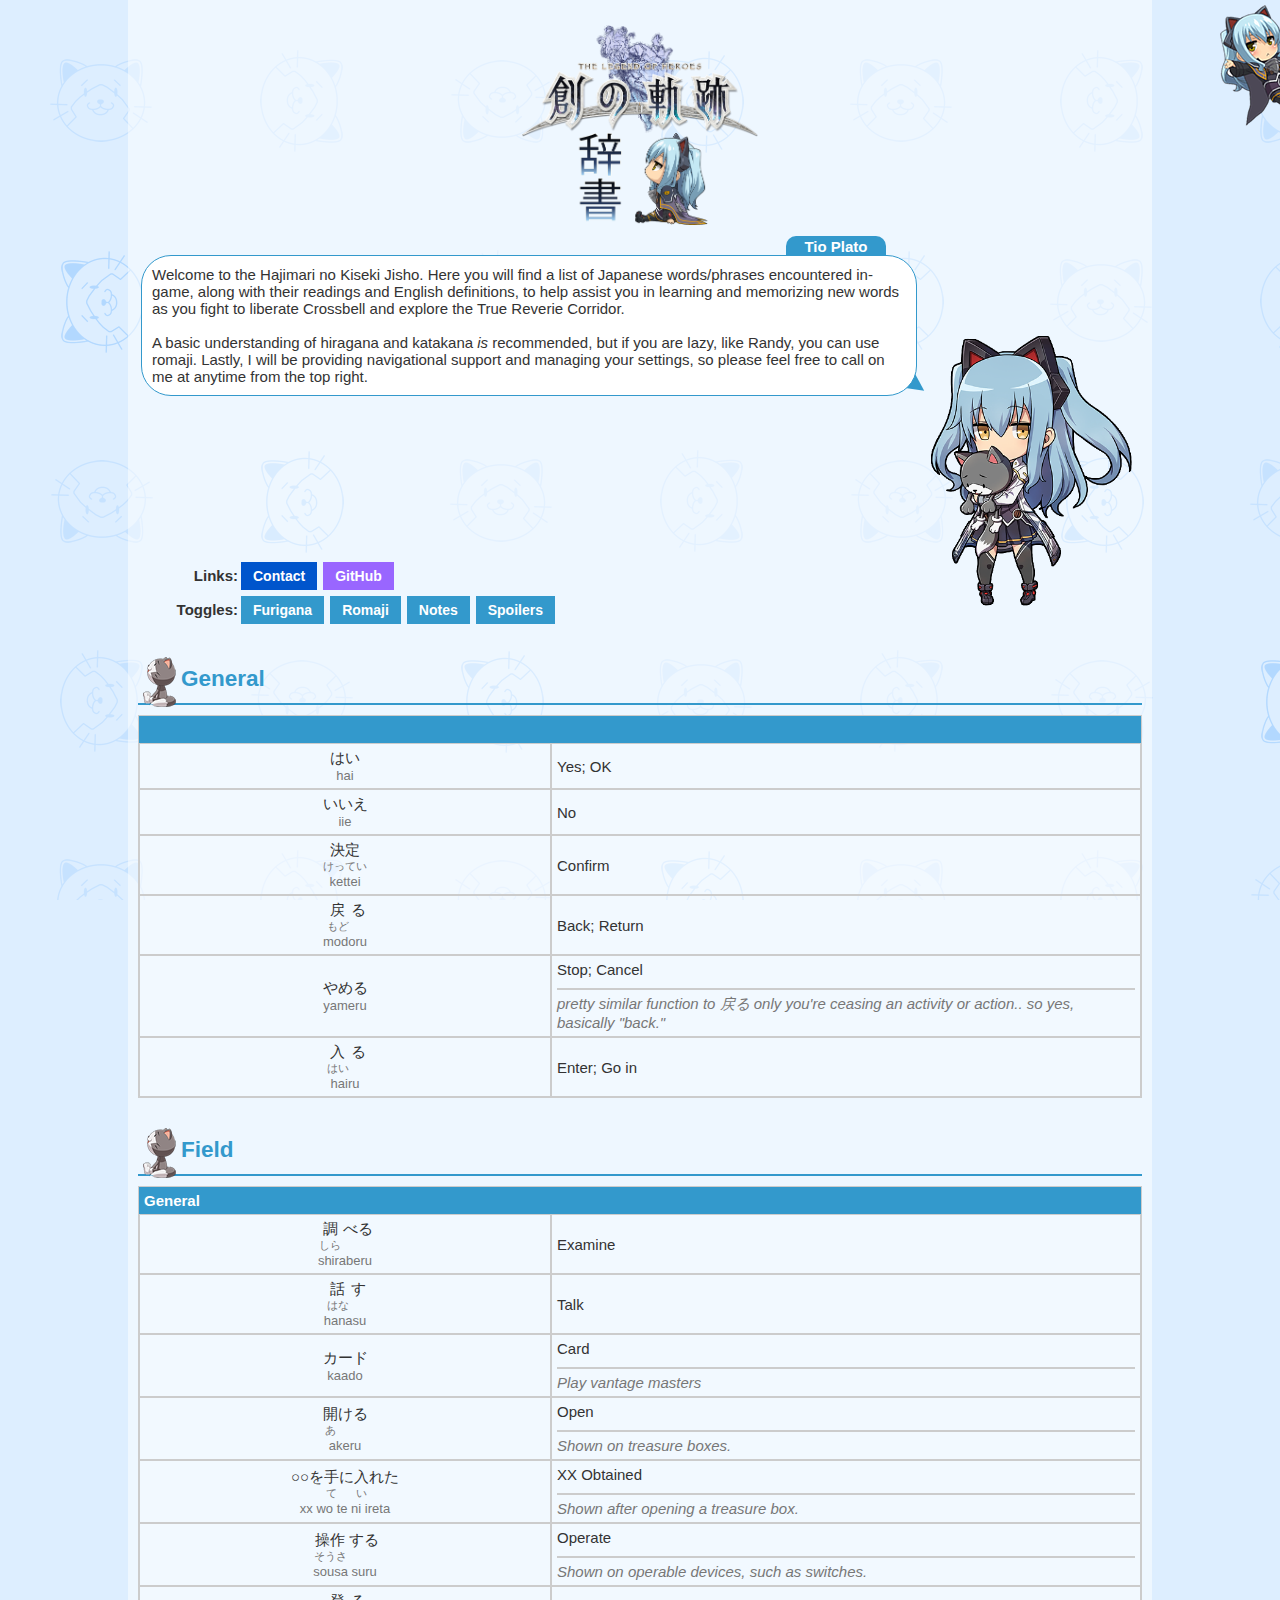
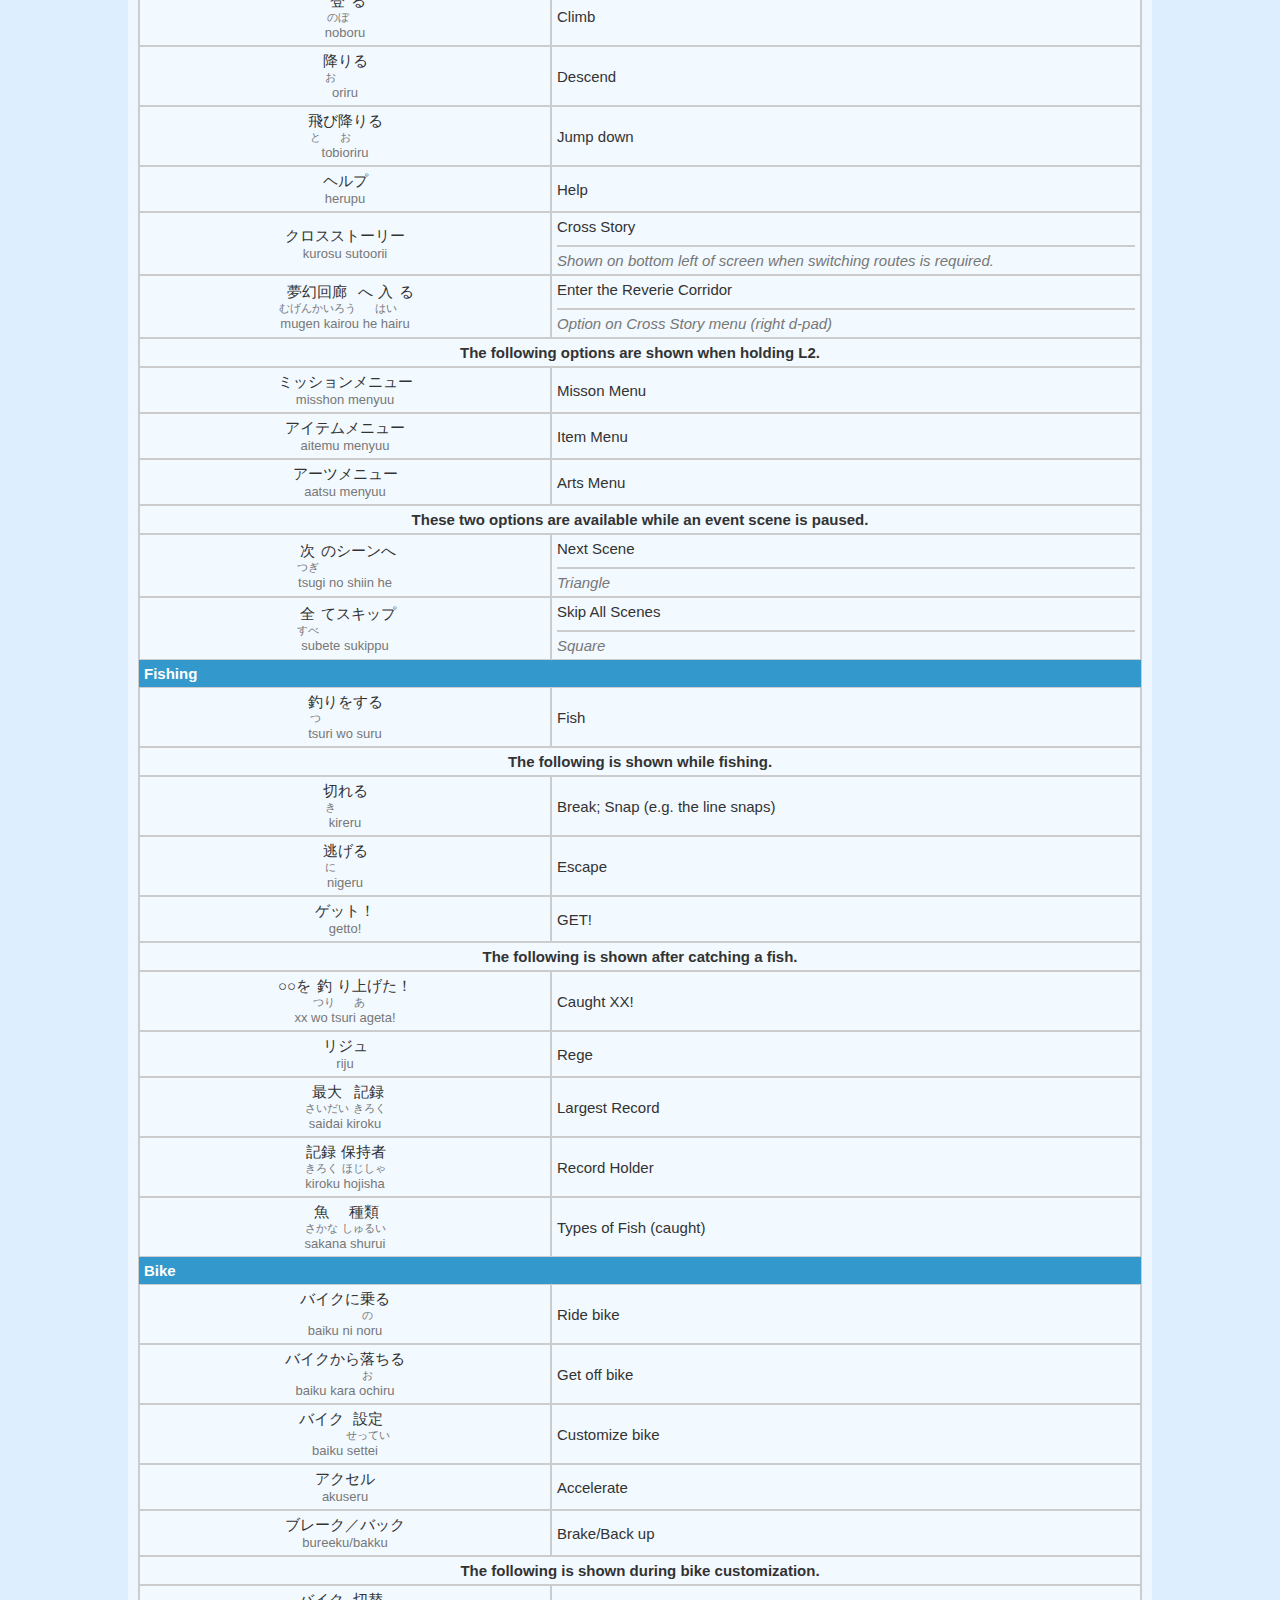
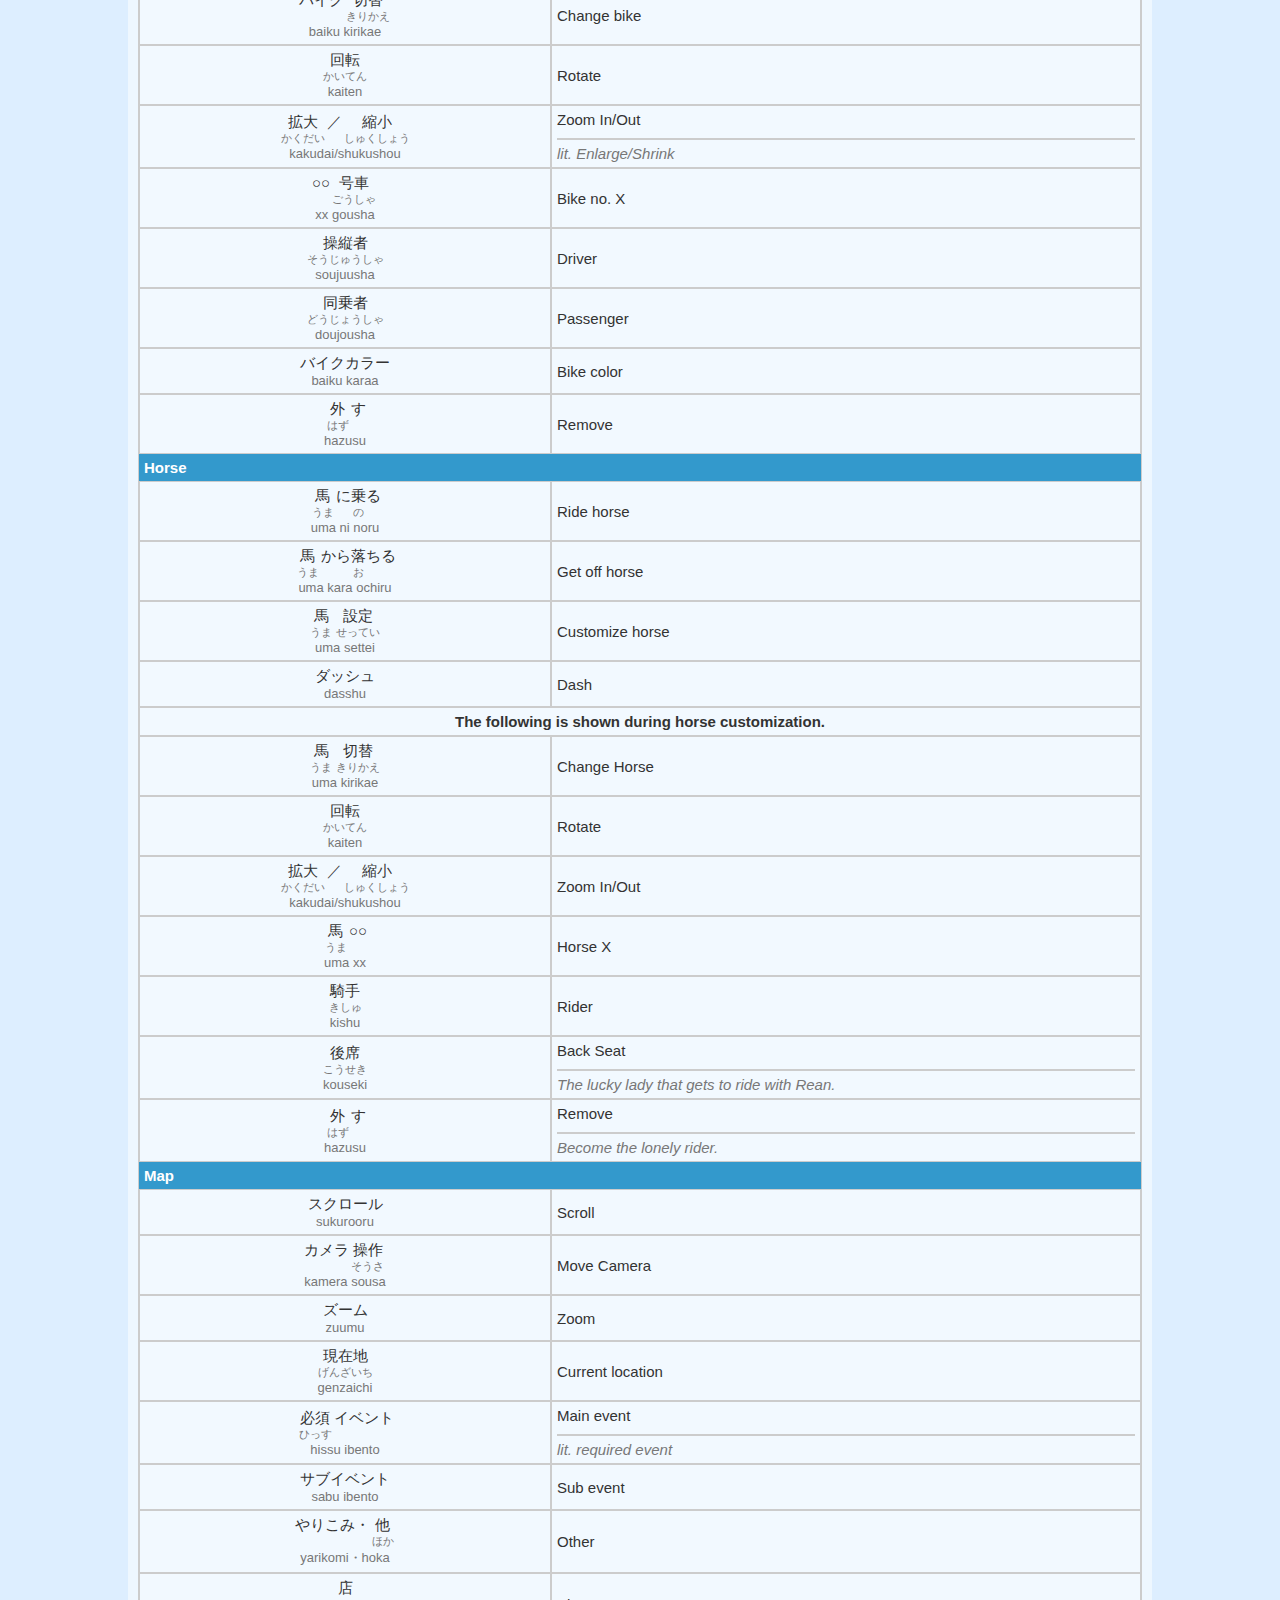
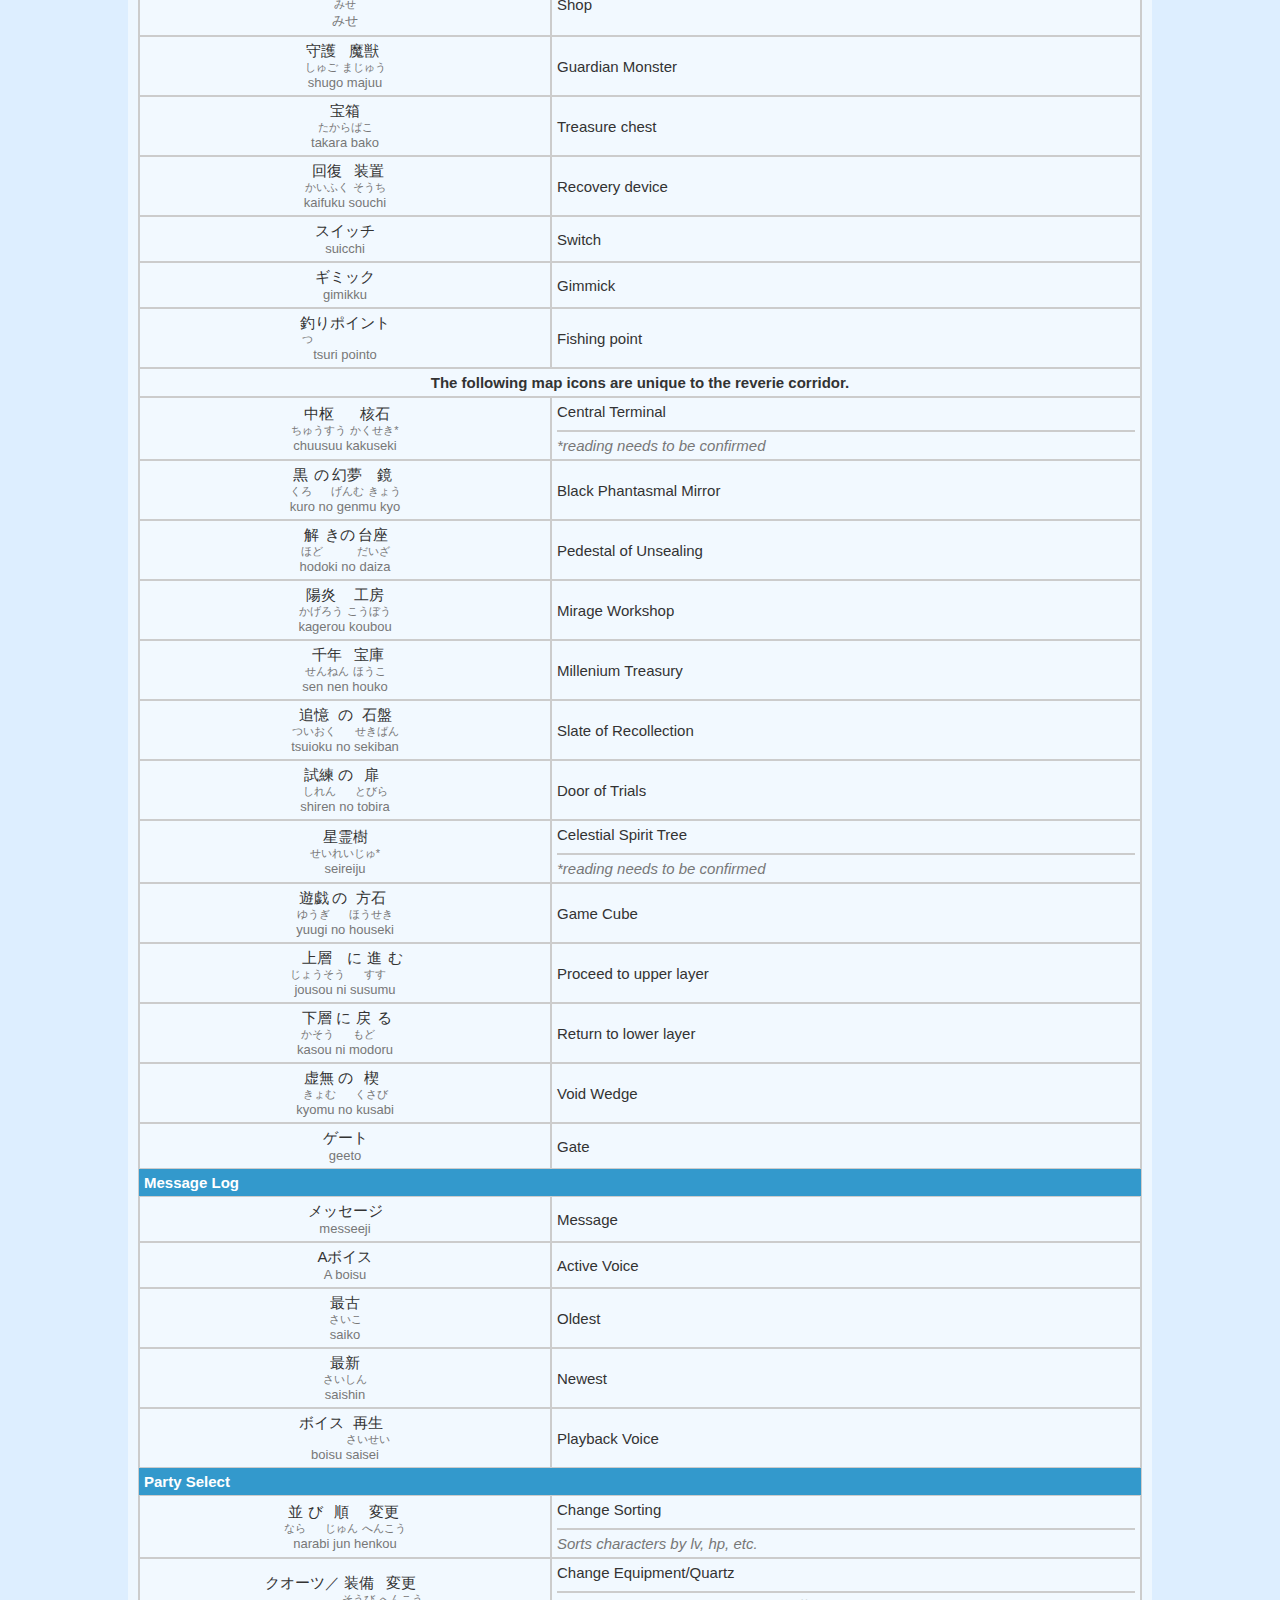
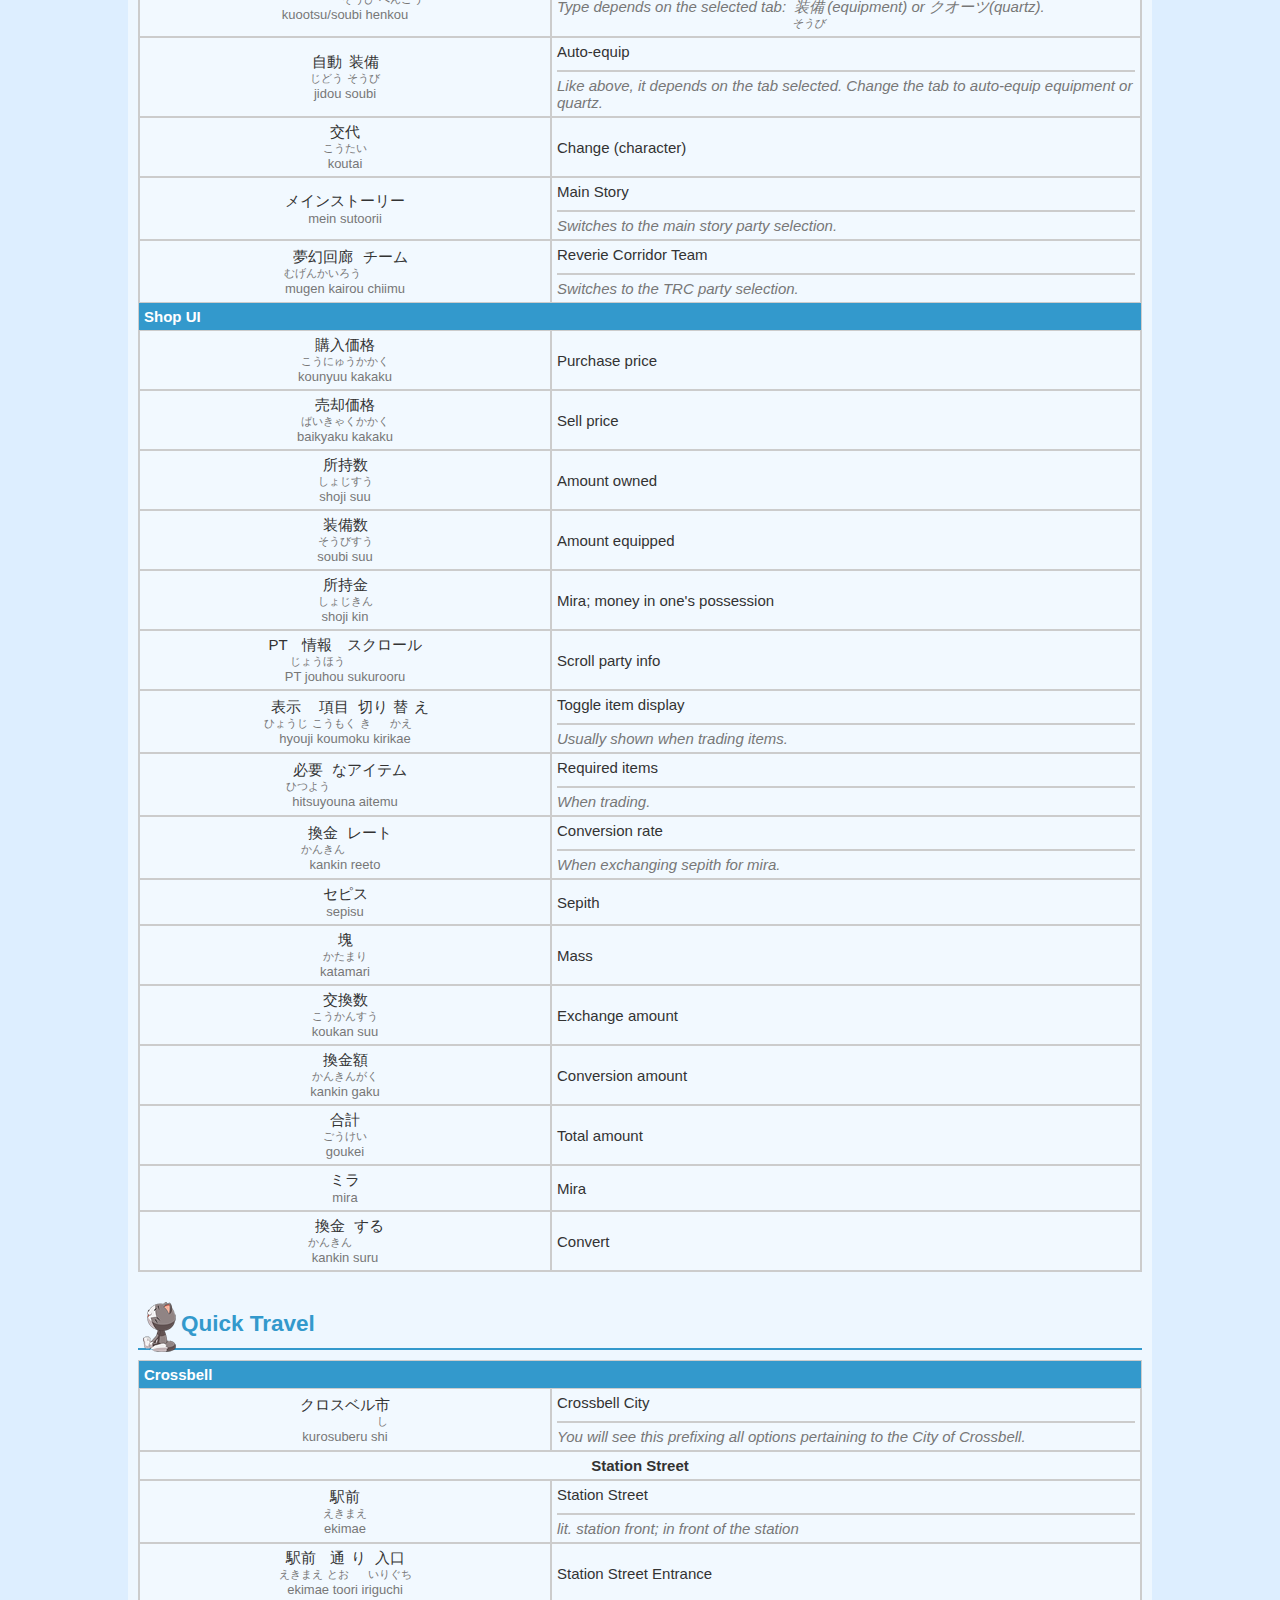
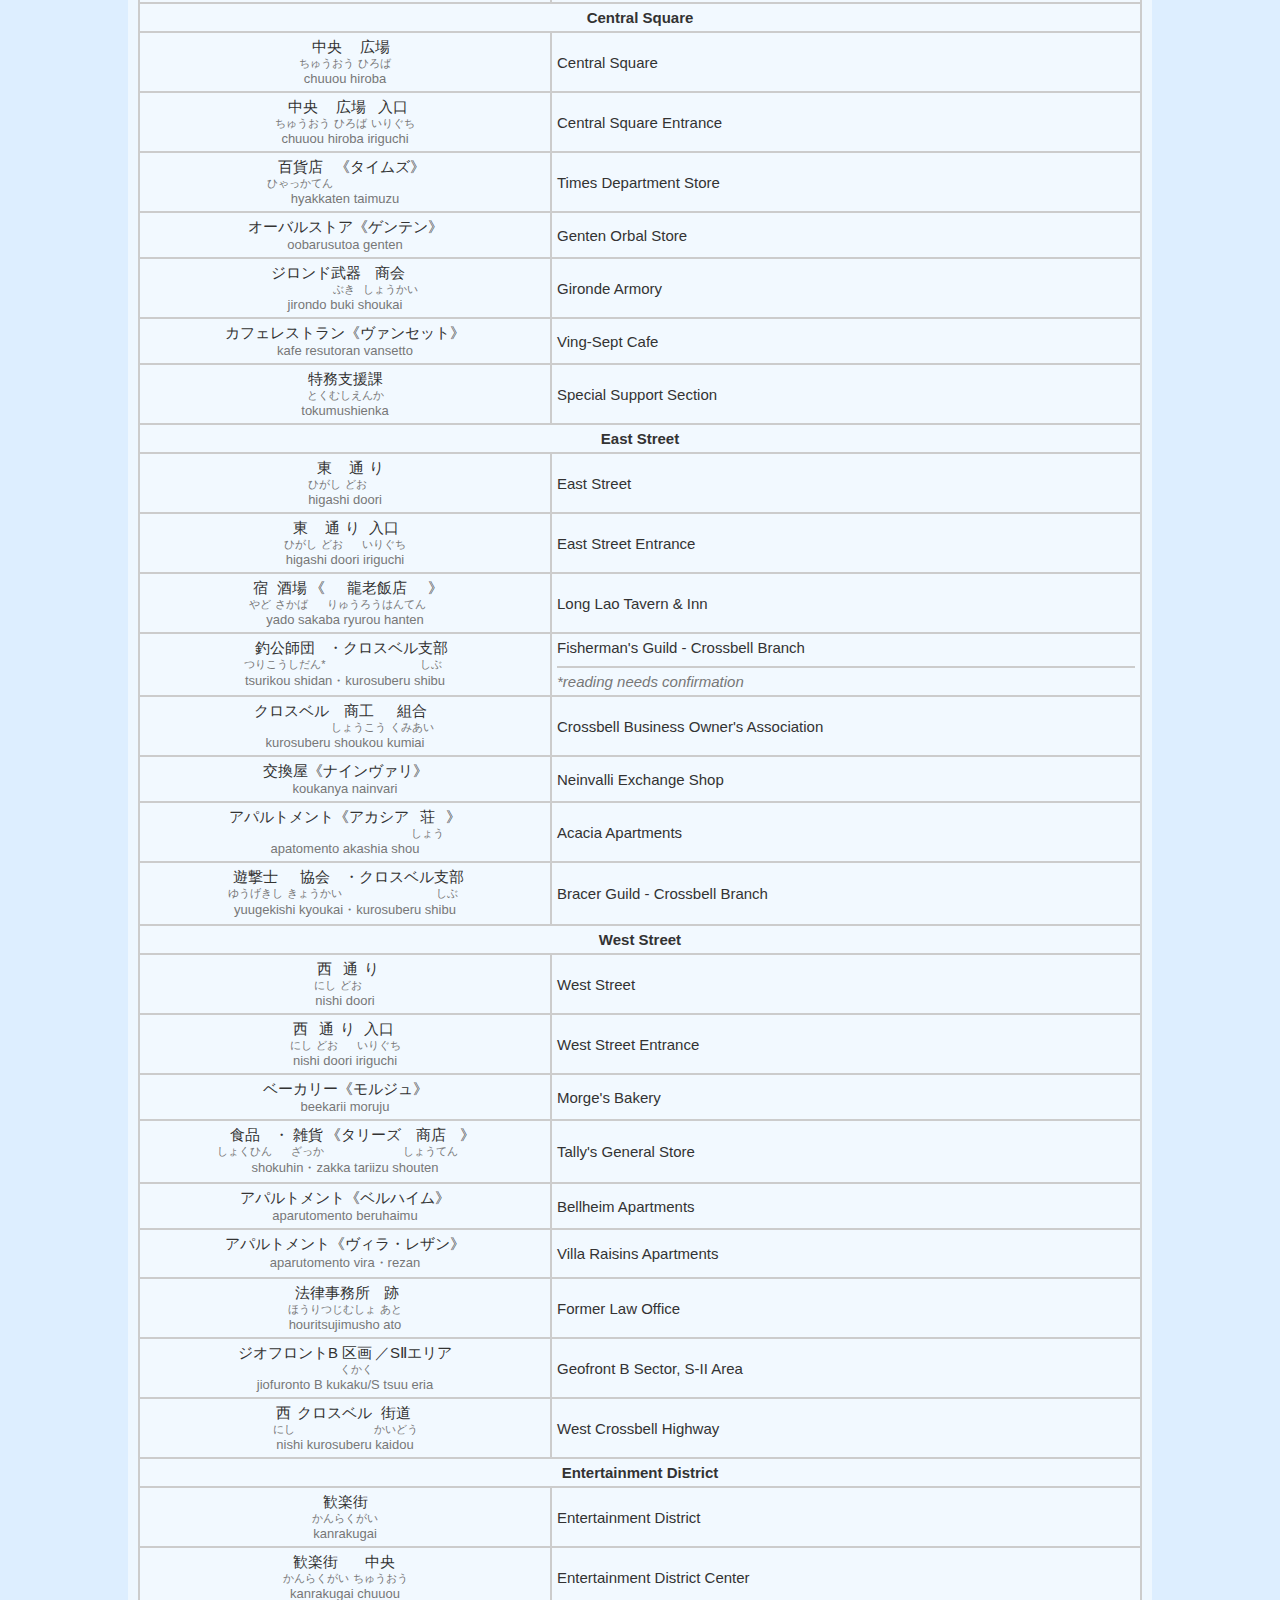
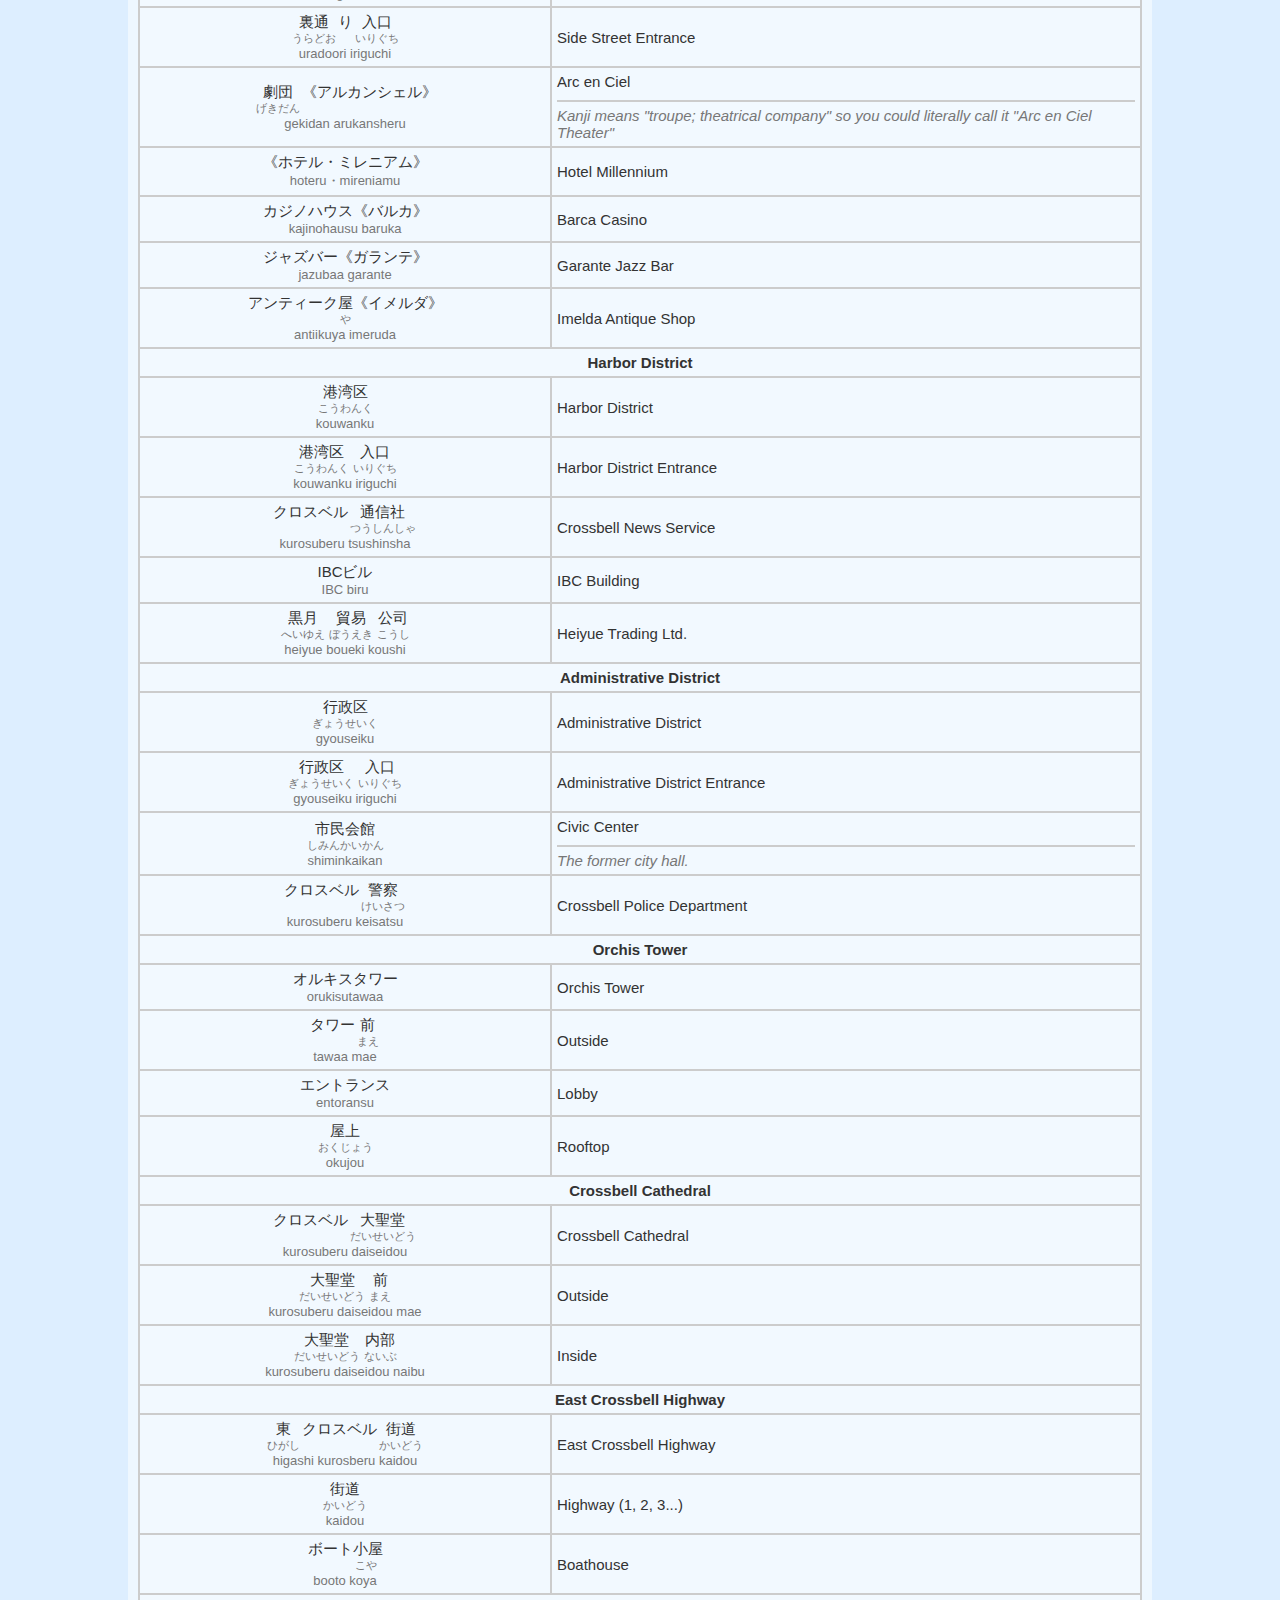
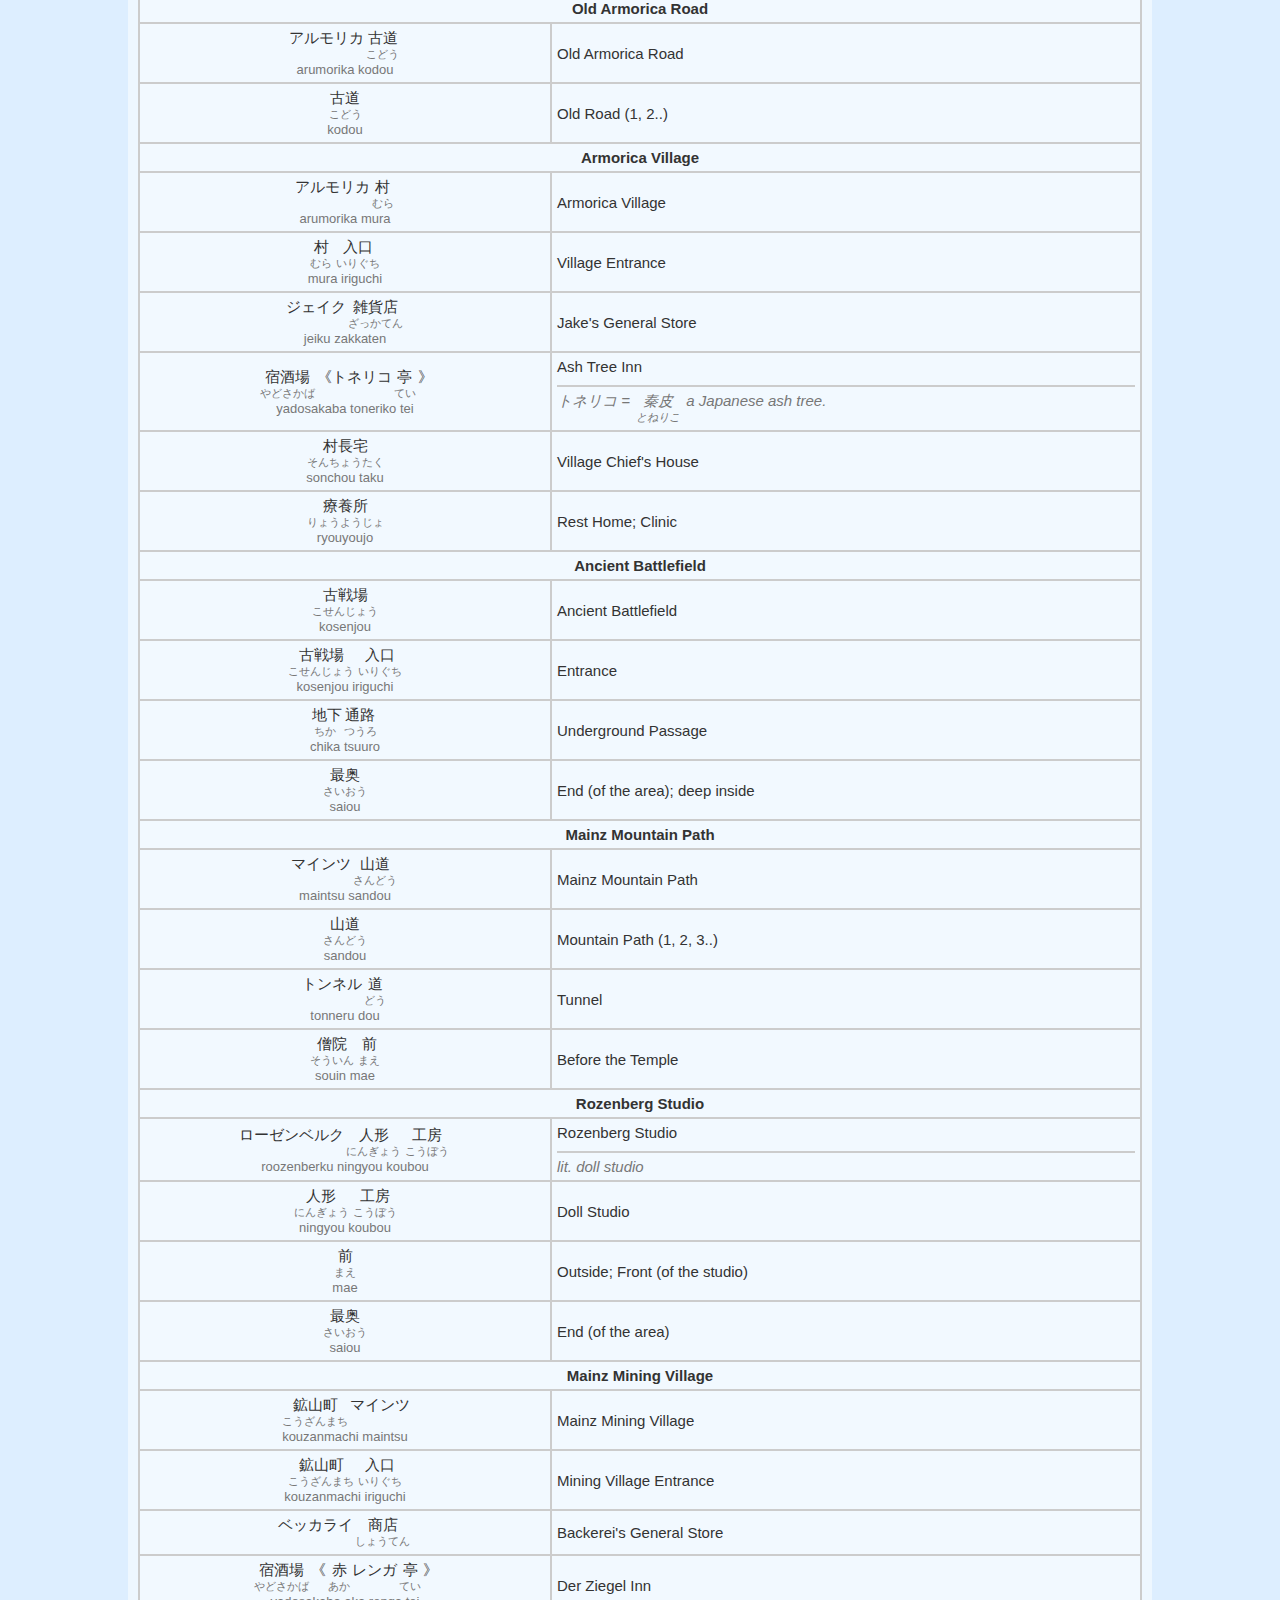
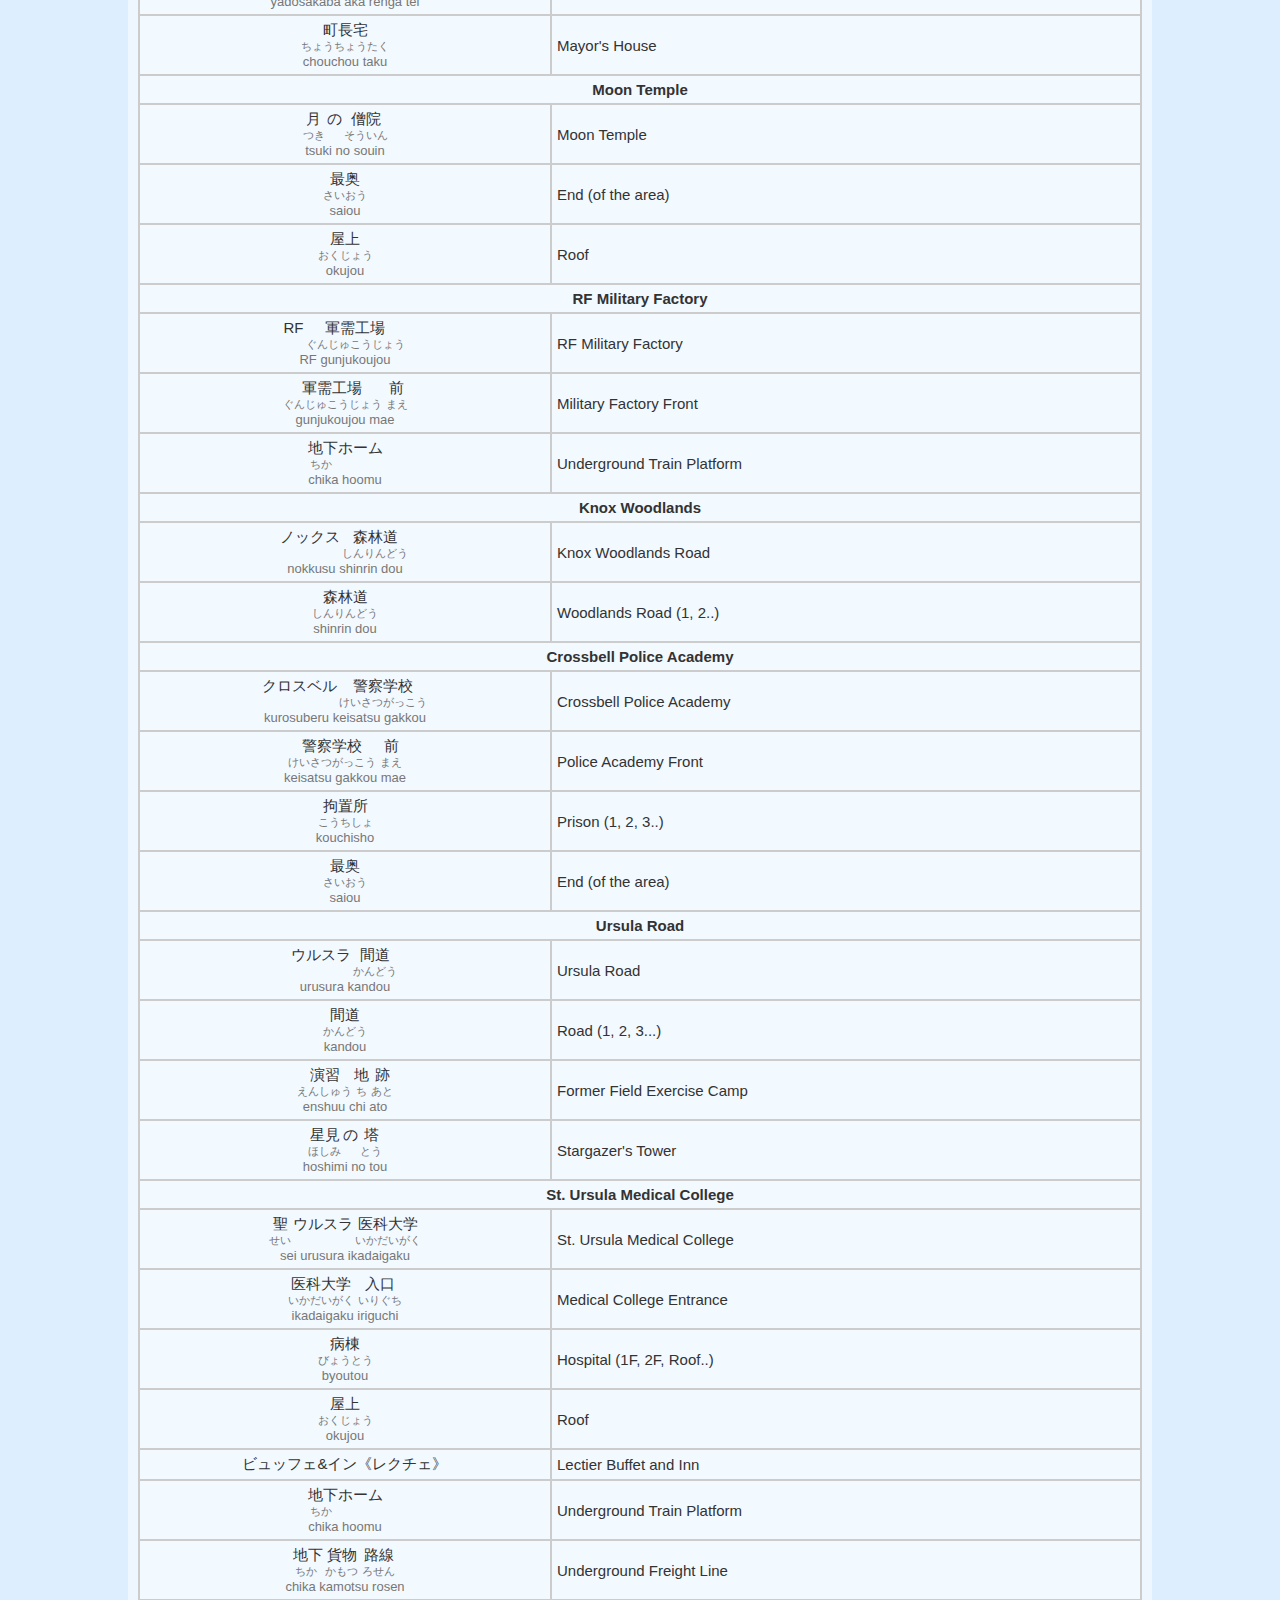
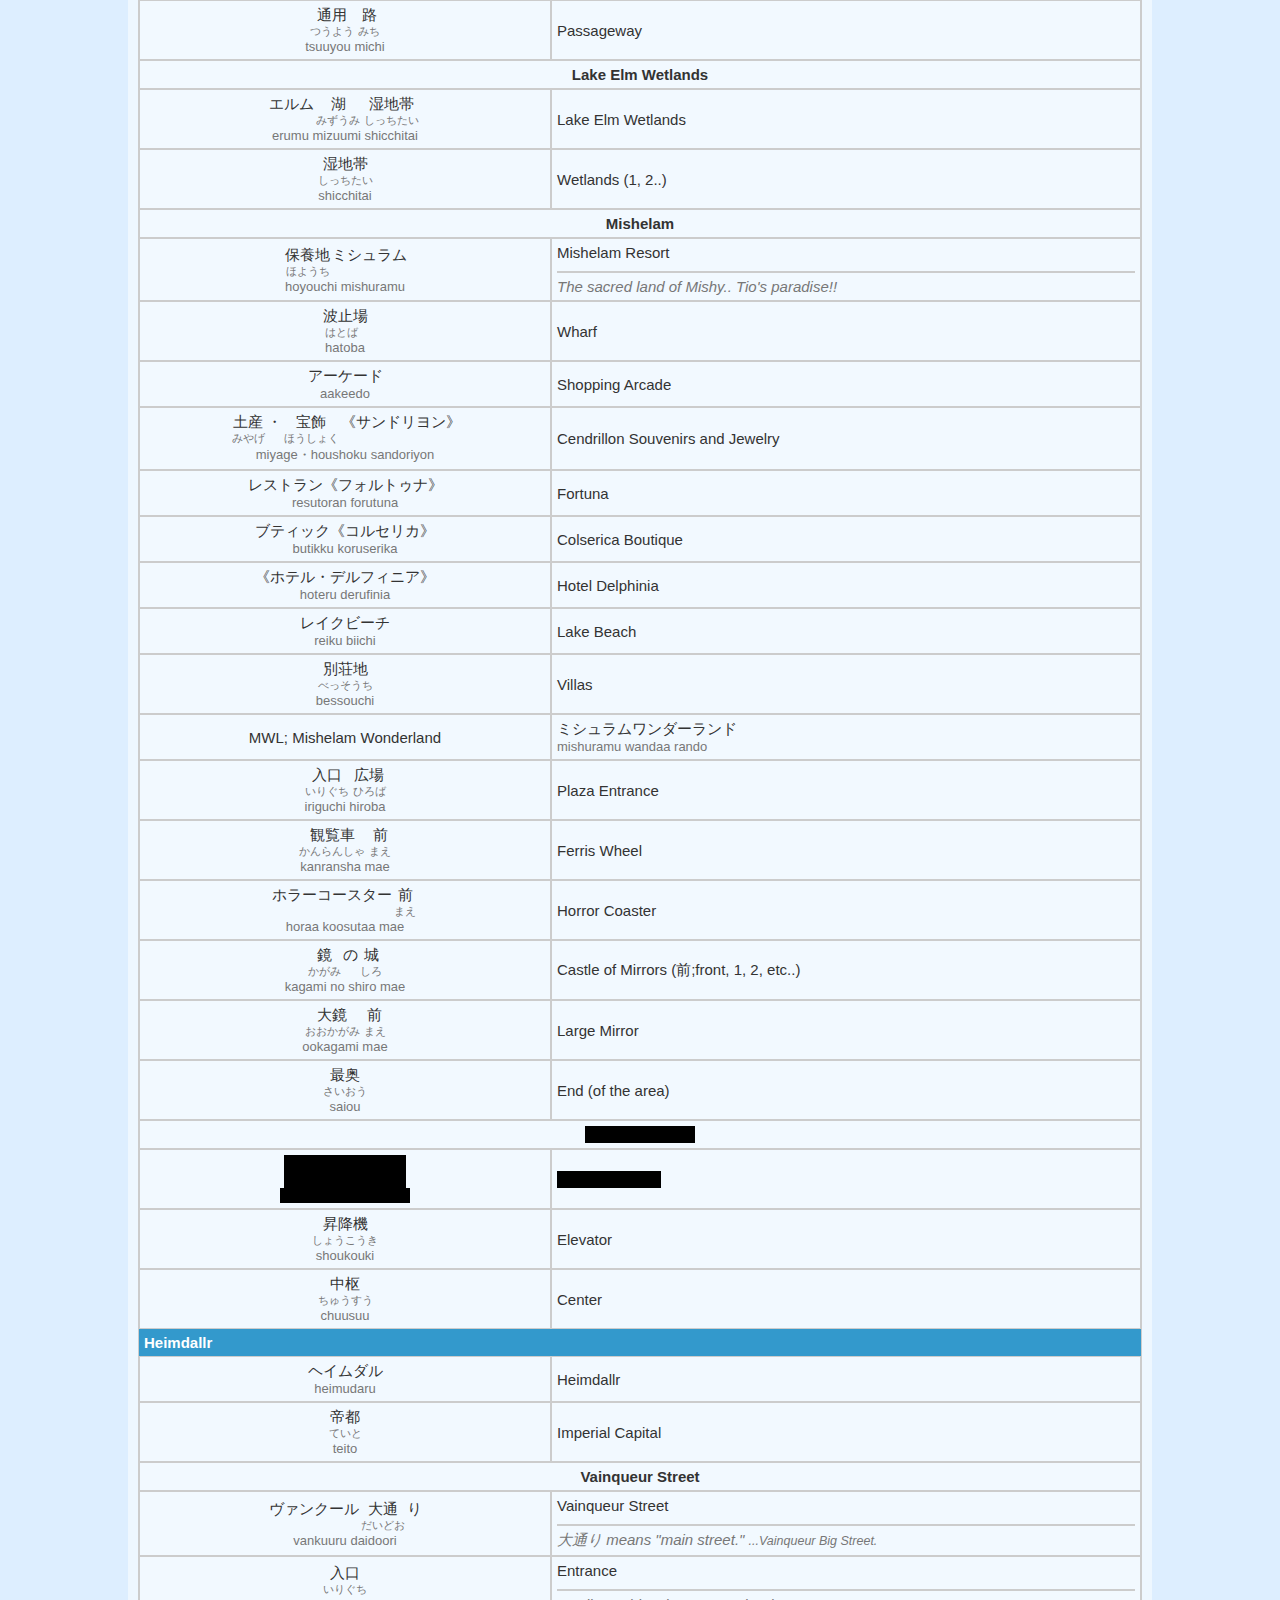
==== commit 60ebedb6: "add new terms, fixes" ====
--- a/index.html
+++ b/index.html
@@ -55,8 +55,8 @@
           <li><a href="#haji-qtravel"><strong>Quick Travel</strong></a>
             <ul class="sub-group">
               <li><a href="#haji-qtravel-crossbell">Crossbell</a></li>
-              <!--<li><a href="#haji-qtravel-heimdallr">Heimdallr</a></li>-->
-              <!--<li><a href="#haji-qtravel-nord">Nord Highlands</a></li>-->
+              <li><a href="#haji-qtravel-heimdallr">Heimdallr</a></li>
+              <li><a href="#haji-qtravel-nord">Nord Highlands</a></li>
               <li><a href="#haji-qtravel-thors">Thors Branch Campus</a></li>
               <li><a href="#haji-qtravel-trc">True Reverie Corridor</a></li>
               <li><a href="#haji-qtravel-ymir">Ymir</a></li>
@@ -69,6 +69,7 @@
               <li><a href="#haji-dialogue-treasury">Millenium Treasury</a></li>
               <li><a href="#haji-dialogue-workshop">Mirage Workshop</a></li>
               <li><a href="#haji-dialogue-terminal">Central Terminal</a></li>
+              <li><a href="#haji-dialogue-carryover">NG+ Carryover</a></li>
               <li><a href="#haji-dialogue-other">Other</a></li>
             </ul>
           </li>
@@ -406,6 +407,10 @@
             <td>バイクカラー<div class="romaji">baiku karaa</div></td>
             <td>Bike color</td>
           </tr>
+          <tr>
+            <td><ruby>外<rt>はず</rt></ruby>す<div class="romaji">hazusu</div></td>
+            <td>Remove</td>
+          </tr>
 
           <th id="haji-field-horse" colspan="2">Horse</th>
           <tr>
@@ -423,6 +428,37 @@
           <tr>
             <td>ダッシュ<div class="romaji">dasshu</div></td>
             <td>Dash</td>
+          </tr>
+          <tr class="dialogue-row">
+            <td colspan="2">The following is shown during horse customization.</td>
+          </tr>
+          <tr>
+            <td><ruby>馬<rt>うま</rt></ruby><ruby>切替<rt>きりかえ</rt></ruby><div class="romaji">uma kirikae</div></td>
+            <td>Change Horse</td>
+          </tr>
+          <tr>
+            <td><ruby>回転<rt>かいてん</rt></ruby><div class="romaji">kaiten</div></td>
+            <td>Rotate</td>
+          </tr>
+          <tr>
+            <td><ruby>拡大<rt>かくだい</rt></ruby>／<ruby>縮小<rt>しゅくしょう</rt></ruby><div class="romaji">kakudai/shukushou</div></td>
+            <td>Zoom In/Out</td>
+          </tr>
+          <tr>
+            <td><ruby>馬<rt>うま</rt></ruby>○○<div class="romaji">uma xx</div></td>
+            <td>Horse X</td>
+          </tr>
+          <tr>
+            <td><ruby>騎手<rt>きしゅ</rt></ruby><div class="romaji">kishu</div></td>
+            <td>Rider</td>
+          </tr>
+          <tr>
+            <td><ruby>後席<rt>こうせき</rt></ruby><div class="romaji">kouseki</div></td>
+            <td>Back Seat<div class="note">The lucky lady that gets to ride with Rean.</div></td>
+          </tr>
+          <tr>
+            <td><ruby>外<rt>はず</rt></ruby>す<div class="romaji">hazusu</div></td>
+            <td>Remove<div class="note">Become the lonely rider.</div></td>
           </tr>
 
           <th id="haji-field-map" colspan="2">Map</th>
@@ -1212,18 +1248,245 @@
             <td><ruby>最奥<rt>さいおう</rt></ruby><div class="romaji">saiou</div></td>
             <td>End (of the area)</td>
           </tr>
+          <tr class="dialogue-row">
+            <td colspan="2"><span class="spoiler">Reverse Babel</span></td>
+          </tr>
+          <tr>
+            <td><span class="spoiler"><ruby>逆<rt>さか</rt></ruby>しまのバベル</span><div class="romaji"><span class="spoiler">sakashima no baberu</span></div></td>
+            <td><span class="spoiler">Reverse Babel</span></td>
+          </tr>
+          <tr>
+            <td><ruby>昇降機<rt>しょうこうき</rt></ruby><div class="romaji">shoukouki</div></td>
+            <td>Elevator</td>
+          </tr>
+          <tr>
+            <td><ruby>中枢<rt>ちゅうすう</rt></ruby><div class="romaji">chuusuu</div></td>
+            <td>Center</td>
+          </tr>
         
-          <!--TODO:<th id="haji-qtravel-heimdallr" colspan="2">Heimdallr</th>
-          <tr>
-            <td><div class="romaji"></div></td>
-            <td></td>
-          </tr>-->
+          <th id="haji-qtravel-heimdallr" colspan="2">Heimdallr</th>
+          <tr>
+            <td>ヘイムダル<div class="romaji">heimudaru</div></td>
+            <td>Heimdallr</td>
+          </tr>
+          <tr>
+            <td><ruby>帝都<rt>ていと</rt></ruby><div class="romaji">teito</div></td>
+            <td>Imperial Capital</td>
+          </tr>
+          <tr class="dialogue-row">
+            <td colspan="2">Vainqueur Street</td>
+          </tr>
+          <tr>
+            <td>ヴァンクール<ruby>大通<rt>だいどお</rt></ruby>り<div class="romaji">vankuuru daidoori</div></td>
+            <td>Vainqueur Street<div class="note">大通り means "main street." <small>...Vainqueur Big Street.</small></div></td>
+          </tr>
+          <tr>
+            <td><ruby>入口<rt>いりぐち</rt></ruby><div class="romaji">iriguchi</div></td>
+            <td>Entrance<div class="note">You'll see this a lot... remember it.</div></td>
+          </tr>
+          <tr>
+            <td><ruby>百貨店<rt>ひゃっかてん</rt></ruby>《プラザ・ビフロスト》<div class="romaji">hyakkaten puraza・bifurosuto</div></td>
+            <td>Plaza Bifrost Department Store</td>
+          </tr>
+          <tr>
+            <td>ブティック《ル・サージュ》<div class="romaji">butikku ru saaju</div></td>
+            <td>Le Sage Boutique</td>
+          </tr>
+          <tr>
+            <td>《ワトソン<ruby>武器<rt>ぶき</rt></ruby><ruby>商会<rt>しょうかい</rt></ruby>》<div class="romaji">watoson buki shoukai</div></td>
+            <td>Watson's Weapon and Armor Shop</td>
+          </tr>
+          <tr>
+            <td>《リュミエール<ruby>工房<rt>こうぼう</rt></ruby>》<div class="romaji">ryumieeru koubou</div></td>
+            <td>Lumiere Orbal Factory</td>
+          </tr>
+          <tr>
+            <td><ruby>帝国<rt>ていこく</rt></ruby><ruby>時報社<rt>じほうしゃ</rt></ruby><div class="romaji">teikoku jihousha</div></td>
+            <td>Imperial Chronicle<div class="note">Can also be read as インペリアル・クロニクル</div></td>
+          </tr>
+          <tr class="dialogue-row">
+            <td colspan="2">Dreichels Plaza</td>
+          </tr>
+          <tr>
+            <td>ドライケルス<ruby>広場<rt>ひろば</rt></ruby><div class="romaji">doraikerusu hiroba</div></td>
+            <td>Dreichels Plaza<div class="note">Also known as Dreichels Square.</div></td>
+          </tr>
+          <tr>
+            <td><ruby>広場<rt>ひろば</rt></ruby><div class="romaji">hiroba</div></td>
+            <td>Plaza; Square</td>
+          </tr>
+          <tr class="dialogue-row">
+            <td colspan="2">Leica District</td>
+          </tr>
+          <tr>
+            <td>ライカ<ruby>地区<rt>ちく</rt></ruby><div class="romaji">raika chiku</div></td>
+            <td>Leica District</td>
+          </tr>
+          <tr>
+            <td><ruby>美術<rt>びじゅつ</rt></ruby><ruby>喫茶<rt>きっさ</rt>《ルシアン》</ruby><div class="romaji">bijutsu kissa rushian</div></td>
+            <td>Lucien Art Cafe</td>
+          </tr>
+          <tr>
+            <td>レイクロード<ruby>社<rt>しゃ</rt></ruby><div class="romaji">reikuroodo sha</div></td>
+            <td>Lakelord Company</td>
+          </tr>
+          <tr>
+            <td>リーヴェルト<ruby>社<rt>しゃ</rt></ruby><div class="romaji">riiveruto sha</div></td>
+            <td>Rieveldt Company</td>
+          </tr>
+          <tr>
+            <td>ヴァンダール<ruby>流練<rt>りゅうれん*</rt></ruby><ruby>武場<rt>ぶじょう*</rt></ruby><div class="romaji">vandaaru ryuuren bujou</div></td>
+            <td>Vander Training Hall<div class="note">*reading needs to be confirmed</div></td>
+          </tr>
+          <tr>
+            <td><ruby>帝國<rt>ていこく</rt></ruby><ruby>博物館<rt>はくぶつかん</rt></ruby><div class="romaji">teikoku hakubutsukan</div></td>
+            <td>Imperial Museum</td>
+          </tr>
+          <tr>
+            <td><ruby>帝都<rt>ていと</rt></ruby><ruby>地下<rt>ちか</rt></ruby><ruby>墓所<rt>ぼしょ</rt></ruby><div class="romaji">teito chika bosho</div></td>
+            <td>Heimdallr Catacombs<div class="note">地下墓所 can also be read as カタコンベ</div></td>
+          </tr>
+          <tr>
+            <td><ruby>民家<rt>みんか</rt></ruby><div class="romaji">minka</div></td>
+            <td>Private Residence</td>
+          </tr>
+          <tr class="dialogue-row">
+            <td colspan="2">Vesta Street</td>
+          </tr>
+          <tr>
+            <td>ヴぇスタ<ruby>通<rt>どお</rt></ruby>り<div class="romaji">vesuta doori</div></td>
+            <td>Vesta Street</td>
+          </tr>
+          <tr>
+            <td><ruby>宿酒場<rt>やどさかば</rt></ruby>《フォレスタ》<div class="romaji">yadosakaba foresuta</div></td>
+            <td>Foresta Inn</td>
+          </tr>
+          <tr>
+            <td>ベーカリー《ラフィット》<div class="romaji">beekarii rafitto</div></td>
+            <td>Lafite Bakery</td>
+          </tr>
+          <tr>
+            <td>《ハーシェル<ruby>雑貨店<rt>ざっかてん</rt></ruby>》<div class="romaji">haasheru zakkaten</div></td>
+            <td>Herschel's Shop</td>
+          </tr>
+          <tr class="dialogue-row">
+            <td colspan="2">Garnier District</td>
+          </tr>
+          <tr>
+            <td>ガルニエ<ruby>地区<rt>ちく</rt></ruby><div class="romaji">garnie chiku</div></td>
+            <td>Garnier District</td>
+          </tr>
+          <tr>
+            <td>ホテル《デア＝ヒンメル》<div class="romaji">hoteru dea=hinmeru</div></td>
+            <td>Der Himmel Hotel</td>
+          </tr>
+          <tr>
+            <td><ruby>宝飾店<rt>ほうしょくてん</rt></ruby>《サン・コリーズ》<div class="romaji">houshokuten san・koriizu</div></td>
+            <td>San Corries Jewelry Store</td>
+          </tr>
+          <tr class="dialogue-row">
+            <td colspan="2">Ost District</td>
+          </tr>
+          <tr>
+            <td>オスト<ruby>地区<rt>ちく</rt></ruby><div class="romaji">osuto chiku</div></td>
+            <td>Ost District</td>
+          </tr>
+          <tr>
+            <td><ruby>居酒屋<rt>いざかや</rt></ruby>《ギャムジー》<div class="romaji">izakaya gyamujii</div></td>
+            <td>Gamgee's Pub</td>
+          </tr>
+          <tr>
+            <td><ruby>交換屋<rt>こうかんや</rt></ruby>《ナインヴァリ》<div class="romaji">koukanya nainvari</div></td>
+            <td>Neinvalli Exchange Shop</td>
+          </tr>
+          <tr>
+            <td><ruby>帝都<rt>ていと</rt></ruby><ruby>地下<rt>ちか</rt></ruby><ruby>水道<rt>すいどう</rt></ruby><div class="romaji">teito chika suidou</div></td>
+            <td>Underground Waterway</td>
+          </tr>
+          <tr class="dialogue-row">
+            <td colspan="2">Mater Park</td>
+          </tr>
+          <tr>
+            <td>マーテル<ruby>公園<rt>こうえん</rt></ruby><div class="romaji">maateru kouen</div></td>
+            <td>Mater Park</td>
+          </tr>
+          <tr>
+            <td><ruby>帝都<rt>ていと</rt></ruby><ruby>地下道<rt>ちかどう</rt></ruby><div class="romaji">teito chikadou</div></td>
+            <td>Heimdallr Tunnels</td>
+          </tr>
+          <tr>
+            <td><ruby>最奥<rt>さいおく</rt></ruby><div class="romaji">saioku</div></td>
+            <td>Depths; End (of area)</td>
+          </tr>
         
-          <!--TODO:<th id="haji-qtravel-nord" colspan="2">Nord Highlands</th>
-          <tr>
-            <td><div class="romaji"></div></td>
-            <td></td>
-          </tr>-->
+          <th id="haji-qtravel-nord" colspan="2">Nord Highlands</th>
+          <tr>
+            <td>ノルド<ruby>高原<rt>こうげん</rt></ruby><div class="romaji">norudo kougen</div></td>
+            <td>Nord Highlands</td>
+          </tr>
+          <tr>
+            <td>ノルドの<ruby>集落<rt>しゅうらく</rt></ruby><div class="romaji">norudo no shuuraku</div></td>
+            <td>Nomadic Village</td>
+          </tr>
+          <tr>
+            <td>ウォーゼル<ruby>家<rt>いえ</rt></ruby><div class="romaji">uoozeru ie</div></td>
+            <td>Worzel Household</td>
+          </tr>
+          <tr>
+            <td><ruby>宿泊用<rt>しゅくはくよう</rt></ruby>ゲル<div class="romaji">shukuhakuyou geru</div></td>
+            <td>Lodging Yurt<div class="note">ゲル = Yurt</div></td>
+          </tr>
+          <tr>
+            <td><ruby>南部<rt>なんぶ</rt></ruby><div class="romaji">nanbu</div></td>
+            <td>Southern Region</td>
+          </tr>
+          <tr>
+            <td><ruby>北部<rt>ほくぶ</rt></ruby><div class="romaji">hokubu</div></td>
+            <td>Northern Region</td>
+          </tr>
+          <tr>
+            <td><ruby>監視塔<rt>かんしとう</rt></ruby><div class="romaji">kanshitou</div></td>
+            <td>Watchtower</td>
+          </tr>
+          <tr>
+            <td><ruby>前<rt>まえ</rt></ruby><div class="romaji">mae</div></td>
+            <td>Front (of the watchtower)</td>
+          </tr>
+          <tr>
+            <td><ruby>内部<rt>ないぶ</rt></ruby><div class="romaji">naibu</div></td>
+            <td>Inside (of the watchtower)</td>
+          </tr>
+          <tr>
+            <td><ruby>内部<rt>ないぶ</rt></ruby><ruby>最奥<rt>さいおく</rt></ruby><div class="romaji">naibu saioku</div></td>
+            <td>Top of the Watchtower</td>
+          </tr>
+          <tr class="dialogue-row">
+            <td colspan="2"><span class="spoiler">Courageous</span></td>
+          </tr>
+          <tr>
+            <td><span class="spoiler">カレイジャス</span><div class="romaji"><span class="spoiler">kareijasu</span></div></td>
+            <td><span class="spoiler">Courageous</span></td>
+          </tr>
+          <tr>
+            <td>4Fブリッジ<div class="romaji">4F burijji</div></td>
+            <td>4F - Bridge</td>
+          </tr>
+          <tr>
+            <td>3F<ruby>会議<rt>かいぎ</rt></ruby>・<ruby>訓練<rt>くんれん</rt></ruby><ruby>区画<rt>くかく</rt></ruby><div class="romaji">3F kaigi・kunren kukaku</div></td>
+            <td>3F - Conference/Training<div class="note">These extended titles show up at the elevator; they're shortened in the quick travel menu.</div></td>
+          </tr>
+          <tr>
+            <td>2Fショップ・<ruby>連絡<rt>れんらく</rt></ruby><ruby>区画<rt>くかく</rt></ruby><div class="romaji">2F shoppu・renraku kukaku</div></td>
+            <td>2F - Shops/Recreation</td>
+          </tr>
+          <tr>
+            <td>1F<ruby>工房<rt>こうぼう</rt></ruby><ruby>船倉<rt>せんそう</rt></ruby><ruby>区画<rt>くかく</rt></ruby><div class="romaji">1F koubou・sensou kukaku</div></td>
+            <td>1F - Workshop/Hold</td>
+          </tr>
+          <tr>
+            <td><ruby>甲板<rt>かんぱん</rt></ruby><div class="romaji">kanpan</div></td>
+            <td>Deck</td>
+          </tr>
         
           <th id="haji-qtravel-thors" colspan="2">Thors Branch Campus</th>
           <tr class="dialogue-row">
@@ -1455,9 +1718,63 @@
             <td>Convert<div class="note">Shown when using dream fragments; the fragments will be converted into what you selected.</div></td>
           </tr>
           
+          <th id="haji-dialogue-carryover" colspan="2">NG+ Carryover</th>
+          <tr>
+            <td><ruby>引継<rt>ひきつ</rt></ruby>ぎ<div class="romaji">hikitsugi</div></td>
+            <td>Carryover</td>
+          </tr>
+          <tr>
+            <td><ruby>機能<rt>きのう</rt></ruby><div class="romaji">kinou</div></td>
+            <td>Feature</td>
+          </tr>
+          <tr>
+            <td><ruby>夢幻回廊<rt>むげんかいろう</rt></ruby>・<ruby>各種<rt>かくしゅ</rt></ruby>ノート<ruby>情報<rt>じょうほう</rt></ruby><div class="romaji">mugenkairou・kakushu nooto jouhou</div></td>
+            <td>Reverie Corridor/All Notebook Information</td>
+          </tr>
+          <tr>
+            <td>LV・クラフト<div class="romaji">LV・kurafuto</div></td>
+            <td>Level and Crafts</td>
+          </tr>
+          <tr>
+            <td>クラフトのみ<div class="romaji">kurafuto nomi</div></td>
+            <td>Crafts Only</td>
+          </tr>
+          <tr>
+            <td>リンクLV<div class="romaji">rinku LV</div></td>
+            <td>Link Levels</td>
+          </tr>
+          <tr>
+            <td>スロットLV<div class="romaji">surotto LV</div></td>
+            <td>Upgraded Orbment Slots</td>
+          </tr>
+          <tr>
+            <td>マスタークオーツLV<div class="romaji">masutaa kuootsu LV</div></td>
+            <td>Master Quartz Levels</td>
+          </tr>
+          <tr>
+            <td>ミラ・セピス・Uマテリアル<div class="romaji">mira・sepisu・U materiaru</div></td>
+            <td>Mira, Sepith, and U-Materials</td>
+          </tr>
+          <tr>
+            <td>アイテム<div class="romaji">aitemu</div></td>
+            <td>Items</td>
+          </tr>
+          <tr>
+            <td>あらすじ<div class="romaji">arasuji</div></td>
+            <td>Story Summary</td>
+          </tr>
+          <tr>
+            <td><ruby>敵<rt>てき</rt></ruby>のレベル＋○○（<ruby>最大<rt>さいだい</rt></ruby>LV250）<div class="romaji">teki no reberu +xx (saidai LV250)</div></td>
+            <td>Enemy Level +XX (Max Lv250)</td>
+          </tr>
+          <tr>
+            <td>ゲームを<ruby>開始<rt>かいし</rt></ruby>する<div class="romaji">geemu wo kaishi suru</div></td>
+            <td>Start Game</td>
+          </tr>
+          
           <th id="haji-dialogue-other" colspan="2">Other</th>
           <tr class="dialogue-row">
-            <td colspan="2">Various other dialogue options that appear throughout the game. Not complete, but will add to over time. If you find something not here, send me a screenshot of it via the <a href="contact/">contact page</a>.</td>
+            <td colspan="2">Various other dialogue options that appear throughout the game. If you find something not here, send me a screenshot of it via the <a href="contact/">contact page</a>.</td>
           </tr>
           <tr>
             <td><ruby>戦<rt>たたか</rt></ruby>う<div class="romaji">tatakau</div></td>
--- a/aeon-system/special-style-section.min.css
+++ b/aeon-system/special-style-section.min.css
@@ -1 +1 @@
-@keyframes aeon-glow{0%{box-shadow:0 0 20px 11px red}50%{box-shadow:0 0 25px 15px red}100%{box-shadow:0 0 20px 11px red}}@keyframes tioRunLeft{0%{left:0}100%{left:-100%}}@keyframes mishyRunLeft{0%{left:0}100%{left:-110%}}@keyframes tioRunRight{0%{left:-100%}100%{left:100%}}@keyframes mishyRunRight{0%{left:-110%}100%{left:110%}}@keyframes tioRunBack{0%{left:100%}80%{left:50%}100%{left:-5%}}@keyframes mishyRunBack{0%{left:110%}100%{left:10%}}body{color:#333;background:#def url(images/mishy-bg.png) repeat fixed;font-size:15px;font-family:'メイリオ',Meiryo,Osaka,'ＭＳ Ｐゴシック','MS PGothic',"ヒラギノ角ゴ Pro W3","Hiragino Kaku Gothic Pro",Arial,sans-serif;padding:0;margin:0;display:flex;min-height:100vh;flex-direction:column}#content{background:#fff;background:rgba(255,255,255,.5);width:80%;margin:0 auto;flex:1 0 auto}#logo{text-align:center;margin:0 0 20px 0}#logo img{height:200px}#intro-box{position:relative;z-index:1}#intro-tio{height:270px;cursor:pointer}#intro-tio-container{margin-right:10px;position:relative;top:50px;float:right;z-index:-1}.button-options{font-size:0}.button-options label{font-size:15px;font-weight:700;text-align:right;display:inline-block;width:100px}#link-contact{background-color:#05c}#link-github{background-color:#96f}#link-contact:hover{background-color:#04b}#link-github:hover{background-color:#85e}#link-contact:active,#link-contact:focus{background-color:#03a}#link-github:active,#link-github:focus{background-color:#74d}#preload{width:1px;height:1px;visibility:hidden;overflow:hidden}.tio-limit-break:after,.tio-limit-break:before{content:"";display:block;position:absolute;box-shadow:0 0 20px 11px red;animation:aeon-glow 3s ease-in-out infinite}.tio-limit-break:before{top:22px;left:117px}.tio-limit-break:after{top:40px;right:105px}#intro-bubble{background-color:#fff;border:1px solid #39c;border-radius:30px;display:inline-block;min-width:200px;text-align:left;padding:10px;float:right;margin:3px;margin-right:225px;margin-bottom:-110px;position:relative}.aeon-system-active #intro-bubble{margin-right:255px}.aeon-system-dialogue{font-size:24px;line-height:60px}#intro-bubble:before{content:"Tio Plato";text-align:center;color:#fff;background:#39c;font-weight:700;position:absolute;height:20px;width:100px;line-height:21px;top:-20px;right:30px;border-radius:10px 10px 0 0}#intro-bubble:after{content:"";border-bottom:20px solid #39c;border-right:10px solid transparent;border-left:10px solid transparent;position:absolute;right:-10px;bottom:0;transform:rotate(125deg);z-index:-1}#nav{width:300px;position:fixed;top:0;right:-300px;bottom:0;z-index:10;transition:.3s}#nav-inner{background:#fff;background:rgba(255,255,255,.8)}#nav:hover{right:0}#content-inner,#nav-inner{padding:25px 10px}#nav-title{color:#fff;background:#39c;position:absolute;top:0;left:0;right:0;line-height:40px;text-align:center;font-weight:700;font-size:18px;z-index:1}#nav-inner{position:absolute;top:0;left:0;right:0;bottom:0;overflow-y:auto;overflow-x:hidden;border-left:1px solid #ccc;padding-top:0;margin-top:40px;border-left:1px solid #39c}#nav .button{padding:5px}#nav-icon,#nav:after{position:absolute;left:-60px;top:5px;z-index:-1;transition:.3s}#nav:after{content:url(images/tio-nav-icon-hand.png);z-index:1;pointer-events:none}#nav:hover #nav-icon,#nav:hover:after{left:-70px}#nav ul{padding-left:50px}#nav li{min-height:30px;line-height:30px;list-style-type:none;position:relative}#nav li:before{content:url(images/mishy-bullet.png);position:absolute;left:-33px;top:0}#nav li.tio-bullet:before{content:url(images/tio-bullet.png)}#nav li.tio-bullet:hover:before{content:url(images/tio-stars.png)}#nav li li:before{content:url(images/mishette-bullet.png)}#nav li:hover:before{content:url(images/mishy-tail-bullet.png)}#nav li li:hover:before{content:url(images/mishette-tail-bullet.png)}#nav li a{display:block}#nav .button.sub-group-toggle{border-radius:100%;width:20px;height:20px;padding:0;position:absolute;left:-60px}#nav ul.sub-group{padding-left:15px;display:none}#nav ul.sub-group.actiove{display:block}.center{text-align:center}.clear:after,.column-row:after{content:"";display:table;clear:both}.dialogue-row{font-weight:700}.note{color:#777;border-top:2px solid #ccc;font-style:italic;padding-top:5px;margin-top:10px}.spoiler{color:#000;background:#000;display:inline-block;padding:0 3px}.spoiler:hover{color:#fff}table{background:#fff;background:rgba(255,255,255,.25);width:100%;margin:10px 0;border-spacing:0;border:1px solid #ccc}table td,table th{border:1px solid #ccc;padding:5px}td:first-child{width:400px;text-align:center}table th{color:#fff;text-align:left;background:#39c;border:none}.romaji{font-size:13px;color:#777}ruby{text-align:center;display:inline-block;vertical-align:top}.helper-hidden ruby{display:inline;position:static;vertical-align:baseline}ruby rt{color:#777;font-size:11px;display:block;margin-top:-1px;padding:0 2px}a{color:#039;text-decoration:none}a:hover{text-decoration:underline}.button,a.button{color:#fff;background:#39c;font-size:14px;font-family:Meiryo,Osaka,Arial,sans-serif;text-decoration:none;border:none;font-weight:700;display:inline-block;padding:6px 12px;margin:3px;cursor:pointer;outline:0;-webkit-touch-callout:none;-webkit-user-select:none;-khtml-user-select:none;-moz-user-select:none;-ms-user-select:none;user-select:none}.button:hover,a.button:hover{background:#28b}.button:focus,a.button:focus{background:#17a}.menu-list{text-align:left;list-style-type:none}.menu-list li{margin:20px 0}.menu-list.with-mishy li{background:url(images/mishy-tail.png) no-repeat 0 50%;min-height:25px;padding-left:35px}h2{color:#39c;border-bottom:2px solid #39c;margin:30px 0 0 0}h2:before{content:url(images/sitting-mishy.png);vertical-align:middle;display:inline-block;margin-bottom:-13px;margin-right:5px;margin-left:5px;width:33px;height:59px}.title{color:#333;font-size:28px;margin:20px 0}.title-desc{font-size:16px}.title-med{font-size:18px;margin:10px 0}.section-title{color:#39c;font-size:24px;border-bottom:2px solid #39c;margin:0;padding-bottom:6px}.sub-title{font-size:18px;margin:16px 0}.furigana-off .furigana-toggle,.notes-off .notes-toggle,.romaji-off .romaji-toggle,.spoilers-off .spoilers-toggle{color:#999;background-color:#333;opacity:.8}.furigana-off .furigana-toggle:hover,.notes-off .notes-toggle:hover,.romaji-off .romaji-toggle:hover,.spoilers-off .spoilers-toggle:hover{opacity:1}.furigana-off ruby rt,.notes-off .note,.romaji-off .romaji{display:none}.spoilers-off .spoiler{color:#333;background:0 0}#tio-easter-egg{height:300px;overflow:hidden}#mishy,#tio-plato{position:relative}#tio-plato.runLeft{left:-100%;animation:tioRunLeft 3s linear}#mishy.runLeft{left:-110%;animation:mishyRunLeft 3s linear}#tio-plato.runRight{transform:scaleX(-1);left:100%;animation:tioRunRight 3s linear}#mishy.runRight{margin-right:-450px;transform:scaleX(-1);left:110%;animation:mishyRunRight 3s linear}#tio-plato.runBack{left:-5%;animation:tioRunBack 3s linear}#mishy.runBack{left:10%;animation:mishyRunBack 3s linear}@media (max-width:900px){#content{width:auto;padding:25px 0}td:first-child{width:50%}}+@keyframes aeon-glow{0%{box-shadow:0 0 20px 11px red}50%{box-shadow:0 0 25px 15px red}100%{box-shadow:0 0 20px 11px red}}@keyframes tioRunLeft{0%{left:0}100%{left:-100%}}@keyframes mishyRunLeft{0%{left:0}100%{left:-110%}}@keyframes tioRunRight{0%{left:-100%}100%{left:100%}}@keyframes mishyRunRight{0%{left:-110%}100%{left:110%}}@keyframes tioRunBack{0%{left:100%}80%{left:50%}100%{left:-5%}}@keyframes mishyRunBack{0%{left:110%}100%{left:10%}}body{color:#333;background:#def url(images/mishy-bg.png) repeat fixed;font-size:15px;font-family:'メイリオ',Meiryo,Osaka,'ＭＳ Ｐゴシック','MS PGothic',"ヒラギノ角ゴ Pro W3","Hiragino Kaku Gothic Pro",Arial,sans-serif;padding:0;margin:0;display:flex;min-height:100vh;flex-direction:column}#content{background:#fff;background:rgba(255,255,255,.5);width:80%;margin:0 auto;flex:1 0 auto}#logo{text-align:center;margin:0 0 20px 0}#logo img{height:200px}#intro-box{position:relative;z-index:1}#intro-tio{height:270px;cursor:pointer}#intro-tio-container{margin-right:10px;position:relative;top:50px;float:right;z-index:-1}.button-options{font-size:0}.button-options label{font-size:15px;font-weight:700;text-align:right;display:inline-block;width:100px}#link-contact{background-color:#05c}#link-github{background-color:#96f}#link-contact:hover{background-color:#04b}#link-github:hover{background-color:#85e}#link-contact:active,#link-contact:focus{background-color:#03a}#link-github:active,#link-github:focus{background-color:#74d}#preload{width:1px;height:1px;visibility:hidden;overflow:hidden}.tio-limit-break:after,.tio-limit-break:before{content:"";display:block;position:absolute;box-shadow:0 0 20px 11px red;animation:aeon-glow 3s ease-in-out infinite}.tio-limit-break:before{top:22px;left:117px}.tio-limit-break:after{top:40px;right:105px}#intro-bubble{background-color:#fff;border:1px solid #39c;border-radius:30px;display:inline-block;min-width:200px;text-align:left;padding:10px;float:right;margin:3px;margin-right:225px;margin-bottom:-110px;position:relative}.aeon-system-active #intro-bubble{margin-right:255px}.aeon-system-dialogue{font-size:24px;line-height:60px}#intro-bubble:before{content:"Tio Plato";text-align:center;color:#fff;background:#39c;font-weight:700;position:absolute;height:20px;width:100px;line-height:21px;top:-20px;right:30px;border-radius:10px 10px 0 0}#intro-bubble:after{content:"";border-bottom:20px solid #39c;border-right:10px solid transparent;border-left:10px solid transparent;position:absolute;right:-10px;bottom:0;transform:rotate(125deg);z-index:-1}#nav{width:300px;position:fixed;top:0;right:-300px;bottom:0;z-index:10;transition:.3s}#nav-inner{background:#fff;background:rgba(255,255,255,.8)}#nav:hover{right:0}#content-inner,#nav-inner{padding:25px 10px}#nav-title{color:#fff;background:#39c;position:absolute;top:0;left:0;right:0;line-height:40px;text-align:center;font-weight:700;font-size:18px;z-index:1}#nav-inner{position:absolute;top:0;left:0;right:0;bottom:0;overflow-y:auto;overflow-x:hidden;border-left:1px solid #ccc;padding-top:0;margin-top:40px;border-left:1px solid #39c}#nav .button{padding:5px}#nav-icon,#nav:after{position:absolute;left:-60px;top:5px;z-index:-1;transition:.3s}#nav:after{content:url(images/tio-nav-icon-hand.png);z-index:1;pointer-events:none}#nav:hover #nav-icon,#nav:hover:after{left:-70px}#nav ul{padding-left:50px}#nav li{min-height:30px;line-height:30px;list-style-type:none;position:relative}#nav li:before{content:url(images/mishy-bullet.png);position:absolute;left:-33px;top:0}#nav li.tio-bullet:before{content:url(images/tio-bullet.png)}#nav li.tio-bullet:hover:before{content:url(images/tio-stars.png)}#nav li li:before{content:url(images/mishette-bullet.png)}#nav li:hover:before{content:url(images/mishy-tail-bullet.png)}#nav li li:hover:before{content:url(images/mishette-tail-bullet.png)}#nav li a{display:block}#nav .button.sub-group-toggle{border-radius:100%;width:20px;height:20px;padding:0;position:absolute;left:-60px}#nav ul.sub-group{padding-left:15px;display:none}#nav ul.sub-group.actiove{display:block}.center{text-align:center}.clear:after,.column-row:after{content:"";display:table;clear:both}.dialogue-row{font-weight:700}.note{color:#777;border-top:2px solid #ccc;font-style:italic;padding-top:5px;margin-top:10px}.spoiler{color:#000;background:#000;display:inline-block;padding:0 3px}.spoiler ruby rt{color:#000;background:#000}.spoiler:hover,.spoiler:hover ruby rt{color:#fff}table{background:#fff;background:rgba(255,255,255,.25);width:100%;margin:10px 0;border-spacing:0;border:1px solid #ccc}table td,table th{border:1px solid #ccc;padding:5px}td:first-child{width:400px;text-align:center}table th{color:#fff;text-align:left;background:#39c;border:none}.romaji{font-size:13px;color:#777}ruby{text-align:center;display:inline-block;vertical-align:top}.helper-hidden ruby{display:inline;position:static;vertical-align:baseline}ruby rt{color:#777;font-size:11px;display:block;margin-top:-1px;padding:0 2px}a{color:#039;text-decoration:none}a:hover{text-decoration:underline}.button,a.button{color:#fff;background:#39c;font-size:14px;font-family:Meiryo,Osaka,Arial,sans-serif;text-decoration:none;border:none;font-weight:700;display:inline-block;padding:6px 12px;margin:3px;cursor:pointer;outline:0;-webkit-touch-callout:none;-webkit-user-select:none;-khtml-user-select:none;-moz-user-select:none;-ms-user-select:none;user-select:none}.button:hover,a.button:hover{background:#28b}.button:focus,a.button:focus{background:#17a}.menu-list{text-align:left;list-style-type:none}.menu-list li{margin:20px 0}.menu-list.with-mishy li{background:url(images/mishy-tail.png) no-repeat 0 50%;min-height:25px;padding-left:35px}h2{color:#39c;border-bottom:2px solid #39c;margin:30px 0 0 0}h2:before{content:url(images/sitting-mishy.png);vertical-align:middle;display:inline-block;margin-bottom:-13px;margin-right:5px;margin-left:5px;width:33px;height:59px}.title{color:#333;font-size:28px;margin:20px 0}.title-desc{font-size:16px}.title-med{font-size:18px;margin:10px 0}.section-title{color:#39c;font-size:24px;border-bottom:2px solid #39c;margin:0;padding-bottom:6px}.sub-title{font-size:18px;margin:16px 0}.furigana-off .furigana-toggle,.notes-off .notes-toggle,.romaji-off .romaji-toggle,.spoilers-off .spoilers-toggle{color:#999;background-color:#333;opacity:.8}.furigana-off .furigana-toggle:hover,.notes-off .notes-toggle:hover,.romaji-off .romaji-toggle:hover,.spoilers-off .spoilers-toggle:hover{opacity:1}.furigana-off ruby rt,.notes-off .note,.romaji-off .romaji{display:none}.spoilers-off .spoiler,.spoilers-off .spoiler ruby rt{color:#333;background:0 0}#tio-easter-egg{height:300px;overflow:hidden}#mishy,#tio-plato{position:relative}#tio-plato.runLeft{left:-100%;animation:tioRunLeft 3s linear}#mishy.runLeft{left:-110%;animation:mishyRunLeft 3s linear}#tio-plato.runRight{transform:scaleX(-1);left:100%;animation:tioRunRight 3s linear}#mishy.runRight{margin-right:-450px;transform:scaleX(-1);left:110%;animation:mishyRunRight 3s linear}#tio-plato.runBack{left:-5%;animation:tioRunBack 3s linear}#mishy.runBack{left:10%;animation:mishyRunBack 3s linear}@media (max-width:900px){#content{width:auto;padding:25px 0}td:first-child{width:50%}}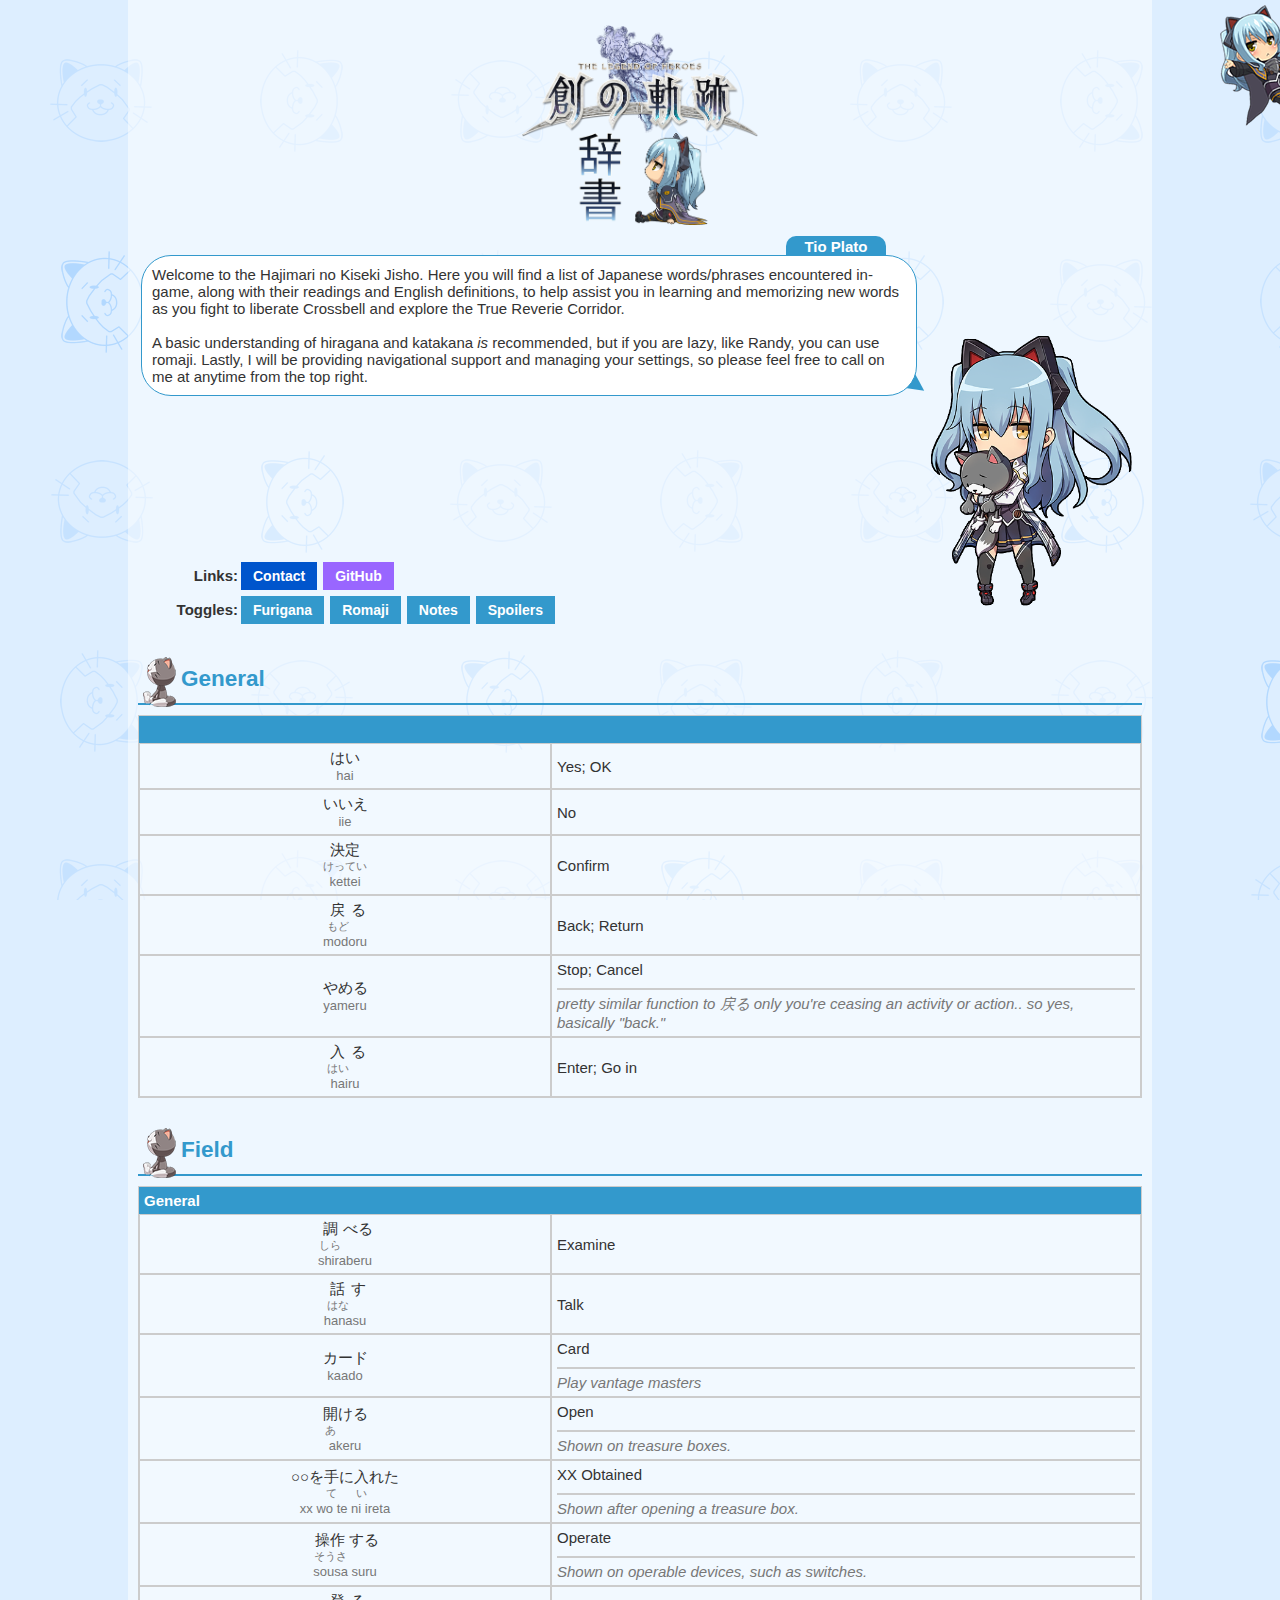
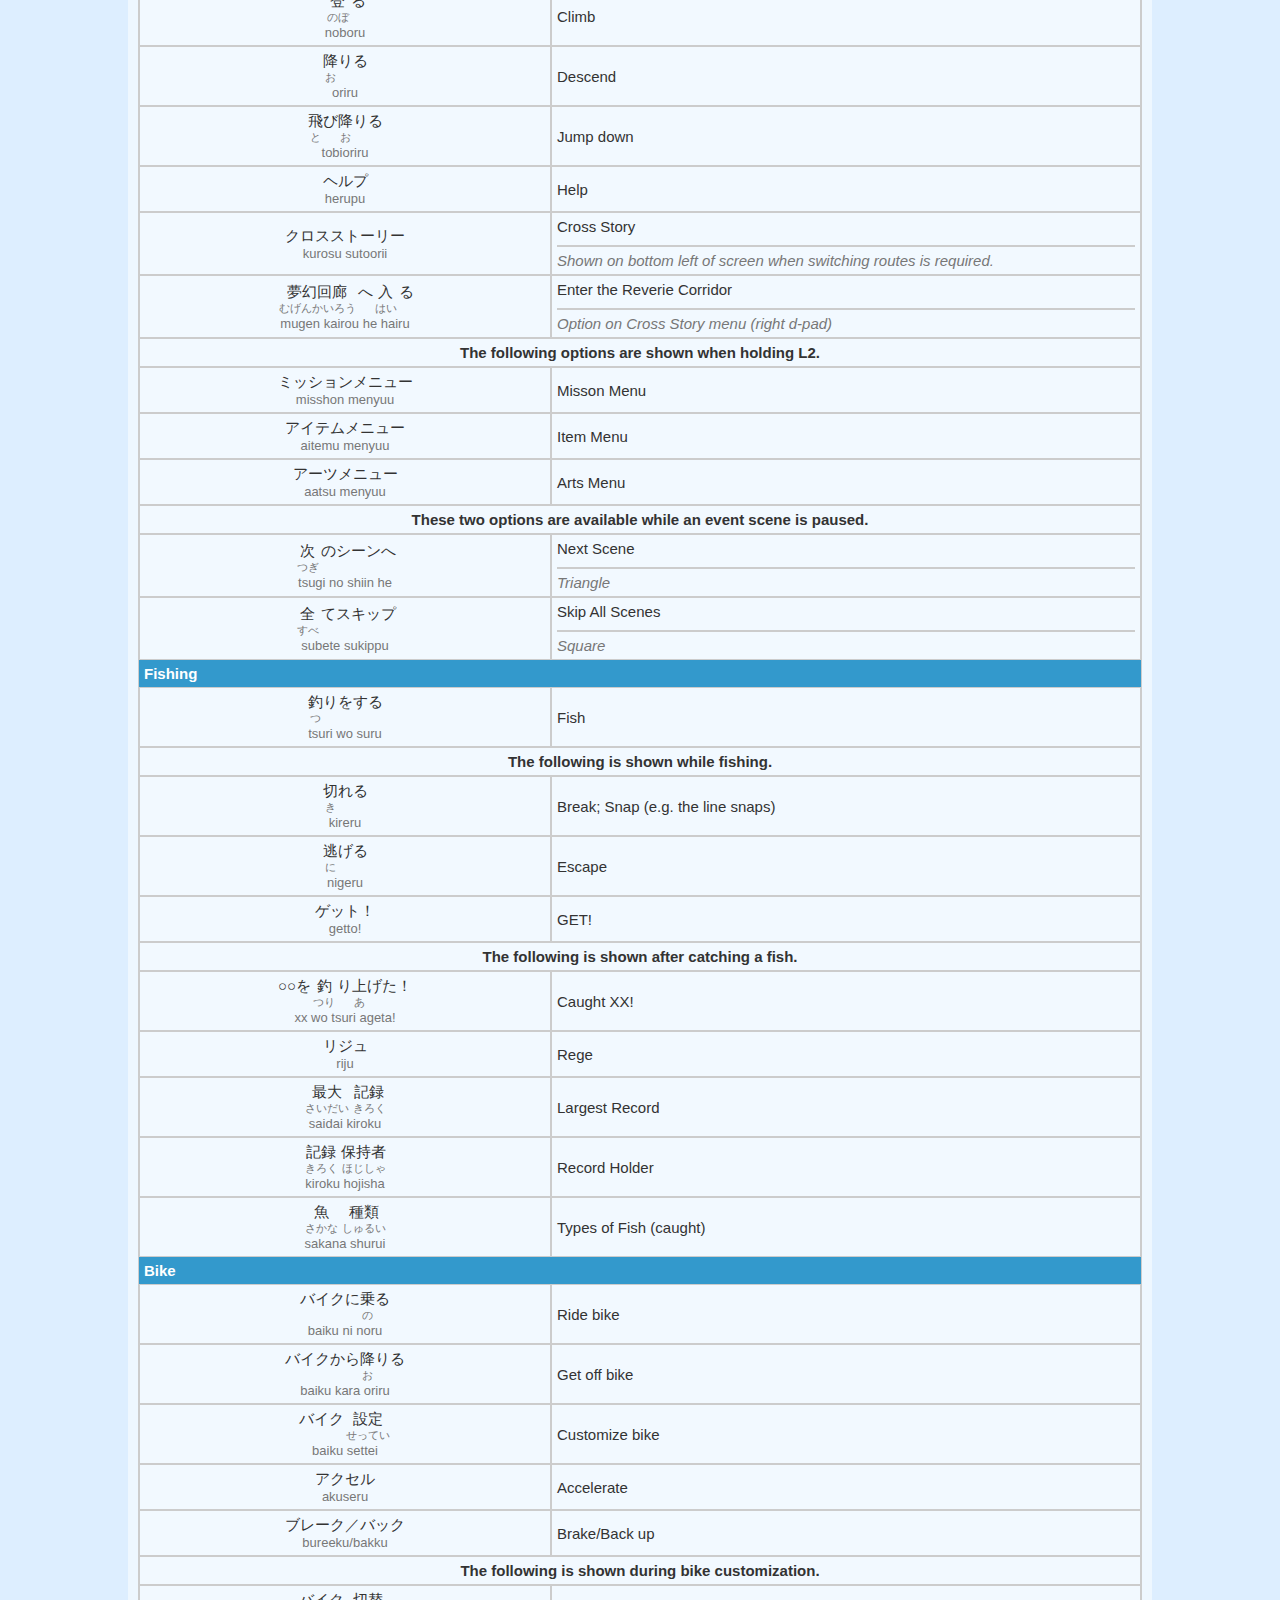
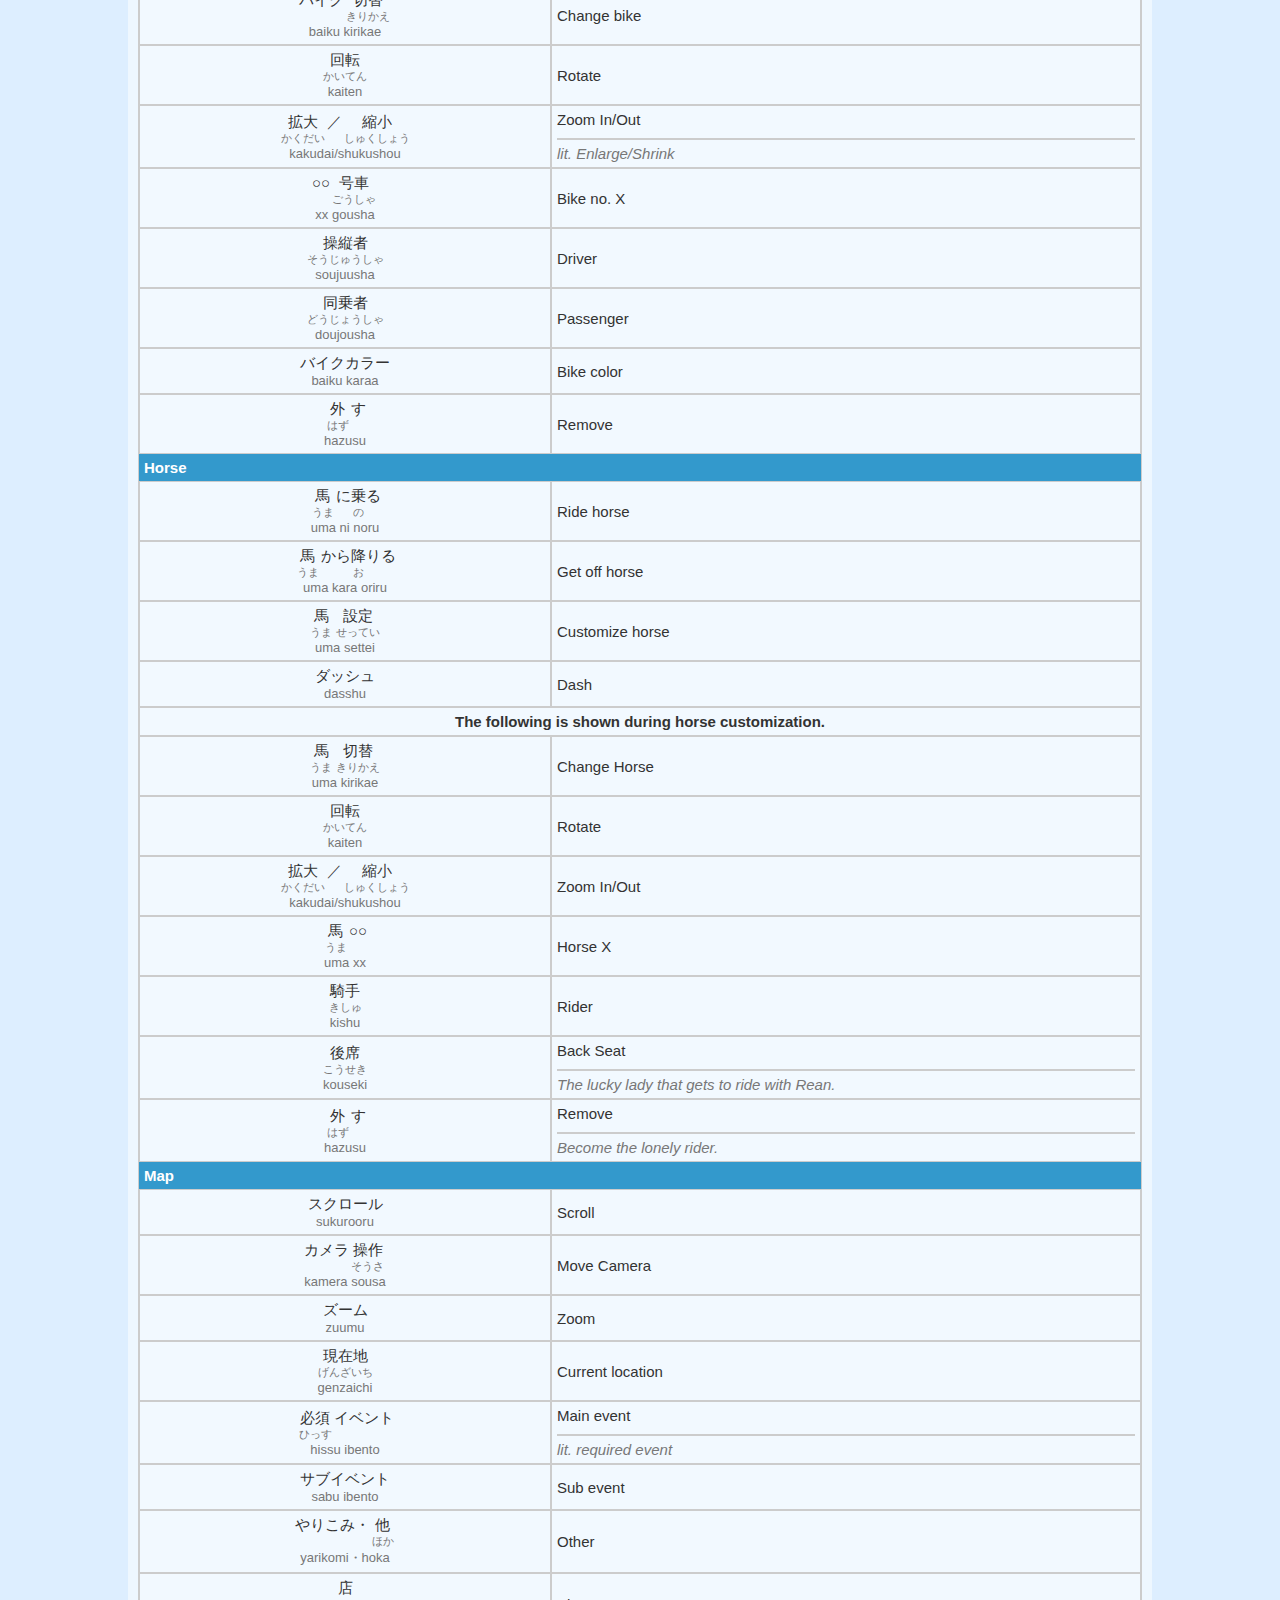
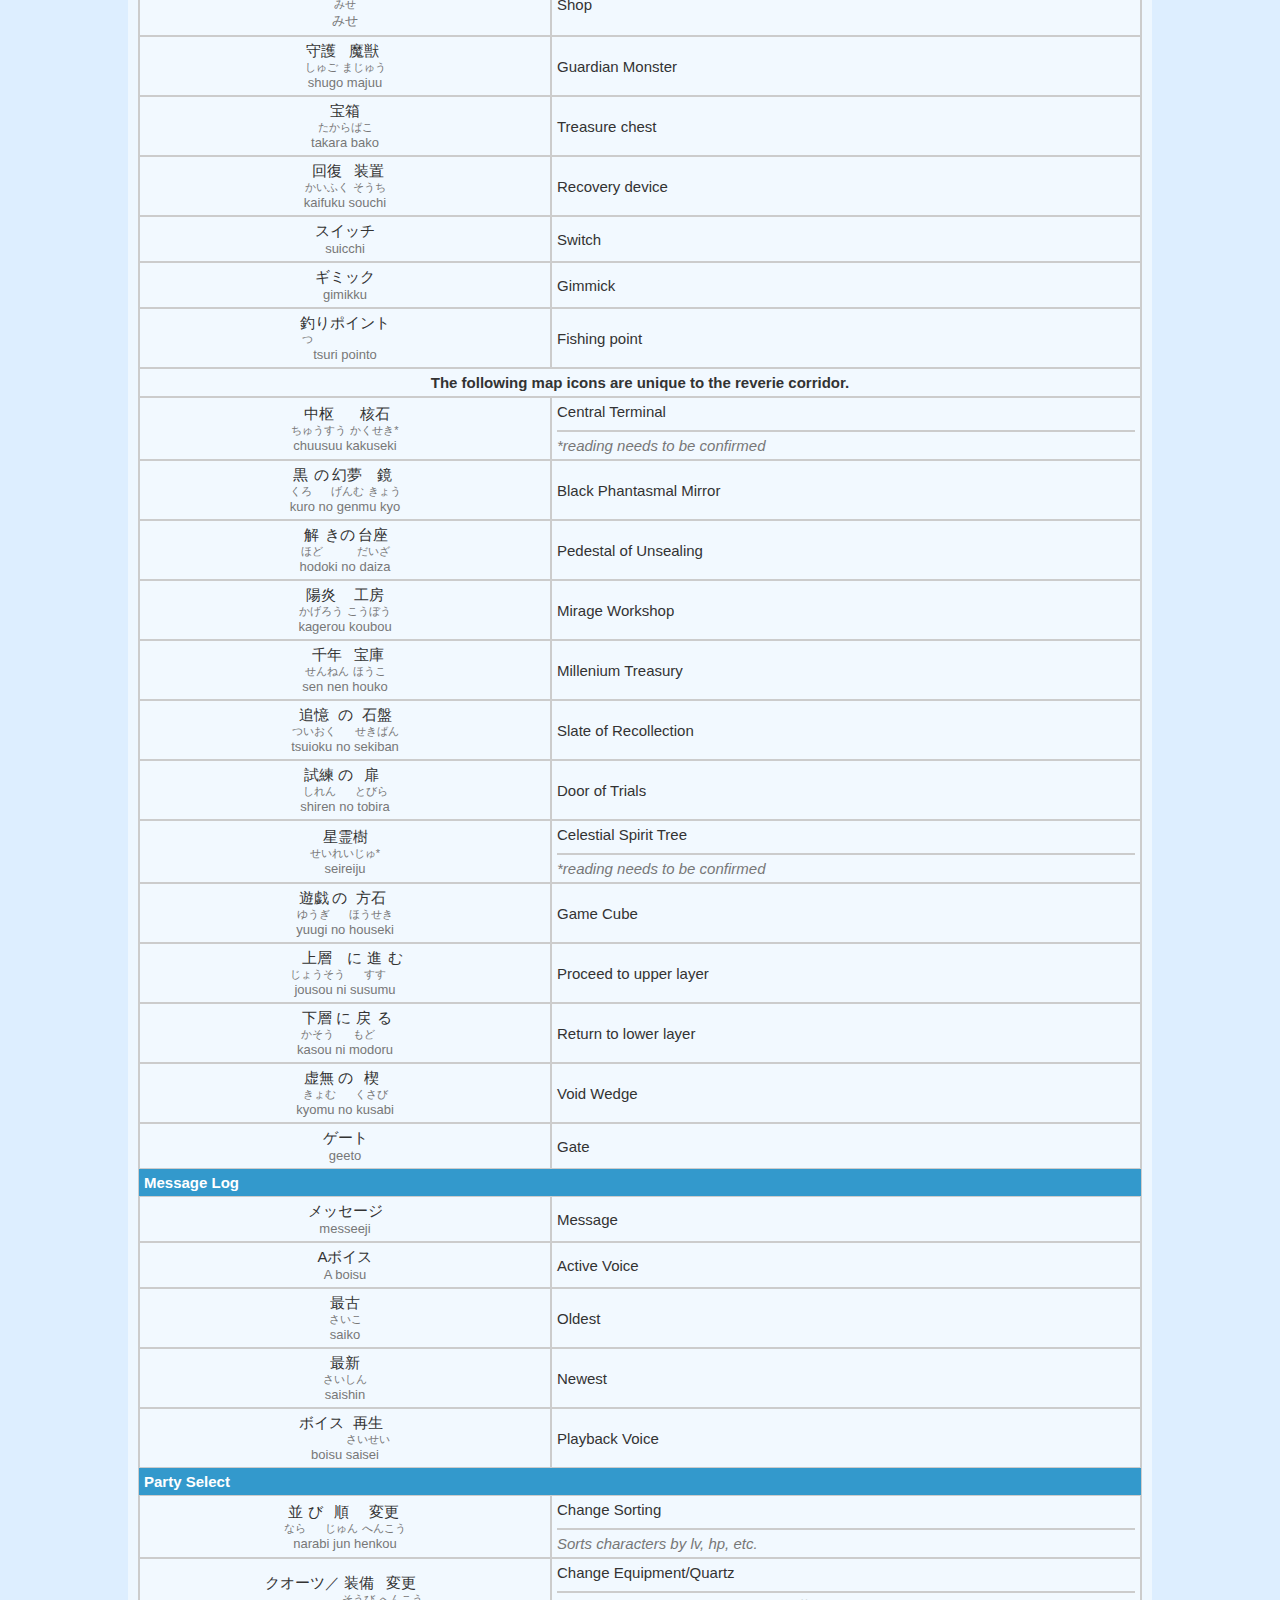
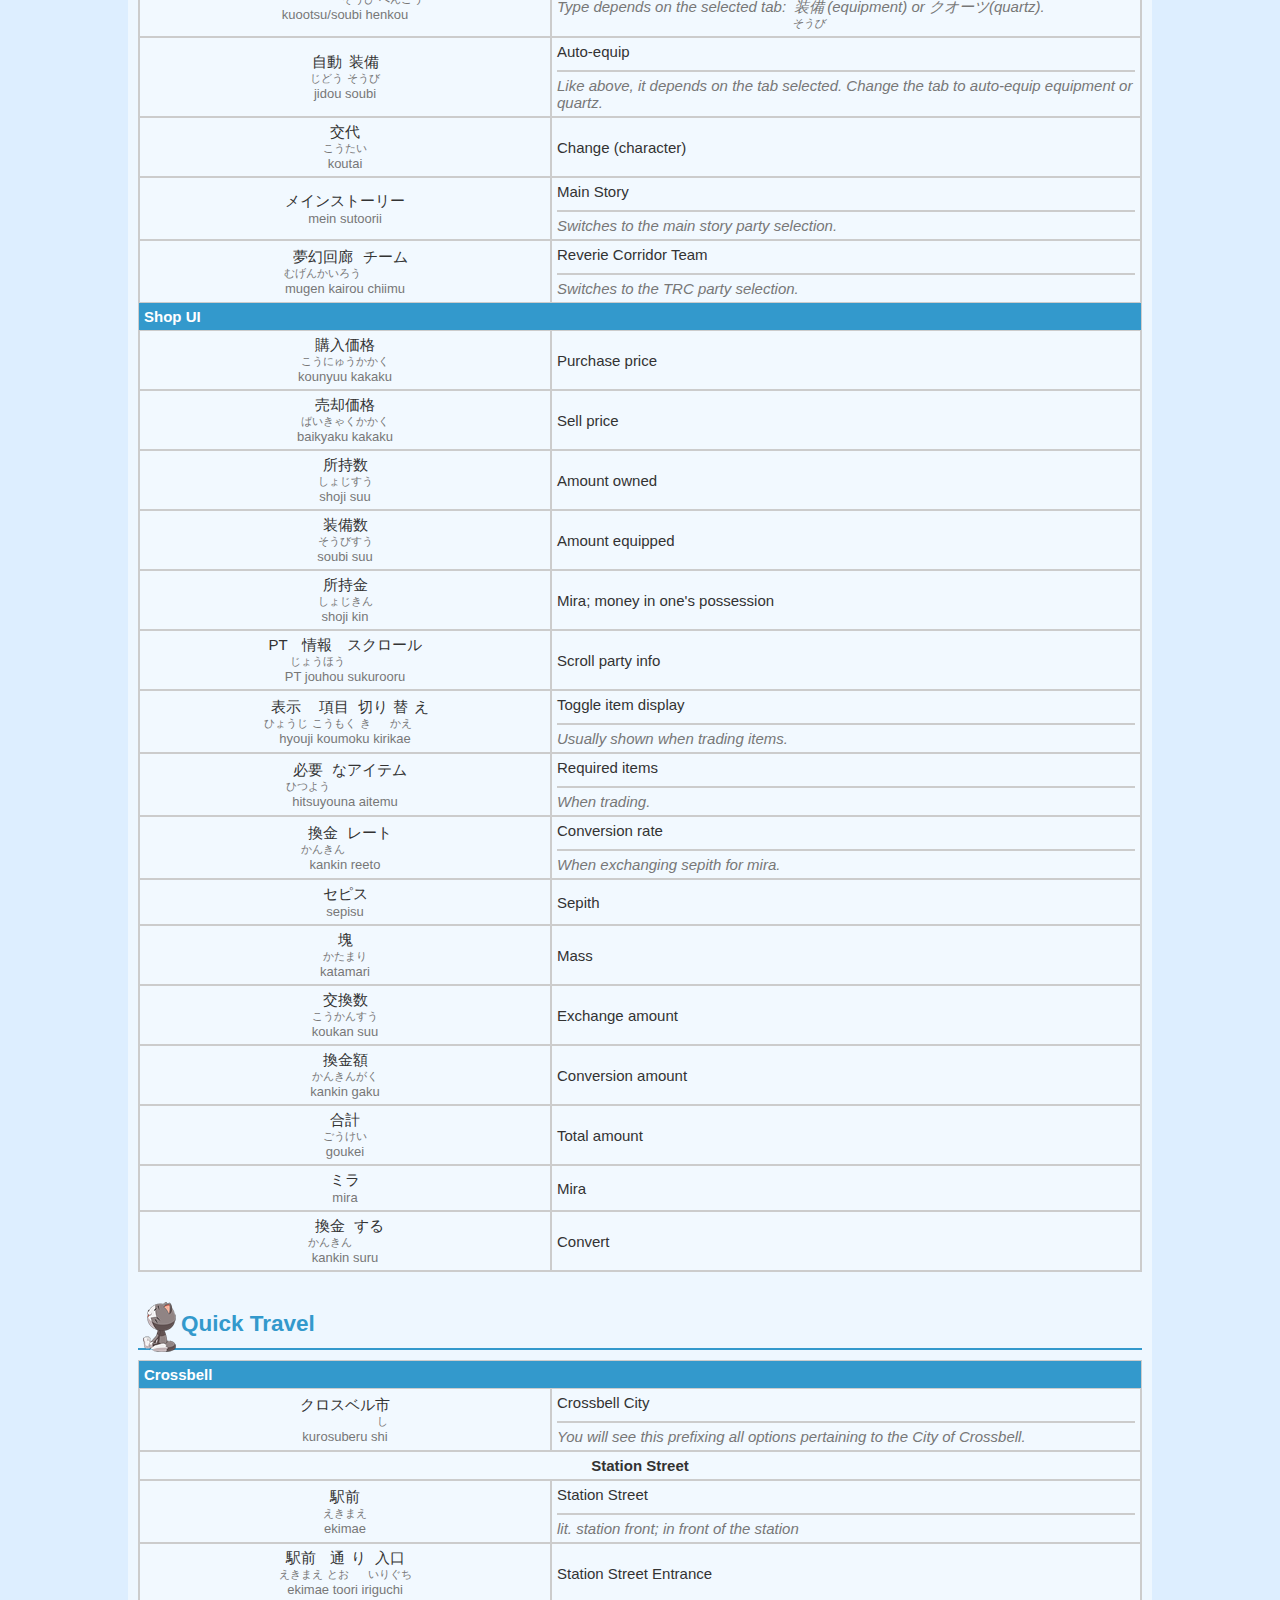
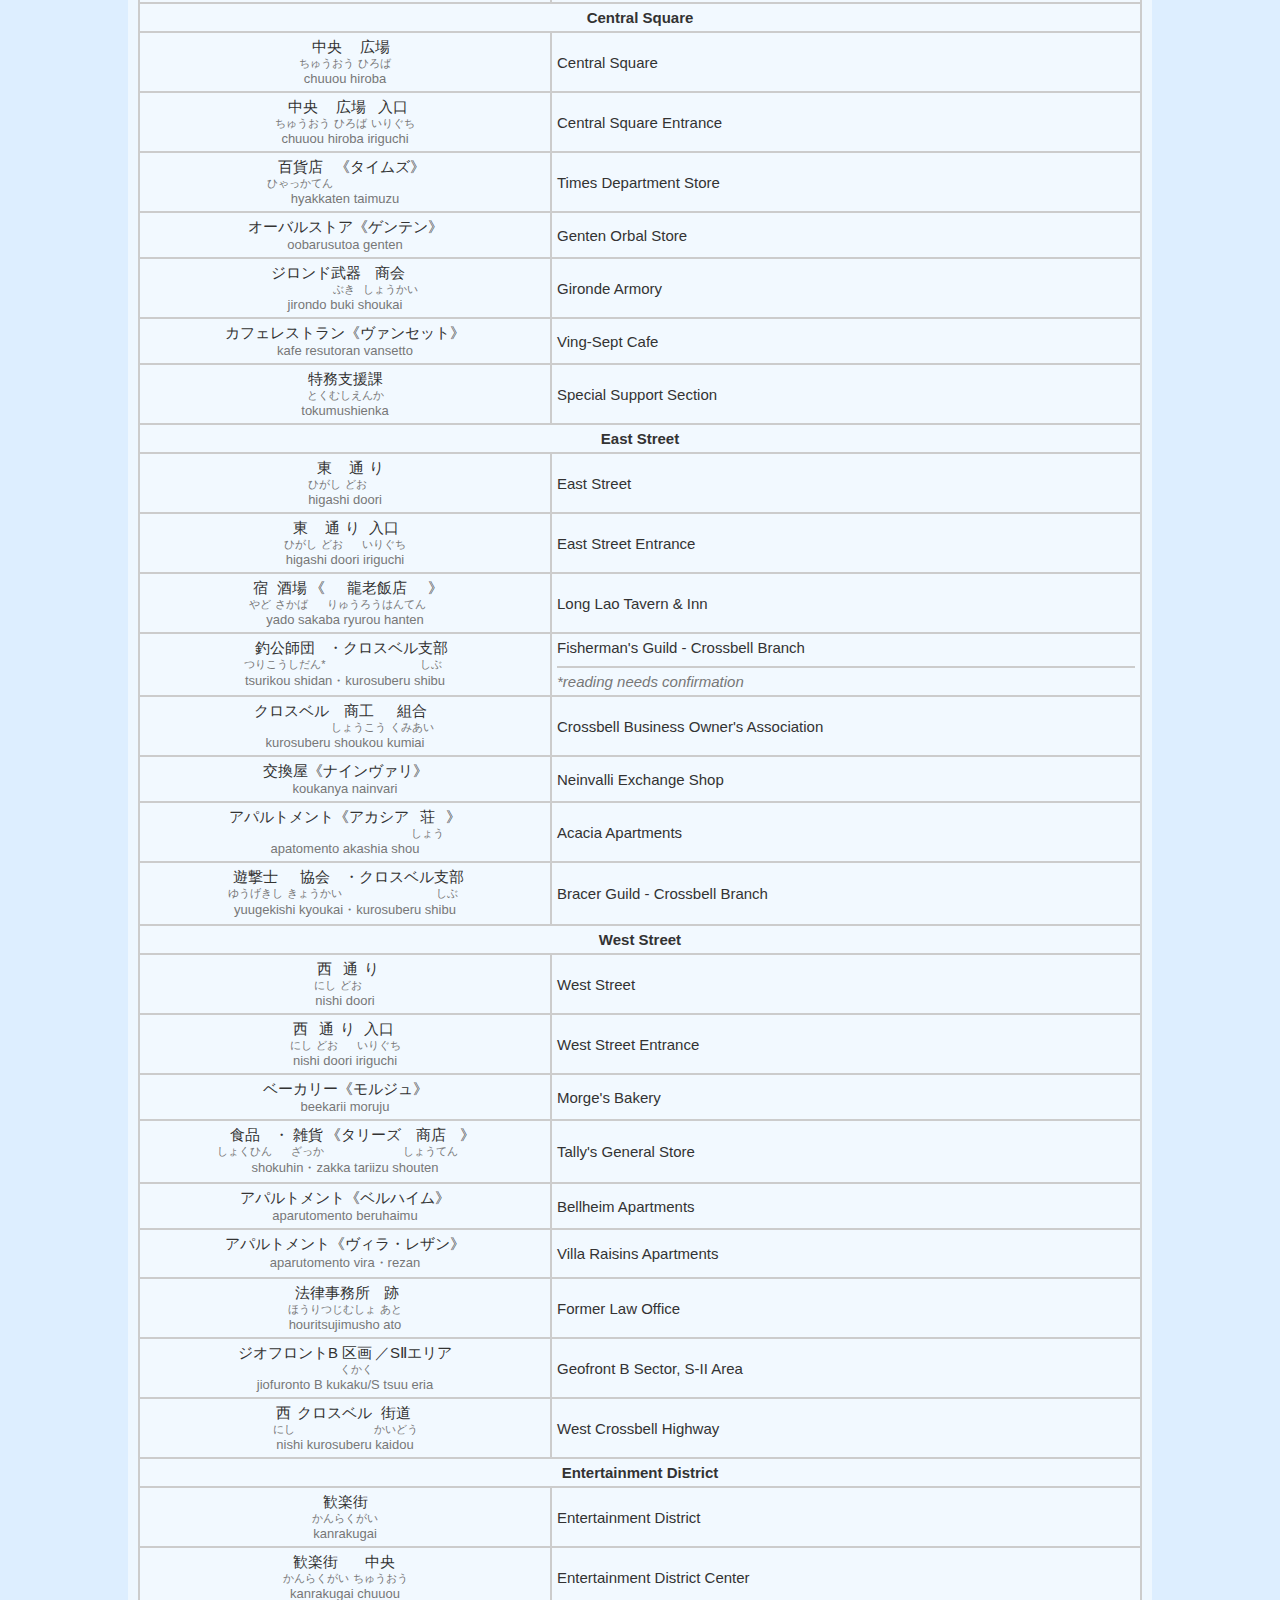
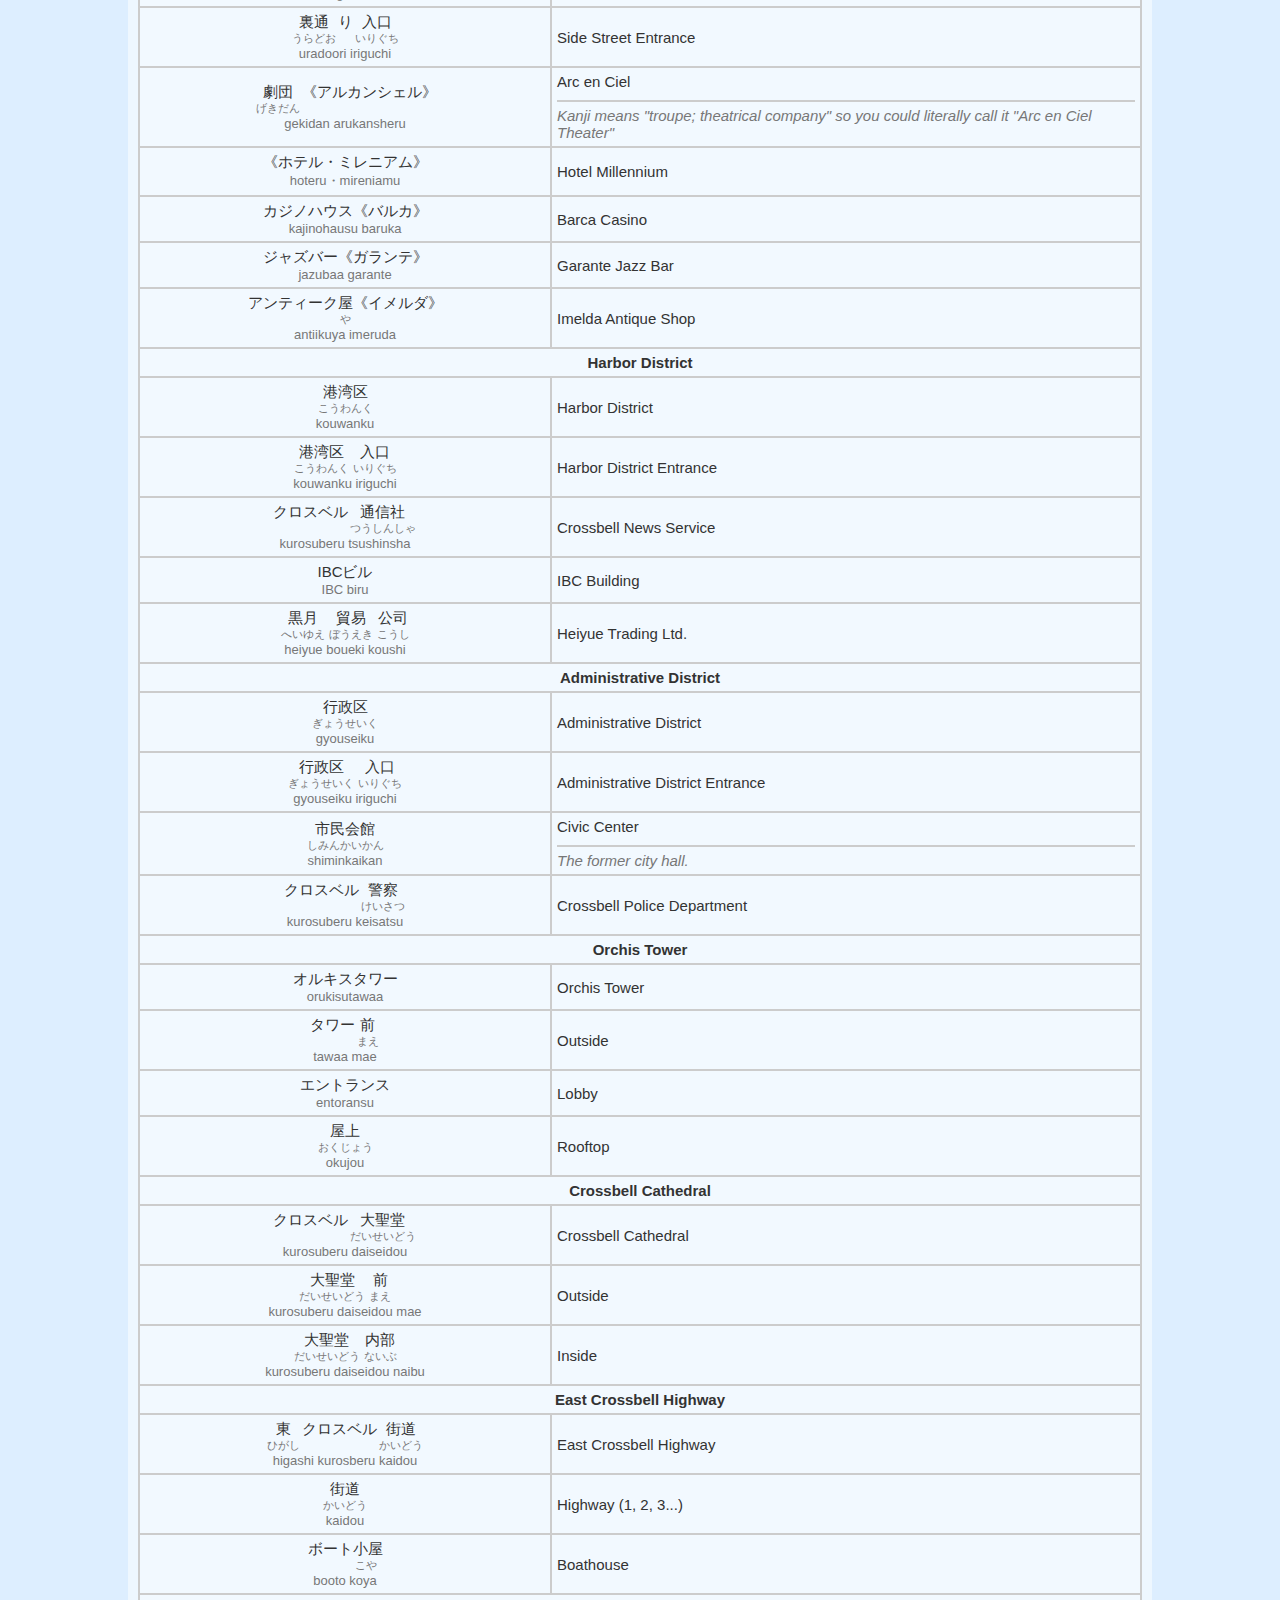
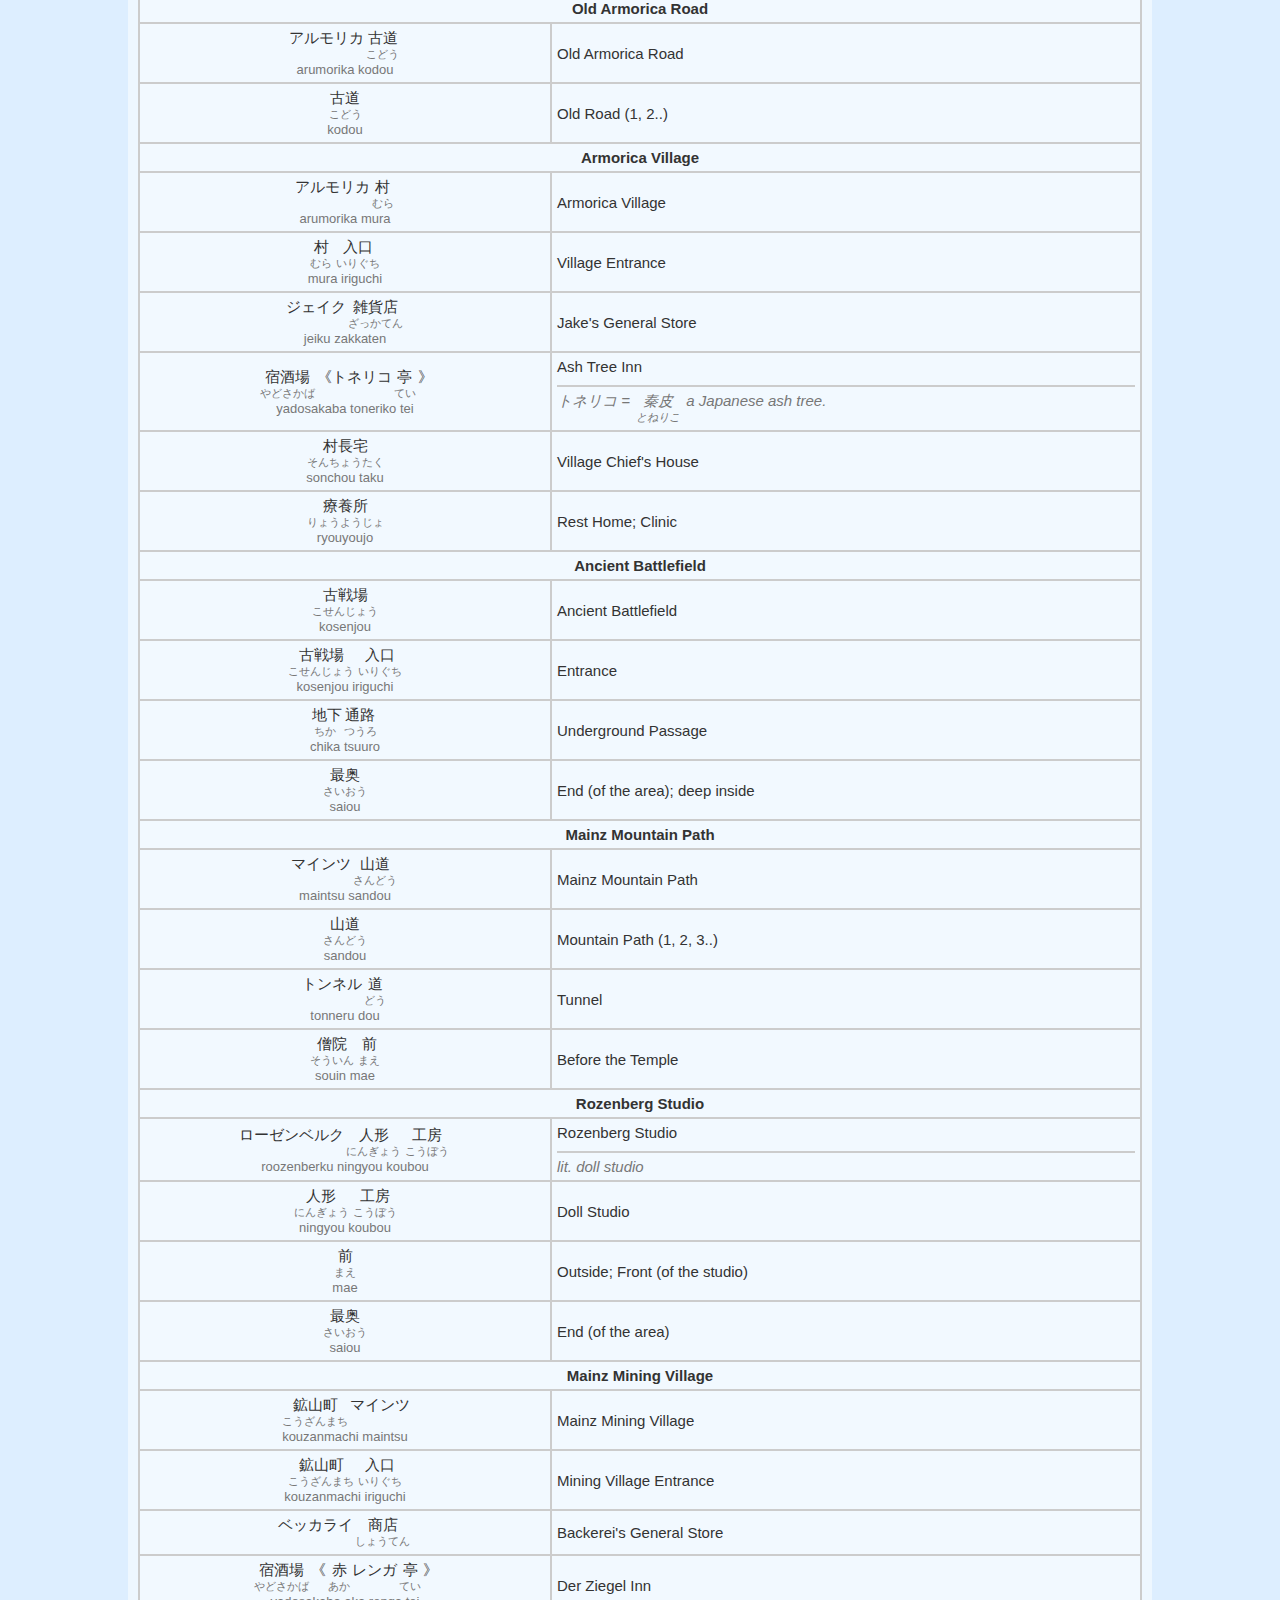
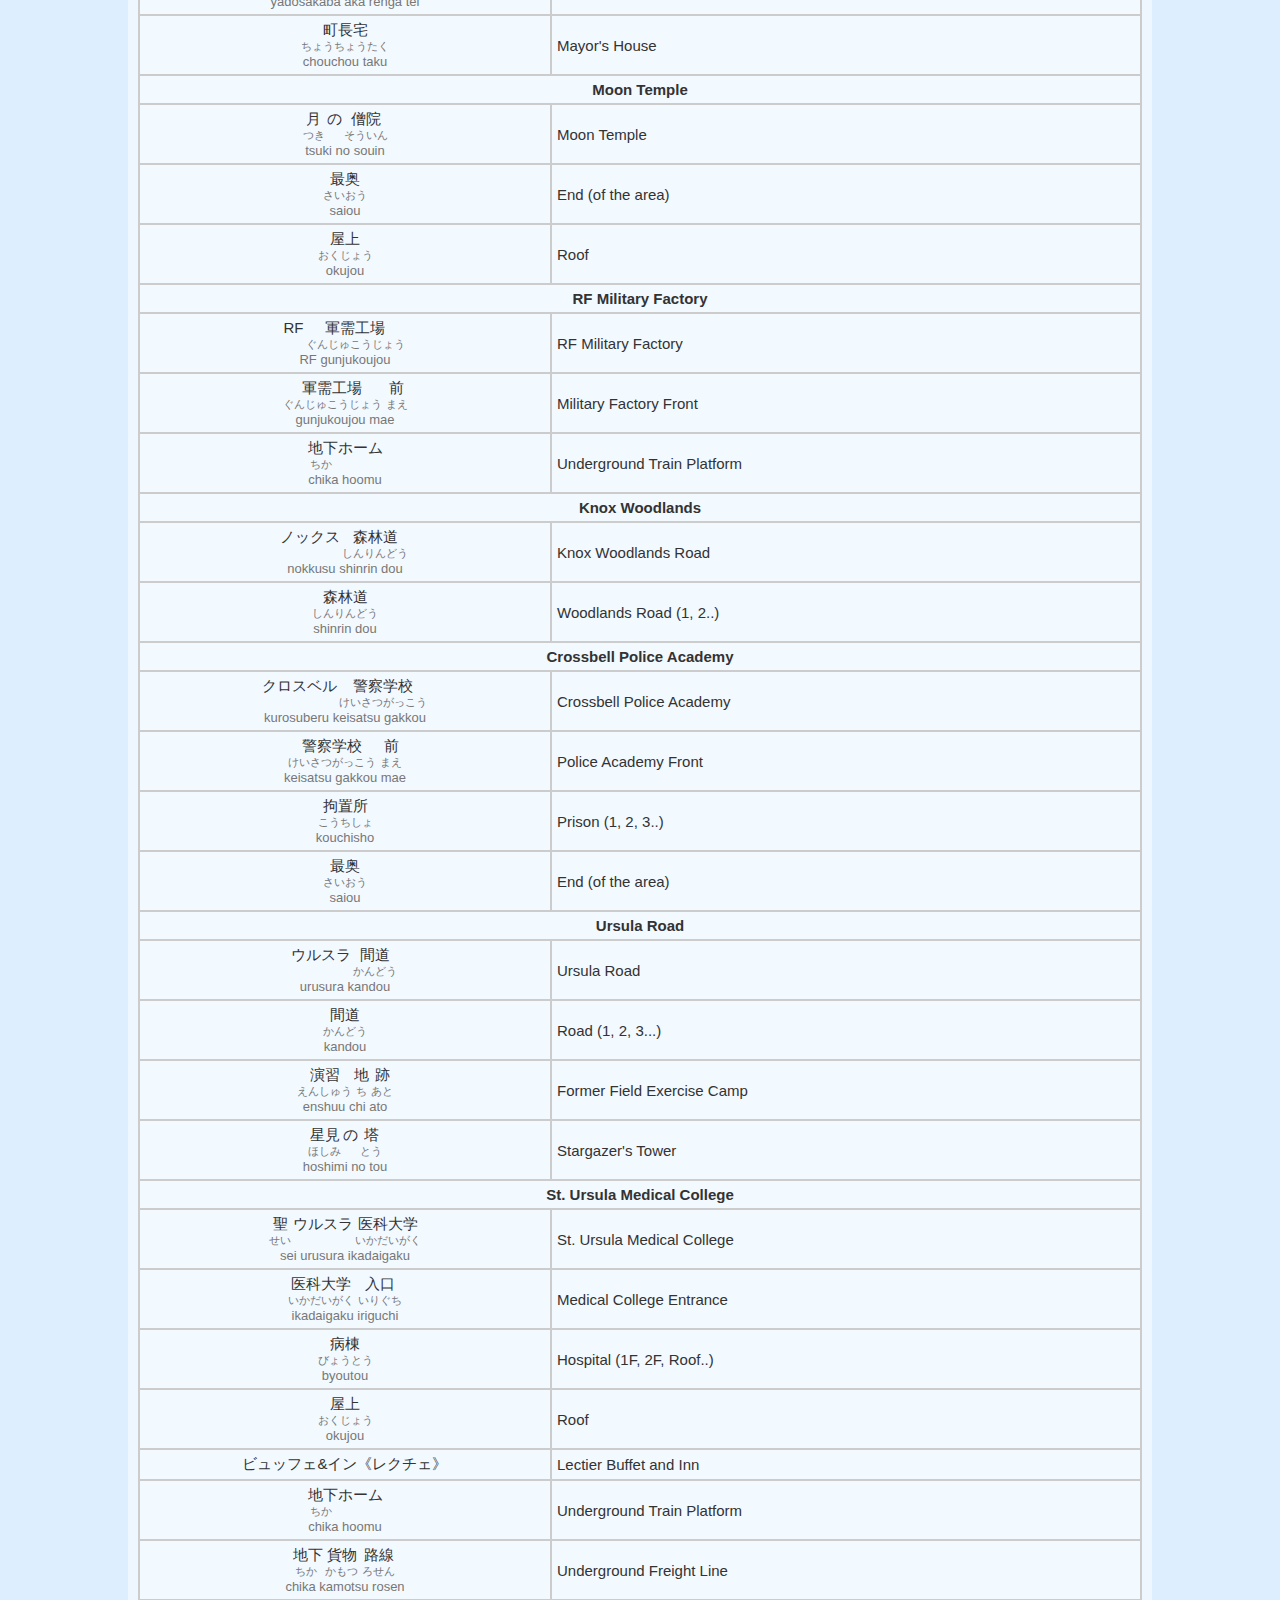
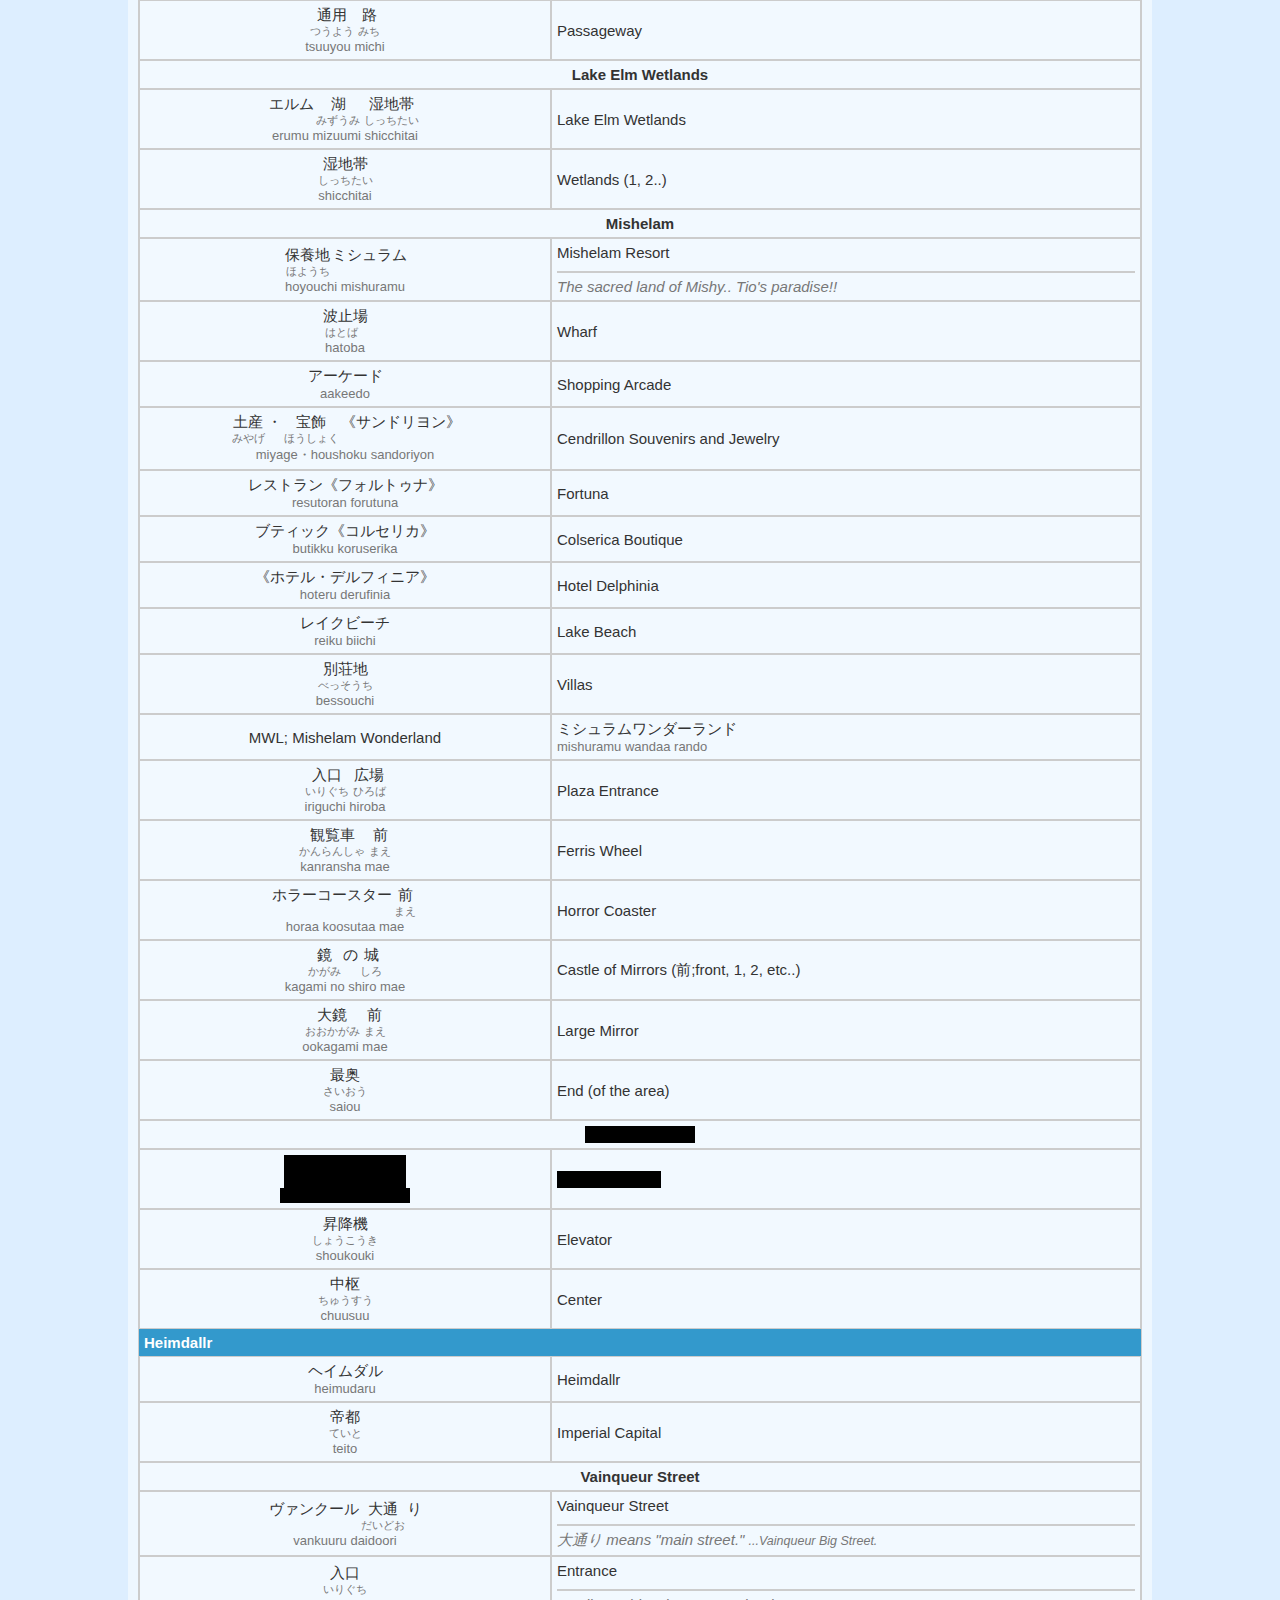
==== commit 08d1d33c: "fix typo" ====
--- a/index.html
+++ b/index.html
@@ -361,7 +361,7 @@
             <td>Ride bike</td>
           </tr>
           <tr>
-            <td>バイクから<ruby>落<rt>お</rt></ruby>ちる<div class="romaji">baiku kara ochiru</div></td>
+            <td>バイクから<ruby>降<rt>お</rt></ruby>りる<div class="romaji">baiku kara oriru</div></td>
             <td>Get off bike</td>
           </tr>
           <tr>
@@ -418,7 +418,7 @@
             <td>Ride horse</td>
           </tr>
           <tr>
-            <td><ruby>馬<rt>うま</rt></ruby>から<ruby>落<rt>お</rt></ruby>ちる<div class="romaji">uma kara ochiru</div></td>
+            <td><ruby>馬<rt>うま</rt></ruby>から<ruby>降<rt>お</rt></ruby>りる<div class="romaji">uma kara oriru</div></td>
             <td>Get off horse</td>
           </tr>
           <tr>
